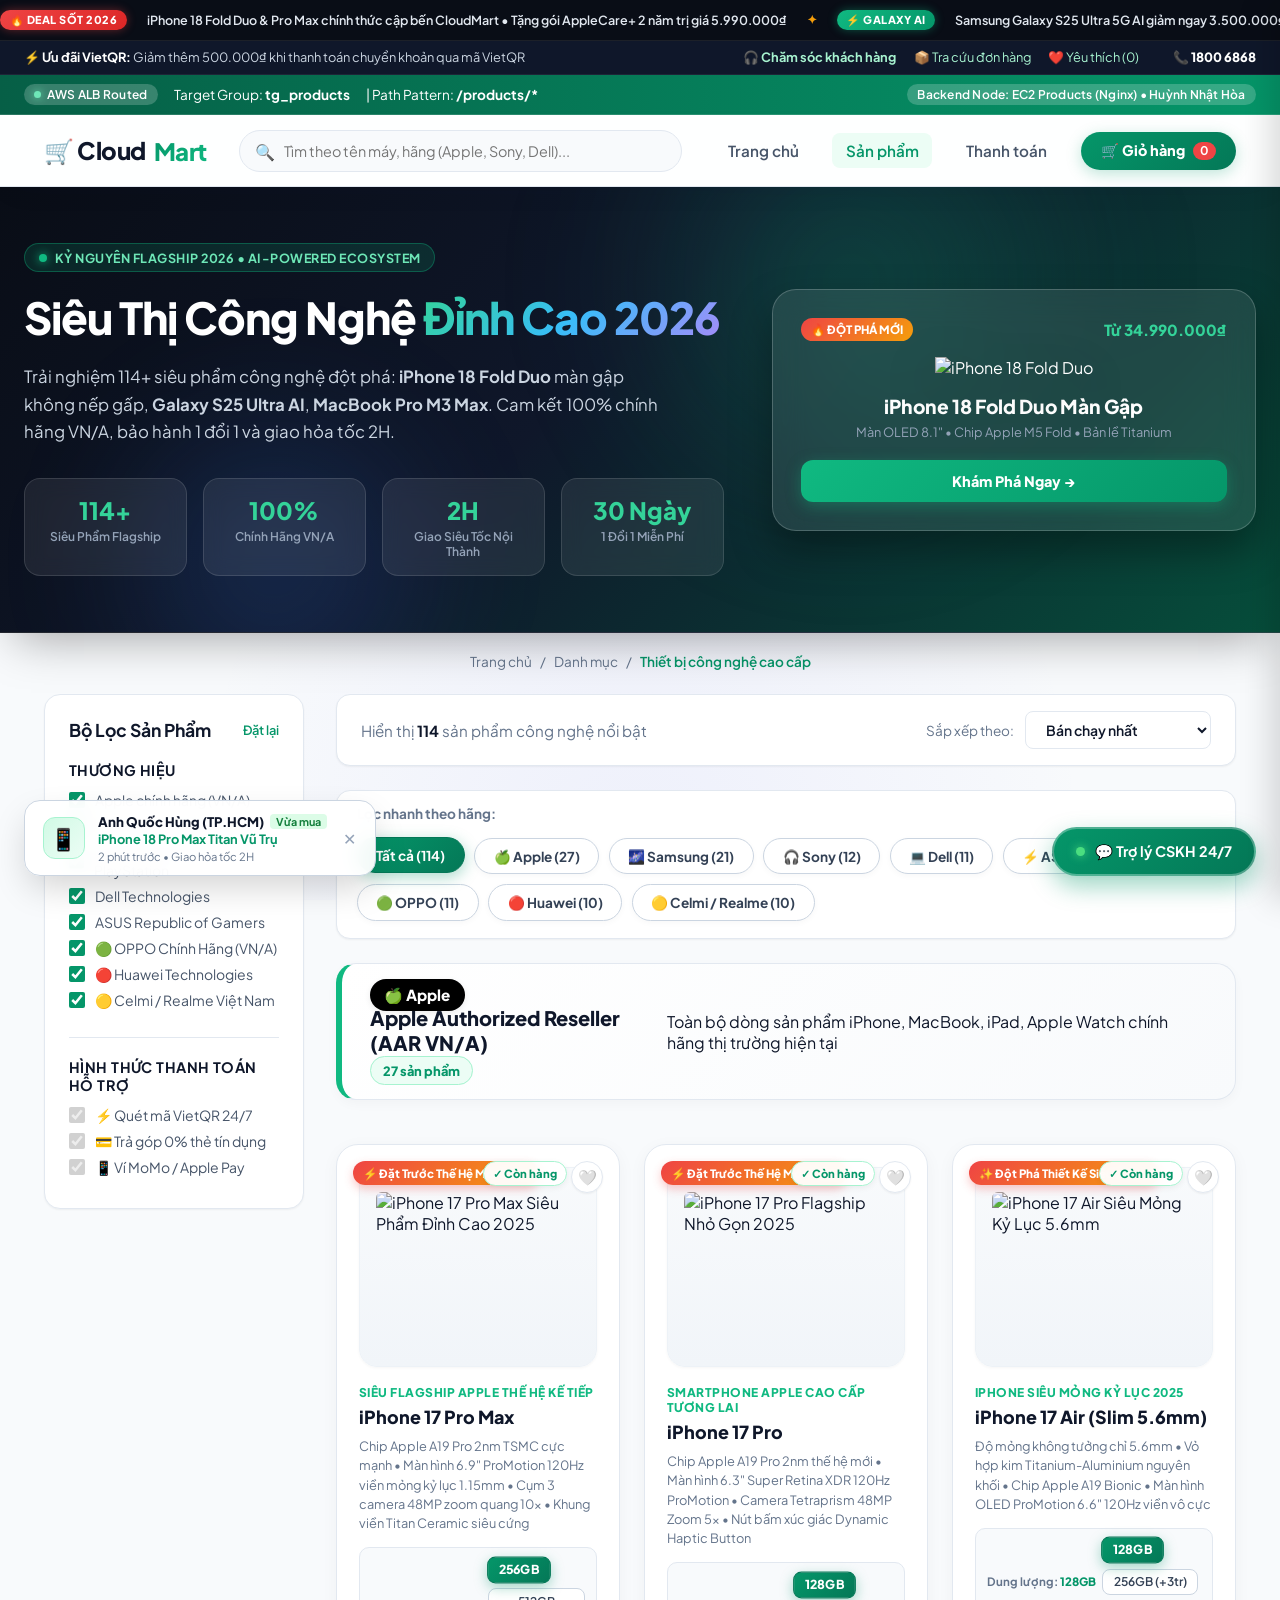
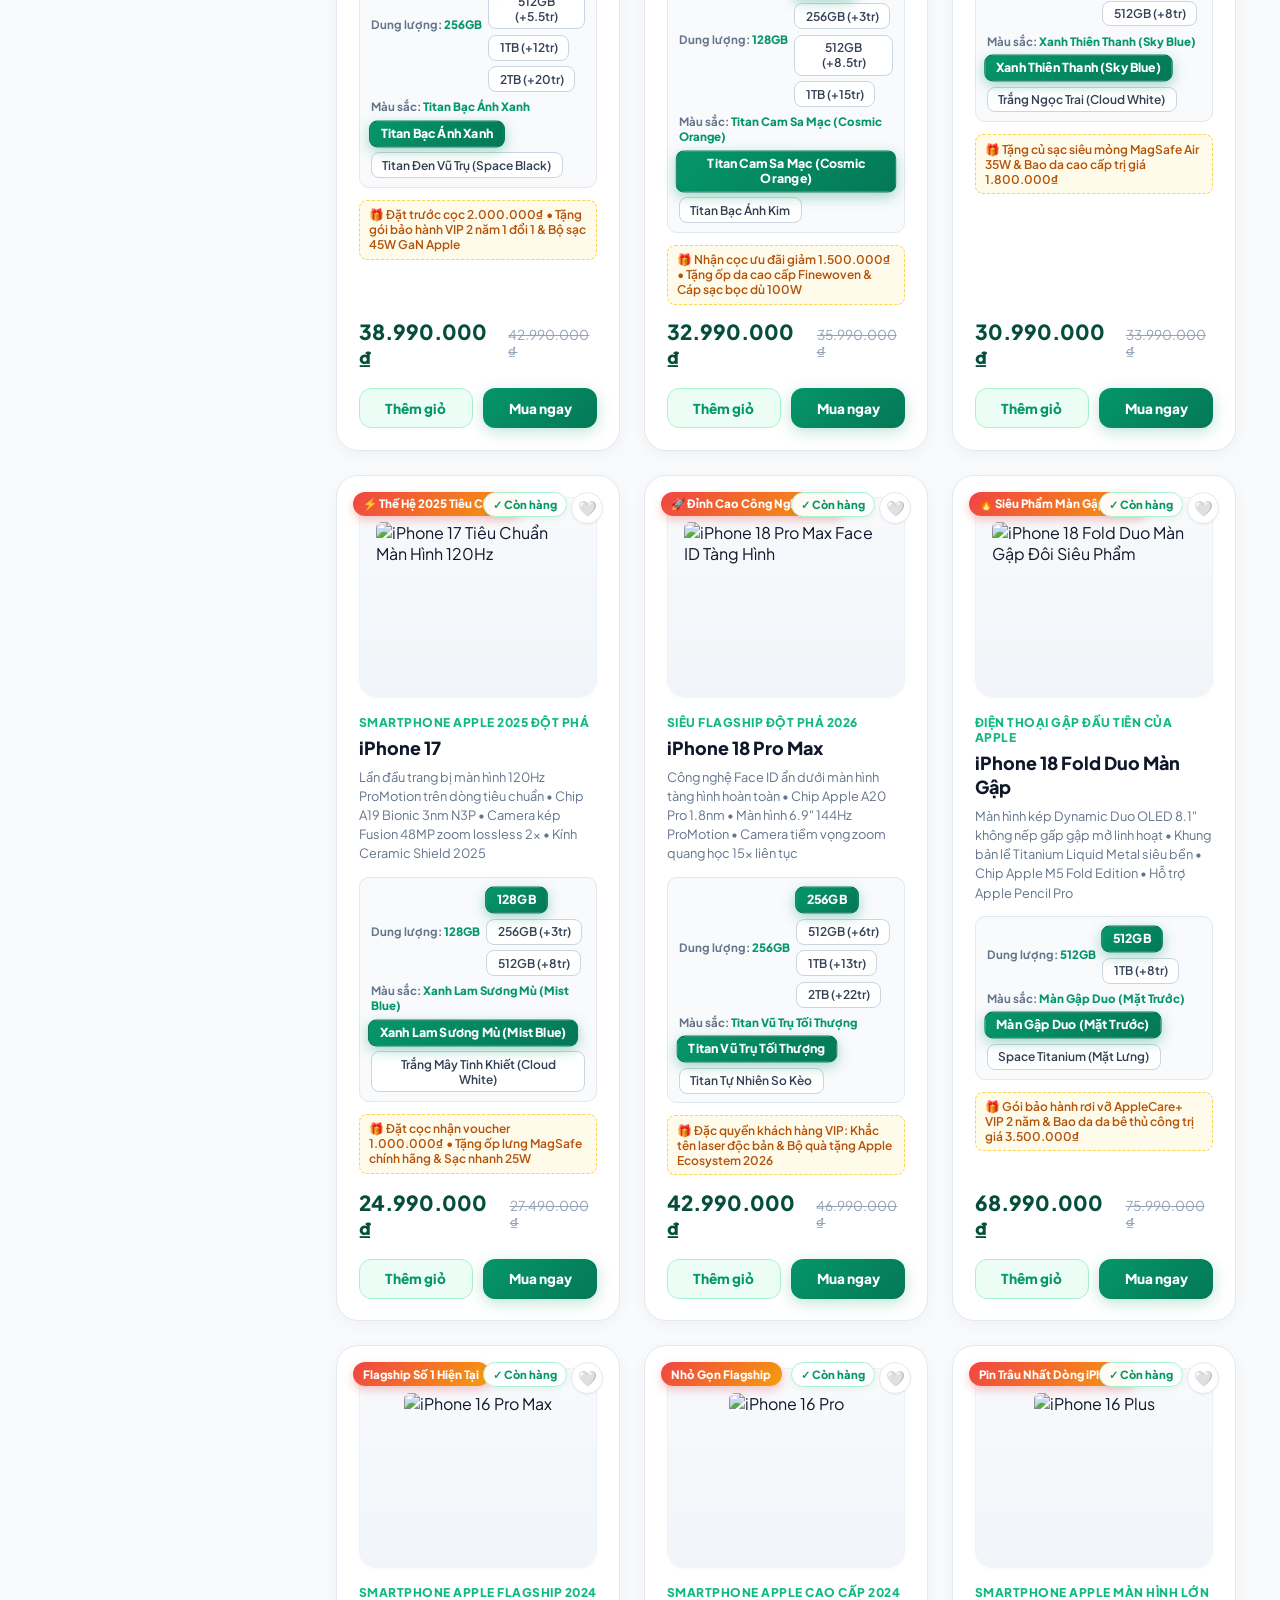
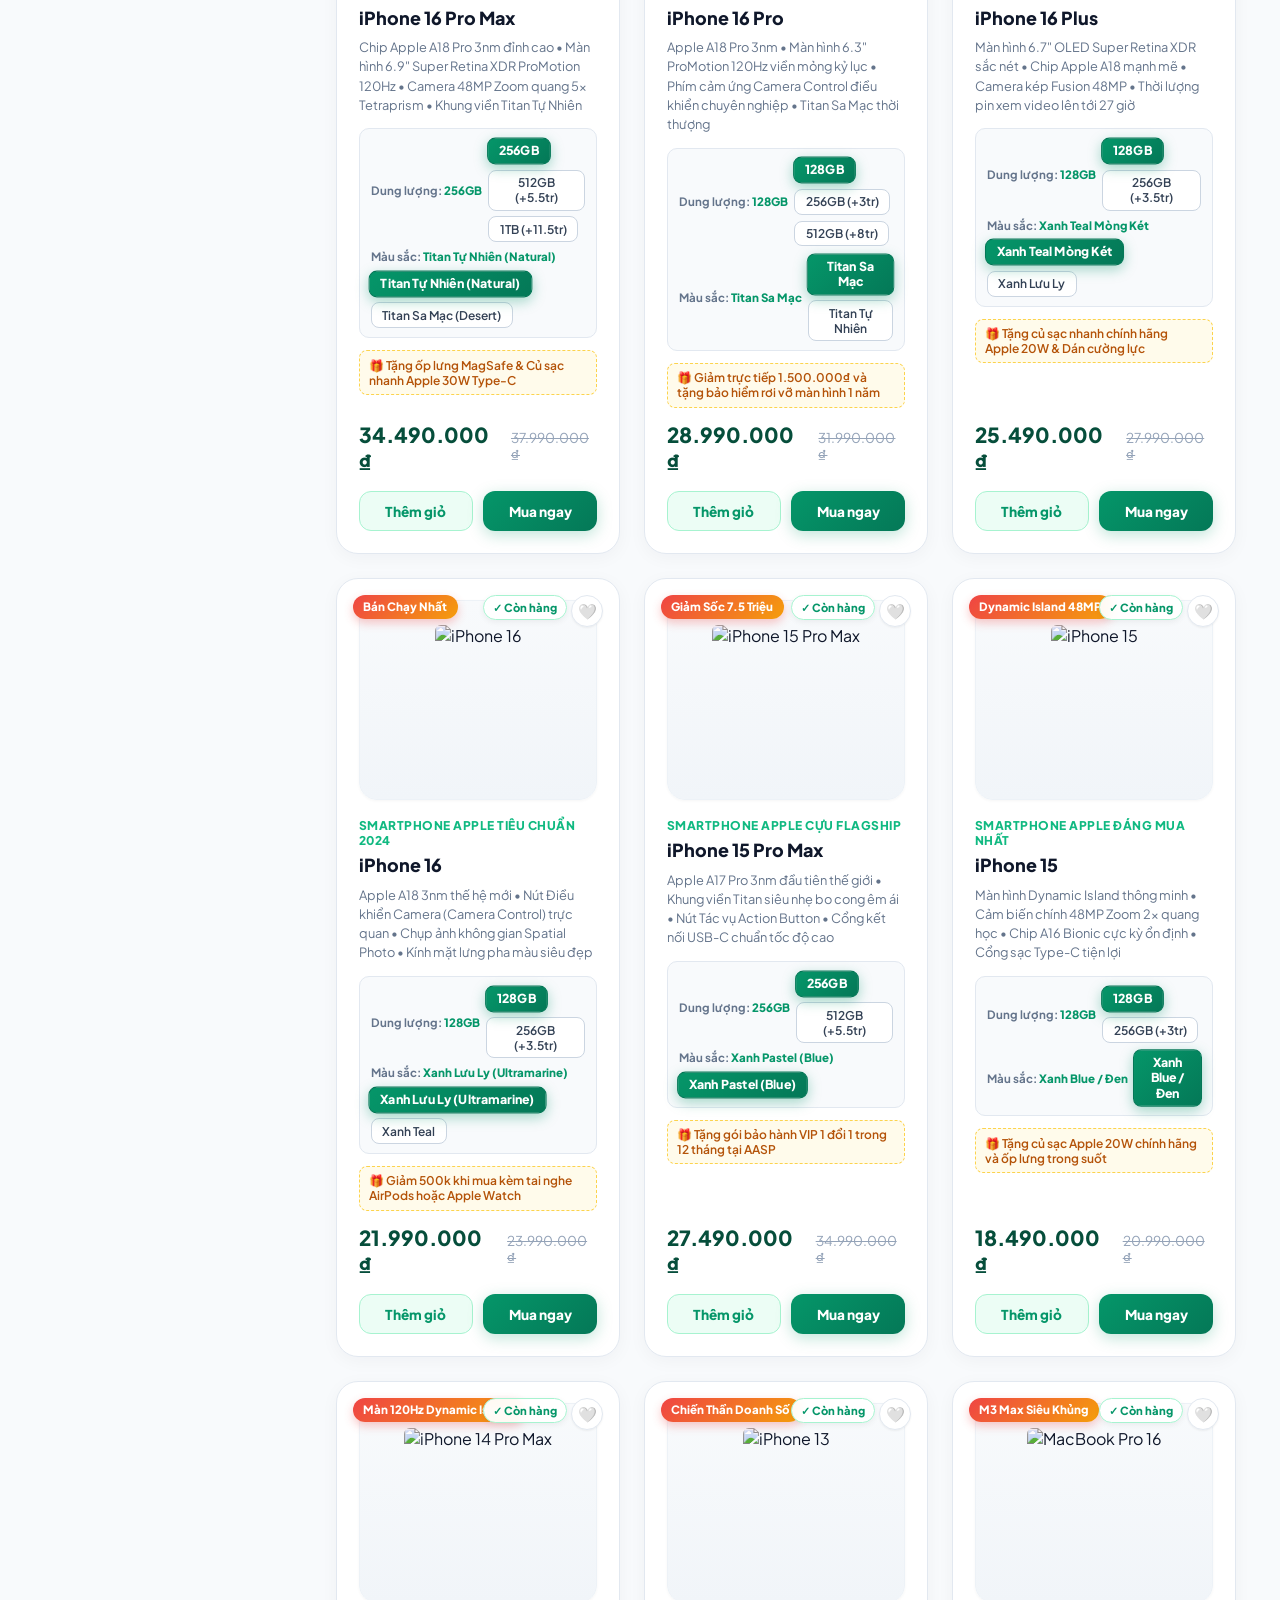
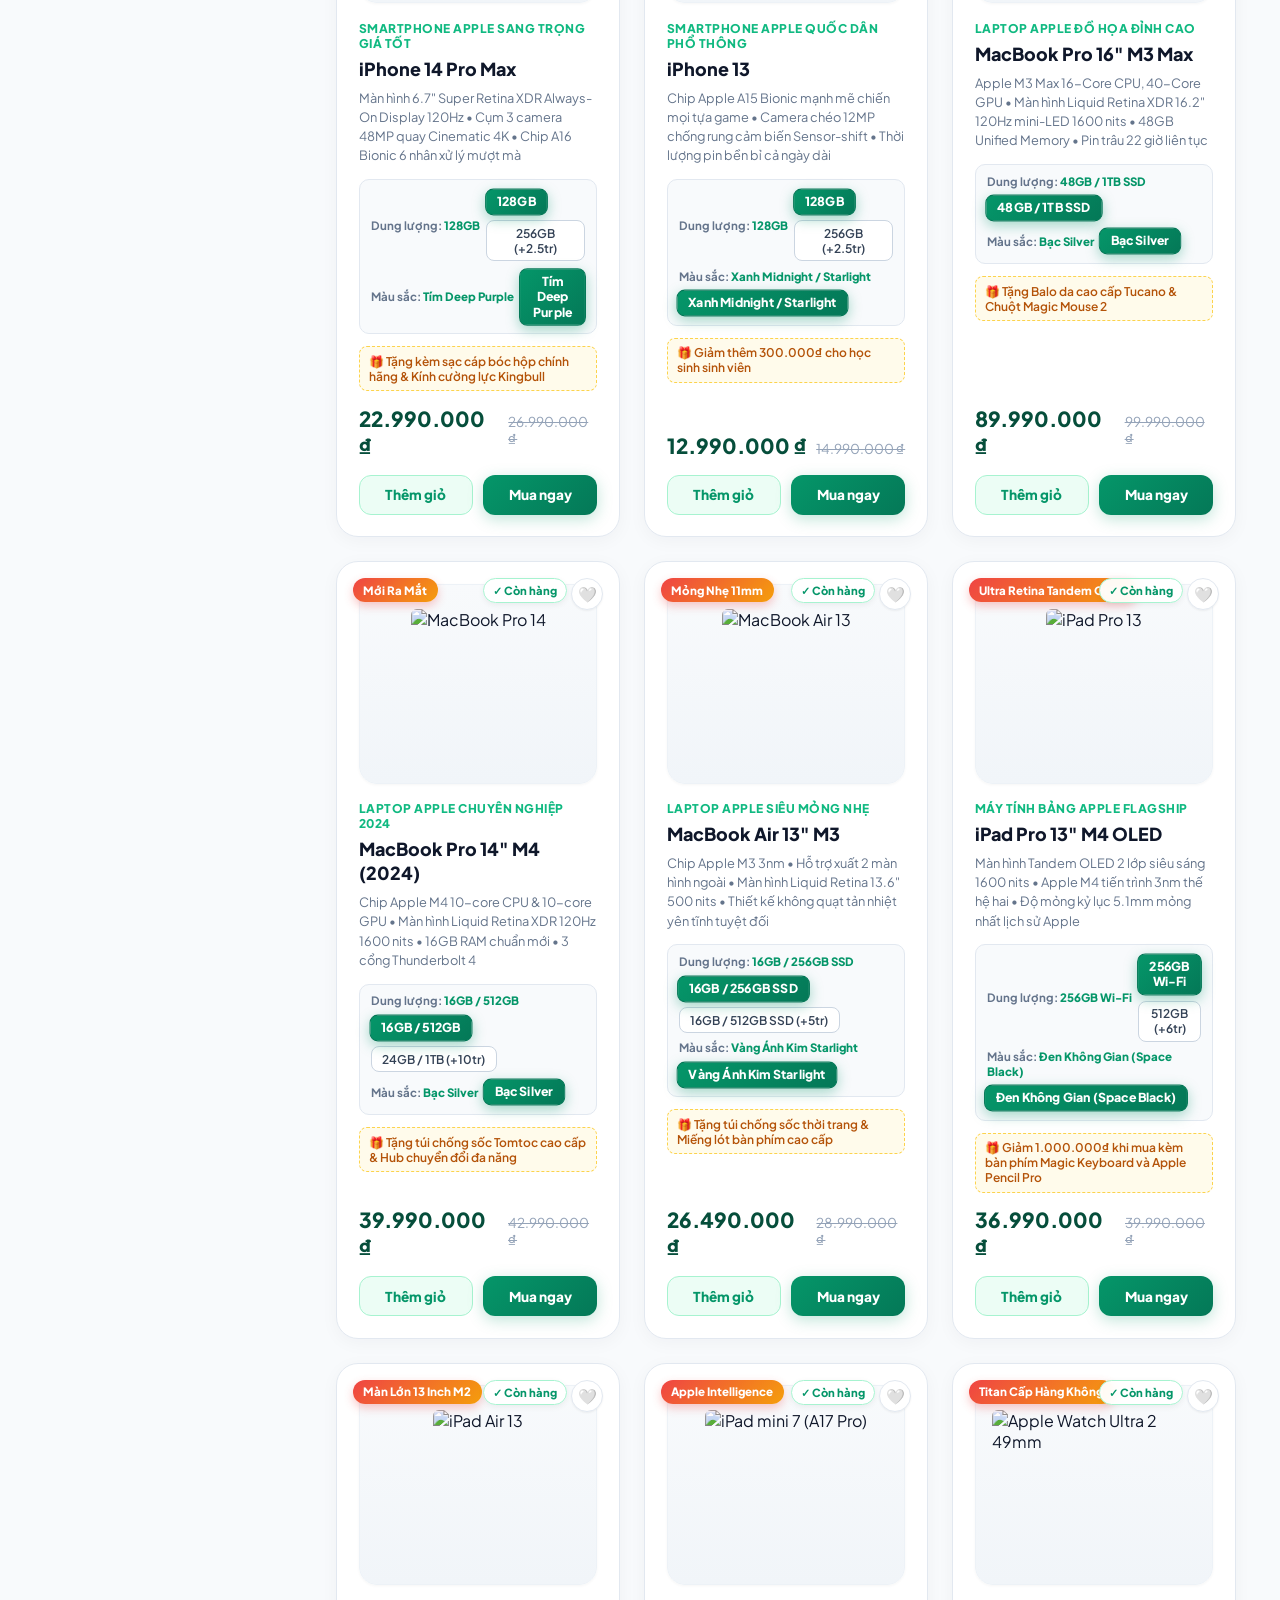
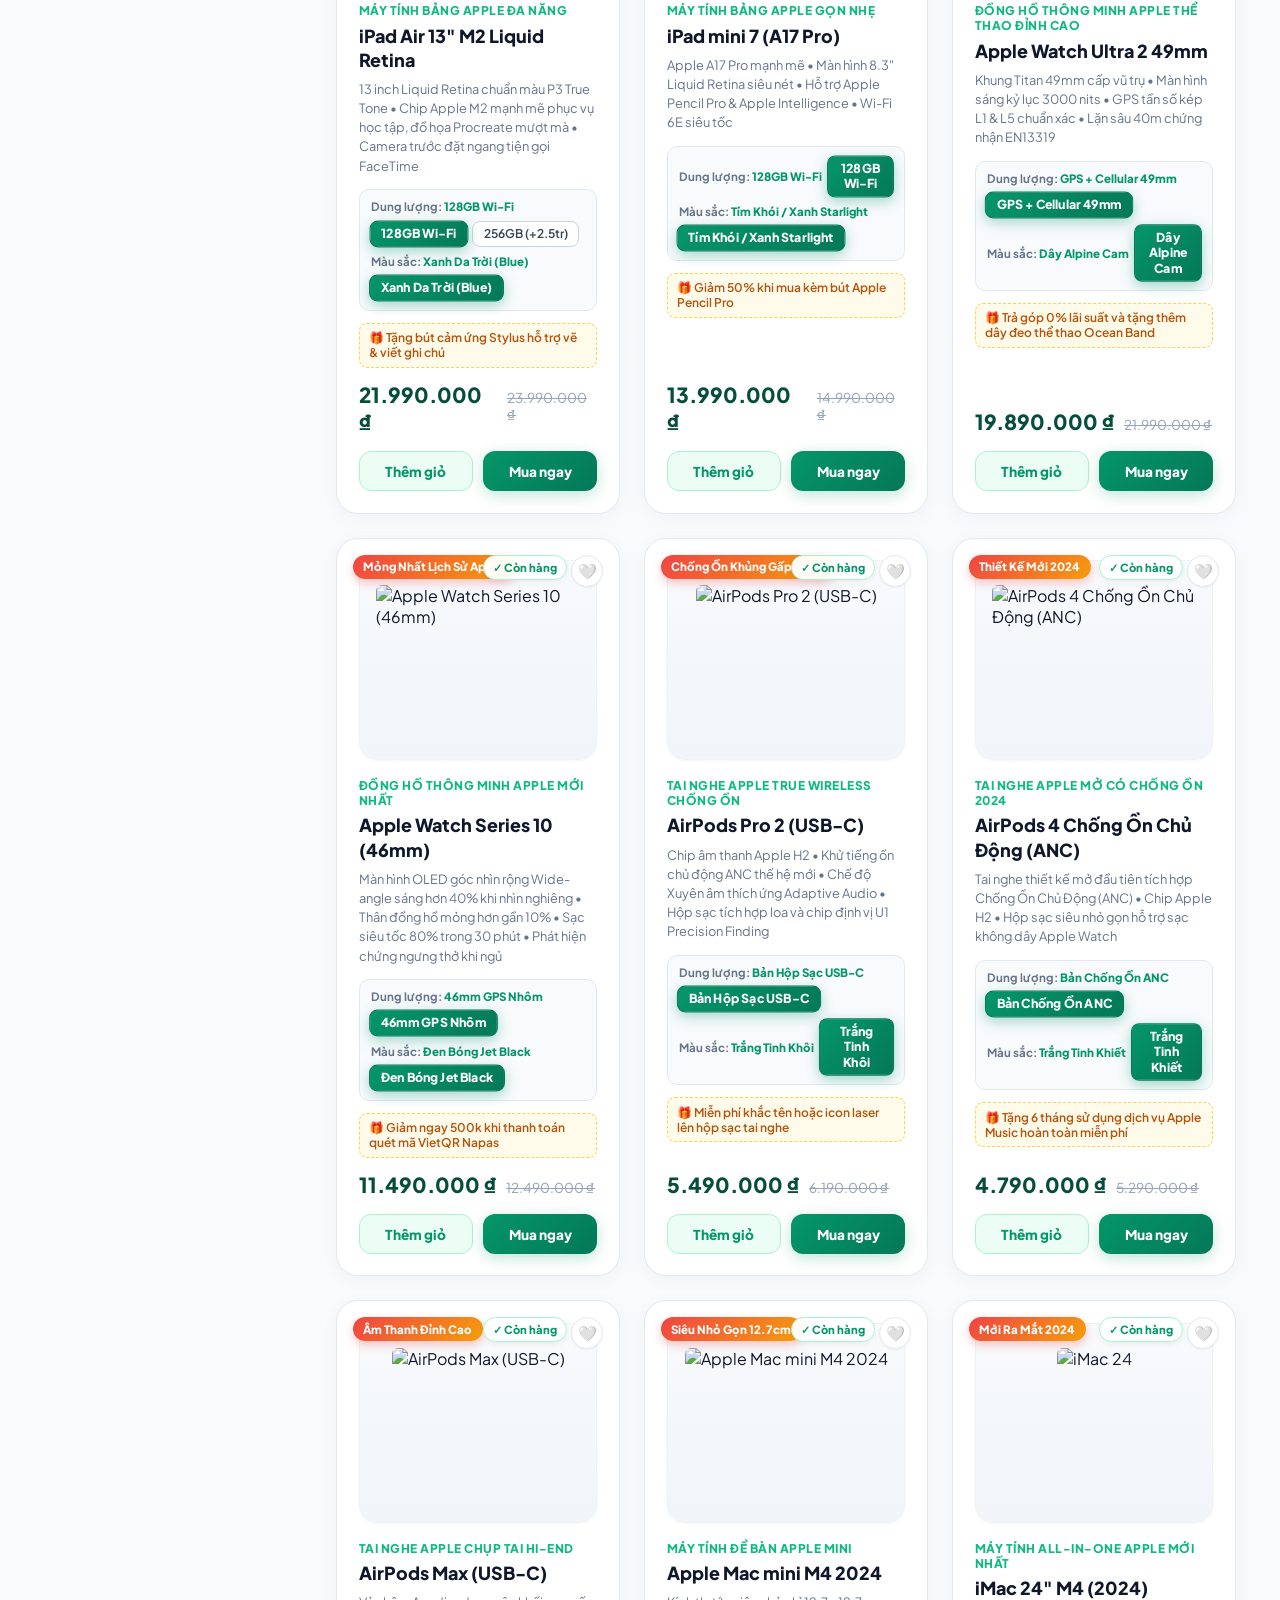
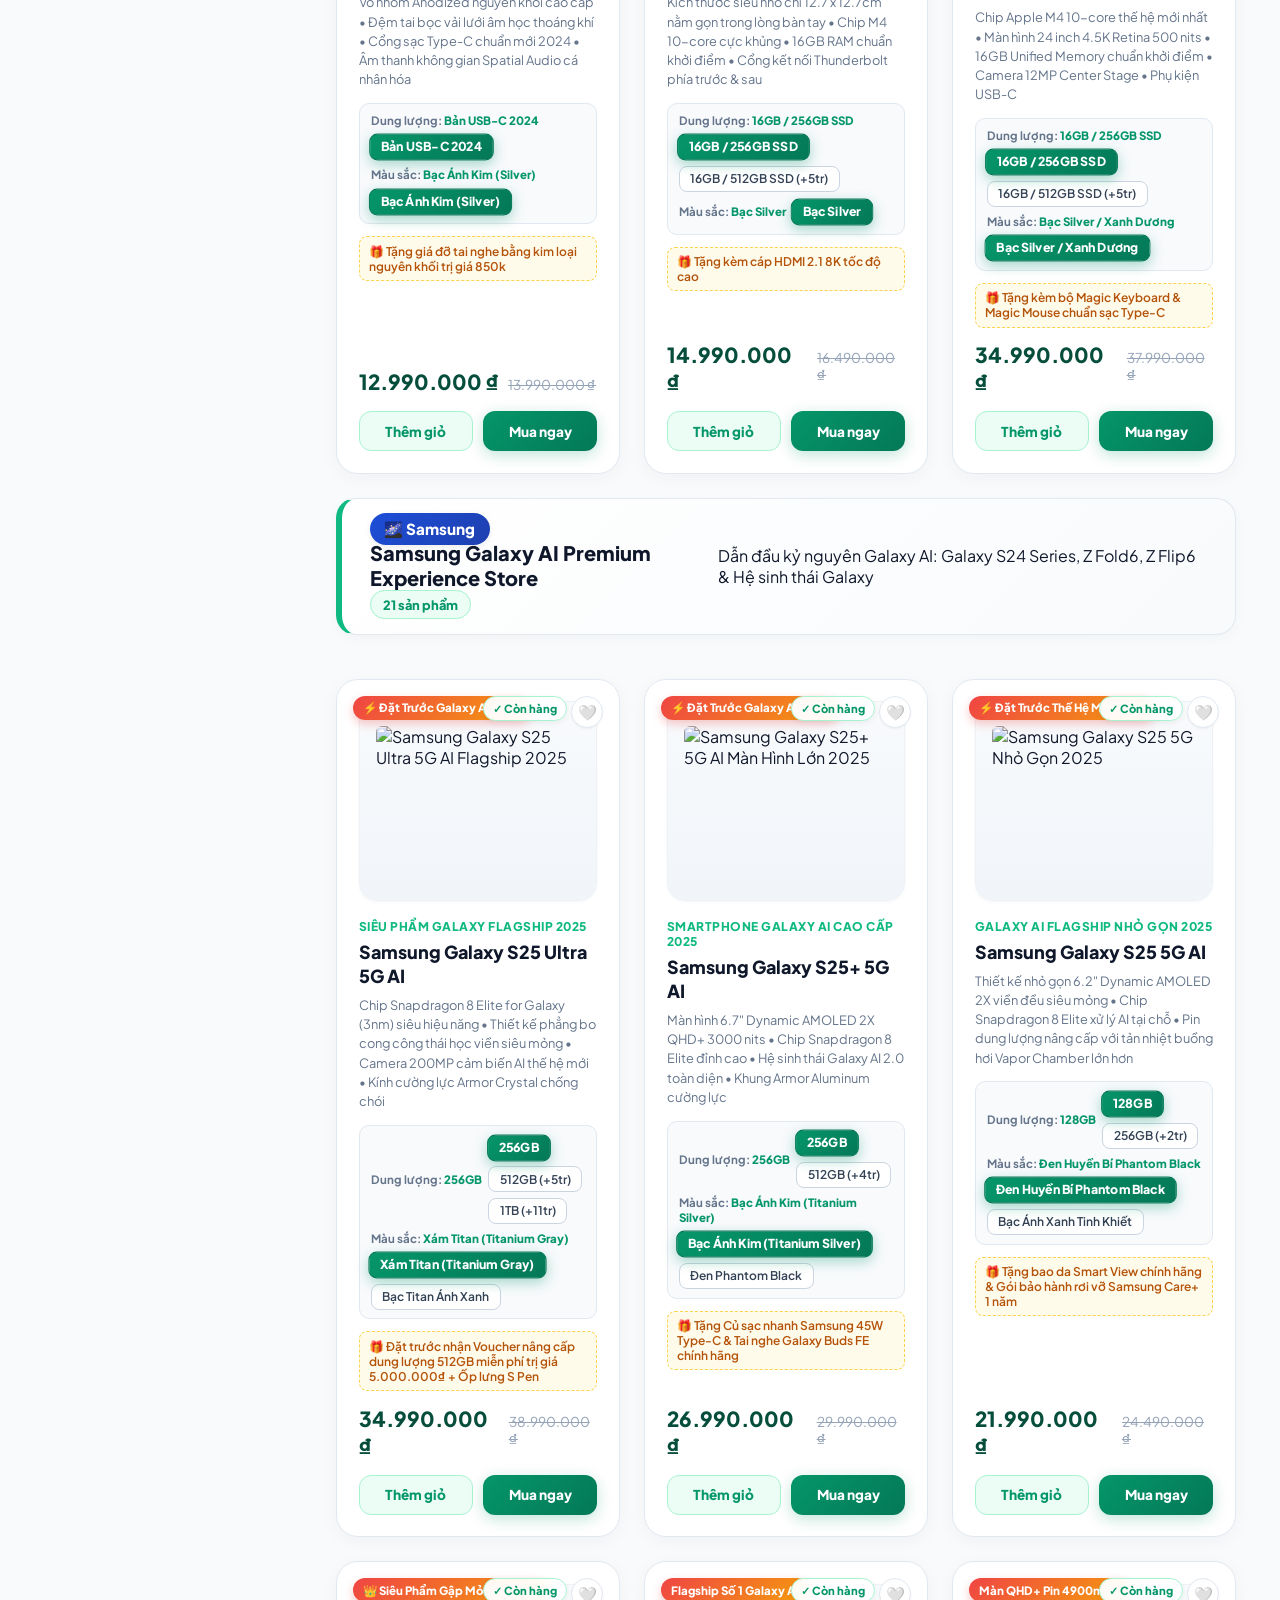
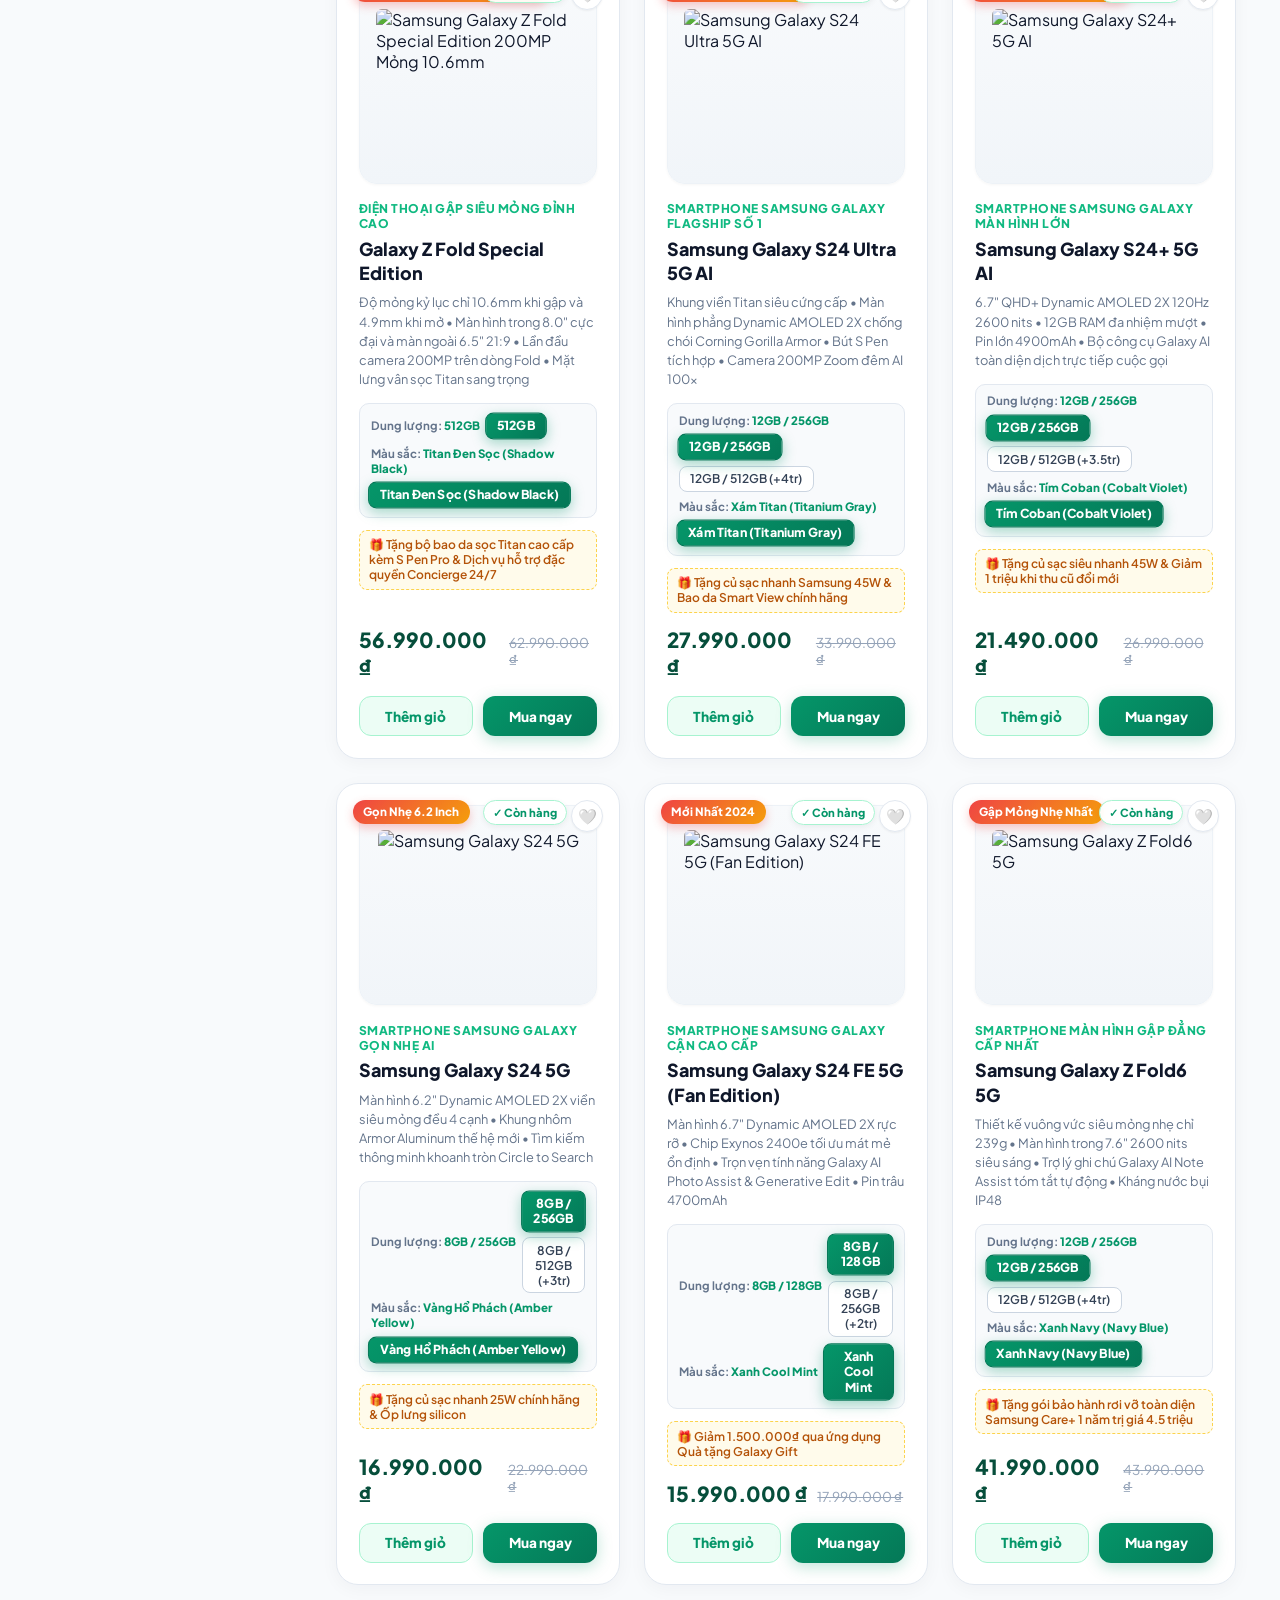
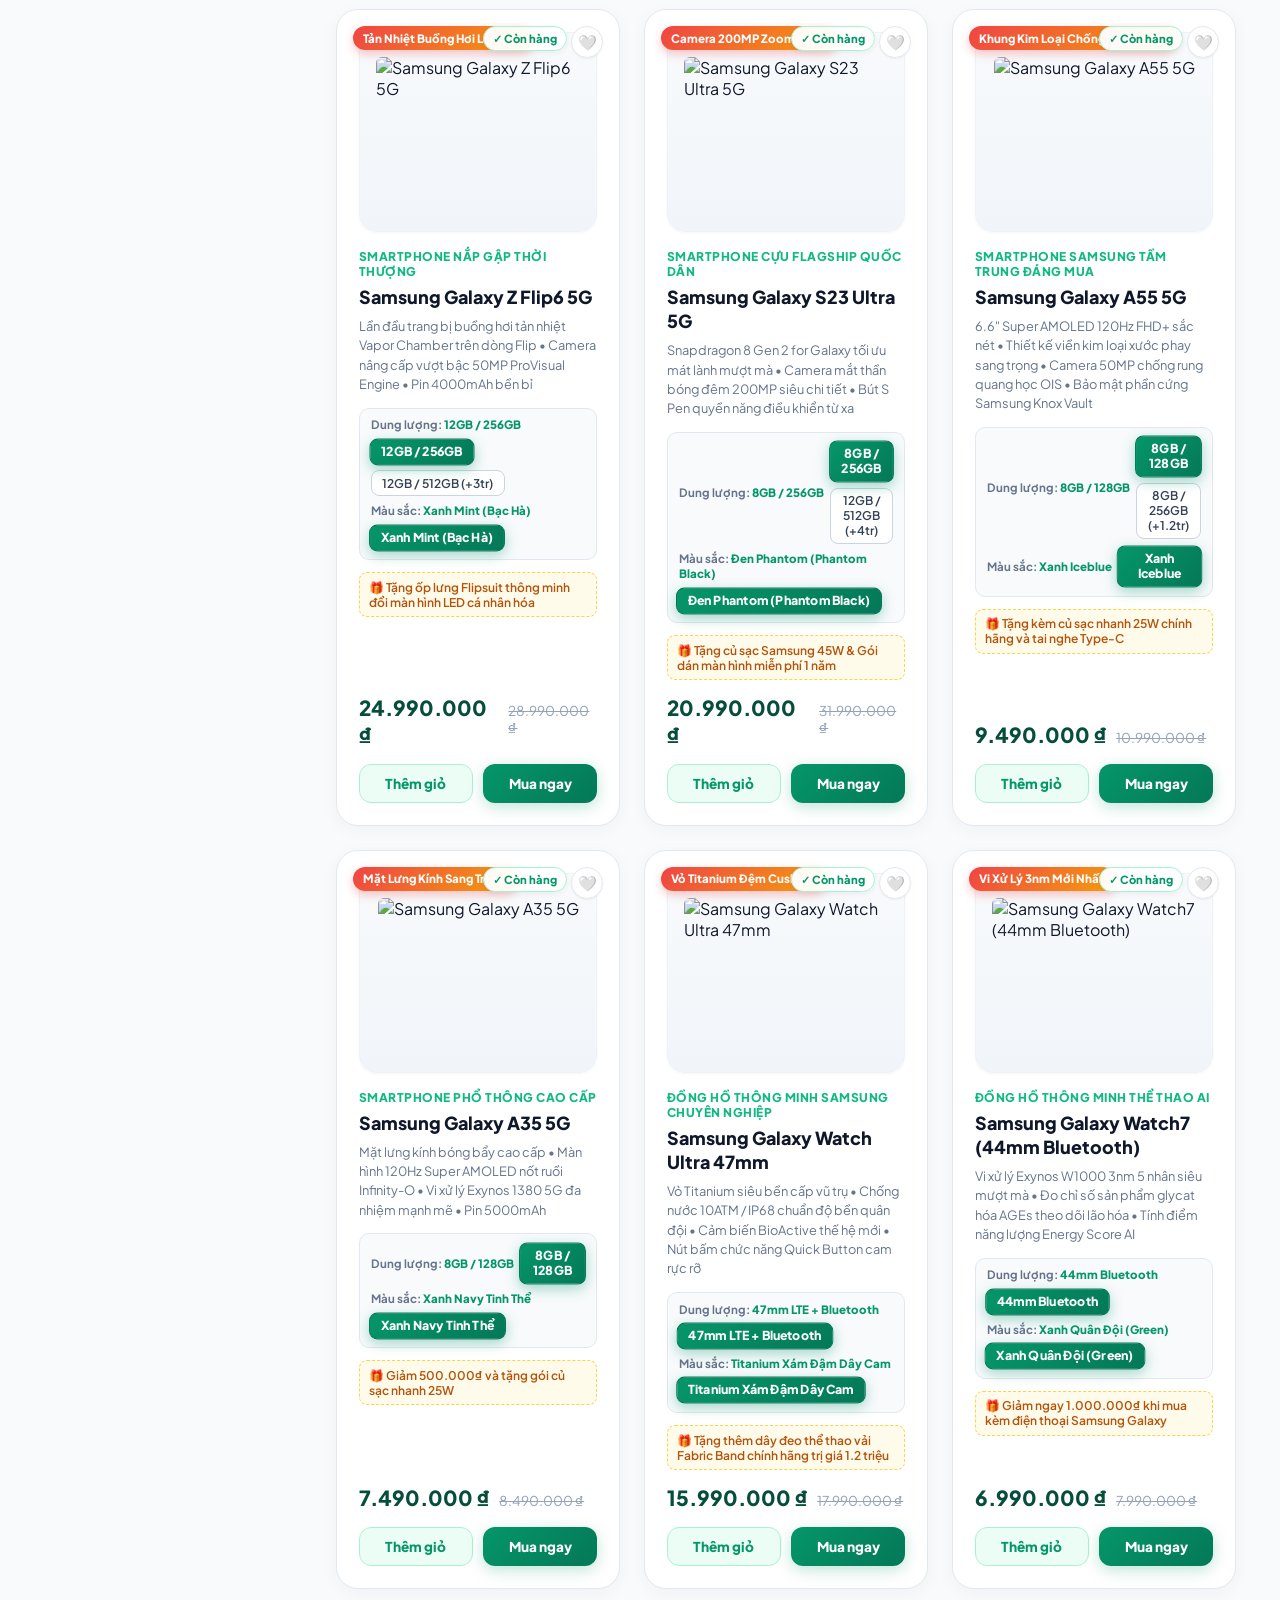
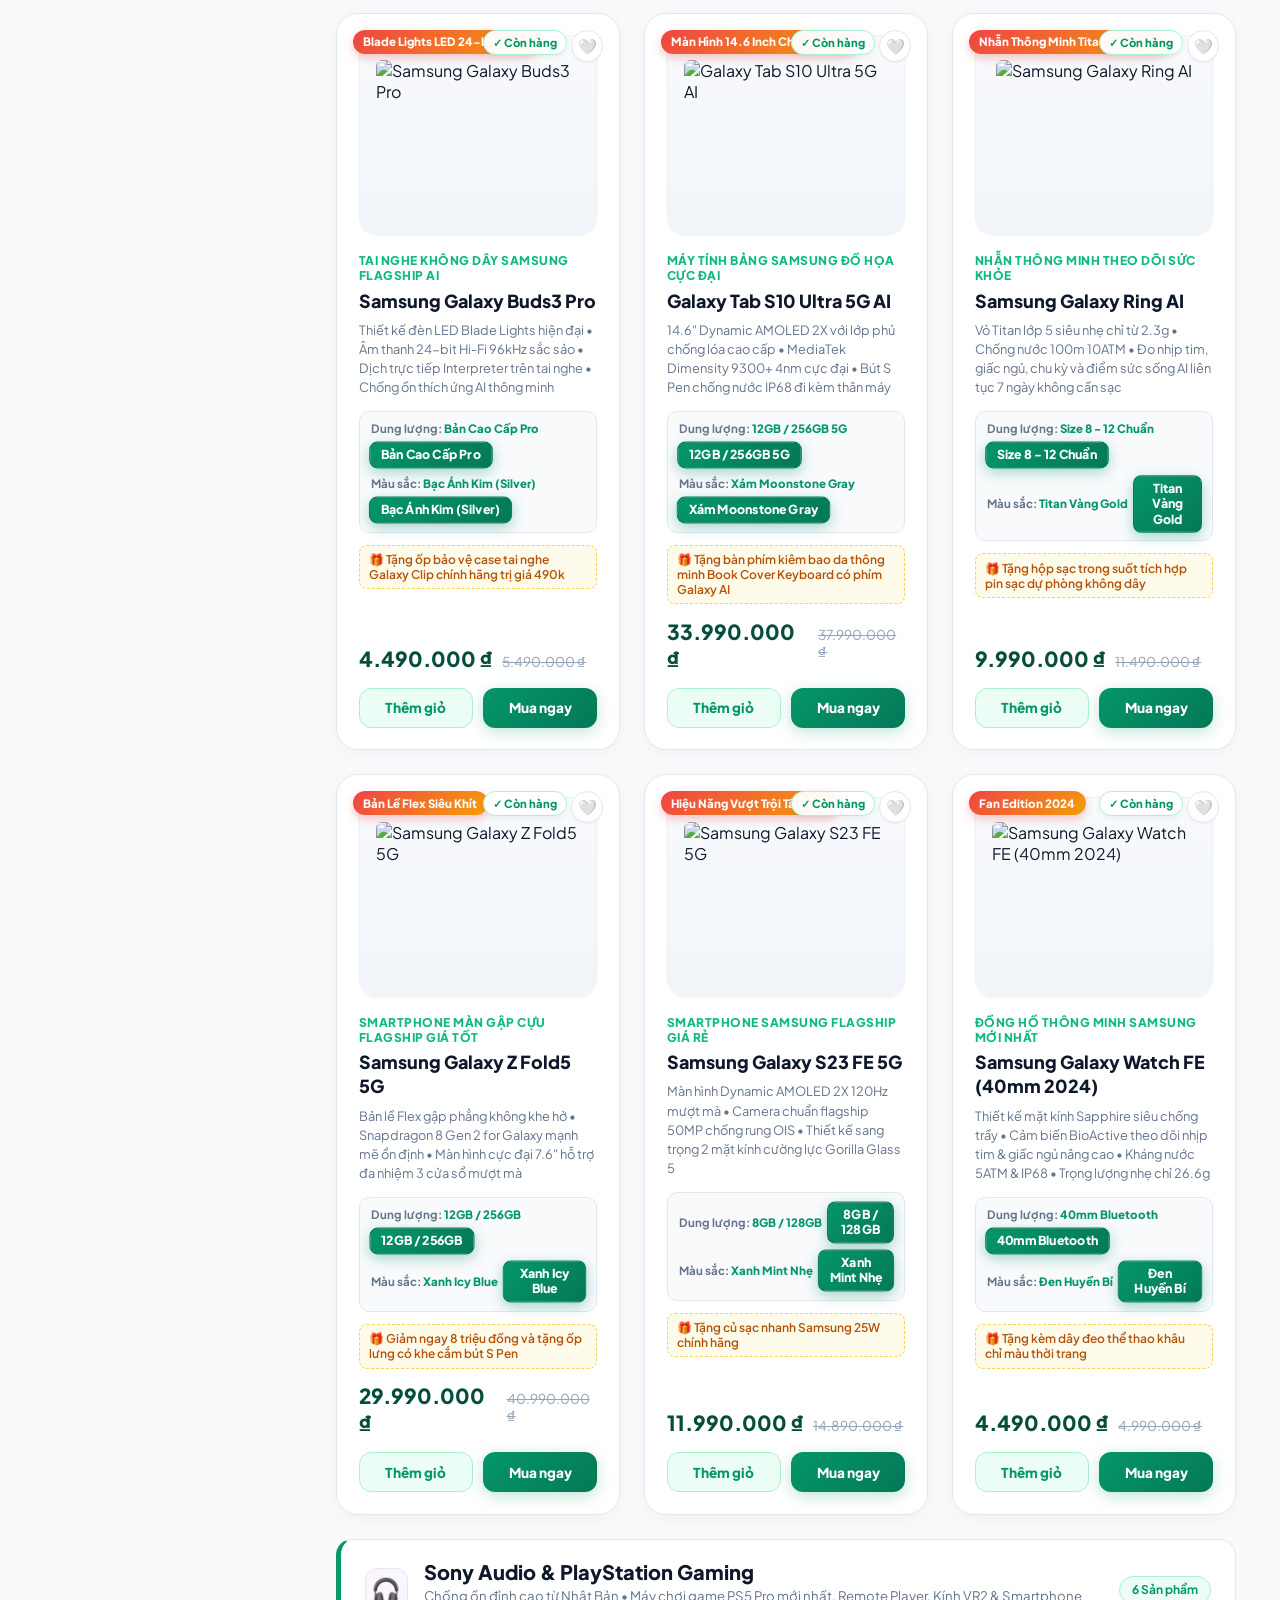
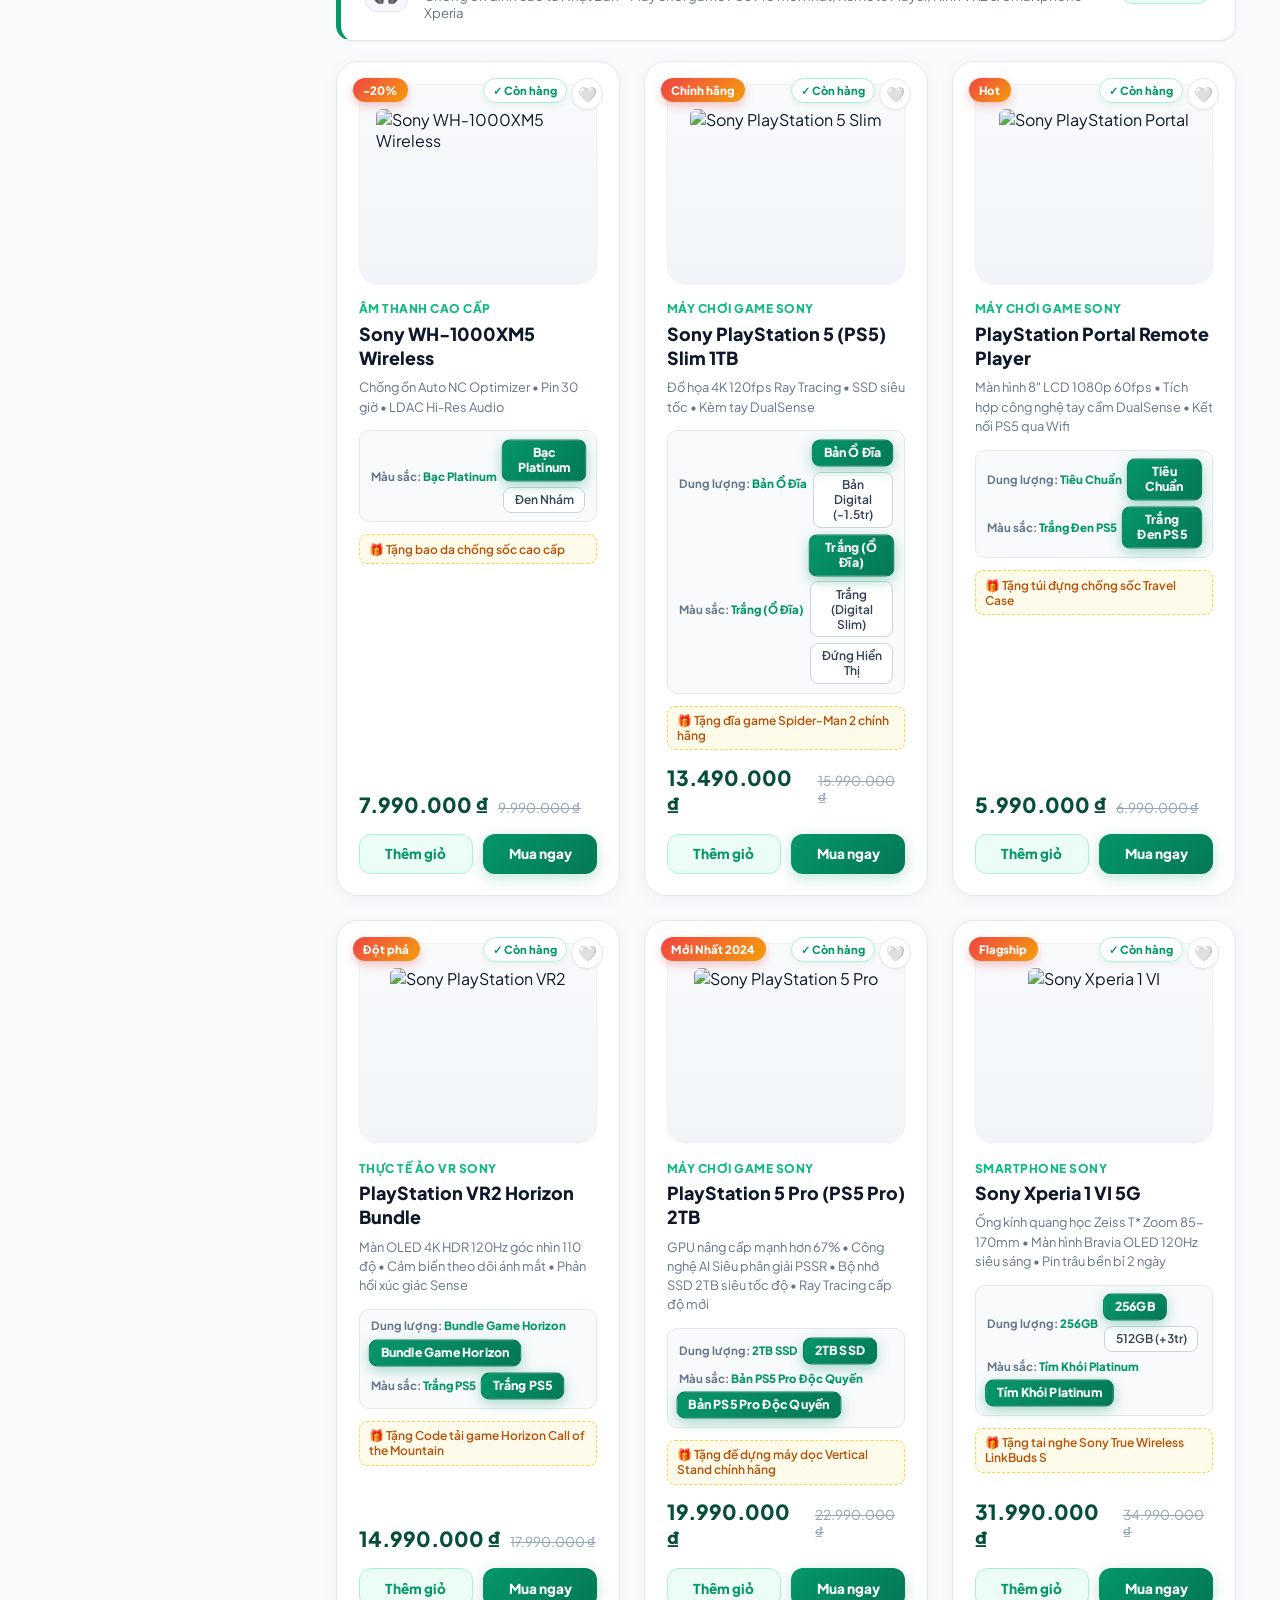
==== demo_pages/products/index.html @ c2f1970c "feat(cloudmart): modern UI overhaul + 114 products with correct images, colors, prices - Beautiful d" ====
<!DOCTYPE html>
<html lang="vi">
<head>
    <meta charset="UTF-8">
    <meta name="viewport" content="width=device-width, initial-scale=1.0">
    <title>Danh Mục Sản Phẩm Công Nghệ | CloudMart</title>
    <link rel="preconnect" href="https://fonts.googleapis.com">
    <link rel="preconnect" href="https://fonts.gstatic.com" crossorigin>
    <link href="https://fonts.googleapis.com/css2?family=Plus+Jakarta+Sans:wght@400;500;600;700;800&display=swap" rel="stylesheet">
    <style>
        :root {
            --primary: #059669;
            --primary-hover: #047857;
            --secondary: #0f172a;
            --accent: #f59e0b;
            --bg: #f8fafc;
            --card-bg: #ffffff;
            --text-main: #0f172a;
            --text-muted: #64748b;
            --border: #e2e8f0;
            --shadow-sm: 0 1px 2px 0 rgb(0 0 0 / 0.05);
            --shadow-md: 0 4px 6px -1px rgb(0 0 0 / 0.1), 0 2px 4px -2px rgb(0 0 0 / 0.1);
            --shadow-xl: 0 20px 25px -5px rgb(0 0 0 / 0.1), 0 8px 10px -6px rgb(0 0 0 / 0.1);
        }

        * { box-sizing: border-box; margin: 0; padding: 0; font-family: 'Plus Jakarta Sans', -apple-system, BlinkMacSystemFont, "Segoe UI", Roboto, sans-serif; }
        body { background-color: var(--bg); color: var(--text-main); min-height: 100vh; display: flex; flex-direction: column; }

        /* Top Announcement Bar */
        .top-bar { background: #064e3b; color: #a7f3d0; font-size: 0.8rem; padding: 0.5rem 1.5rem; display: flex; justify-content: space-between; align-items: center; }
        .top-bar strong { color: #fff; }
        .top-links a { color: #a7f3d0; text-decoration: none; margin-left: 1rem; }
        .top-links a:hover { color: #fff; }

        /* Cloud System Monitor Badge Bar */
        .cloud-badge-bar { background: linear-gradient(90deg, #065f46, #059669); color: white; padding: 0.55rem 1.5rem; font-size: 0.85rem; display: flex; justify-content: space-between; align-items: center; border-bottom: 1px solid rgba(255,255,255,0.15); }
        .cloud-badge-bar .sys-info { display: flex; gap: 1rem; align-items: center; }
        .cloud-pill { background: rgba(255,255,255,0.2); padding: 0.2rem 0.65rem; border-radius: 9999px; font-weight: 600; font-size: 0.75rem; letter-spacing: 0.02em; display: inline-flex; align-items: center; gap: 0.35rem; }
        .cloud-pill .dot { width: 7px; height: 7px; border-radius: 50%; background: #6ee7b7; display: inline-block; box-shadow: 0 0 8px #6ee7b7; }

        /* Main Navigation */
        header { background: var(--card-bg); border-bottom: 1px solid var(--border); position: sticky; top: 0; z-index: 50; box-shadow: var(--shadow-sm); }
        .nav-container { max-width: 1240px; margin: 0 auto; padding: 0.9rem 1.5rem; display: flex; align-items: center; justify-content: space-between; gap: 2rem; }
        .brand-logo { font-size: 1.5rem; font-weight: 800; color: #059669; text-decoration: none; display: flex; align-items: center; gap: 0.5rem; letter-spacing: -0.03em; }
        .brand-logo span { color: var(--secondary); }

        .search-wrapper { flex: 1; max-width: 520px; position: relative; }
        .search-input { width: 100%; padding: 0.7rem 1rem 0.7rem 2.8rem; border-radius: 9999px; border: 1.5px solid var(--border); outline: none; font-size: 0.9rem; transition: 0.2s; background: #f8fafc; }
        .search-input:focus { border-color: var(--primary); background: #fff; box-shadow: 0 0 0 4px rgba(5,150,105,0.1); }
        .search-icon { position: absolute; left: 1rem; top: 50%; transform: translateY(-50%); font-size: 1rem; color: #94a3b8; }

        .nav-menu { display: flex; align-items: center; gap: 1.25rem; }
        .nav-link { text-decoration: none; color: #475569; font-weight: 600; font-size: 0.95rem; padding: 0.5rem 0.85rem; border-radius: 8px; transition: 0.2s; }
        .nav-link:hover, .nav-link.active { color: var(--primary); background: #ecfdf5; }
        .cart-btn { background: var(--primary); color: white; border: none; padding: 0.6rem 1.2rem; border-radius: 9999px; font-weight: 600; font-size: 0.9rem; display: flex; align-items: center; gap: 0.5rem; text-decoration: none; transition: 0.2s; }
        .cart-btn:hover { background: var(--primary-hover); transform: translateY(-1px); }
        .cart-badge { background: #ef4444; color: white; font-size: 0.75rem; border-radius: 9999px; padding: 0.1rem 0.45rem; font-weight: 700; }

        /* Breadcrumb */
        .breadcrumb-bar { max-width: 1240px; margin: 1.25rem auto 0; padding: 0 1.5rem; font-size: 0.85rem; color: var(--text-muted); display: flex; align-items: center; gap: 0.5rem; }
        .breadcrumb-bar a { color: var(--text-muted); text-decoration: none; }
        .breadcrumb-bar a:hover { color: var(--primary); }
        .breadcrumb-bar span.current { color: var(--primary); font-weight: 600; }

                /* Main Content Layout (Sidebar + Product Grid) */
        .catalog-container { max-width: 1240px; margin: 1.5rem auto 3rem; padding: 0 1.5rem; display: grid; grid-template-columns: 260px minmax(0, 1fr); gap: 2rem; align-items: start; width: 100%; }

        /* Filter Sidebar */
        .filter-sidebar { background: white; border: 1px solid var(--border); border-radius: 16px; padding: 1.5rem; box-shadow: var(--shadow-sm); position: sticky; top: 90px; }
        .filter-title { font-size: 1.1rem; font-weight: 700; margin-bottom: 1.25rem; display: flex; justify-content: space-between; align-items: center; }
        .filter-reset { font-size: 0.8rem; color: var(--primary); text-decoration: none; font-weight: 600; cursor: pointer; }
        .filter-group { border-bottom: 1px solid var(--border); padding-bottom: 1.25rem; margin-bottom: 1.25rem; }
        .filter-group:last-child { border-bottom: none; margin-bottom: 0; padding-bottom: 0; }
        .filter-group-title { font-size: 0.9rem; font-weight: 700; color: var(--secondary); margin-bottom: 0.75rem; text-transform: uppercase; letter-spacing: 0.03em; }
        .filter-option { display: flex; align-items: center; gap: 0.6rem; font-size: 0.875rem; color: #475569; margin-bottom: 0.5rem; cursor: pointer; }
        .filter-option input[type="checkbox"] { accent-color: var(--primary); width: 16px; height: 16px; }

        /* Catalog Main Header & Tools */
        .catalog-main { display: flex; flex-direction: column; gap: 1.5rem; min-width: 0; width: 100%; }
        .toolbar-card { background: white; border: 1px solid var(--border); border-radius: 14px; padding: 1rem 1.5rem; display: flex; justify-content: space-between; align-items: center; box-shadow: var(--shadow-sm); }
        .results-count { font-size: 0.95rem; color: var(--text-muted); }
        .results-count strong { color: var(--secondary); }
        .sort-select { padding: 0.5rem 1rem; border-radius: 8px; border: 1px solid var(--border); outline: none; font-size: 0.875rem; color: var(--secondary); font-weight: 600; background: #fff; cursor: pointer; }

        /* Product Cards Grid - Chuẩn 3 cột trên Desktop, tự động co giãn 100% chiều rộng */
        .brand-section { display: flex; flex-direction: column; gap: 1.25rem; scroll-margin-top: 80px; width: 100%; min-width: 0; }
        .product-grid { display: grid !important; grid-template-columns: repeat(3, minmax(0, 1fr)) !important; gap: 1.5rem; width: 100%; min-width: 0; }
        @media (max-width: 1120px) {
            .product-grid { grid-template-columns: repeat(2, minmax(0, 1fr)) !important; }
        }
        @media (max-width: 680px) {
            .product-grid { grid-template-columns: 1fr !important; }
        }
        .product-card { background: white; border: 1px solid var(--border); border-radius: 18px; padding: 1.25rem; transition: 0.25s; display: flex; flex-direction: column; position: relative; box-shadow: var(--shadow-sm); }
        .product-card:hover { transform: translateY(-4px); box-shadow: var(--shadow-xl); border-color: #cbd5e1; }
        .tag-badge { position: absolute; top: 1rem; left: 1rem; background: var(--primary); color: white; font-size: 0.75rem; font-weight: 700; padding: 0.25rem 0.6rem; border-radius: 6px; }
        .tag-badge.sale { background: #ef4444; }
        .stock-tag { position: absolute; top: 1rem; right: 1rem; font-size: 0.75rem; font-weight: 700; color: #059669; background: #ecfdf5; padding: 0.2rem 0.5rem; border-radius: 6px; }
        .product-img-box { height: 200px; display: flex; align-items: center; justify-content: center; margin-bottom: 0.75rem; background: #ffffff; border-radius: 14px; overflow: hidden; position: relative; padding: 10px; border: 1px solid var(--border); box-shadow: 0 1px 3px rgba(0,0,0,0.04); }
        .product-img { max-width: 100%; max-height: 100%; width: auto; height: auto; object-fit: contain; transition: transform 0.3s ease; display: block; border-radius: 6px; }
        .product-card:hover .product-img { max-width: 100%; max-height: 100%; width: auto; height: auto; object-fit: contain; transition: transform 0.3s ease; display: block; border-radius: 6px; }
        .product-category { font-size: 0.75rem; font-weight: 700; text-transform: uppercase; color: var(--primary); letter-spacing: 0.05em; margin-bottom: 0.25rem; }
        .product-name { font-size: 1.05rem; font-weight: 700; color: var(--secondary); margin-bottom: 0.35rem; line-height: 1.35; }
        .product-specs { font-size: 0.8rem; color: var(--text-muted); margin-bottom: 0.75rem; line-height: 1.4; }

        /* Interactive Variants Selector */
        .variant-section { display: flex; flex-direction: column; gap: 0.45rem; margin-bottom: 0.75rem; background: #f8fafc; padding: 0.55rem 0.7rem; border-radius: 10px; border: 1px solid var(--border); }
        .variant-group { display: flex; align-items: center; gap: 0.4rem; flex-wrap: wrap; }
        .variant-label { font-size: 0.72rem; font-weight: 700; color: var(--text-muted); min-width: 68px; }
        .variant-options { display: flex; gap: 0.35rem; flex-wrap: wrap; flex: 1; }
        .variant-pill { font-size: 0.75rem; border: 1.5px solid var(--border); padding: 0.2rem 0.55rem; border-radius: 6px; cursor: pointer; font-weight: 600; color: #475569; background: #fff; transition: all 0.2s ease; user-select: none; display: inline-flex; align-items: center; justify-content: center; outline: none; }
        .variant-pill:hover { border-color: var(--primary); color: var(--primary); background: #f0fdf4; transform: translateY(-1px); box-shadow: 0 2px 4px rgba(0,0,0,0.05); }
        .variant-pill.active { border-color: var(--primary); background: #ecfdf5; color: var(--primary); font-weight: 700; box-shadow: 0 0 0 2px rgba(5,150,105,0.25); }

        /* Promotion Box inside Card */
        .card-promo { background: #fffbeb; border: 1px dashed #fcd34d; border-radius: 8px; padding: 0.4rem 0.6rem; font-size: 0.75rem; color: #b45309; font-weight: 600; margin-bottom: 0.85rem; display: flex; align-items: center; gap: 0.35rem; }

        .product-rating { display: flex; align-items: center; gap: 0.35rem; font-size: 0.85rem; color: #f59e0b; margin-bottom: 0.5rem; }
        .price-row { display: flex; align-items: baseline; gap: 0.6rem; margin-top: auto; margin-bottom: 1rem; }
        .current-price { font-size: 1.3rem; font-weight: 800; color: #064e3b; }
        .old-price { font-size: 0.85rem; color: #94a3b8; text-decoration: line-through; }
        .card-actions { display: grid; grid-template-columns: 1fr 1fr; gap: 0.6rem; }
        .btn-buy-now { background: var(--primary); color: white; border: none; padding: 0.65rem; border-radius: 8px; font-weight: 700; font-size: 0.875rem; cursor: pointer; text-decoration: none; text-align: center; transition: 0.2s; }
        .btn-buy-now:hover { background: var(--primary-hover); }
        .btn-cart-mini { background: #ecfdf5; color: var(--primary); border: 1.5px solid #a7f3d0; padding: 0.65rem; border-radius: 8px; font-weight: 700; font-size: 0.875rem; cursor: pointer; transition: 0.2s; text-align: center; }
        .btn-cart-mini:hover { background: #d1fae5; }

        /* Architecture Banner */
        .arch-banner { background: #0f172a; border-radius: 18px; padding: 1.75rem 2rem; color: #94a3b8; margin-top: 2rem; border: 1px solid #334155; }
        .arch-banner h3 { color: #f8fafc; font-size: 1.15rem; margin-bottom: 0.5rem; }
        .arch-banner p { font-size: 0.875rem; line-height: 1.5; }

        /* Toast Notification */
        .toast { position: fixed; bottom: 2rem; right: 2rem; background: #064e3b; color: white; padding: 1rem 1.5rem; border-radius: 12px; font-size: 0.9rem; font-weight: 600; box-shadow: var(--shadow-xl); display: none; z-index: 100; border-left: 5px solid #34d399; }

        /* Footer */
        footer { background: #0b1120; color: #64748b; padding: 3.5rem 1.5rem 1.5rem; margin-top: auto; border-top: 1px solid #1e293b; }
        .footer-grid { max-width: 1240px; margin: 0 auto 2.5rem; display: grid; grid-template-columns: 2fr repeat(3, 1fr); gap: 3rem; }
        .footer-brand h4 { color: white; font-size: 1.3rem; margin-bottom: 0.75rem; }
        .footer-brand p { font-size: 0.875rem; line-height: 1.6; max-width: 300px; }
        .footer-col h5 { color: white; font-size: 0.95rem; font-weight: 700; margin-bottom: 1.2rem; }
        .footer-col ul { list-style: none; }
        .footer-col li { margin-bottom: 0.65rem; }
        .footer-col a { color: #94a3b8; text-decoration: none; font-size: 0.875rem; }
        .footer-bottom { max-width: 1240px; margin: 0 auto; padding-top: 1.5rem; border-top: 1px solid #1e293b; display: flex; justify-content: space-between; font-size: 0.825rem; }

        @media (max-width: 860px) {
            .catalog-container { grid-template-columns: 1fr; }
            .filter-sidebar { display: none; }
            .footer-grid { grid-template-columns: 1fr; }
        }
    
        /* Quick Brand Navigation Bar */
        .brand-nav-bar { background: white; border: 1px solid var(--border); border-radius: 14px; padding: 0.85rem 1.25rem; display: flex; align-items: center; gap: 0.75rem; flex-wrap: wrap; box-shadow: var(--shadow-sm); }
        .brand-nav-label { font-size: 0.85rem; font-weight: 700; color: var(--text-muted); white-space: nowrap; }
        .brand-nav-pills { display: flex; gap: 0.5rem; flex-wrap: wrap; }
        .brand-nav-pill { padding: 0.4rem 0.85rem; border-radius: 20px; border: 1.5px solid var(--border); background: #f8fafc; color: #475569; font-size: 0.825rem; font-weight: 700; cursor: pointer; transition: 0.2s; outline: none; }
        .brand-nav-pill:hover { border-color: var(--primary); color: var(--primary); background: #ecfdf5; }
        .brand-nav-pill.active { background: var(--primary); color: white; border-color: var(--primary); box-shadow: 0 4px 8px rgba(5,150,105,0.25); }

        /* Brand Sections */
        .brand-section { display: flex; flex-direction: column; gap: 1.25rem; scroll-margin-top: 80px; }
        .brand-section-header { background: white; border: 1px solid var(--border); border-radius: 16px; padding: 1.2rem 1.5rem; display: flex; align-items: center; justify-content: space-between; gap: 1rem; box-shadow: var(--shadow-sm); border-left: 5px solid var(--primary); }
        .brand-header-left { display: flex; align-items: center; gap: 1rem; }
        .brand-icon-badge { width: 44px; height: 44px; border-radius: 12px; display: flex; align-items: center; justify-content: center; font-size: 1.5rem; background: #f8fafc; border: 1px solid var(--border); }
        .brand-icon-badge.apple { background: #f1f5f9; }
        .brand-icon-badge.samsung { background: #eff6ff; }
        .brand-icon-badge.sony { background: #faf5ff; }
        .brand-icon-badge.dell { background: #f0fdfa; }
        .brand-icon-badge.asus { background: #fff1f2; }
        .brand-title { font-size: 1.15rem; font-weight: 800; color: var(--secondary); margin-bottom: 0.2rem; }
        .brand-desc { font-size: 0.825rem; color: var(--text-muted); }
        .brand-count-pill { font-size: 0.75rem; font-weight: 700; color: var(--primary); background: #ecfdf5; padding: 0.35rem 0.75rem; border-radius: 20px; border: 1px solid #a7f3d0; white-space: nowrap; }

    
        /* Wishlist Heart Button on Card */
        .btn-wishlist { position: absolute; top: 1rem; right: 1rem; width: 32px; height: 32px; border-radius: 50%; background: white; border: 1px solid var(--border); box-shadow: var(--shadow-sm); display: flex; align-items: center; justify-content: center; font-size: 0.95rem; cursor: pointer; z-index: 10; transition: all 0.2s ease; }
        .btn-wishlist:hover { transform: scale(1.15); box-shadow: 0 4px 8px rgba(0,0,0,0.1); }
        .btn-wishlist.active { background: #fef2f2; border-color: #fca5a5; }

        /* Stock tag offset if wishlist exists */
        .stock-tag { right: 3.25rem !important; }

        /* Quick View Button on Card */
        .btn-quick-view { position: absolute; bottom: 8px; left: 50%; transform: translateX(-50%) translateY(8px); background: rgba(15, 23, 42, 0.85); color: white; padding: 0.35rem 0.85rem; border-radius: 20px; font-size: 0.75rem; font-weight: 700; border: none; cursor: pointer; backdrop-filter: blur(4px); opacity: 0; transition: all 0.25s ease; white-space: nowrap; z-index: 5; }
        .product-card:hover .btn-quick-view { opacity: 1; transform: translateX(-50%) translateY(0); }
        .btn-quick-view:hover { background: var(--primary); transform: translateX(-50%) scale(1.05); }

        /* Slide-out Cart Drawer */
        .cart-drawer-overlay { position: fixed; inset: 0; background: rgba(15, 23, 42, 0.55); z-index: 999; opacity: 0; pointer-events: none; transition: opacity 0.3s ease; backdrop-filter: blur(3px); }
        .cart-drawer-overlay.active { opacity: 1; pointer-events: auto; }
        .cart-drawer { position: fixed; top: 0; right: 0; bottom: 0; width: 420px; max-width: 92vw; background: white; z-index: 1000; transform: translateX(100%); transition: transform 0.35s cubic-bezier(0.16, 1, 0.3, 1); box-shadow: -10px 0 30px rgba(0,0,0,0.15); display: flex; flex-direction: column; }
        .cart-drawer.active { transform: translateX(0); }
        .drawer-header { padding: 1.25rem 1.5rem; border-bottom: 1px solid var(--border); display: flex; justify-content: space-between; align-items: center; background: #f8fafc; }
        .drawer-title { font-size: 1.15rem; font-weight: 800; color: var(--secondary); display: flex; align-items: center; gap: 0.5rem; }
        .drawer-close { width: 32px; height: 32px; border-radius: 50%; border: 1px solid var(--border); background: white; font-size: 1.1rem; cursor: pointer; display: flex; align-items: center; justify-content: center; color: #64748b; transition: 0.2s; }
        .drawer-close:hover { background: #fee2e2; color: #ef4444; border-color: #fca5a5; }
        .drawer-items { flex: 1; overflow-y: auto; padding: 1.25rem 1.5rem; display: flex; flex-direction: column; gap: 1rem; }
        .drawer-item { display: flex; gap: 1rem; padding-bottom: 1rem; border-bottom: 1px solid #f1f5f9; align-items: center; }
        .drawer-thumb { width: 64px; height: 64px; border-radius: 10px; background: #f8fafc; border: 1px solid var(--border); padding: 4px; display: flex; align-items: center; justify-content: center; flex-shrink: 0; }
        .drawer-thumb img { max-width: 100%; max-height: 100%; object-fit: contain; }
        .drawer-item-info { flex: 1; min-width: 0; }
        .drawer-item-name { font-size: 0.875rem; font-weight: 700; color: var(--secondary); white-space: nowrap; overflow: hidden; text-overflow: ellipsis; }
        .drawer-item-meta { font-size: 0.75rem; color: #64748b; margin-top: 2px; }
        .drawer-item-price { font-size: 0.95rem; font-weight: 800; color: #059669; margin-top: 4px; }
        .drawer-qty-row { display: flex; align-items: center; gap: 0.35rem; margin-top: 6px; }
        .drawer-qty-btn { width: 22px; height: 22px; border-radius: 4px; border: 1px solid var(--border); background: white; font-weight: 700; cursor: pointer; display: flex; align-items: center; justify-content: center; font-size: 0.8rem; }
        .drawer-qty-btn:hover { border-color: var(--primary); color: var(--primary); }
        .drawer-qty-val { font-size: 0.825rem; font-weight: 700; min-width: 20px; text-align: center; }
        .drawer-btn-del { margin-left: auto; background: none; border: none; color: #ef4444; font-size: 0.75rem; font-weight: 700; cursor: pointer; padding: 2px 6px; border-radius: 4px; }
        .drawer-btn-del:hover { background: #fee2e2; }
        .drawer-footer { padding: 1.25rem 1.5rem; border-top: 1px solid var(--border); background: #f8fafc; display: flex; flex-direction: column; gap: 0.75rem; }
        .drawer-subtotal { display: flex; justify-content: space-between; font-size: 1rem; font-weight: 800; color: var(--secondary); }
        .drawer-subtotal span:last-child { color: #059669; font-size: 1.25rem; }
        .btn-drawer-checkout { width: 100%; background: var(--primary); color: white; padding: 0.85rem; border-radius: 12px; font-weight: 700; text-align: center; text-decoration: none; display: flex; align-items: center; justify-content: center; gap: 0.5rem; transition: 0.2s; box-shadow: 0 4px 12px rgba(5,150,105,0.25); border: none; cursor: pointer; font-size: 0.95rem; }
        .btn-drawer-checkout:hover { background: var(--primary-hover); transform: translateY(-1px); }
        .btn-drawer-clear { background: none; border: 1px dashed #cbd5e1; color: #64748b; padding: 0.5rem; border-radius: 8px; font-size: 0.8rem; font-weight: 600; cursor: pointer; text-align: center; }
        .btn-drawer-clear:hover { border-color: #ef4444; color: #ef4444; background: #fef2f2; }

        /* Search Autocomplete Dropdown */
        .search-dropdown { position: absolute; top: calc(100% + 8px); left: 0; right: 0; background: white; border: 1.5px solid #cbd5e1; border-radius: 14px; box-shadow: 0 15px 30px rgba(0,0,0,0.12); z-index: 100; max-height: 380px; overflow-y: auto; display: none; }
        .search-drop-item { display: flex; align-items: center; gap: 12px; padding: 10px 14px; border-bottom: 1px solid #f1f5f9; cursor: pointer; transition: 0.2s; }
        .search-drop-item:last-child { border-bottom: none; }
        .search-drop-item:hover { background: #f0fdf4; }
        .search-drop-thumb { width: 44px; height: 44px; border-radius: 8px; background: #f8fafc; border: 1px solid #e2e8f0; padding: 3px; display: flex; align-items: center; justify-content: center; flex-shrink: 0; }
        .search-drop-thumb img { max-width: 100%; max-height: 100%; object-fit: contain; }
        .search-drop-info { flex: 1; min-width: 0; }
        .search-drop-title { font-size: 0.85rem; font-weight: 700; color: #1e293b; white-space: nowrap; overflow: hidden; text-overflow: ellipsis; }
        .search-drop-price { font-size: 0.8rem; font-weight: 800; color: #059669; }

        /* Quick View Modal */
        .modal-backdrop { position: fixed; inset: 0; background: rgba(15, 23, 42, 0.65); z-index: 1010; display: none; align-items: center; justify-content: center; padding: 1.25rem; backdrop-filter: blur(4px); }
        .modal-backdrop.active { display: flex; }
        .qv-card { background: white; border-radius: 20px; max-width: 860px; width: 100%; max-height: 90vh; overflow-y: auto; display: grid; grid-template-columns: 1fr 1.2fr; gap: 2rem; padding: 2rem; position: relative; box-shadow: 0 25px 50px -12px rgba(0,0,0,0.25); }
        @media (max-width: 768px) { .qv-card { grid-template-columns: 1fr; padding: 1.5rem; } }
        .qv-close { position: absolute; top: 1.25rem; right: 1.25rem; width: 34px; height: 34px; border-radius: 50%; border: 1px solid var(--border); background: white; font-size: 1.1rem; cursor: pointer; display: flex; align-items: center; justify-content: center; color: #64748b; z-index: 10; }
        .qv-close:hover { background: #fee2e2; color: #ef4444; }
        .qv-img-wrapper { background: #f8fafc; border-radius: 16px; border: 1px solid var(--border); padding: 1.5rem; display: flex; align-items: center; justify-content: center; height: 320px; }
        .qv-img-wrapper img { max-width: 100%; max-height: 100%; object-fit: contain; }
        .qv-details { display: flex; flex-direction: column; }
        .qv-badge { display: inline-block; background: #ecfdf5; color: #059669; font-size: 0.75rem; font-weight: 700; padding: 0.2rem 0.6rem; border-radius: 6px; margin-bottom: 0.5rem; width: fit-content; }
        .qv-name { font-size: 1.4rem; font-weight: 800; color: var(--secondary); margin-bottom: 0.5rem; line-height: 1.3; }
        .qv-rating { display: flex; align-items: center; gap: 0.5rem; font-size: 0.85rem; color: #f59e0b; margin-bottom: 1rem; }
        .qv-price-row { display: flex; align-items: baseline; gap: 0.75rem; margin-bottom: 1rem; padding-bottom: 1rem; border-bottom: 1px solid var(--border); }
        .qv-price { font-size: 1.6rem; font-weight: 800; color: #059669; }
        .qv-old-price { font-size: 1rem; color: #94a3b8; text-decoration: line-through; }
        .qv-specs-table { width: 100%; font-size: 0.8rem; margin-bottom: 1.25rem; border-collapse: collapse; }
        .qv-specs-table td { padding: 0.4rem 0.5rem; border-bottom: 1px solid #f1f5f9; }
        .qv-specs-table td:first-child { color: #64748b; font-weight: 600; width: 38%; }
        .qv-specs-table td:last-child { color: #1e293b; font-weight: 700; }
        .qv-actions { display: grid; grid-template-columns: 1fr 1fr; gap: 0.75rem; margin-top: auto; }

        /* Order Tracking Modal */
        .track-card { background: white; border-radius: 20px; max-width: 560px; width: 100%; padding: 2rem; position: relative; box-shadow: 0 25px 50px -12px rgba(0,0,0,0.25); }
        .track-timeline { margin-top: 1.5rem; display: flex; flex-direction: column; gap: 1.25rem; position: relative; padding-left: 2rem; }
        .track-timeline::before { content: ''; position: absolute; left: 11px; top: 10px; bottom: 10px; width: 2px; background: #e2e8f0; }
        .track-step { position: relative; }
        .track-step::before { content: ''; position: absolute; left: -2rem; top: 3px; width: 12px; height: 12px; border-radius: 50%; background: #94a3b8; border: 2px solid white; box-shadow: 0 0 0 2px #cbd5e1; }
        .track-step.done::before { background: #10b981; box-shadow: 0 0 0 2px #10b981; }
        .track-step.active::before { background: #3b82f6; box-shadow: 0 0 0 3px rgba(59,130,246,0.3); animation: pulse 1.5s infinite; }
        @keyframes pulse { 0% { transform: scale(1); } 50% { transform: scale(1.2); } 100% { transform: scale(1); } }
        .track-step-title { font-size: 0.875rem; font-weight: 700; color: #1e293b; }
        .track-step-desc { font-size: 0.775rem; color: #64748b; margin-top: 2px; }

        /* Wishlist Modal */
        .wl-card { background: white; border-radius: 20px; max-width: 650px; width: 100%; max-height: 85vh; overflow-y: auto; padding: 2rem; position: relative; }
        .wl-list { display: flex; flex-direction: column; gap: 1rem; margin-top: 1.25rem; }
        .wl-item { display: flex; align-items: center; gap: 1rem; padding: 0.75rem 1rem; border: 1px solid var(--border); border-radius: 12px; background: #f8fafc; }
        .wl-thumb { width: 56px; height: 56px; border-radius: 8px; background: white; border: 1px solid var(--border); padding: 4px; display: flex; align-items: center; justify-content: center; flex-shrink: 0; }
        .wl-thumb img { max-width: 100%; max-height: 100%; object-fit: contain; }
        .wl-info { flex: 1; min-width: 0; }
        .wl-name { font-size: 0.9rem; font-weight: 700; color: var(--secondary); white-space: nowrap; overflow: hidden; text-overflow: ellipsis; }
        .wl-price { font-size: 0.9rem; font-weight: 800; color: #059669; }

    
        /* Floating Customer Care Chat Widget */
        .cskh-chat-btn { position: fixed; bottom: 1.5rem; right: 1.5rem; background: linear-gradient(135deg, #059669, #047857); color: white; padding: 0.8rem 1.4rem; border-radius: 9999px; font-weight: 700; font-size: 0.9rem; box-shadow: 0 10px 25px rgba(5,150,105,0.4); display: flex; align-items: center; gap: 0.6rem; cursor: pointer; z-index: 990; transition: all 0.25s ease; border: 2px solid rgba(255,255,255,0.3); }
        .cskh-chat-btn:hover { transform: translateY(-3px) scale(1.03); box-shadow: 0 14px 30px rgba(5,150,105,0.5); }
        .cskh-chat-btn .live-dot { width: 9px; height: 9px; border-radius: 50%; background: #4ade80; box-shadow: 0 0 10px #4ade80; display: inline-block; animation: pulseDot 1.5s infinite; }
        @keyframes pulseDot { 0% { opacity: 0.6; transform: scale(1); } 50% { opacity: 1; transform: scale(1.3); } 100% { opacity: 0.6; transform: scale(1); } }

        .cskh-chat-window { position: fixed; bottom: 5rem; right: 1.5rem; width: 380px; max-width: calc(100vw - 2rem); height: 530px; max-height: calc(100vh - 7rem); background: white; border-radius: 20px; box-shadow: 0 20px 40px rgba(0,0,0,0.2); z-index: 995; display: none; flex-direction: column; overflow: hidden; border: 1px solid var(--border); animation: chatPop 0.3s cubic-bezier(0.16, 1, 0.3, 1); }
        .cskh-chat-window.active { display: flex; }
        @keyframes chatPop { from { opacity: 0; transform: translateY(20px) scale(0.95); } to { opacity: 1; transform: translateY(0) scale(1); } }

        .chat-header { background: linear-gradient(135deg, #064e3b, #059669); color: white; padding: 1rem 1.25rem; display: flex; justify-content: space-between; align-items: center; }
        .chat-header-info { display: flex; align-items: center; gap: 0.75rem; }
        .chat-avatar { width: 38px; height: 38px; border-radius: 50%; background: rgba(255,255,255,0.2); display: flex; align-items: center; justify-content: center; font-size: 1.2rem; border: 1.5px solid rgba(255,255,255,0.4); }
        .chat-header-title { font-size: 0.95rem; font-weight: 800; }
        .chat-header-sub { font-size: 0.72rem; color: #a7f3d0; display: flex; align-items: center; gap: 4px; }
        .chat-header-close { background: none; border: none; color: white; font-size: 1.2rem; cursor: pointer; opacity: 0.85; transition: 0.2s; }
        .chat-header-close:hover { opacity: 1; transform: scale(1.1); }

        .chat-body { flex: 1; overflow-y: auto; padding: 1rem; display: flex; flex-direction: column; gap: 0.85rem; background: #f8fafc; font-size: 0.85rem; }
        .chat-msg { max-width: 82%; padding: 0.75rem 0.95rem; border-radius: 14px; line-height: 1.45; word-break: break-word; }
        .chat-msg.bot { align-self: flex-start; background: white; border: 1px solid #e2e8f0; color: #1e293b; border-bottom-left-radius: 4px; box-shadow: 0 1px 3px rgba(0,0,0,0.05); }
        .chat-msg.user { align-self: flex-end; background: var(--primary); color: white; border-bottom-right-radius: 4px; }

        .chat-quick-pills { display: flex; flex-wrap: wrap; gap: 0.4rem; margin-top: 0.35rem; }
        .chat-pill { background: #ecfdf5; border: 1px solid #a7f3d0; color: #047857; font-size: 0.75rem; font-weight: 700; padding: 0.35rem 0.65rem; border-radius: 20px; cursor: pointer; transition: 0.2s; }
        .chat-pill:hover { background: #d1fae5; border-color: #059669; }

        .chat-footer { padding: 0.75rem 1rem; background: white; border-top: 1px solid var(--border); display: flex; gap: 0.5rem; align-items: center; }
        .chat-input { flex: 1; padding: 0.6rem 0.85rem; border-radius: 9999px; border: 1.5px solid var(--border); outline: none; font-size: 0.85rem; }
        .chat-input:focus { border-color: var(--primary); }
        .chat-send-btn { width: 34px; height: 34px; border-radius: 50%; background: var(--primary); color: white; border: none; cursor: pointer; display: flex; align-items: center; justify-content: center; font-size: 0.9rem; transition: 0.2s; }
        .chat-send-btn:hover { background: var(--primary-hover); transform: scale(1.05); }

        /* Customer Care Knowledge Hub Modal */
        .cskh-hub-card { background: white; border-radius: 20px; max-width: 820px; width: 100%; max-height: 90vh; overflow-y: auto; padding: 2rem; position: relative; box-shadow: 0 25px 50px -12px rgba(0,0,0,0.25); }
        .cskh-tabs { display: flex; gap: 0.5rem; border-bottom: 2px solid #f1f5f9; margin-top: 1.25rem; margin-bottom: 1.5rem; overflow-x: auto; padding-bottom: 0.25rem; }
        .cskh-tab { padding: 0.65rem 1.1rem; border-radius: 10px 10px 0 0; font-size: 0.875rem; font-weight: 700; color: #64748b; background: none; border: none; cursor: pointer; transition: 0.2s; white-space: nowrap; }
        .cskh-tab:hover { color: var(--primary); background: #f0fdf4; }
        .cskh-tab.active { color: var(--primary); border-bottom: 3px solid var(--primary); background: #f0fdf4; }
        .cskh-content-pane { display: none; line-height: 1.6; font-size: 0.875rem; color: #334155; }
        .cskh-content-pane.active { display: block; }
        .cskh-feature-grid { display: grid; grid-template-columns: 1fr 1fr; gap: 1rem; margin-top: 1rem; }
        @media (max-width: 640px) { .cskh-feature-grid { grid-template-columns: 1fr; } }
        .cskh-box { background: #f8fafc; border: 1.5px solid #e2e8f0; border-radius: 14px; padding: 1.1rem; }
        .cskh-box h4 { font-size: 0.95rem; font-weight: 800; color: #0f172a; margin-bottom: 0.35rem; display: flex; align-items: center; gap: 0.4rem; }
        .cskh-box p { font-size: 0.8rem; color: #64748b; }
        .cskh-faq-item { border: 1px solid var(--border); border-radius: 12px; margin-bottom: 0.75rem; overflow: hidden; background: white; }
        .cskh-faq-q { padding: 0.85rem 1.1rem; font-weight: 700; color: #1e293b; cursor: pointer; display: flex; justify-content: space-between; align-items: center; background: #f8fafc; }
        .cskh-faq-q:hover { background: #f0fdf4; color: var(--primary); }
        .cskh-faq-a { padding: 0.85rem 1.1rem; font-size: 0.85rem; color: #475569; border-top: 1px solid var(--border); display: none; }
        .cskh-faq-item.open .cskh-faq-a { display: block; }

    
        /* Interactive Chat Price Card */
        .chat-price-card { background: white; border: 1.5px solid #a7f3d0; border-radius: 14px; padding: 12px; margin-top: 8px; box-shadow: 0 4px 10px rgba(0,0,0,0.06); }
        .chat-price-header { display: flex; align-items: center; gap: 10px; margin-bottom: 8px; padding-bottom: 8px; border-bottom: 1px dashed #e2e8f0; }
        .chat-price-thumb { width: 50px; height: 50px; border-radius: 8px; background: #f8fafc; border: 1px solid #cbd5e1; padding: 4px; display: flex; align-items: center; justify-content: center; flex-shrink: 0; }
        .chat-price-thumb img { max-width: 100%; max-height: 100%; object-fit: contain; }
        .chat-price-title { font-size: 0.9rem; font-weight: 800; color: #0f172a; line-height: 1.25; }
        .chat-price-brand { font-size: 0.7rem; color: #059669; font-weight: 700; text-transform: uppercase; }
        .chat-price-main { display: flex; align-items: baseline; gap: 8px; margin-bottom: 6px; }
        .chat-price-num { font-size: 1.15rem; font-weight: 800; color: #059669; }
        .chat-price-old { font-size: 0.8rem; color: #94a3b8; text-decoration: line-through; }
        .chat-price-variants { background: #f8fafc; border: 1px solid #e2e8f0; border-radius: 8px; padding: 8px; font-size: 0.775rem; margin-bottom: 8px; }
        .chat-price-variant-row { display: flex; justify-content: space-between; padding: 2px 0; border-bottom: 1px dashed #edf2f7; }
        .chat-price-variant-row:last-child { border-bottom: none; }
        .chat-price-highlight { font-size: 0.775rem; background: #ecfdf5; border-left: 3px solid #10b981; padding: 6px 8px; border-radius: 0 6px 6px 0; margin-bottom: 8px; color: #065f46; }
        .chat-price-actions { display: grid; grid-template-columns: 1fr 1fr; gap: 6px; margin-top: 6px; }
        .btn-chat-add { background: #ecfdf5; border: 1px solid #10b981; color: #059669; font-size: 0.75rem; font-weight: 700; padding: 6px; border-radius: 6px; cursor: pointer; text-align: center; }
        .btn-chat-add:hover { background: #d1fae5; }
        .btn-chat-buy { background: #059669; border: none; color: white; font-size: 0.75rem; font-weight: 700; padding: 6px; border-radius: 6px; cursor: pointer; text-align: center; }
        .btn-chat-buy:hover { background: #047857; }

        /* Quick Price Lookup Bar inside Chat Window */
        .chat-lookup-bar { padding: 6px 10px; background: #ecfdf5; border-bottom: 1px solid #a7f3d0; display: flex; align-items: center; gap: 6px; }
        .chat-lookup-select { flex: 1; padding: 4px 8px; border-radius: 6px; border: 1px solid #cbd5e1; font-size: 0.775rem; font-weight: 600; outline: none; background: white; cursor: pointer; }

        /* CSKH Pricing Table in Knowledge Hub */
        .cskh-price-table-wrap { max-height: 400px; overflow-y: auto; border: 1px solid #cbd5e1; border-radius: 12px; margin-top: 1rem; }
        .cskh-price-table { width: 100%; border-collapse: collapse; font-size: 0.825rem; }
        .cskh-price-table th { background: #f8fafc; padding: 10px 12px; text-align: left; font-weight: 700; color: #1e293b; border-bottom: 2px solid #e2e8f0; position: sticky; top: 0; z-index: 5; }
        .cskh-price-table td { padding: 8px 12px; border-bottom: 1px solid #f1f5f9; vertical-align: middle; }
        .cskh-price-table tr:hover { background: #f0fdf4; }

        /* ==============================================================
           GIAO DIỆN HIỆN ĐẠI & SỐNG ĐỘNG (PRODUCTS CATALOG ENHANCEMENTS)
           ============================================================== */
        body {
            background-color: #f8fafc;
            background-image: 
                radial-gradient(at 0% 0%, rgba(5, 150, 105, 0.05) 0px, transparent 50%),
                radial-gradient(at 100% 0%, rgba(16, 185, 129, 0.06) 0px, transparent 50%),
                radial-gradient(at 50% 100%, rgba(59, 130, 246, 0.04) 0px, transparent 50%);
            background-attachment: fixed;
        }

        /* Modern Product Card Enhancements */
        .product-card {
            border: 1.5px solid #e2e8f0 !important;
            border-radius: 20px !important;
            box-shadow: 0 4px 15px rgba(0,0,0,0.03) !important;
            transition: all 0.3s cubic-bezier(0.16, 1, 0.3, 1) !important;
            background: #ffffff;
        }
        .product-card:hover {
            transform: translateY(-7px) scale(1.01) !important;
            box-shadow: 0 20px 35px -10px rgba(0,0,0,0.12) !important;
            border-color: #a7f3d0 !important;
        }
        .product-img-box {
            border-radius: 16px !important;
            background: #ffffff !important;
            transition: all 0.3s ease;
        }
        .product-card:hover .product-img-box {
            box-shadow: 0 8px 20px rgba(0,0,0,0.06);
        }
        .btn-cart-mini {
            background: #ecfdf5 !important;
            color: #059669 !important;
            border: 1.5px solid #a7f3d0 !important;
            font-weight: 800 !important;
            border-radius: 10px !important;
            transition: all 0.2s ease !important;
        }
        .btn-cart-mini:hover {
            background: #059669 !important;
            color: white !important;
            transform: translateY(-2px);
            box-shadow: 0 4px 12px rgba(5,150,105,0.3);
        }
        .btn-buy-now {
            background: linear-gradient(135deg, #059669, #047857) !important;
            color: white !important;
            border: none !important;
            font-weight: 800 !important;
            border-radius: 10px !important;
            position: relative;
            overflow: hidden;
            transition: all 0.2s ease !important;
            box-shadow: 0 4px 12px rgba(5,150,105,0.25);
        }
        .btn-buy-now:hover {
            transform: translateY(-2px);
            box-shadow: 0 6px 16px rgba(5,150,105,0.4);
        }
        .brand-nav-pills {
            display: flex;
            gap: 0.5rem;
            flex-wrap: wrap;
        }
        .brand-nav-pill {
            padding: 0.45rem 0.95rem;
            border-radius: 9999px;
            border: 1.5px solid #e2e8f0;
            background: white;
            font-size: 0.825rem;
            font-weight: 700;
            color: #475569;
            cursor: pointer;
            transition: all 0.25s ease;
        }
        .brand-nav-pill:hover {
            transform: translateY(-2px);
            border-color: #059669;
            color: #059669;
            background: #f0fdf4;
        }
        .brand-nav-pill.active {
            background: #059669;
            color: white;
            border-color: #059669;
            box-shadow: 0 4px 12px rgba(5,150,105,0.3);
        }

        /* Live Purchase Notification (Social Proof Toast) */
        .live-sales-toast {
            position: fixed;
            bottom: 1.5rem;
            left: 1.5rem;
            background: rgba(255, 255, 255, 0.95);
            backdrop-filter: blur(10px);
            border: 1.5px solid #cbd5e1;
            border-radius: 16px;
            padding: 0.75rem 1.1rem;
            display: flex;
            align-items: center;
            gap: 0.85rem;
            box-shadow: 0 15px 35px -5px rgba(0,0,0,0.18);
            z-index: 990;
            animation: slideUpToast 0.4s cubic-bezier(0.16, 1, 0.3, 1);
            max-width: 360px;
            transition: opacity 0.3s, transform 0.3s;
        }
        @keyframes slideUpToast {
            from { transform: translateY(40px) scale(0.95); opacity: 0; }
            to { transform: translateY(0) scale(1); opacity: 1; }
        }
        .live-toast-avatar {
            width: 42px;
            height: 42px;
            border-radius: 12px;
            background: linear-gradient(135deg, #d1fae5, #ecfdf5);
            border: 1px solid #a7f3d0;
            display: flex;
            align-items: center;
            justify-content: center;
            font-size: 1.35rem;
            flex-shrink: 0;
        }
        .live-toast-content {
            flex: 1;
            min-width: 0;
        }
        .live-toast-header {
            display: flex;
            align-items: center;
            gap: 6px;
        }
        .live-toast-user {
            font-size: 0.825rem;
            font-weight: 800;
            color: #0f172a;
        }
        .live-toast-badge {
            background: #dcfce7;
            color: #15803d;
            font-size: 0.675rem;
            font-weight: 700;
            padding: 1px 6px;
            border-radius: 4px;
        }
        .live-toast-product {
            font-size: 0.8rem;
            font-weight: 700;
            color: #059669;
            white-space: nowrap;
            overflow: hidden;
            text-overflow: ellipsis;
            margin-top: 1px;
        }
        .live-toast-meta {
            font-size: 0.7rem;
            color: #64748b;
            margin-top: 2px;
        }
        .live-toast-close {
            background: none;
            border: none;
            color: #94a3b8;
            cursor: pointer;
            font-size: 1rem;
            padding: 2px;
            transition: 0.2s;
        }
        .live-toast-close:hover {
            color: #ef4444;
        }

    
        /* ==============================================================
           ULTRA-MODERN 2026 LUXURY TECH STYLING (BREATHTAKING REDESIGN)
           ============================================================== */
        body {
            background-color: #f8fafc;
            background-image: 
                radial-gradient(at 0% 0%, rgba(16, 185, 129, 0.08) 0px, transparent 50%),
                radial-gradient(at 100% 0%, rgba(59, 130, 246, 0.09) 0px, transparent 50%),
                radial-gradient(at 50% 100%, rgba(99, 102, 241, 0.07) 0px, transparent 50%);
            background-attachment: fixed;
        }

        /* Dynamic Infinite Marquee Ribbon */
        .marquee-ribbon {
            background: #090d16;
            color: #e2e8f0;
            overflow: hidden;
            white-space: nowrap;
            display: flex;
            font-size: 0.785rem;
            font-weight: 600;
            padding: 0.6rem 0;
            border-bottom: 1px solid rgba(255,255,255,0.08);
            position: relative;
            z-index: 1000;
        }
        .marquee-content {
            display: inline-flex;
            align-items: center;
            gap: 1.25rem;
            animation: marqueeScroll 26s linear infinite;
            padding-right: 1.25rem;
            flex-shrink: 0;
        }
        .marquee-ribbon:hover .marquee-content {
            animation-play-state: paused;
        }
        @keyframes marqueeScroll {
            0% { transform: translateX(0); }
            100% { transform: translateX(-100%); }
        }
        .marquee-badge {
            background: linear-gradient(135deg, #ef4444, #dc2626);
            color: white;
            font-size: 0.685rem;
            font-weight: 800;
            padding: 0.2rem 0.6rem;
            border-radius: 9999px;
            letter-spacing: 0.5px;
            box-shadow: 0 0 10px rgba(239, 68, 68, 0.4);
        }
        .marquee-badge.badge-green {
            background: linear-gradient(135deg, #10b981, #059669);
            box-shadow: 0 0 10px rgba(16, 185, 129, 0.4);
        }
        .marquee-badge.badge-blue {
            background: linear-gradient(135deg, #3b82f6, #2563eb);
            box-shadow: 0 0 10px rgba(59, 130, 246, 0.4);
        }
        .marquee-badge.badge-purple {
            background: linear-gradient(135deg, #8b5cf6, #7c3aed);
            box-shadow: 0 0 10px rgba(139, 92, 246, 0.4);
        }
        .marquee-sep {
            color: #f59e0b;
            font-size: 0.75rem;
        }

        /* Top Announcement Bar Enhancement */
        .top-bar {
            background: #0f172a !important;
            color: #cbd5e1 !important;
            font-size: 0.8rem !important;
            padding: 0.55rem 1.5rem !important;
            border-bottom: 1px solid rgba(255,255,255,0.06) !important;
        }

        /* Sticky Glass Navbar */
        header {
            position: sticky !important;
            top: 0 !important;
            z-index: 999 !important;
            background: rgba(255, 255, 255, 0.94) !important;
            backdrop-filter: blur(20px) saturate(180%) !important;
            -webkit-backdrop-filter: blur(20px) saturate(180%) !important;
            border-bottom: 1.5px solid #e2e8f0 !important;
            box-shadow: 0 10px 30px -10px rgba(15, 23, 42, 0.08) !important;
        }
        .brand-logo {
            font-size: 1.5rem !important;
            font-weight: 800 !important;
            letter-spacing: -0.5px !important;
            color: #0f172a !important;
        }
        .brand-logo span {
            background: linear-gradient(135deg, #059669, #10b981) !important;
            -webkit-background-clip: text !important;
            -webkit-text-fill-color: transparent !important;
        }
        .search-input:focus {
            border-color: #10b981 !important;
            box-shadow: 0 0 0 4px rgba(16, 185, 129, 0.18) !important;
        }
        .cart-btn {
            background: linear-gradient(135deg, #059669, #047857) !important;
            color: white !important;
            font-weight: 800 !important;
            border-radius: 9999px !important;
            padding: 0.6rem 1.25rem !important;
            box-shadow: 0 4px 15px rgba(5, 150, 105, 0.25) !important;
            transition: all 0.25s ease !important;
        }
        .cart-btn:hover {
            transform: translateY(-2px) !important;
            box-shadow: 0 6px 20px rgba(5, 150, 105, 0.4) !important;
        }

        /* Products Magnificent Hero Showcase Banner */
        .products-hero-banner {
            background: linear-gradient(135deg, #090d16 0%, #0f172a 45%, #064e3b 100%);
            color: white;
            padding: 3.5rem 1.5rem;
            position: relative;
            overflow: hidden;
            border-bottom: 1px solid rgba(255, 255, 255, 0.1);
            box-shadow: 0 20px 45px -15px rgba(0, 0, 0, 0.35);
        }
        .products-hero-banner::before {
            content: "";
            position: absolute;
            width: 550px;
            height: 550px;
            border-radius: 50%;
            top: -180px;
            right: 12%;
            background: radial-gradient(circle, rgba(16, 185, 129, 0.25) 0%, transparent 70%);
            filter: blur(60px);
            pointer-events: none;
        }
        .products-hero-banner::after {
            content: "";
            position: absolute;
            width: 420px;
            height: 420px;
            border-radius: 50%;
            bottom: -140px;
            left: 5%;
            background: radial-gradient(circle, rgba(59, 130, 246, 0.2) 0%, transparent 70%);
            filter: blur(50px);
            pointer-events: none;
        }
        .products-hero-inner {
            max-width: 1400px;
            margin: 0 auto;
            display: grid;
            grid-template-columns: 1.3fr 0.9fr;
            gap: 3rem;
            align-items: center;
            position: relative;
            z-index: 2;
        }
        @media (max-width: 1024px) {
            .products-hero-inner { grid-template-columns: 1fr; gap: 2rem; }
        }
        .hero-pill-badge {
            display: inline-flex;
            align-items: center;
            gap: 0.5rem;
            background: rgba(16, 185, 129, 0.15);
            border: 1px solid rgba(16, 185, 129, 0.35);
            color: #6ee7b7;
            padding: 0.35rem 0.85rem;
            border-radius: 9999px;
            font-size: 0.785rem;
            font-weight: 700;
            margin-bottom: 1.25rem;
            letter-spacing: 0.5px;
        }
        .live-pulse-dot {
            width: 8px;
            height: 8px;
            border-radius: 50%;
            background: #10b981;
            box-shadow: 0 0 10px #10b981;
            animation: livePulse 1.5s infinite;
        }
        @keyframes livePulse {
            0%, 100% { opacity: 1; transform: scale(1); }
            50% { opacity: 0.4; transform: scale(1.4); }
        }
        .products-hero-heading {
            font-size: 2.75rem;
            font-weight: 800;
            line-height: 1.15;
            margin-bottom: 1.25rem;
            letter-spacing: -1px;
        }
        .gradient-text {
            background: linear-gradient(135deg, #34d399, #38bdf8, #a78bfa);
            -webkit-background-clip: text;
            -webkit-text-fill-color: transparent;
        }
        .products-hero-sub {
            font-size: 1.05rem;
            color: #cbd5e1;
            line-height: 1.65;
            margin-bottom: 2rem;
            max-width: 650px;
        }
        .products-hero-stats {
            display: grid;
            grid-template-columns: repeat(4, 1fr);
            gap: 1rem;
        }
        @media (max-width: 640px) {
            .products-hero-stats { grid-template-columns: repeat(2, 1fr); }
        }
        .hero-stat-box {
            background: rgba(255, 255, 255, 0.08);
            backdrop-filter: blur(10px);
            border: 1px solid rgba(255, 255, 255, 0.12);
            border-radius: 16px;
            padding: 1rem;
            text-align: center;
            transition: 0.3s;
        }
        .hero-stat-box:hover {
            background: rgba(255, 255, 255, 0.14);
            transform: translateY(-3px);
            border-color: rgba(52, 211, 153, 0.45);
        }
        .stat-number {
            font-size: 1.5rem;
            font-weight: 800;
            color: #34d399;
        }
        .stat-label {
            font-size: 0.75rem;
            color: #94a3b8;
            margin-top: 0.25rem;
            font-weight: 600;
        }
        .hero-feature-card {
            background: rgba(255, 255, 255, 0.09);
            backdrop-filter: blur(16px);
            border: 1.5px solid rgba(255, 255, 255, 0.2);
            border-radius: 24px;
            padding: 1.75rem;
            box-shadow: 0 20px 40px rgba(0, 0, 0, 0.35);
            position: relative;
            transition: 0.3s;
        }
        .hero-feature-card:hover {
            transform: translateY(-5px);
            box-shadow: 0 25px 50px rgba(0, 0, 0, 0.45);
            border-color: rgba(52, 211, 153, 0.5);
        }
        .feature-card-header {
            display: flex;
            justify-content: space-between;
            align-items: center;
            margin-bottom: 1rem;
        }
        .feature-tag {
            background: linear-gradient(135deg, #ef4444, #f59e0b);
            color: white;
            font-size: 0.72rem;
            font-weight: 800;
            padding: 0.25rem 0.65rem;
            border-radius: 9999px;
        }
        .feature-price {
            font-size: 0.95rem;
            font-weight: 800;
            color: #34d399;
        }
        .feature-card-body {
            text-align: center;
        }
        .feature-img {
            height: 180px;
            object-fit: contain;
            margin-bottom: 1rem;
            filter: drop-shadow(0 15px 25px rgba(0, 0, 0, 0.4));
            transition: 0.35s;
        }
        .hero-feature-card:hover .feature-img {
            transform: scale(1.06) translateY(-4px);
        }
        .feature-title {
            font-size: 1.2rem;
            font-weight: 800;
            color: white;
            margin-bottom: 0.35rem;
        }
        .feature-sub {
            font-size: 0.8rem;
            color: #94a3b8;
            margin-bottom: 1.25rem;
        }
        .btn-feature-cta {
            display: inline-block;
            width: 100%;
            padding: 0.75rem 1.25rem;
            background: linear-gradient(135deg, #10b981, #059669);
            color: white;
            font-weight: 800;
            font-size: 0.9rem;
            border-radius: 12px;
            text-decoration: none;
            box-shadow: 0 4px 15px rgba(16, 185, 129, 0.35);
            transition: 0.25s;
        }
        .btn-feature-cta:hover {
            transform: translateY(-2px);
            box-shadow: 0 8px 25px rgba(16, 185, 129, 0.5);
            background: linear-gradient(135deg, #059669, #047857);
        }

        /* BRAND PILLS FILTER BAR OVERHAUL */
        .brand-nav-pills {
            display: flex !important;
            gap: 0.6rem !important;
            flex-wrap: wrap !important;
            padding: 0.25rem 0 !important;
        }
        .brand-nav-pill {
            padding: 0.55rem 1.15rem !important;
            border-radius: 9999px !important;
            border: 1.5px solid #cbd5e1 !important;
            background: #ffffff !important;
            font-size: 0.85rem !important;
            font-weight: 700 !important;
            color: #334155 !important;
            cursor: pointer !important;
            transition: all 0.25s ease !important;
            box-shadow: 0 2px 6px rgba(0,0,0,0.03) !important;
        }
        .brand-nav-pill:hover {
            transform: translateY(-2px) !important;
            border-color: #059669 !important;
            color: #059669 !important;
            background: #ecfdf5 !important;
            box-shadow: 0 4px 12px rgba(5,150,105,0.15) !important;
        }
        .brand-nav-pill.active {
            background: linear-gradient(135deg, #059669, #047857) !important;
            color: white !important;
            border-color: #047857 !important;
            box-shadow: 0 4px 15px rgba(5,150,105,0.35) !important;
            transform: translateY(-1px) !important;
        }

        /* LUXURY PRODUCT CARD OVERHAUL */
        .product-card {
            background: #ffffff !important;
            border: 1.5px solid #e2e8f0 !important;
            border-radius: 22px !important;
            padding: 1.35rem !important;
            box-shadow: 0 4px 18px rgba(15, 23, 42, 0.04) !important;
            transition: all 0.35s cubic-bezier(0.16, 1, 0.3, 1) !important;
            position: relative !important;
            overflow: hidden !important;
            display: flex !important;
            flex-direction: column !important;
        }
        .product-card:hover {
            transform: translateY(-9px) scale(1.015) !important;
            box-shadow: 0 25px 45px -12px rgba(15, 23, 42, 0.15), 0 0 25px rgba(16, 185, 129, 0.12) !important;
            border-color: #10b981 !important;
        }
        .product-img-box {
            background: linear-gradient(180deg, #f8fafc 0%, #f1f5f9 100%) !important;
            border-radius: 18px !important;
            padding: 1.5rem 1rem !important;
            display: flex !important;
            align-items: center !important;
            justify-content: center !important;
            position: relative !important;
            overflow: hidden !important;
            margin-bottom: 1.1rem !important;
            border: 1px solid #edf2f7 !important;
            transition: 0.3s !important;
        }
        .product-card:hover .product-img-box {
            background: linear-gradient(180deg, #ffffff 0%, #f0fdf4 100%) !important;
            border-color: #a7f3d0 !important;
        }
        .product-img {
            max-width: 100% !important;
            height: 200px !important;
            object-fit: contain !important;
            transition: transform 0.4s cubic-bezier(0.16, 1, 0.3, 1) !important;
        }
        .product-card:hover .product-img {
            transform: scale(1.08) !important;
        }
        .tag-badge {
            position: absolute;
            top: 1rem;
            left: 1rem;
            background: linear-gradient(135deg, #ef4444, #f59e0b) !important;
            color: white !important;
            font-size: 0.72rem !important;
            font-weight: 800 !important;
            padding: 0.28rem 0.65rem !important;
            border-radius: 9999px !important;
            box-shadow: 0 4px 10px rgba(239, 68, 68, 0.3) !important;
            z-index: 2;
        }
        .stock-tag {
            position: absolute;
            top: 1rem;
            right: 1rem;
            background: rgba(255, 255, 255, 0.95) !important;
            backdrop-filter: blur(6px);
            color: #059669 !important;
            font-size: 0.7rem !important;
            font-weight: 800 !important;
            padding: 0.25rem 0.55rem !important;
            border-radius: 9999px !important;
            border: 1px solid #a7f3d0 !important;
            box-shadow: 0 2px 6px rgba(0,0,0,0.06) !important;
            z-index: 2;
        }
        .product-category {
            font-size: 0.75rem !important;
            font-weight: 800 !important;
            color: #10b981 !important;
            text-transform: uppercase !important;
            letter-spacing: 0.5px !important;
            margin-bottom: 0.35rem !important;
        }
        .product-name {
            font-size: 1.12rem !important;
            font-weight: 800 !important;
            color: #0f172a !important;
            line-height: 1.35 !important;
            margin-bottom: 0.5rem !important;
            transition: color 0.2s;
        }
        .product-card:hover .product-name {
            color: #059669;
        }
        .product-specs {
            font-size: 0.8rem !important;
            color: #64748b !important;
            line-height: 1.5 !important;
            margin-bottom: 0.85rem !important;
        }
        .product-price {
            font-size: 1.35rem !important;
            font-weight: 800 !important;
            color: #059669 !important;
            letter-spacing: -0.5px !important;
            margin-bottom: 1rem !important;
        }
        .btn-cart-mini {
            background: #ecfdf5 !important;
            color: #059669 !important;
            border: 1.5px solid #a7f3d0 !important;
            font-weight: 800 !important;
            font-size: 0.85rem !important;
            padding: 0.65rem 1rem !important;
            border-radius: 12px !important;
            transition: all 0.25s ease !important;
        }
        .btn-cart-mini:hover {
            background: #059669 !important;
            color: white !important;
            transform: translateY(-2px);
            box-shadow: 0 6px 15px rgba(5,150,105,0.3) !important;
        }
        .btn-buy-now {
            background: linear-gradient(135deg, #059669, #047857) !important;
            color: white !important;
            font-weight: 800 !important;
            font-size: 0.85rem !important;
            padding: 0.65rem 1rem !important;
            border-radius: 12px !important;
            position: relative !important;
            overflow: hidden !important;
            transition: all 0.25s ease !important;
            box-shadow: 0 4px 15px rgba(5,150,105,0.25) !important;
            border: none !important;
        }
        .btn-buy-now::after {
            content: "";
            position: absolute;
            top: -50%;
            left: -60%;
            width: 40%;
            height: 200%;
            background: linear-gradient(90deg, transparent, rgba(255,255,255,0.4), transparent);
            transform: rotate(25deg);
            animation: btnShimmer 3s infinite;
        }
        @keyframes btnShimmer {
            0% { left: -60%; }
            25% { left: 140%; }
            100% { left: 140%; }
        }
        .btn-buy-now:hover {
            transform: translateY(-2px);
            box-shadow: 0 8px 20px rgba(5,150,105,0.4) !important;
        }

        /* BRAND SECTION HEADERS LUXURY OVERHAUL */
        .brand-header {
            background: linear-gradient(135deg, #ffffff, #f8fafc) !important;
            border: 1.5px solid #e2e8f0 !important;
            border-radius: 20px !important;
            padding: 1.25rem 1.75rem !important;
            margin-bottom: 1.5rem !important;
            box-shadow: 0 4px 12px rgba(0,0,0,0.03) !important;
            display: flex !important;
            justify-content: space-between !important;
            align-items: center !important;
            border-left: 6px solid #10b981 !important;
        }
        .brand-logo-badge {
            font-size: 0.95rem !important;
            font-weight: 800 !important;
            padding: 0.4rem 0.9rem !important;
            border-radius: 9999px !important;
            box-shadow: 0 2px 6px rgba(0,0,0,0.08) !important;
        }
        .brand-title {
            font-size: 1.25rem !important;
            font-weight: 800 !important;
            color: #0f172a !important;
        }
        .brand-count-badge {
            background: #ecfdf5 !important;
            color: #059669 !important;
            border: 1px solid #a7f3d0 !important;
            font-size: 0.8rem !important;
            font-weight: 800 !important;
            padding: 0.35rem 0.75rem !important;
            border-radius: 9999px !important;
        }

    
        /* Prominent active variant pills */
        .variant-pill {
            font-size: 0.75rem !important;
            padding: 0.28rem 0.65rem !important;
            border-radius: 8px !important;
            border: 1.5px solid #cbd5e1 !important;
            background: #ffffff !important;
            color: #334155 !important;
            cursor: pointer !important;
            transition: all 0.2s ease !important;
        }
        .variant-pill:hover {
            border-color: #059669 !important;
            color: #059669 !important;
            background: #ecfdf5 !important;
            transform: translateY(-1px) !important;
        }
        .variant-pill.active {
            background: linear-gradient(135deg, #059669, #047857) !important;
            color: #ffffff !important;
            font-weight: 800 !important;
            border-color: #047857 !important;
            box-shadow: 0 4px 12px rgba(5, 150, 105, 0.35) !important;
            transform: scale(1.03) !important;
        }

    </style>
</head>
<body>
    <!-- Dynamic Infinite Marquee Ribbon -->
    <div class="marquee-ribbon">
        <div class="marquee-content">
            <span class="marquee-badge">🔥 DEAL SỐT 2026</span>
            <span>iPhone 18 Fold Duo &amp; Pro Max chính thức cập bến CloudMart • Tặng gói AppleCare+ 2 năm trị giá 5.990.000₫</span>
            <span class="marquee-sep">✦</span>
            <span class="marquee-badge badge-green">⚡ GALAXY AI</span>
            <span>Samsung Galaxy S25 Ultra 5G AI giảm ngay 3.500.000₫ khi thanh toán VietQR</span>
            <span class="marquee-sep">✦</span>
            <span class="marquee-badge badge-blue">🚀 HỎA TỐC 2H</span>
            <span>Miễn phí giao hàng hỏa tốc trong 2 giờ nội thành Hà Nội &amp; TP.HCM • Đổi mới 1-1 trong 30 ngày</span>
            <span class="marquee-sep">✦</span>
            <span class="marquee-badge badge-purple">💎 VOUCHER 1TR</span>
            <span>Nhập mã TECH2026 giảm thêm 1.000.000₫ cho đơn hàng flagship hoặc laptop từ 25 triệu</span>
            <span class="marquee-sep">✦</span>
        </div>
        <div class="marquee-content" aria-hidden="true">
            <span class="marquee-badge">🔥 DEAL SỐT 2026</span>
            <span>iPhone 18 Fold Duo &amp; Pro Max chính thức cập bến CloudMart • Tặng gói AppleCare+ 2 năm trị giá 5.990.000₫</span>
            <span class="marquee-sep">✦</span>
            <span class="marquee-badge badge-green">⚡ GALAXY AI</span>
            <span>Samsung Galaxy S25 Ultra 5G AI giảm ngay 3.500.000₫ khi thanh toán VietQR</span>
            <span class="marquee-sep">✦</span>
            <span class="marquee-badge badge-blue">🚀 HỎA TỐC 2H</span>
            <span>Miễn phí giao hàng hỏa tốc trong 2 giờ nội thành Hà Nội &amp; TP.HCM • Đổi mới 1-1 trong 30 ngày</span>
            <span class="marquee-sep">✦</span>
            <span class="marquee-badge badge-purple">💎 VOUCHER 1TR</span>
            <span>Nhập mã TECH2026 giảm thêm 1.000.000₫ cho đơn hàng flagship hoặc laptop từ 25 triệu</span>
            <span class="marquee-sep">✦</span>
        </div>
    </div>

    <!-- Top Announcement Bar -->
    <div class="top-bar">
        <div>⚡ <strong>Ưu đãi VietQR:</strong> Giảm thêm 500.000₫ khi thanh toán chuyển khoản qua mã VietQR</div>
        <div class="top-links" style="display: flex; align-items: center; gap: 1.1rem;">
            <span style="cursor: pointer; color: #a7f3d0; font-weight: 700;" onclick="openCskhModal()">🎧 Chăm sóc khách hàng</span>
            <span style="cursor: pointer; color: #a7f3d0;" onclick="openTrackingModal()">📦 Tra cứu đơn hàng</span>
            <span style="cursor: pointer; color: #a7f3d0;" onclick="openWishlistModal()">❤️ Yêu thích (<span id="wishlistBadgeTop">0</span>)</span>
            <a href="tel:18006868" style="color: #fff; font-weight: 800;">📞 1800 6868</a>
        </div>
    </div>

    <!-- Live Cloud Architecture Header Badge -->
    <div class="cloud-badge-bar">
        <div class="sys-info">
            <span class="cloud-pill"><span class="dot"></span> AWS ALB Routed</span>
            <span>Target Group: <strong>tg_products</strong></span>
            <span>| Path Pattern: <strong>/products/*</strong></span>
        </div>
        <div>
            <span class="cloud-pill">Backend Node: EC2 Products (Nginx) • Huỳnh Nhật Hòa</span>
        </div>
    </div>

    <!-- Main Navigation Bar -->
    <header>
        <div class="nav-container">
            <a href="/" class="brand-logo">
                🛒 Cloud<span>Mart</span>
            </a>

            <div class="search-wrapper">
                <span class="search-icon">🔍</span>
                <input type="text" class="search-input" id="searchInput" oninput="handleSearchInput(this)" onfocus="handleSearchInput(this)" placeholder="Tìm theo tên máy, hãng (Apple, Sony, Dell)..." autocomplete="off">
                <div class="search-dropdown" id="searchDropdown"></div>
            </div>

            <nav class="nav-menu">
                <a href="/" class="nav-link">Trang chủ</a>
                <a href="/products/" class="nav-link active">Sản phẩm</a>
                <a href="/checkout/" class="nav-link">Thanh toán</a>
                <button type="button" class="cart-btn" onclick="openCartDrawer()" style="cursor: pointer;">
                    <span>🛒 Giỏ hàng</span>
                    <span class="cart-badge" id="cartCount">0</span>
                </button>
            </nav>
        </div>
    </header>

        <!-- Products Magnificent Hero Showcase Banner -->
    <div class="products-hero-banner">
        <div class="products-hero-inner">
            <div class="hero-left">
                <div class="hero-pill-badge">
                    <span class="live-pulse-dot"></span>
                    <span>KỶ NGUYÊN FLAGSHIP 2026 • AI-POWERED ECOSYSTEM</span>
                </div>
                <h1 class="products-hero-heading">
                    Siêu Thị Công Nghệ <span class="gradient-text">Đỉnh Cao 2026</span>
                </h1>
                <p class="products-hero-sub">
                    Trải nghiệm 114+ siêu phẩm công nghệ đột phá: <strong>iPhone 18 Fold Duo</strong> màn gập không nếp gấp, <strong>Galaxy S25 Ultra AI</strong>, <strong>MacBook Pro M3 Max</strong>. Cam kết 100% chính hãng VN/A, bảo hành 1 đổi 1 và giao hỏa tốc 2H.
                </p>
                <div class="products-hero-stats">
                    <div class="hero-stat-box">
                        <div class="stat-number">114+</div>
                        <div class="stat-label">Siêu Phẩm Flagship</div>
                    </div>
                    <div class="hero-stat-box">
                        <div class="stat-number">100%</div>
                        <div class="stat-label">Chính Hãng VN/A</div>
                    </div>
                    <div class="hero-stat-box">
                        <div class="stat-number">2H</div>
                        <div class="stat-label">Giao Siêu Tốc Nội Thành</div>
                    </div>
                    <div class="hero-stat-box">
                        <div class="stat-number">30 Ngày</div>
                        <div class="stat-label">1 Đổi 1 Miễn Phí</div>
                    </div>
                </div>
            </div>
            <div class="hero-right">
                <div class="hero-feature-card">
                    <div class="feature-card-header">
                        <span class="feature-tag">🔥 ĐỘT PHÁ MỚI</span>
                        <span class="feature-price">Từ 34.990.000₫</span>
                    </div>
                    <div class="feature-card-body">
                        <img src="/assets/real_iphone_18_duo_front.jpg" alt="iPhone 18 Fold Duo" class="feature-img">
                        <div class="feature-title">iPhone 18 Fold Duo Màn Gập</div>
                        <div class="feature-sub">Màn OLED 8.1" • Chip Apple M5 Fold • Bản lề Titanium</div>
                        <a href="#brand-apple" class="btn-feature-cta">Khám Phá Ngay →</a>
                    </div>
                </div>
            </div>
        </div>
    </div>

    <!-- Breadcrumb Bar -->
    <div class="breadcrumb-bar">
        <a href="/">Trang chủ</a>
        <span>/</span>
        <a href="/products/">Danh mục</a>
        <span>/</span>
        <span class="current">Thiết bị công nghệ cao cấp</span>
    </div>

    <!-- Catalog Main Section -->
    <div class="catalog-container">
        <!-- Filter Sidebar -->
        <aside class="filter-sidebar">
            <div class="filter-title">
                <span>Bộ Lọc Sản Phẩm</span>
                <span class="filter-reset" onclick="resetFilters()">Đặt lại</span>
            </div>

            <div class="filter-group">
                <div class="filter-group-title">Thương Hiệu</div>
                <label class="filter-option"><input type="checkbox" class="brand-cb" value="Apple" checked onchange="filterProducts()"> Apple chính hãng (VN/A)</label>
                <label class="filter-option"><input type="checkbox" class="brand-cb" value="Samsung" checked onchange="filterProducts()"> Samsung Galaxy Flagship</label>
                <label class="filter-option"><input type="checkbox" class="brand-cb" value="Sony" checked onchange="filterProducts()"> Sony Electronics & PlayStation</label>
                <label class="filter-option"><input type="checkbox" class="brand-cb" value="Dell" checked onchange="filterProducts()"> Dell Technologies</label>
                <label class="filter-option"><input type="checkbox" class="brand-cb" value="ASUS" checked onchange="filterProducts()"> ASUS Republic of Gamers</label>
                <label class="filter-option"><input type="checkbox" class="brand-cb" value="OPPO" checked onchange="filterProducts()"> 🟢 OPPO Chính Hãng (VN/A)</label>
                <label class="filter-option"><input type="checkbox" class="brand-cb" value="Huawei" checked onchange="filterProducts()"> 🔴 Huawei Technologies</label>
                <label class="filter-option"><input type="checkbox" class="brand-cb" value="Realme" checked onchange="filterProducts()"> 🟡 Celmi / Realme Việt Nam</label>
            </div>

            <div class="filter-group">
                <div class="filter-group-title">Hình thức thanh toán hỗ trợ</div>
                <label class="filter-option"><input type="checkbox" checked disabled> ⚡ Quét mã VietQR 24/7</label>
                <label class="filter-option"><input type="checkbox" checked disabled> 💳 Trả góp 0% thẻ tín dụng</label>
                <label class="filter-option"><input type="checkbox" checked disabled> 📱 Ví MoMo / Apple Pay</label>
            </div>
        </aside>

        <!-- Product Listing Content -->
        <main class="catalog-main">
            <div class="toolbar-card">
                <div class="results-count">Hiển thị <strong id="productCount">114</strong> sản phẩm công nghệ nổi bật</div>
                <div>
                    <label style="font-size: 0.85rem; color: var(--text-muted); margin-right: 0.5rem;">Sắp xếp theo:</label>
                    <select class="sort-select">
                        <option>Bán chạy nhất</option>
                        <option>Giá: Từ cao đến thấp</option>
                        <option>Giá: Từ thấp đến cao</option>
                    </select>
                </div>
            </div>

                                                                        <!-- Quick Brand Navigation Bar -->
            <div class="brand-nav-bar">
                <span class="brand-nav-label">Lọc nhanh theo hãng:</span>
                <div class="brand-nav-pills">
                    <button type="button" class="brand-nav-pill active" onclick="selectBrandTab('all', this)">Tất cả (114)</button>
                    <button type="button" class="brand-nav-pill" onclick="selectBrandTab('Apple', this)">🍏 Apple (27)</button>
                    <button type="button" class="brand-nav-pill" onclick="selectBrandTab('Samsung', this)">🌌 Samsung (21)</button>
                    <button type="button" class="brand-nav-pill" onclick="selectBrandTab('Sony', this)">🎧 Sony (12)</button>
                    <button type="button" class="brand-nav-pill" onclick="selectBrandTab('Dell', this)">💻 Dell (11)</button>
                    <button type="button" class="brand-nav-pill" onclick="selectBrandTab('ASUS', this)">⚡ ASUS ROG (12)</button>
                    <button type="button" class="brand-nav-pill" onclick="selectBrandTab('OPPO', this)">🟢 OPPO (11)</button>
                    <button type="button" class="brand-nav-pill" onclick="selectBrandTab('Huawei', this)">🔴 Huawei (10)</button>
                    <button type="button" class="brand-nav-pill" onclick="selectBrandTab('Realme', this)">🟡 Celmi / Realme (10)</button>
                </div>
            </div>

                        <!-- ============================================== -->
            <!-- MỤC 1: HÃNG APPLE CHÍNH HÃNG (20 sản phẩm thực tế) -->
            <!-- ============================================== -->
            <section class="brand-section" id="brand-apple" data-brand="Apple">
                <div class="brand-header">
                    <div class="brand-info">
                        <span class="brand-logo-badge" style="background: #000; color: white;">🍏 Apple</span>
                        <h2 class="brand-title">Apple Authorized Reseller (AAR VN/A)</h2>
                        <span class="brand-count-badge">27 sản phẩm</span>
                    </div>
                    <span class="brand-tagline">Toàn bộ dòng sản phẩm iPhone, MacBook, iPad, Apple Watch chính hãng thị trường hiện tại</span>
                </div>
                <div class="product-grid">
                    <div class="product-card" data-brand="Apple">
                        <button type="button" class="btn-wishlist" onclick="toggleWishlist(this)" title="Thêm vào yêu thích">🤍</button>
                        <span class="tag-badge">⚡ Đặt Trước Thế Hệ Mới 2025</span>
                        <span class="stock-tag">✓ Còn hàng</span>
                        <div class="product-img-box">
                            <img src="/assets/real_iphone_17_pro_max_silver.jpg" alt="iPhone 17 Pro Max Siêu Phẩm Đỉnh Cao 2025" class="product-img">
                            <button type="button" class="btn-quick-view" onclick="openQuickView(this)">👁️ Xem nhanh</button>
                        </div>
                        <div class="product-category">Siêu Flagship Apple Thế Hệ Kế Tiếp</div>
                        <h3 class="product-name">iPhone 17 Pro Max</h3>
                        <div class="product-specs">Chip Apple A19 Pro 2nm TSMC cực mạnh • Màn hình 6.9&quot; ProMotion 120Hz viền mỏng kỷ lục 1.15mm • Cụm 3 camera 48MP zoom quang 10x • Khung viền Titan Ceramic siêu cứng</div>
                        <div class="variant-section">
                            <div class="variant-group" data-type="storage">
                                <span class="variant-label">Dung lượng:</span>
                                <div class="variant-options">
                                    <button type="button" class="variant-pill active" onclick="selectStorage(this)" data-price="38990000" data-oldprice="42990000">256GB</button>
                                    <button type="button" class="variant-pill" onclick="selectStorage(this)" data-price="44490000" data-oldprice="48990000">512GB (+5.5tr)</button>
                                    <button type="button" class="variant-pill" onclick="selectStorage(this)" data-price="50990000" data-oldprice="55990000">1TB (+12tr)</button>
                                    <button type="button" class="variant-pill" onclick="selectStorage(this)" data-price="58990000" data-oldprice="64990000">2TB (+20tr)</button>
                                </div>
                            </div>
                            <div class="variant-group" data-type="color">
                                <span class="variant-label">Màu sắc:</span>
                                <div class="variant-options">
                                    <button type="button" class="variant-pill active" onclick="selectColor(this)" data-img="/assets/real_iphone_17_pro_max_silver.jpg">Titan Bạc Ánh Xanh</button>
                                    <button type="button" class="variant-pill" onclick="selectColor(this)" data-img="/assets/iphone_17_pro_max_black.jpg">Titan Đen Vũ Trụ (Space Black)</button>
                                </div>
                            </div>
                        </div>
                        <div class="card-promo">🎁 Đặt trước cọc 2.000.000₫ • Tặng gói bảo hành VIP 2 năm 1 đổi 1 & Bộ sạc 45W GaN Apple</div>
                        <div class="price-row">
                            <span class="current-price">38.990.000 ₫</span>
                            <span class="old-price">42.990.000 ₫</span>
                        </div>
                        <div class="card-actions">
                            <button type="button" class="btn-cart-mini" onclick="addToCart(this)">Thêm giỏ</button>
                            <button type="button" class="btn-buy-now" onclick="buyNow(this)">Mua ngay</button>
                        </div>
                    </div>

                    <div class="product-card" data-brand="Apple">
                        <button type="button" class="btn-wishlist" onclick="toggleWishlist(this)" title="Thêm vào yêu thích">🤍</button>
                        <span class="tag-badge">⚡ Đặt Trước Thế Hệ Mới 2025</span>
                        <span class="stock-tag">✓ Còn hàng</span>
                        <div class="product-img-box">
                            <img src="/assets/real_iphone_17_pro_max_orange.jpg" alt="iPhone 17 Pro Flagship Nhỏ Gọn 2025" class="product-img">
                            <button type="button" class="btn-quick-view" onclick="openQuickView(this)">👁️ Xem nhanh</button>
                        </div>
                        <div class="product-category">Smartphone Apple Cao Cấp Tương Lai</div>
                        <h3 class="product-name">iPhone 17 Pro</h3>
                        <div class="product-specs">Chip Apple A19 Pro 2nm thế hệ mới • Màn hình 6.3&quot; Super Retina XDR 120Hz ProMotion • Camera Tetraprism 48MP Zoom 5x • Nút bấm xúc giác Dynamic Haptic Button</div>
                        <div class="variant-section">
                            <div class="variant-group" data-type="storage">
                                <span class="variant-label">Dung lượng:</span>
                                <div class="variant-options">
                                    <button type="button" class="variant-pill active" onclick="selectStorage(this)" data-price="32990000" data-oldprice="35990000">128GB</button>
                                    <button type="button" class="variant-pill" onclick="selectStorage(this)" data-price="35990000" data-oldprice="38990000">256GB (+3tr)</button>
                                    <button type="button" class="variant-pill" onclick="selectStorage(this)" data-price="41490000" data-oldprice="44990000">512GB (+8.5tr)</button>
                                    <button type="button" class="variant-pill" onclick="selectStorage(this)" data-price="47990000" data-oldprice="51990000">1TB (+15tr)</button>
                                </div>
                            </div>
                            <div class="variant-group" data-type="color">
                                <span class="variant-label">Màu sắc:</span>
                                <div class="variant-options">
                                    <button type="button" class="variant-pill active" onclick="selectColor(this)" data-img="/assets/real_iphone_17_pro_max_orange.jpg">Titan Cam Sa Mạc (Cosmic Orange)</button>
                                    <button type="button" class="variant-pill" onclick="selectColor(this)" data-img="/assets/iphone_17_pro.jpg">Titan Bạc Ánh Kim</button>
                                </div>
                            </div>
                        </div>
                        <div class="card-promo">🎁 Nhận cọc ưu đãi giảm 1.500.000₫ • Tặng ốp da cao cấp Finewoven & Cáp sạc bọc dù 100W</div>
                        <div class="price-row">
                            <span class="current-price">32.990.000 ₫</span>
                            <span class="old-price">35.990.000 ₫</span>
                        </div>
                        <div class="card-actions">
                            <button type="button" class="btn-cart-mini" onclick="addToCart(this)">Thêm giỏ</button>
                            <button type="button" class="btn-buy-now" onclick="buyNow(this)">Mua ngay</button>
                        </div>
                    </div>

                    <div class="product-card" data-brand="Apple">
                        <button type="button" class="btn-wishlist" onclick="toggleWishlist(this)" title="Thêm vào yêu thích">🤍</button>
                        <span class="tag-badge">✨ Đột Phá Thiết Kế Siêu Mỏng</span>
                        <span class="stock-tag">✓ Còn hàng</span>
                        <div class="product-img-box">
                            <img src="/assets/real_iphone_17_lineup_all.jpg" alt="iPhone 17 Air Siêu Mỏng Kỷ Lục 5.6mm" class="product-img">
                            <button type="button" class="btn-quick-view" onclick="openQuickView(this)">👁️ Xem nhanh</button>
                        </div>
                        <div class="product-category">iPhone Siêu Mỏng Kỷ Lục 2025</div>
                        <h3 class="product-name">iPhone 17 Air (Slim 5.6mm)</h3>
                        <div class="product-specs">Độ mỏng không tưởng chỉ 5.6mm • Vỏ hợp kim Titanium-Aluminium nguyên khối • Chip Apple A19 Bionic • Màn hình OLED ProMotion 6.6&quot; 120Hz viền vô cực</div>
                        <div class="variant-section">
                            <div class="variant-group" data-type="storage">
                                <span class="variant-label">Dung lượng:</span>
                                <div class="variant-options">
                                    <button type="button" class="variant-pill active" onclick="selectStorage(this)" data-price="30990000" data-oldprice="33990000">128GB</button>
                                    <button type="button" class="variant-pill" onclick="selectStorage(this)" data-price="33990000" data-oldprice="37490000">256GB (+3tr)</button>
                                    <button type="button" class="variant-pill" onclick="selectStorage(this)" data-price="38990000" data-oldprice="42990000">512GB (+8tr)</button>
                                </div>
                            </div>
                            <div class="variant-group" data-type="color">
                                <span class="variant-label">Màu sắc:</span>
                                <div class="variant-options">
                                    <button type="button" class="variant-pill active" onclick="selectColor(this)" data-img="/assets/real_iphone_17_lineup_all.jpg">Xanh Thiên Thanh (Sky Blue)</button>
                                    <button type="button" class="variant-pill" onclick="selectColor(this)" data-img="/assets/iphone_17_air_white.jpg">Trắng Ngọc Trai (Cloud White)</button>
                                </div>
                            </div>
                        </div>
                        <div class="card-promo">🎁 Tặng củ sạc siêu mỏng MagSafe Air 35W & Bao da cao cấp trị giá 1.800.000₫</div>
                        <div class="price-row">
                            <span class="current-price">30.990.000 ₫</span>
                            <span class="old-price">33.990.000 ₫</span>
                        </div>
                        <div class="card-actions">
                            <button type="button" class="btn-cart-mini" onclick="addToCart(this)">Thêm giỏ</button>
                            <button type="button" class="btn-buy-now" onclick="buyNow(this)">Mua ngay</button>
                        </div>
                    </div>

                    <div class="product-card" data-brand="Apple">
                        <button type="button" class="btn-wishlist" onclick="toggleWishlist(this)" title="Thêm vào yêu thích">🤍</button>
                        <span class="tag-badge">⚡ Thế Hệ 2025 Tiêu Chuẩn</span>
                        <span class="stock-tag">✓ Còn hàng</span>
                        <div class="product-img-box">
                            <img src="/assets/real_iphone_17_mist_blue.jpg" alt="iPhone 17 Tiêu Chuẩn Màn Hình 120Hz" class="product-img">
                            <button type="button" class="btn-quick-view" onclick="openQuickView(this)">👁️ Xem nhanh</button>
                        </div>
                        <div class="product-category">Smartphone Apple 2025 Đột Phá</div>
                        <h3 class="product-name">iPhone 17</h3>
                        <div class="product-specs">Lần đầu trang bị màn hình 120Hz ProMotion trên dòng tiêu chuẩn • Chip A19 Bionic 3nm N3P • Camera kép Fusion 48MP zoom lossless 2x • Kính Ceramic Shield 2025</div>
                        <div class="variant-section">
                            <div class="variant-group" data-type="storage">
                                <span class="variant-label">Dung lượng:</span>
                                <div class="variant-options">
                                    <button type="button" class="variant-pill active" onclick="selectStorage(this)" data-price="24990000" data-oldprice="27490000">128GB</button>
                                    <button type="button" class="variant-pill" onclick="selectStorage(this)" data-price="27990000" data-oldprice="30990000">256GB (+3tr)</button>
                                    <button type="button" class="variant-pill" onclick="selectStorage(this)" data-price="32990000" data-oldprice="36490000">512GB (+8tr)</button>
                                </div>
                            </div>
                            <div class="variant-group" data-type="color">
                                <span class="variant-label">Màu sắc:</span>
                                <div class="variant-options">
                                    <button type="button" class="variant-pill active" onclick="selectColor(this)" data-img="/assets/real_iphone_17_mist_blue.jpg">Xanh Lam Sương Mù (Mist Blue)</button>
                                    <button type="button" class="variant-pill" onclick="selectColor(this)" data-img="/assets/iphone_17_air_white.jpg">Trắng Mây Tinh Khiết (Cloud White)</button>
                                </div>
                            </div>
                        </div>
                        <div class="card-promo">🎁 Đặt cọc nhận voucher 1.000.000₫ • Tặng ốp lưng MagSafe chính hãng & Sạc nhanh 25W</div>
                        <div class="price-row">
                            <span class="current-price">24.990.000 ₫</span>
                            <span class="old-price">27.490.000 ₫</span>
                        </div>
                        <div class="card-actions">
                            <button type="button" class="btn-cart-mini" onclick="addToCart(this)">Thêm giỏ</button>
                            <button type="button" class="btn-buy-now" onclick="buyNow(this)">Mua ngay</button>
                        </div>
                    </div>

                    <div class="product-card" data-brand="Apple">
                        <button type="button" class="btn-wishlist" onclick="toggleWishlist(this)" title="Thêm vào yêu thích">🤍</button>
                        <span class="tag-badge">🚀 Đỉnh Cao Công Nghệ 2026</span>
                        <span class="stock-tag">✓ Còn hàng</span>
                        <div class="product-img-box">
                            <img src="/assets/real_iphone_18_pro_max.jpg" alt="iPhone 18 Pro Max Face ID Tàng Hình" class="product-img">
                            <button type="button" class="btn-quick-view" onclick="openQuickView(this)">👁️ Xem nhanh</button>
                        </div>
                        <div class="product-category">Siêu Flagship Đột Phá 2026</div>
                        <h3 class="product-name">iPhone 18 Pro Max</h3>
                        <div class="product-specs">Công nghệ Face ID ẩn dưới màn hình tàng hình hoàn toàn • Chip Apple A20 Pro 1.8nm • Màn hình 6.9&quot; 144Hz ProMotion • Camera tiềm vọng zoom quang học 15x liên tục</div>
                        <div class="variant-section">
                            <div class="variant-group" data-type="storage">
                                <span class="variant-label">Dung lượng:</span>
                                <div class="variant-options">
                                    <button type="button" class="variant-pill active" onclick="selectStorage(this)" data-price="42990000" data-oldprice="46990000">256GB</button>
                                    <button type="button" class="variant-pill" onclick="selectStorage(this)" data-price="48990000" data-oldprice="53990000">512GB (+6tr)</button>
                                    <button type="button" class="variant-pill" onclick="selectStorage(this)" data-price="55990000" data-oldprice="61990000">1TB (+13tr)</button>
                                    <button type="button" class="variant-pill" onclick="selectStorage(this)" data-price="64990000" data-oldprice="71990000">2TB (+22tr)</button>
                                </div>
                            </div>
                            <div class="variant-group" data-type="color">
                                <span class="variant-label">Màu sắc:</span>
                                <div class="variant-options">
                                    <button type="button" class="variant-pill active" onclick="selectColor(this)" data-img="/assets/real_iphone_18_pro_max.jpg">Titan Vũ Trụ Tối Thượng</button>
                                    <button type="button" class="variant-pill" onclick="selectColor(this)" data-img="/assets/real_iphone_18_pro_and_17.jpg">Titan Tự Nhiên So Kèo</button>
                                </div>
                            </div>
                        </div>
                        <div class="card-promo">🎁 Đặc quyền khách hàng VIP: Khắc tên laser độc bản & Bộ quà tặng Apple Ecosystem 2026</div>
                        <div class="price-row">
                            <span class="current-price">42.990.000 ₫</span>
                            <span class="old-price">46.990.000 ₫</span>
                        </div>
                        <div class="card-actions">
                            <button type="button" class="btn-cart-mini" onclick="addToCart(this)">Thêm giỏ</button>
                            <button type="button" class="btn-buy-now" onclick="buyNow(this)">Mua ngay</button>
                        </div>
                    </div>

                    <div class="product-card" data-brand="Apple">
                        <button type="button" class="btn-wishlist" onclick="toggleWishlist(this)" title="Thêm vào yêu thích">🤍</button>
                        <span class="tag-badge">🔥 Siêu Phẩm Màn Gập 2026</span>
                        <span class="stock-tag">✓ Còn hàng</span>
                        <div class="product-img-box">
                            <img src="/assets/real_iphone_18_duo_fold.jpg" alt="iPhone 18 Fold Duo Màn Gập Đôi Siêu Phẩm" class="product-img">
                            <button type="button" class="btn-quick-view" onclick="openQuickView(this)">👁️ Xem nhanh</button>
                        </div>
                        <div class="product-category">Điện Thoại Gập Đầu Tiên Của Apple</div>
                        <h3 class="product-name">iPhone 18 Fold Duo Màn Gập</h3>
                        <div class="product-specs">Màn hình kép Dynamic Duo OLED 8.1&quot; không nếp gấp gập mở linh hoạt • Khung bản lề Titanium Liquid Metal siêu bền • Chip Apple M5 Fold Edition • Hỗ trợ Apple Pencil Pro</div>
                        <div class="variant-section">
                            <div class="variant-group" data-type="storage">
                                <span class="variant-label">Dung lượng:</span>
                                <div class="variant-options">
                                    <button type="button" class="variant-pill active" onclick="selectStorage(this)" data-price="68990000" data-oldprice="75990000">512GB</button>
                                    <button type="button" class="variant-pill" onclick="selectStorage(this)" data-price="76990000" data-oldprice="84990000">1TB (+8tr)</button>
                                </div>
                            </div>
                            <div class="variant-group" data-type="color">
                                <span class="variant-label">Màu sắc:</span>
                                <div class="variant-options">
                                    <button type="button" class="variant-pill active" onclick="selectColor(this)" data-img="/assets/real_iphone_18_duo_fold.jpg">Màn Gập Duo (Mặt Trước)</button>
                                    <button type="button" class="variant-pill" onclick="selectColor(this)" data-img="/assets/real_iphone_18_duo_fold_rear.jpg">Space Titanium (Mặt Lưng)</button>
                                </div>
                            </div>
                        </div>
                        <div class="card-promo">🎁 Gói bảo hành rơi vỡ AppleCare+ VIP 2 năm & Bao da da bê thủ công trị giá 3.500.000₫</div>
                        <div class="price-row">
                            <span class="current-price">68.990.000 ₫</span>
                            <span class="old-price">75.990.000 ₫</span>
                        </div>
                        <div class="card-actions">
                            <button type="button" class="btn-cart-mini" onclick="addToCart(this)">Thêm giỏ</button>
                            <button type="button" class="btn-buy-now" onclick="buyNow(this)">Mua ngay</button>
                        </div>
                    </div>

                    <div class="product-card" data-brand="Apple">
                        <button type="button" class="btn-wishlist" onclick="toggleWishlist(this)" title="Thêm vào yêu thích">🤍</button>
                        <span class="tag-badge">Flagship Số 1 Hiện Tại</span>
                        <span class="stock-tag">✓ Còn hàng</span>
                        <div class="product-img-box">
                            <img src="/assets/real_iphone_16_pro_max.jpg" alt="iPhone 16 Pro Max" class="product-img">
                            <button type="button" class="btn-quick-view" onclick="openQuickView(this)">👁️ Xem nhanh</button>
                        </div>
                        <div class="product-category">Smartphone Apple Flagship 2024</div>
                        <h3 class="product-name">iPhone 16 Pro Max</h3>
                        <div class="product-specs">Chip Apple A18 Pro 3nm đỉnh cao • Màn hình 6.9" Super Retina XDR ProMotion 120Hz • Camera 48MP Zoom quang 5x Tetraprism • Khung viền Titan Tự Nhiên</div>
                        <div class="variant-section">
                            <div class="variant-group" data-type="storage">
                                <span class="variant-label">Dung lượng:</span>
                                <div class="variant-options">
                                    <button type="button" class="variant-pill active" onclick="selectStorage(this)" data-price="34490000" data-oldprice="37990000">256GB</button>
                                    <button type="button" class="variant-pill" onclick="selectStorage(this)" data-price="39990000" data-oldprice="43490000">512GB (+5.5tr)</button>
                                    <button type="button" class="variant-pill" onclick="selectStorage(this)" data-price="45990000" data-oldprice="49990000">1TB (+11.5tr)</button>
                                </div>
                            </div>
                            <div class="variant-group" data-type="color">
                                <span class="variant-label">Màu sắc:</span>
                                <div class="variant-options">
                                    <button type="button" class="variant-pill active" onclick="selectColor(this)" data-img="/assets/real_iphone_16_pro_max.jpg">Titan Tự Nhiên (Natural)</button>
                                    <button type="button" class="variant-pill" onclick="selectColor(this)" data-img="/assets/real_iphone_16_pro.jpg">Titan Sa Mạc (Desert)</button>
                                </div>
                            </div>
                        </div>
                        <div class="card-promo">🎁 Tặng ốp lưng MagSafe & Củ sạc nhanh Apple 30W Type-C</div>
                        <div class="price-row">
                            <span class="current-price">34.490.000 ₫</span>
                            <span class="old-price">37.990.000 ₫</span>
                        </div>
                        <div class="card-actions">
                            <button type="button" class="btn-cart-mini" onclick="addToCart(this)">Thêm giỏ</button>
                            <button type="button" class="btn-buy-now" onclick="buyNow(this)">Mua ngay</button>
                        </div>
                    </div>

                    <div class="product-card" data-brand="Apple">
                        <button type="button" class="btn-wishlist" onclick="toggleWishlist(this)" title="Thêm vào yêu thích">🤍</button>
                        <span class="tag-badge">Nhỏ Gọn Flagship</span>
                        <span class="stock-tag">✓ Còn hàng</span>
                        <div class="product-img-box">
                            <img src="/assets/real_iphone_16_pro.jpg" alt="iPhone 16 Pro" class="product-img">
                            <button type="button" class="btn-quick-view" onclick="openQuickView(this)">👁️ Xem nhanh</button>
                        </div>
                        <div class="product-category">Smartphone Apple Cao Cấp 2024</div>
                        <h3 class="product-name">iPhone 16 Pro</h3>
                        <div class="product-specs">Apple A18 Pro 3nm • Màn hình 6.3" ProMotion 120Hz viền mỏng kỷ lục • Phím cảm ứng Camera Control điều khiển chuyên nghiệp • Titan Sa Mạc thời thượng</div>
                        <div class="variant-section">
                            <div class="variant-group" data-type="storage">
                                <span class="variant-label">Dung lượng:</span>
                                <div class="variant-options">
                                    <button type="button" class="variant-pill active" onclick="selectStorage(this)" data-price="28990000" data-oldprice="31990000">128GB</button>
                                    <button type="button" class="variant-pill" onclick="selectStorage(this)" data-price="31990000" data-oldprice="34990000">256GB (+3tr)</button>
                                    <button type="button" class="variant-pill" onclick="selectStorage(this)" data-price="36990000" data-oldprice="39990000">512GB (+8tr)</button>
                                </div>
                            </div>
                            <div class="variant-group" data-type="color">
                                <span class="variant-label">Màu sắc:</span>
                                <div class="variant-options">
                                    <button type="button" class="variant-pill active" onclick="selectColor(this)" data-img="/assets/real_iphone_16_pro.jpg">Titan Sa Mạc</button>
                                    <button type="button" class="variant-pill" onclick="selectColor(this)" data-img="/assets/real_iphone_16_pro_max.jpg">Titan Tự Nhiên</button>
                                </div>
                            </div>
                        </div>
                        <div class="card-promo">🎁 Giảm trực tiếp 1.500.000₫ và tặng bảo hiểm rơi vỡ màn hình 1 năm</div>
                        <div class="price-row">
                            <span class="current-price">28.990.000 ₫</span>
                            <span class="old-price">31.990.000 ₫</span>
                        </div>
                        <div class="card-actions">
                            <button type="button" class="btn-cart-mini" onclick="addToCart(this)">Thêm giỏ</button>
                            <button type="button" class="btn-buy-now" onclick="buyNow(this)">Mua ngay</button>
                        </div>
                    </div>

                    <div class="product-card" data-brand="Apple">
                        <button type="button" class="btn-wishlist" onclick="toggleWishlist(this)" title="Thêm vào yêu thích">🤍</button>
                        <span class="tag-badge">Pin Trâu Nhất Dòng iPhone</span>
                        <span class="stock-tag">✓ Còn hàng</span>
                        <div class="product-img-box">
                            <img src="/assets/real_iphone_16_plus.jpg" alt="iPhone 16 Plus" class="product-img">
                            <button type="button" class="btn-quick-view" onclick="openQuickView(this)">👁️ Xem nhanh</button>
                        </div>
                        <div class="product-category">Smartphone Apple Màn Hình Lớn</div>
                        <h3 class="product-name">iPhone 16 Plus</h3>
                        <div class="product-specs">Màn hình 6.7" OLED Super Retina XDR sắc nét • Chip Apple A18 mạnh mẽ • Camera kép Fusion 48MP • Thời lượng pin xem video lên tới 27 giờ</div>
                        <div class="variant-section">
                            <div class="variant-group" data-type="storage">
                                <span class="variant-label">Dung lượng:</span>
                                <div class="variant-options">
                                    <button type="button" class="variant-pill active" onclick="selectStorage(this)" data-price="25490000" data-oldprice="27990000">128GB</button>
                                    <button type="button" class="variant-pill" onclick="selectStorage(this)" data-price="28990000" data-oldprice="31490000">256GB (+3.5tr)</button>
                                </div>
                            </div>
                            <div class="variant-group" data-type="color">
                                <span class="variant-label">Màu sắc:</span>
                                <div class="variant-options">
                                    <button type="button" class="variant-pill active" onclick="selectColor(this)" data-img="/assets/real_iphone_16_plus.jpg">Xanh Teal Mòng Két</button>
                                    <button type="button" class="variant-pill" onclick="selectColor(this)" data-img="/assets/real_iphone_16.jpg">Xanh Lưu Ly</button>
                                </div>
                            </div>
                        </div>
                        <div class="card-promo">🎁 Tặng củ sạc nhanh chính hãng Apple 20W & Dán cường lực</div>
                        <div class="price-row">
                            <span class="current-price">25.490.000 ₫</span>
                            <span class="old-price">27.990.000 ₫</span>
                        </div>
                        <div class="card-actions">
                            <button type="button" class="btn-cart-mini" onclick="addToCart(this)">Thêm giỏ</button>
                            <button type="button" class="btn-buy-now" onclick="buyNow(this)">Mua ngay</button>
                        </div>
                    </div>

                    <div class="product-card" data-brand="Apple">
                        <button type="button" class="btn-wishlist" onclick="toggleWishlist(this)" title="Thêm vào yêu thích">🤍</button>
                        <span class="tag-badge">Bán Chạy Nhất</span>
                        <span class="stock-tag">✓ Còn hàng</span>
                        <div class="product-img-box">
                            <img src="/assets/real_iphone_16.jpg" alt="iPhone 16" class="product-img">
                            <button type="button" class="btn-quick-view" onclick="openQuickView(this)">👁️ Xem nhanh</button>
                        </div>
                        <div class="product-category">Smartphone Apple Tiêu Chuẩn 2024</div>
                        <h3 class="product-name">iPhone 16</h3>
                        <div class="product-specs">Apple A18 3nm thế hệ mới • Nút Điều khiển Camera (Camera Control) trực quan • Chụp ảnh không gian Spatial Photo • Kính mặt lưng pha màu siêu đẹp</div>
                        <div class="variant-section">
                            <div class="variant-group" data-type="storage">
                                <span class="variant-label">Dung lượng:</span>
                                <div class="variant-options">
                                    <button type="button" class="variant-pill active" onclick="selectStorage(this)" data-price="21990000" data-oldprice="23990000">128GB</button>
                                    <button type="button" class="variant-pill" onclick="selectStorage(this)" data-price="25490000" data-oldprice="27490000">256GB (+3.5tr)</button>
                                </div>
                            </div>
                            <div class="variant-group" data-type="color">
                                <span class="variant-label">Màu sắc:</span>
                                <div class="variant-options">
                                    <button type="button" class="variant-pill active" onclick="selectColor(this)" data-img="/assets/real_iphone_16.jpg">Xanh Lưu Ly (Ultramarine)</button>
                                    <button type="button" class="variant-pill" onclick="selectColor(this)" data-img="/assets/real_iphone_16_plus.jpg">Xanh Teal</button>
                                </div>
                            </div>
                        </div>
                        <div class="card-promo">🎁 Giảm 500k khi mua kèm tai nghe AirPods hoặc Apple Watch</div>
                        <div class="price-row">
                            <span class="current-price">21.990.000 ₫</span>
                            <span class="old-price">23.990.000 ₫</span>
                        </div>
                        <div class="card-actions">
                            <button type="button" class="btn-cart-mini" onclick="addToCart(this)">Thêm giỏ</button>
                            <button type="button" class="btn-buy-now" onclick="buyNow(this)">Mua ngay</button>
                        </div>
                    </div>

                    <div class="product-card" data-brand="Apple">
                        <button type="button" class="btn-wishlist" onclick="toggleWishlist(this)" title="Thêm vào yêu thích">🤍</button>
                        <span class="tag-badge">Giảm Sốc 7.5 Triệu</span>
                        <span class="stock-tag">✓ Còn hàng</span>
                        <div class="product-img-box">
                            <img src="/assets/real_iphone_15_pro_max.jpg" alt="iPhone 15 Pro Max" class="product-img">
                            <button type="button" class="btn-quick-view" onclick="openQuickView(this)">👁️ Xem nhanh</button>
                        </div>
                        <div class="product-category">Smartphone Apple Cựu Flagship</div>
                        <h3 class="product-name">iPhone 15 Pro Max</h3>
                        <div class="product-specs">Apple A17 Pro 3nm đầu tiên thế giới • Khung viền Titan siêu nhẹ bo cong êm ái • Nút Tác vụ Action Button • Cổng kết nối USB-C chuẩn tốc độ cao</div>
                        <div class="variant-section">
                            <div class="variant-group" data-type="storage">
                                <span class="variant-label">Dung lượng:</span>
                                <div class="variant-options">
                                    <button type="button" class="variant-pill active" onclick="selectStorage(this)" data-price="27490000" data-oldprice="34990000">256GB</button>
                                    <button type="button" class="variant-pill" onclick="selectStorage(this)" data-price="32990000" data-oldprice="38990000">512GB (+5.5tr)</button>
                                </div>
                            </div>
                            <div class="variant-group" data-type="color">
                                <span class="variant-label">Màu sắc:</span>
                                <div class="variant-options">
                                    <button type="button" class="variant-pill active" onclick="selectColor(this)" data-img="/assets/real_iphone_15_pro_max.jpg">Xanh Pastel (Blue)</button>
                                </div>
                            </div>
                        </div>
                        <div class="card-promo">🎁 Tặng gói bảo hành VIP 1 đổi 1 trong 12 tháng tại AASP</div>
                        <div class="price-row">
                            <span class="current-price">27.490.000 ₫</span>
                            <span class="old-price">34.990.000 ₫</span>
                        </div>
                        <div class="card-actions">
                            <button type="button" class="btn-cart-mini" onclick="addToCart(this)">Thêm giỏ</button>
                            <button type="button" class="btn-buy-now" onclick="buyNow(this)">Mua ngay</button>
                        </div>
                    </div>

                    <div class="product-card" data-brand="Apple">
                        <button type="button" class="btn-wishlist" onclick="toggleWishlist(this)" title="Thêm vào yêu thích">🤍</button>
                        <span class="tag-badge">Dynamic Island 48MP</span>
                        <span class="stock-tag">✓ Còn hàng</span>
                        <div class="product-img-box">
                            <img src="/assets/real_iphone_15.jpg" alt="iPhone 15" class="product-img">
                            <button type="button" class="btn-quick-view" onclick="openQuickView(this)">👁️ Xem nhanh</button>
                        </div>
                        <div class="product-category">Smartphone Apple Đáng Mua Nhất</div>
                        <h3 class="product-name">iPhone 15</h3>
                        <div class="product-specs">Màn hình Dynamic Island thông minh • Cảm biến chính 48MP Zoom 2x quang học • Chip A16 Bionic cực kỳ ổn định • Cổng sạc Type-C tiện lợi</div>
                        <div class="variant-section">
                            <div class="variant-group" data-type="storage">
                                <span class="variant-label">Dung lượng:</span>
                                <div class="variant-options">
                                    <button type="button" class="variant-pill active" onclick="selectStorage(this)" data-price="18490000" data-oldprice="20990000">128GB</button>
                                    <button type="button" class="variant-pill" onclick="selectStorage(this)" data-price="21490000" data-oldprice="23990000">256GB (+3tr)</button>
                                </div>
                            </div>
                            <div class="variant-group" data-type="color">
                                <span class="variant-label">Màu sắc:</span>
                                <div class="variant-options">
                                    <button type="button" class="variant-pill active" onclick="selectColor(this)" data-img="/assets/real_iphone_15.jpg">Xanh Blue / Đen</button>
                                </div>
                            </div>
                        </div>
                        <div class="card-promo">🎁 Tặng củ sạc Apple 20W chính hãng và ốp lưng trong suốt</div>
                        <div class="price-row">
                            <span class="current-price">18.490.000 ₫</span>
                            <span class="old-price">20.990.000 ₫</span>
                        </div>
                        <div class="card-actions">
                            <button type="button" class="btn-cart-mini" onclick="addToCart(this)">Thêm giỏ</button>
                            <button type="button" class="btn-buy-now" onclick="buyNow(this)">Mua ngay</button>
                        </div>
                    </div>

                    <div class="product-card" data-brand="Apple">
                        <button type="button" class="btn-wishlist" onclick="toggleWishlist(this)" title="Thêm vào yêu thích">🤍</button>
                        <span class="tag-badge">Màn 120Hz Dynamic Island</span>
                        <span class="stock-tag">✓ Còn hàng</span>
                        <div class="product-img-box">
                            <img src="/assets/real_iphone_14_pro_max.jpg" alt="iPhone 14 Pro Max" class="product-img">
                            <button type="button" class="btn-quick-view" onclick="openQuickView(this)">👁️ Xem nhanh</button>
                        </div>
                        <div class="product-category">Smartphone Apple Sang Trọng Giá Tốt</div>
                        <h3 class="product-name">iPhone 14 Pro Max</h3>
                        <div class="product-specs">Màn hình 6.7" Super Retina XDR Always-On Display 120Hz • Cụm 3 camera 48MP quay Cinematic 4K • Chip A16 Bionic 6 nhân xử lý mượt mà</div>
                        <div class="variant-section">
                            <div class="variant-group" data-type="storage">
                                <span class="variant-label">Dung lượng:</span>
                                <div class="variant-options">
                                    <button type="button" class="variant-pill active" onclick="selectStorage(this)" data-price="22990000" data-oldprice="26990000">128GB</button>
                                    <button type="button" class="variant-pill" onclick="selectStorage(this)" data-price="25490000" data-oldprice="29490000">256GB (+2.5tr)</button>
                                </div>
                            </div>
                            <div class="variant-group" data-type="color">
                                <span class="variant-label">Màu sắc:</span>
                                <div class="variant-options">
                                    <button type="button" class="variant-pill active" onclick="selectColor(this)" data-img="/assets/real_iphone_14_pro_max.jpg">Tím Deep Purple</button>
                                </div>
                            </div>
                        </div>
                        <div class="card-promo">🎁 Tặng kèm sạc cáp bóc hộp chính hãng & Kính cường lực Kingbull</div>
                        <div class="price-row">
                            <span class="current-price">22.990.000 ₫</span>
                            <span class="old-price">26.990.000 ₫</span>
                        </div>
                        <div class="card-actions">
                            <button type="button" class="btn-cart-mini" onclick="addToCart(this)">Thêm giỏ</button>
                            <button type="button" class="btn-buy-now" onclick="buyNow(this)">Mua ngay</button>
                        </div>
                    </div>

                    <div class="product-card" data-brand="Apple">
                        <button type="button" class="btn-wishlist" onclick="toggleWishlist(this)" title="Thêm vào yêu thích">🤍</button>
                        <span class="tag-badge">Chiến Thần Doanh Số</span>
                        <span class="stock-tag">✓ Còn hàng</span>
                        <div class="product-img-box">
                            <img src="/assets/real_iphone_13.jpg" alt="iPhone 13" class="product-img">
                            <button type="button" class="btn-quick-view" onclick="openQuickView(this)">👁️ Xem nhanh</button>
                        </div>
                        <div class="product-category">Smartphone Apple Quốc Dân Phổ Thông</div>
                        <h3 class="product-name">iPhone 13</h3>
                        <div class="product-specs">Chip Apple A15 Bionic mạnh mẽ chiến mọi tựa game • Camera chéo 12MP chống rung cảm biến Sensor-shift • Thời lượng pin bền bỉ cả ngày dài</div>
                        <div class="variant-section">
                            <div class="variant-group" data-type="storage">
                                <span class="variant-label">Dung lượng:</span>
                                <div class="variant-options">
                                    <button type="button" class="variant-pill active" onclick="selectStorage(this)" data-price="12990000" data-oldprice="14990000">128GB</button>
                                    <button type="button" class="variant-pill" onclick="selectStorage(this)" data-price="15490000" data-oldprice="17490000">256GB (+2.5tr)</button>
                                </div>
                            </div>
                            <div class="variant-group" data-type="color">
                                <span class="variant-label">Màu sắc:</span>
                                <div class="variant-options">
                                    <button type="button" class="variant-pill active" onclick="selectColor(this)" data-img="/assets/real_iphone_13.jpg">Xanh Midnight / Starlight</button>
                                </div>
                            </div>
                        </div>
                        <div class="card-promo">🎁 Giảm thêm 300.000₫ cho học sinh sinh viên</div>
                        <div class="price-row">
                            <span class="current-price">12.990.000 ₫</span>
                            <span class="old-price">14.990.000 ₫</span>
                        </div>
                        <div class="card-actions">
                            <button type="button" class="btn-cart-mini" onclick="addToCart(this)">Thêm giỏ</button>
                            <button type="button" class="btn-buy-now" onclick="buyNow(this)">Mua ngay</button>
                        </div>
                    </div>

                    <div class="product-card" M3 Max" data-brand="Apple">
                        <button type="button" class="btn-wishlist" onclick="toggleWishlist(this)" title="Thêm vào yêu thích">🤍</button>
                        <span class="tag-badge">M3 Max Siêu Khủng</span>
                        <span class="stock-tag">✓ Còn hàng</span>
                        <div class="product-img-box">
                            <img src="/assets/macbook_pro_m3_space_gray.jpg" alt="MacBook Pro 16" M3 Max" class="product-img">
                            <button type="button" class="btn-quick-view" onclick="openQuickView(this)">👁️ Xem nhanh</button>
                        </div>
                        <div class="product-category">Laptop Apple Đồ Họa Đỉnh Cao</div>
                        <h3 class="product-name">MacBook Pro 16" M3 Max</h3>
                        <div class="product-specs">Apple M3 Max 16-Core CPU, 40-Core GPU • Màn hình Liquid Retina XDR 16.2" 120Hz mini-LED 1600 nits • 48GB Unified Memory • Pin trâu 22 giờ liên tục</div>
                        <div class="variant-section">
                            <div class="variant-group" data-type="storage">
                                <span class="variant-label">Dung lượng:</span>
                                <div class="variant-options">
                                    <button type="button" class="variant-pill active" onclick="selectStorage(this)" data-price="89990000" data-oldprice="99990000">48GB / 1TB SSD</button>
                                </div>
                            </div>
                            <div class="variant-group" data-type="color">
                                <span class="variant-label">Màu sắc:</span>
                                <div class="variant-options">
                                    <button type="button" class="variant-pill active" onclick="selectColor(this)" data-img="/assets/macbook_pro_m3_space_gray.jpg">Bạc Silver</button>
                                </div>
                            </div>
                        </div>
                        <div class="card-promo">🎁 Tặng Balo da cao cấp Tucano & Chuột Magic Mouse 2</div>
                        <div class="price-row">
                            <span class="current-price">89.990.000 ₫</span>
                            <span class="old-price">99.990.000 ₫</span>
                        </div>
                        <div class="card-actions">
                            <button type="button" class="btn-cart-mini" onclick="addToCart(this)">Thêm giỏ</button>
                            <button type="button" class="btn-buy-now" onclick="buyNow(this)">Mua ngay</button>
                        </div>
                    </div>

                    <div class="product-card" M4 (2024)" data-brand="Apple">
                        <button type="button" class="btn-wishlist" onclick="toggleWishlist(this)" title="Thêm vào yêu thích">🤍</button>
                        <span class="tag-badge">Mới Ra Mắt</span>
                        <span class="stock-tag">✓ Còn hàng</span>
                        <div class="product-img-box">
                            <img src="/assets/macbook_pro_silver_real.jpg" alt="MacBook Pro 14" M4 (2024)" class="product-img">
                            <button type="button" class="btn-quick-view" onclick="openQuickView(this)">👁️ Xem nhanh</button>
                        </div>
                        <div class="product-category">Laptop Apple Chuyên Nghiệp 2024</div>
                        <h3 class="product-name">MacBook Pro 14" M4 (2024)</h3>
                        <div class="product-specs">Chip Apple M4 10-core CPU & 10-core GPU • Màn hình Liquid Retina XDR 120Hz 1600 nits • 16GB RAM chuẩn mới • 3 cổng Thunderbolt 4</div>
                        <div class="variant-section">
                            <div class="variant-group" data-type="storage">
                                <span class="variant-label">Dung lượng:</span>
                                <div class="variant-options">
                                    <button type="button" class="variant-pill active" onclick="selectStorage(this)" data-price="39990000" data-oldprice="42990000">16GB / 512GB</button>
                                    <button type="button" class="variant-pill" onclick="selectStorage(this)" data-price="49990000" data-oldprice="53990000">24GB / 1TB (+10tr)</button>
                                </div>
                            </div>
                            <div class="variant-group" data-type="color">
                                <span class="variant-label">Màu sắc:</span>
                                <div class="variant-options">
                                    <button type="button" class="variant-pill active" onclick="selectColor(this)" data-img="/assets/macbook_pro_silver_real.jpg">Bạc Silver</button>
                                </div>
                            </div>
                        </div>
                        <div class="card-promo">🎁 Tặng túi chống sốc Tomtoc cao cấp & Hub chuyển đổi đa năng</div>
                        <div class="price-row">
                            <span class="current-price">39.990.000 ₫</span>
                            <span class="old-price">42.990.000 ₫</span>
                        </div>
                        <div class="card-actions">
                            <button type="button" class="btn-cart-mini" onclick="addToCart(this)">Thêm giỏ</button>
                            <button type="button" class="btn-buy-now" onclick="buyNow(this)">Mua ngay</button>
                        </div>
                    </div>

                    <div class="product-card" M3" data-brand="Apple">
                        <button type="button" class="btn-wishlist" onclick="toggleWishlist(this)" title="Thêm vào yêu thích">🤍</button>
                        <span class="tag-badge">Mỏng Nhẹ 11mm</span>
                        <span class="stock-tag">✓ Còn hàng</span>
                        <div class="product-img-box">
                            <img src="/assets/macbook_air_midnight.jpg" alt="MacBook Air 13" M3" class="product-img">
                            <button type="button" class="btn-quick-view" onclick="openQuickView(this)">👁️ Xem nhanh</button>
                        </div>
                        <div class="product-category">Laptop Apple Siêu Mỏng Nhẹ</div>
                        <h3 class="product-name">MacBook Air 13" M3</h3>
                        <div class="product-specs">Chip Apple M3 3nm • Hỗ trợ xuất 2 màn hình ngoài • Màn hình Liquid Retina 13.6" 500 nits • Thiết kế không quạt tản nhiệt yên tĩnh tuyệt đối</div>
                        <div class="variant-section">
                            <div class="variant-group" data-type="storage">
                                <span class="variant-label">Dung lượng:</span>
                                <div class="variant-options">
                                    <button type="button" class="variant-pill active" onclick="selectStorage(this)" data-price="26490000" data-oldprice="28990000">16GB / 256GB SSD</button>
                                    <button type="button" class="variant-pill" onclick="selectStorage(this)" data-price="31490000" data-oldprice="33990000">16GB / 512GB SSD (+5tr)</button>
                                </div>
                            </div>
                            <div class="variant-group" data-type="color">
                                <span class="variant-label">Màu sắc:</span>
                                <div class="variant-options">
                                    <button type="button" class="variant-pill active" onclick="selectColor(this)" data-img="/assets/macbook_air_midnight.jpg">Vàng Ánh Kim Starlight</button>
                                </div>
                            </div>
                        </div>
                        <div class="card-promo">🎁 Tặng túi chống sốc thời trang & Miếng lót bàn phím cao cấp</div>
                        <div class="price-row">
                            <span class="current-price">26.490.000 ₫</span>
                            <span class="old-price">28.990.000 ₫</span>
                        </div>
                        <div class="card-actions">
                            <button type="button" class="btn-cart-mini" onclick="addToCart(this)">Thêm giỏ</button>
                            <button type="button" class="btn-buy-now" onclick="buyNow(this)">Mua ngay</button>
                        </div>
                    </div>

                    <div class="product-card" M4 OLED" data-brand="Apple">
                        <button type="button" class="btn-wishlist" onclick="toggleWishlist(this)" title="Thêm vào yêu thích">🤍</button>
                        <span class="tag-badge">Ultra Retina Tandem OLED</span>
                        <span class="stock-tag">✓ Còn hàng</span>
                        <div class="product-img-box">
                            <img src="/assets/ipad_pro_13_m4.jpg" alt="iPad Pro 13" M4 OLED" class="product-img">
                            <button type="button" class="btn-quick-view" onclick="openQuickView(this)">👁️ Xem nhanh</button>
                        </div>
                        <div class="product-category">Máy Tính Bảng Apple Flagship</div>
                        <h3 class="product-name">iPad Pro 13" M4 OLED</h3>
                        <div class="product-specs">Màn hình Tandem OLED 2 lớp siêu sáng 1600 nits • Apple M4 tiến trình 3nm thế hệ hai • Độ mỏng kỷ lục 5.1mm mỏng nhất lịch sử Apple</div>
                        <div class="variant-section">
                            <div class="variant-group" data-type="storage">
                                <span class="variant-label">Dung lượng:</span>
                                <div class="variant-options">
                                    <button type="button" class="variant-pill active" onclick="selectStorage(this)" data-price="36990000" data-oldprice="39990000">256GB Wi-Fi</button>
                                    <button type="button" class="variant-pill" onclick="selectStorage(this)" data-price="42990000" data-oldprice="45990000">512GB (+6tr)</button>
                                </div>
                            </div>
                            <div class="variant-group" data-type="color">
                                <span class="variant-label">Màu sắc:</span>
                                <div class="variant-options">
                                    <button type="button" class="variant-pill active" onclick="selectColor(this)" data-img="/assets/ipad_pro_13_m4.jpg">Đen Không Gian (Space Black)</button>
                                </div>
                            </div>
                        </div>
                        <div class="card-promo">🎁 Giảm 1.000.000₫ khi mua kèm bàn phím Magic Keyboard và Apple Pencil Pro</div>
                        <div class="price-row">
                            <span class="current-price">36.990.000 ₫</span>
                            <span class="old-price">39.990.000 ₫</span>
                        </div>
                        <div class="card-actions">
                            <button type="button" class="btn-cart-mini" onclick="addToCart(this)">Thêm giỏ</button>
                            <button type="button" class="btn-buy-now" onclick="buyNow(this)">Mua ngay</button>
                        </div>
                    </div>

                    <div class="product-card" M2 Liquid Retina" data-brand="Apple">
                        <button type="button" class="btn-wishlist" onclick="toggleWishlist(this)" title="Thêm vào yêu thích">🤍</button>
                        <span class="tag-badge">Màn Lớn 13 Inch M2</span>
                        <span class="stock-tag">✓ Còn hàng</span>
                        <div class="product-img-box">
                            <img src="/assets/ipad_air_blue.jpg" alt="iPad Air 13" M2 Liquid Retina" class="product-img">
                            <button type="button" class="btn-quick-view" onclick="openQuickView(this)">👁️ Xem nhanh</button>
                        </div>
                        <div class="product-category">Máy Tính Bảng Apple Đa Năng</div>
                        <h3 class="product-name">iPad Air 13" M2 Liquid Retina</h3>
                        <div class="product-specs">13 inch Liquid Retina chuẩn màu P3 True Tone • Chip Apple M2 mạnh mẽ phục vụ học tập, đồ họa Procreate mượt mà • Camera trước đặt ngang tiện gọi FaceTime</div>
                        <div class="variant-section">
                            <div class="variant-group" data-type="storage">
                                <span class="variant-label">Dung lượng:</span>
                                <div class="variant-options">
                                    <button type="button" class="variant-pill active" onclick="selectStorage(this)" data-price="21990000" data-oldprice="23990000">128GB Wi-Fi</button>
                                    <button type="button" class="variant-pill" onclick="selectStorage(this)" data-price="24490000" data-oldprice="26990000">256GB (+2.5tr)</button>
                                </div>
                            </div>
                            <div class="variant-group" data-type="color">
                                <span class="variant-label">Màu sắc:</span>
                                <div class="variant-options">
                                    <button type="button" class="variant-pill active" onclick="selectColor(this)" data-img="/assets/ipad_air_blue.jpg">Xanh Da Trời (Blue)</button>
                                </div>
                            </div>
                        </div>
                        <div class="card-promo">🎁 Tặng bút cảm ứng Stylus hỗ trợ vẽ & viết ghi chú</div>
                        <div class="price-row">
                            <span class="current-price">21.990.000 ₫</span>
                            <span class="old-price">23.990.000 ₫</span>
                        </div>
                        <div class="card-actions">
                            <button type="button" class="btn-cart-mini" onclick="addToCart(this)">Thêm giỏ</button>
                            <button type="button" class="btn-buy-now" onclick="buyNow(this)">Mua ngay</button>
                        </div>
                    </div>

                    <div class="product-card" data-brand="Apple">
                        <button type="button" class="btn-wishlist" onclick="toggleWishlist(this)" title="Thêm vào yêu thích">🤍</button>
                        <span class="tag-badge">Apple Intelligence</span>
                        <span class="stock-tag">✓ Còn hàng</span>
                        <div class="product-img-box">
                            <img src="/assets/poster_apple_ipad_mini_7_a17_pro.jpg" alt="iPad mini 7 (A17 Pro)" class="product-img">
                            <button type="button" class="btn-quick-view" onclick="openQuickView(this)">👁️ Xem nhanh</button>
                        </div>
                        <div class="product-category">Máy Tính Bảng Apple Gọn Nhẹ</div>
                        <h3 class="product-name">iPad mini 7 (A17 Pro)</h3>
                        <div class="product-specs">Apple A17 Pro mạnh mẽ • Màn hình 8.3" Liquid Retina siêu nét • Hỗ trợ Apple Pencil Pro & Apple Intelligence • Wi-Fi 6E siêu tốc</div>
                        <div class="variant-section">
                            <div class="variant-group" data-type="storage">
                                <span class="variant-label">Dung lượng:</span>
                                <div class="variant-options">
                                    <button type="button" class="variant-pill active" onclick="selectStorage(this)" data-price="13990000" data-oldprice="14990000">128GB Wi-Fi</button>
                                </div>
                            </div>
                            <div class="variant-group" data-type="color">
                                <span class="variant-label">Màu sắc:</span>
                                <div class="variant-options">
                                    <button type="button" class="variant-pill active" onclick="selectColor(this)" data-img="/assets/poster_apple_ipad_mini_7_a17_pro.jpg">Tím Khói / Xanh Starlight</button>
                                </div>
                            </div>
                        </div>
                        <div class="card-promo">🎁 Giảm 50% khi mua kèm bút Apple Pencil Pro</div>
                        <div class="price-row">
                            <span class="current-price">13.990.000 ₫</span>
                            <span class="old-price">14.990.000 ₫</span>
                        </div>
                        <div class="card-actions">
                            <button type="button" class="btn-cart-mini" onclick="addToCart(this)">Thêm giỏ</button>
                            <button type="button" class="btn-buy-now" onclick="buyNow(this)">Mua ngay</button>
                        </div>
                    </div>

                    <div class="product-card" data-brand="Apple">
                        <button type="button" class="btn-wishlist" onclick="toggleWishlist(this)" title="Thêm vào yêu thích">🤍</button>
                        <span class="tag-badge">Titan Cấp Hàng Không</span>
                        <span class="stock-tag">✓ Còn hàng</span>
                        <div class="product-img-box">
                            <img src="/assets/apple_watch_ultra2.jpg" alt="Apple Watch Ultra 2 49mm" class="product-img">
                            <button type="button" class="btn-quick-view" onclick="openQuickView(this)">👁️ Xem nhanh</button>
                        </div>
                        <div class="product-category">Đồng Hồ Thông Minh Apple Thể Thao Đỉnh Cao</div>
                        <h3 class="product-name">Apple Watch Ultra 2 49mm</h3>
                        <div class="product-specs">Khung Titan 49mm cấp vũ trụ • Màn hình sáng kỷ lục 3000 nits • GPS tần số kép L1 & L5 chuẩn xác • Lặn sâu 40m chứng nhận EN13319</div>
                        <div class="variant-section">
                            <div class="variant-group" data-type="storage">
                                <span class="variant-label">Dung lượng:</span>
                                <div class="variant-options">
                                    <button type="button" class="variant-pill active" onclick="selectStorage(this)" data-price="19890000" data-oldprice="21990000">GPS + Cellular 49mm</button>
                                </div>
                            </div>
                            <div class="variant-group" data-type="color">
                                <span class="variant-label">Màu sắc:</span>
                                <div class="variant-options">
                                    <button type="button" class="variant-pill active" onclick="selectColor(this)" data-img="/assets/apple_watch_ultra2.jpg">Dây Alpine Cam</button>
                                </div>
                            </div>
                        </div>
                        <div class="card-promo">🎁 Trả góp 0% lãi suất và tặng thêm dây đeo thể thao Ocean Band</div>
                        <div class="price-row">
                            <span class="current-price">19.890.000 ₫</span>
                            <span class="old-price">21.990.000 ₫</span>
                        </div>
                        <div class="card-actions">
                            <button type="button" class="btn-cart-mini" onclick="addToCart(this)">Thêm giỏ</button>
                            <button type="button" class="btn-buy-now" onclick="buyNow(this)">Mua ngay</button>
                        </div>
                    </div>

                    <div class="product-card" data-brand="Apple">
                        <button type="button" class="btn-wishlist" onclick="toggleWishlist(this)" title="Thêm vào yêu thích">🤍</button>
                        <span class="tag-badge">Mỏng Nhất Lịch Sử Apple</span>
                        <span class="stock-tag">✓ Còn hàng</span>
                        <div class="product-img-box">
                            <img src="/assets/apple_watch_series_10.png" alt="Apple Watch Series 10 (46mm)" class="product-img">
                            <button type="button" class="btn-quick-view" onclick="openQuickView(this)">👁️ Xem nhanh</button>
                        </div>
                        <div class="product-category">Đồng Hồ Thông Minh Apple Mới Nhất</div>
                        <h3 class="product-name">Apple Watch Series 10 (46mm)</h3>
                        <div class="product-specs">Màn hình OLED góc nhìn rộng Wide-angle sáng hơn 40% khi nhìn nghiêng • Thân đồng hồ mỏng hơn gần 10% • Sạc siêu tốc 80% trong 30 phút • Phát hiện chứng ngưng thở khi ngủ</div>
                        <div class="variant-section">
                            <div class="variant-group" data-type="storage">
                                <span class="variant-label">Dung lượng:</span>
                                <div class="variant-options">
                                    <button type="button" class="variant-pill active" onclick="selectStorage(this)" data-price="11490000" data-oldprice="12490000">46mm GPS Nhôm</button>
                                </div>
                            </div>
                            <div class="variant-group" data-type="color">
                                <span class="variant-label">Màu sắc:</span>
                                <div class="variant-options">
                                    <button type="button" class="variant-pill active" onclick="selectColor(this)" data-img="/assets/apple_watch_series_10.png">Đen Bóng Jet Black</button>
                                </div>
                            </div>
                        </div>
                        <div class="card-promo">🎁 Giảm ngay 500k khi thanh toán quét mã VietQR Napas</div>
                        <div class="price-row">
                            <span class="current-price">11.490.000 ₫</span>
                            <span class="old-price">12.490.000 ₫</span>
                        </div>
                        <div class="card-actions">
                            <button type="button" class="btn-cart-mini" onclick="addToCart(this)">Thêm giỏ</button>
                            <button type="button" class="btn-buy-now" onclick="buyNow(this)">Mua ngay</button>
                        </div>
                    </div>

                    <div class="product-card" data-brand="Apple">
                        <button type="button" class="btn-wishlist" onclick="toggleWishlist(this)" title="Thêm vào yêu thích">🤍</button>
                        <span class="tag-badge">Chống Ồn Khủng Gấp 2 Lần</span>
                        <span class="stock-tag">✓ Còn hàng</span>
                        <div class="product-img-box">
                            <img src="/assets/airpods_pro.jpg" alt="AirPods Pro 2 (USB-C)" class="product-img">
                            <button type="button" class="btn-quick-view" onclick="openQuickView(this)">👁️ Xem nhanh</button>
                        </div>
                        <div class="product-category">Tai Nghe Apple True Wireless Chống Ồn</div>
                        <h3 class="product-name">AirPods Pro 2 (USB-C)</h3>
                        <div class="product-specs">Chip âm thanh Apple H2 • Khử tiếng ồn chủ động ANC thế hệ mới • Chế độ Xuyên âm thích ứng Adaptive Audio • Hộp sạc tích hợp loa và chip định vị U1 Precision Finding</div>
                        <div class="variant-section">
                            <div class="variant-group" data-type="storage">
                                <span class="variant-label">Dung lượng:</span>
                                <div class="variant-options">
                                    <button type="button" class="variant-pill active" onclick="selectStorage(this)" data-price="5490000" data-oldprice="6190000">Bản Hộp Sạc USB-C</button>
                                </div>
                            </div>
                            <div class="variant-group" data-type="color">
                                <span class="variant-label">Màu sắc:</span>
                                <div class="variant-options">
                                    <button type="button" class="variant-pill active" onclick="selectColor(this)" data-img="/assets/airpods_pro.jpg">Trắng Tinh Khôi</button>
                                </div>
                            </div>
                        </div>
                        <div class="card-promo">🎁 Miễn phí khắc tên hoặc icon laser lên hộp sạc tai nghe</div>
                        <div class="price-row">
                            <span class="current-price">5.490.000 ₫</span>
                            <span class="old-price">6.190.000 ₫</span>
                        </div>
                        <div class="card-actions">
                            <button type="button" class="btn-cart-mini" onclick="addToCart(this)">Thêm giỏ</button>
                            <button type="button" class="btn-buy-now" onclick="buyNow(this)">Mua ngay</button>
                        </div>
                    </div>

                    <div class="product-card" data-brand="Apple">
                        <button type="button" class="btn-wishlist" onclick="toggleWishlist(this)" title="Thêm vào yêu thích">🤍</button>
                        <span class="tag-badge">Thiết Kế Mới 2024</span>
                        <span class="stock-tag">✓ Còn hàng</span>
                        <div class="product-img-box">
                            <img src="/assets/airpods_pro.jpg" alt="AirPods 4 Chống Ồn Chủ Động (ANC)" class="product-img">
                            <button type="button" class="btn-quick-view" onclick="openQuickView(this)">👁️ Xem nhanh</button>
                        </div>
                        <div class="product-category">Tai Nghe Apple Mở Có Chống Ồn 2024</div>
                        <h3 class="product-name">AirPods 4 Chống Ồn Chủ Động (ANC)</h3>
                        <div class="product-specs">Tai nghe thiết kế mở đầu tiên tích hợp Chống Ồn Chủ Động (ANC) • Chip Apple H2 • Hộp sạc siêu nhỏ gọn hỗ trợ sạc không dây Apple Watch</div>
                        <div class="variant-section">
                            <div class="variant-group" data-type="storage">
                                <span class="variant-label">Dung lượng:</span>
                                <div class="variant-options">
                                    <button type="button" class="variant-pill active" onclick="selectStorage(this)" data-price="4790000" data-oldprice="5290000">Bản Chống Ồn ANC</button>
                                </div>
                            </div>
                            <div class="variant-group" data-type="color">
                                <span class="variant-label">Màu sắc:</span>
                                <div class="variant-options">
                                    <button type="button" class="variant-pill active" onclick="selectColor(this)" data-img="/assets/airpods_pro.jpg">Trắng Tinh Khiết</button>
                                </div>
                            </div>
                        </div>
                        <div class="card-promo">🎁 Tặng 6 tháng sử dụng dịch vụ Apple Music hoàn toàn miễn phí</div>
                        <div class="price-row">
                            <span class="current-price">4.790.000 ₫</span>
                            <span class="old-price">5.290.000 ₫</span>
                        </div>
                        <div class="card-actions">
                            <button type="button" class="btn-cart-mini" onclick="addToCart(this)">Thêm giỏ</button>
                            <button type="button" class="btn-buy-now" onclick="buyNow(this)">Mua ngay</button>
                        </div>
                    </div>

                    <div class="product-card" data-brand="Apple">
                        <button type="button" class="btn-wishlist" onclick="toggleWishlist(this)" title="Thêm vào yêu thích">🤍</button>
                        <span class="tag-badge">Âm Thanh Đỉnh Cao</span>
                        <span class="stock-tag">✓ Còn hàng</span>
                        <div class="product-img-box">
                            <img src="/assets/real_airpods_max.jpg" alt="AirPods Max (USB-C)" class="product-img">
                            <button type="button" class="btn-quick-view" onclick="openQuickView(this)">👁️ Xem nhanh</button>
                        </div>
                        <div class="product-category">Tai Nghe Apple Chụp Tai Hi-End</div>
                        <h3 class="product-name">AirPods Max (USB-C)</h3>
                        <div class="product-specs">Vỏ nhôm Anodized nguyên khối cao cấp • Đệm tai bọc vải lưới âm học thoáng khí • Cổng sạc Type-C chuẩn mới 2024 • Âm thanh không gian Spatial Audio cá nhân hóa</div>
                        <div class="variant-section">
                            <div class="variant-group" data-type="storage">
                                <span class="variant-label">Dung lượng:</span>
                                <div class="variant-options">
                                    <button type="button" class="variant-pill active" onclick="selectStorage(this)" data-price="12990000" data-oldprice="13990000">Bản USB-C 2024</button>
                                </div>
                            </div>
                            <div class="variant-group" data-type="color">
                                <span class="variant-label">Màu sắc:</span>
                                <div class="variant-options">
                                    <button type="button" class="variant-pill active" onclick="selectColor(this)" data-img="/assets/real_airpods_max.jpg">Bạc Ánh Kim (Silver)</button>
                                </div>
                            </div>
                        </div>
                        <div class="card-promo">🎁 Tặng giá đỡ tai nghe bằng kim loại nguyên khối trị giá 850k</div>
                        <div class="price-row">
                            <span class="current-price">12.990.000 ₫</span>
                            <span class="old-price">13.990.000 ₫</span>
                        </div>
                        <div class="card-actions">
                            <button type="button" class="btn-cart-mini" onclick="addToCart(this)">Thêm giỏ</button>
                            <button type="button" class="btn-buy-now" onclick="buyNow(this)">Mua ngay</button>
                        </div>
                    </div>

                    <div class="product-card" data-brand="Apple">
                        <button type="button" class="btn-wishlist" onclick="toggleWishlist(this)" title="Thêm vào yêu thích">🤍</button>
                        <span class="tag-badge">Siêu Nhỏ Gọn 12.7cm</span>
                        <span class="stock-tag">✓ Còn hàng</span>
                        <div class="product-img-box">
                            <img src="/assets/mac_mini_m4.png" alt="Apple Mac mini M4 2024" class="product-img">
                            <button type="button" class="btn-quick-view" onclick="openQuickView(this)">👁️ Xem nhanh</button>
                        </div>
                        <div class="product-category">Máy Tính Để Bàn Apple Mini</div>
                        <h3 class="product-name">Apple Mac mini M4 2024</h3>
                        <div class="product-specs">Kích thước siêu nhỏ chỉ 12.7 x 12.7cm nằm gọn trong lòng bàn tay • Chip M4 10-core cực khủng • 16GB RAM chuẩn khởi điểm • Cổng kết nối Thunderbolt phía trước & sau</div>
                        <div class="variant-section">
                            <div class="variant-group" data-type="storage">
                                <span class="variant-label">Dung lượng:</span>
                                <div class="variant-options">
                                    <button type="button" class="variant-pill active" onclick="selectStorage(this)" data-price="14990000" data-oldprice="16490000">16GB / 256GB SSD</button>
                                    <button type="button" class="variant-pill" onclick="selectStorage(this)" data-price="19990000" data-oldprice="21490000">16GB / 512GB SSD (+5tr)</button>
                                </div>
                            </div>
                            <div class="variant-group" data-type="color">
                                <span class="variant-label">Màu sắc:</span>
                                <div class="variant-options">
                                    <button type="button" class="variant-pill active" onclick="selectColor(this)" data-img="/assets/mac_mini_m4.png">Bạc Silver</button>
                                </div>
                            </div>
                        </div>
                        <div class="card-promo">🎁 Tặng kèm cáp HDMI 2.1 8K tốc độ cao</div>
                        <div class="price-row">
                            <span class="current-price">14.990.000 ₫</span>
                            <span class="old-price">16.490.000 ₫</span>
                        </div>
                        <div class="card-actions">
                            <button type="button" class="btn-cart-mini" onclick="addToCart(this)">Thêm giỏ</button>
                            <button type="button" class="btn-buy-now" onclick="buyNow(this)">Mua ngay</button>
                        </div>
                    </div>
                

                    <div class="product-card" M4 (2024)" data-brand="Apple">
                        <button type="button" class="btn-wishlist" onclick="toggleWishlist(this)" title="Thêm vào yêu thích">🤍</button>
                        <span class="tag-badge">Mới Ra Mắt 2024</span>
                        <span class="stock-tag">✓ Còn hàng</span>
                        <div class="product-img-box">
                            <img src="/assets/real_imac_24.jpg" alt="iMac 24" M4 (2024)" class="product-img">
                            <button type="button" class="btn-quick-view" onclick="openQuickView(this)">👁️ Xem nhanh</button>
                        </div>
                        <div class="product-category">Máy Tính All-in-One Apple Mới Nhất</div>
                        <h3 class="product-name">iMac 24" M4 (2024)</h3>
                        <div class="product-specs">Chip Apple M4 10-core thế hệ mới nhất • Màn hình 24 inch 4.5K Retina 500 nits • 16GB Unified Memory chuẩn khởi điểm • Camera 12MP Center Stage • Phụ kiện USB-C</div>
                        <div class="variant-section">
                            <div class="variant-group" data-type="storage">
                                <span class="variant-label">Dung lượng:</span>
                                <div class="variant-options">
                                    <button type="button" class="variant-pill active" onclick="selectStorage(this)" data-price="34990000" data-oldprice="37990000">16GB / 256GB SSD</button>
                                    <button type="button" class="variant-pill" onclick="selectStorage(this)" data-price="39990000" data-oldprice="42990000">16GB / 512GB SSD (+5tr)</button>
                                </div>
                            </div>
                            <div class="variant-group" data-type="color">
                                <span class="variant-label">Màu sắc:</span>
                                <div class="variant-options">
                                    <button type="button" class="variant-pill active" onclick="selectColor(this)" data-img="/assets/real_imac_24.jpg">Bạc Silver / Xanh Dương</button>
                                </div>
                            </div>
                        </div>
                        <div class="card-promo">🎁 Tặng kèm bộ Magic Keyboard & Magic Mouse chuẩn sạc Type-C</div>
                        <div class="price-row">
                            <span class="current-price">34.990.000 ₫</span>
                            <span class="old-price">37.990.000 ₫</span>
                        </div>
                        <div class="card-actions">
                            <button type="button" class="btn-cart-mini" onclick="addToCart(this)">Thêm giỏ</button>
                            <button type="button" class="btn-buy-now" onclick="buyNow(this)">Mua ngay</button>
                        </div>
                    </div>
                </div>
            </section>

                        <!-- ============================================== -->
            <!-- MỤC 2: HÃNG SAMSUNG VINA (16 sản phẩm thực tế)   -->
            <!-- ============================================== -->
            <section class="brand-section" id="brand-samsung" data-brand="Samsung">
                <div class="brand-header">
                    <div class="brand-info">
                        <span class="brand-logo-badge" style="background: linear-gradient(135deg, #1d4ed8 0%, #1e40af 100%); color: white;">🌌 Samsung</span>
                        <h2 class="brand-title">Samsung Galaxy AI Premium Experience Store</h2>
                        <span class="brand-count-badge">21 sản phẩm</span>
                    </div>
                    <span class="brand-tagline">Dẫn đầu kỷ nguyên Galaxy AI: Galaxy S24 Series, Z Fold6, Z Flip6 & Hệ sinh thái Galaxy</span>
                </div>
                <div class="product-grid">
                    <div class="product-card" data-brand="Samsung">
                        <button type="button" class="btn-wishlist" onclick="toggleWishlist(this)" title="Thêm vào yêu thích">🤍</button>
                        <span class="tag-badge">⚡ Đặt Trước Galaxy AI 2025</span>
                        <span class="stock-tag">✓ Còn hàng</span>
                        <div class="product-img-box">
                            <img src="/assets/real_samsung_s25_ultra_silverblue.jpg" alt="Samsung Galaxy S25 Ultra 5G AI Flagship 2025" class="product-img">
                            <button type="button" class="btn-quick-view" onclick="openQuickView(this)">👁️ Xem nhanh</button>
                        </div>
                        <div class="product-category">Siêu Phẩm Galaxy Flagship 2025</div>
                        <h3 class="product-name">Samsung Galaxy S25 Ultra 5G AI</h3>
                        <div class="product-specs">Chip Snapdragon 8 Elite for Galaxy (3nm) siêu hiệu năng • Thiết kế phẳng bo cong công thái học viền siêu mỏng • Camera 200MP cảm biến AI thế hệ mới • Kính cường lực Armor Crystal chống chói</div>
                        <div class="variant-section">
                            <div class="variant-group" data-type="storage">
                                <span class="variant-label">Dung lượng:</span>
                                <div class="variant-options">
                                    <button type="button" class="variant-pill active" onclick="selectStorage(this)" data-price="34990000" data-oldprice="38990000">256GB</button>
                                    <button type="button" class="variant-pill" onclick="selectStorage(this)" data-price="39990000" data-oldprice="43990000">512GB (+5tr)</button>
                                    <button type="button" class="variant-pill" onclick="selectStorage(this)" data-price="45990000" data-oldprice="50990000">1TB (+11tr)</button>
                                </div>
                            </div>
                            <div class="variant-group" data-type="color">
                                <span class="variant-label">Màu sắc:</span>
                                <div class="variant-options">
                                    <button type="button" class="variant-pill active" onclick="selectColor(this)" data-img="/assets/real_samsung_s25_ultra_silverblue.jpg">Xám Titan (Titanium Gray)</button>
                                    <button type="button" class="variant-pill" onclick="selectColor(this)" data-img="/assets/real_samsung_s25_ultra.jpg">Bạc Titan Ánh Xanh</button>
                                </div>
                            </div>
                        </div>
                        <div class="card-promo">🎁 Đặt trước nhận Voucher nâng cấp dung lượng 512GB miễn phí trị giá 5.000.000₫ + Ốp lưng S Pen</div>
                        <div class="price-row">
                            <span class="current-price">34.990.000 ₫</span>
                            <span class="old-price">38.990.000 ₫</span>
                        </div>
                        <div class="card-actions">
                            <button type="button" class="btn-cart-mini" onclick="addToCart(this)">Thêm giỏ</button>
                            <button type="button" class="btn-buy-now" onclick="buyNow(this)">Mua ngay</button>
                        </div>
                    </div>

                    <div class="product-card" data-brand="Samsung">
                        <button type="button" class="btn-wishlist" onclick="toggleWishlist(this)" title="Thêm vào yêu thích">🤍</button>
                        <span class="tag-badge">⚡ Đặt Trước Galaxy AI 2025</span>
                        <span class="stock-tag">✓ Còn hàng</span>
                        <div class="product-img-box">
                            <img src="/assets/real_samsung_s25_plus.jpg" alt="Samsung Galaxy S25+ 5G AI Màn Hình Lớn 2025" class="product-img">
                            <button type="button" class="btn-quick-view" onclick="openQuickView(this)">👁️ Xem nhanh</button>
                        </div>
                        <div class="product-category">Smartphone Galaxy AI Cao Cấp 2025</div>
                        <h3 class="product-name">Samsung Galaxy S25+ 5G AI</h3>
                        <div class="product-specs">Màn hình 6.7&quot; Dynamic AMOLED 2X QHD+ 3000 nits • Chip Snapdragon 8 Elite đỉnh cao • Hệ sinh thái Galaxy AI 2.0 toàn diện • Khung Armor Aluminum cường lực</div>
                        <div class="variant-section">
                            <div class="variant-group" data-type="storage">
                                <span class="variant-label">Dung lượng:</span>
                                <div class="variant-options">
                                    <button type="button" class="variant-pill active" onclick="selectStorage(this)" data-price="26990000" data-oldprice="29990000">256GB</button>
                                    <button type="button" class="variant-pill" onclick="selectStorage(this)" data-price="30990000" data-oldprice="34490000">512GB (+4tr)</button>
                                </div>
                            </div>
                            <div class="variant-group" data-type="color">
                                <span class="variant-label">Màu sắc:</span>
                                <div class="variant-options">
                                    <button type="button" class="variant-pill active" onclick="selectColor(this)" data-img="/assets/real_samsung_s25_plus.jpg">Bạc Ánh Kim (Titanium Silver)</button>
                                    <button type="button" class="variant-pill" onclick="selectColor(this)" data-img="/assets/samsung_s25_black.png">Đen Phantom Black</button>
                                </div>
                            </div>
                        </div>
                        <div class="card-promo">🎁 Tặng Củ sạc nhanh Samsung 45W Type-C & Tai nghe Galaxy Buds FE chính hãng</div>
                        <div class="price-row">
                            <span class="current-price">26.990.000 ₫</span>
                            <span class="old-price">29.990.000 ₫</span>
                        </div>
                        <div class="card-actions">
                            <button type="button" class="btn-cart-mini" onclick="addToCart(this)">Thêm giỏ</button>
                            <button type="button" class="btn-buy-now" onclick="buyNow(this)">Mua ngay</button>
                        </div>
                    </div>

                    <div class="product-card" data-brand="Samsung">
                        <button type="button" class="btn-wishlist" onclick="toggleWishlist(this)" title="Thêm vào yêu thích">🤍</button>
                        <span class="tag-badge">⚡ Đặt Trước Thế Hệ Mới 2025</span>
                        <span class="stock-tag">✓ Còn hàng</span>
                        <div class="product-img-box">
                            <img src="/assets/real_samsung_s25_black_front.png" alt="Samsung Galaxy S25 5G Nhỏ Gọn 2025" class="product-img">
                            <button type="button" class="btn-quick-view" onclick="openQuickView(this)">👁️ Xem nhanh</button>
                        </div>
                        <div class="product-category">Galaxy AI Flagship Nhỏ Gọn 2025</div>
                        <h3 class="product-name">Samsung Galaxy S25 5G AI</h3>
                        <div class="product-specs">Thiết kế nhỏ gọn 6.2&quot; Dynamic AMOLED 2X viền đều siêu mỏng • Chip Snapdragon 8 Elite xử lý AI tại chỗ • Pin dung lượng nâng cấp với tản nhiệt buồng hơi Vapor Chamber lớn hơn</div>
                        <div class="variant-section">
                            <div class="variant-group" data-type="storage">
                                <span class="variant-label">Dung lượng:</span>
                                <div class="variant-options">
                                    <button type="button" class="variant-pill active" onclick="selectStorage(this)" data-price="21990000" data-oldprice="24490000">128GB</button>
                                    <button type="button" class="variant-pill" onclick="selectStorage(this)" data-price="23990000" data-oldprice="26990000">256GB (+2tr)</button>
                                </div>
                            </div>
                            <div class="variant-group" data-type="color">
                                <span class="variant-label">Màu sắc:</span>
                                <div class="variant-options">
                                    <button type="button" class="variant-pill active" onclick="selectColor(this)" data-img="/assets/real_samsung_s25_black_front.png">Đen Huyền Bí Phantom Black</button>
                                    <button type="button" class="variant-pill" onclick="selectColor(this)" data-img="/assets/samsung_s25_base.jpg">Bạc Ánh Xanh Tinh Khiết</button>
                                </div>
                            </div>
                        </div>
                        <div class="card-promo">🎁 Tặng bao da Smart View chính hãng & Gói bảo hành rơi vỡ Samsung Care+ 1 năm</div>
                        <div class="price-row">
                            <span class="current-price">21.990.000 ₫</span>
                            <span class="old-price">24.490.000 ₫</span>
                        </div>
                        <div class="card-actions">
                            <button type="button" class="btn-cart-mini" onclick="addToCart(this)">Thêm giỏ</button>
                            <button type="button" class="btn-buy-now" onclick="buyNow(this)">Mua ngay</button>
                        </div>
                    </div>

                    <div class="product-card" data-brand="Samsung">
                        <button type="button" class="btn-wishlist" onclick="toggleWishlist(this)" title="Thêm vào yêu thích">🤍</button>
                        <span class="tag-badge">👑 Siêu Phẩm Gập Mỏng Kỷ Lục</span>
                        <span class="stock-tag">✓ Còn hàng</span>
                        <div class="product-img-box">
                            <img src="/assets/real_samsung_zfold_se.jpg" alt="Samsung Galaxy Z Fold Special Edition 200MP Mỏng 10.6mm" class="product-img">
                            <button type="button" class="btn-quick-view" onclick="openQuickView(this)">👁️ Xem nhanh</button>
                        </div>
                        <div class="product-category">Điện Thoại Gập Siêu Mỏng Đỉnh Cao</div>
                        <h3 class="product-name">Galaxy Z Fold Special Edition</h3>
                        <div class="product-specs">Độ mỏng kỷ lục chỉ 10.6mm khi gập và 4.9mm khi mở • Màn hình trong 8.0&quot; cực đại và màn ngoài 6.5&quot; 21:9 • Lần đầu camera 200MP trên dòng Fold • Mặt lưng vân sọc Titan sang trọng</div>
                        <div class="variant-section">
                            <div class="variant-group" data-type="storage">
                                <span class="variant-label">Dung lượng:</span>
                                <div class="variant-options">
                                    <button type="button" class="variant-pill active" onclick="selectStorage(this)" data-price="56990000" data-oldprice="62990000">512GB</button>
                                </div>
                            </div>
                            <div class="variant-group" data-type="color">
                                <span class="variant-label">Màu sắc:</span>
                                <div class="variant-options">
                                    <button type="button" class="variant-pill active" onclick="selectColor(this)" data-img="/assets/real_samsung_zfold_se.jpg">Titan Đen Sọc (Shadow Black)</button>
                                </div>
                            </div>
                        </div>
                        <div class="card-promo">🎁 Tặng bộ bao da sọc Titan cao cấp kèm S Pen Pro & Dịch vụ hỗ trợ đặc quyền Concierge 24/7</div>
                        <div class="price-row">
                            <span class="current-price">56.990.000 ₫</span>
                            <span class="old-price">62.990.000 ₫</span>
                        </div>
                        <div class="card-actions">
                            <button type="button" class="btn-cart-mini" onclick="addToCart(this)">Thêm giỏ</button>
                            <button type="button" class="btn-buy-now" onclick="buyNow(this)">Mua ngay</button>
                        </div>
                    </div>

                    <div class="product-card" data-brand="Samsung">
                        <button type="button" class="btn-wishlist" onclick="toggleWishlist(this)" title="Thêm vào yêu thích">🤍</button>
                        <span class="tag-badge">Flagship Số 1 Galaxy AI</span>
                        <span class="stock-tag">✓ Còn hàng</span>
                        <div class="product-img-box">
                            <img src="/assets/real_samsung_s24_ultra.jpg" alt="Samsung Galaxy S24 Ultra 5G AI" class="product-img">
                            <button type="button" class="btn-quick-view" onclick="openQuickView(this)">👁️ Xem nhanh</button>
                        </div>
                        <div class="product-category">Smartphone Samsung Galaxy Flagship Số 1</div>
                        <h3 class="product-name">Samsung Galaxy S24 Ultra 5G AI</h3>
                        <div class="product-specs">Khung viền Titan siêu cứng cấp • Màn hình phẳng Dynamic AMOLED 2X chống chói Corning Gorilla Armor • Bút S Pen tích hợp • Camera 200MP Zoom đêm AI 100x</div>
                        <div class="variant-section">
                            <div class="variant-group" data-type="storage">
                                <span class="variant-label">Dung lượng:</span>
                                <div class="variant-options">
                                    <button type="button" class="variant-pill active" onclick="selectStorage(this)" data-price="27990000" data-oldprice="33990000">12GB / 256GB</button>
                                    <button type="button" class="variant-pill" onclick="selectStorage(this)" data-price="31990000" data-oldprice="37490000">12GB / 512GB (+4tr)</button>
                                </div>
                            </div>
                            <div class="variant-group" data-type="color">
                                <span class="variant-label">Màu sắc:</span>
                                <div class="variant-options">
                                    <button type="button" class="variant-pill active" onclick="selectColor(this)" data-img="/assets/real_samsung_s24_ultra.jpg">Xám Titan (Titanium Gray)</button>
                                </div>
                            </div>
                        </div>
                        <div class="card-promo">🎁 Tặng củ sạc nhanh Samsung 45W & Bao da Smart View chính hãng</div>
                        <div class="price-row">
                            <span class="current-price">27.990.000 ₫</span>
                            <span class="old-price">33.990.000 ₫</span>
                        </div>
                        <div class="card-actions">
                            <button type="button" class="btn-cart-mini" onclick="addToCart(this)">Thêm giỏ</button>
                            <button type="button" class="btn-buy-now" onclick="buyNow(this)">Mua ngay</button>
                        </div>
                    </div>

                    <div class="product-card" data-brand="Samsung">
                        <button type="button" class="btn-wishlist" onclick="toggleWishlist(this)" title="Thêm vào yêu thích">🤍</button>
                        <span class="tag-badge">Màn QHD+ Pin 4900mAh</span>
                        <span class="stock-tag">✓ Còn hàng</span>
                        <div class="product-img-box">
                            <img src="/assets/real_samsung_s24_plus.jpg" alt="Samsung Galaxy S24+ 5G AI" class="product-img">
                            <button type="button" class="btn-quick-view" onclick="openQuickView(this)">👁️ Xem nhanh</button>
                        </div>
                        <div class="product-category">Smartphone Samsung Galaxy Màn Hình Lớn</div>
                        <h3 class="product-name">Samsung Galaxy S24+ 5G AI</h3>
                        <div class="product-specs">6.7" QHD+ Dynamic AMOLED 2X 120Hz 2600 nits • 12GB RAM đa nhiệm mượt • Pin lớn 4900mAh • Bộ công cụ Galaxy AI toàn diện dịch trực tiếp cuộc gọi</div>
                        <div class="variant-section">
                            <div class="variant-group" data-type="storage">
                                <span class="variant-label">Dung lượng:</span>
                                <div class="variant-options">
                                    <button type="button" class="variant-pill active" onclick="selectStorage(this)" data-price="21490000" data-oldprice="26990000">12GB / 256GB</button>
                                    <button type="button" class="variant-pill" onclick="selectStorage(this)" data-price="24990000" data-oldprice="30490000">12GB / 512GB (+3.5tr)</button>
                                </div>
                            </div>
                            <div class="variant-group" data-type="color">
                                <span class="variant-label">Màu sắc:</span>
                                <div class="variant-options">
                                    <button type="button" class="variant-pill active" onclick="selectColor(this)" data-img="/assets/real_samsung_s24_plus.jpg">Tím Coban (Cobalt Violet)</button>
                                </div>
                            </div>
                        </div>
                        <div class="card-promo">🎁 Tặng củ sạc siêu nhanh 45W & Giảm 1 triệu khi thu cũ đổi mới</div>
                        <div class="price-row">
                            <span class="current-price">21.490.000 ₫</span>
                            <span class="old-price">26.990.000 ₫</span>
                        </div>
                        <div class="card-actions">
                            <button type="button" class="btn-cart-mini" onclick="addToCart(this)">Thêm giỏ</button>
                            <button type="button" class="btn-buy-now" onclick="buyNow(this)">Mua ngay</button>
                        </div>
                    </div>

                    <div class="product-card" data-brand="Samsung">
                        <button type="button" class="btn-wishlist" onclick="toggleWishlist(this)" title="Thêm vào yêu thích">🤍</button>
                        <span class="tag-badge">Gọn Nhẹ 6.2 Inch</span>
                        <span class="stock-tag">✓ Còn hàng</span>
                        <div class="product-img-box">
                            <img src="/assets/real_samsung_s24.jpg" alt="Samsung Galaxy S24 5G" class="product-img">
                            <button type="button" class="btn-quick-view" onclick="openQuickView(this)">👁️ Xem nhanh</button>
                        </div>
                        <div class="product-category">Smartphone Samsung Galaxy Gọn Nhẹ AI</div>
                        <h3 class="product-name">Samsung Galaxy S24 5G</h3>
                        <div class="product-specs">Màn hình 6.2" Dynamic AMOLED 2X viền siêu mỏng đều 4 cạnh • Khung nhôm Armor Aluminum thế hệ mới • Tìm kiếm thông minh khoanh tròn Circle to Search</div>
                        <div class="variant-section">
                            <div class="variant-group" data-type="storage">
                                <span class="variant-label">Dung lượng:</span>
                                <div class="variant-options">
                                    <button type="button" class="variant-pill active" onclick="selectStorage(this)" data-price="16990000" data-oldprice="22990000">8GB / 256GB</button>
                                    <button type="button" class="variant-pill" onclick="selectStorage(this)" data-price="19990000" data-oldprice="25990000">8GB / 512GB (+3tr)</button>
                                </div>
                            </div>
                            <div class="variant-group" data-type="color">
                                <span class="variant-label">Màu sắc:</span>
                                <div class="variant-options">
                                    <button type="button" class="variant-pill active" onclick="selectColor(this)" data-img="/assets/real_samsung_s24.jpg">Vàng Hổ Phách (Amber Yellow)</button>
                                </div>
                            </div>
                        </div>
                        <div class="card-promo">🎁 Tặng củ sạc nhanh 25W chính hãng & Ốp lưng silicon</div>
                        <div class="price-row">
                            <span class="current-price">16.990.000 ₫</span>
                            <span class="old-price">22.990.000 ₫</span>
                        </div>
                        <div class="card-actions">
                            <button type="button" class="btn-cart-mini" onclick="addToCart(this)">Thêm giỏ</button>
                            <button type="button" class="btn-buy-now" onclick="buyNow(this)">Mua ngay</button>
                        </div>
                    </div>

                    <div class="product-card" data-brand="Samsung">
                        <button type="button" class="btn-wishlist" onclick="toggleWishlist(this)" title="Thêm vào yêu thích">🤍</button>
                        <span class="tag-badge">Mới Nhất 2024</span>
                        <span class="stock-tag">✓ Còn hàng</span>
                        <div class="product-img-box">
                            <img src="/assets/real_samsung_s24_fe.jpg" alt="Samsung Galaxy S24 FE 5G (Fan Edition)" class="product-img">
                            <button type="button" class="btn-quick-view" onclick="openQuickView(this)">👁️ Xem nhanh</button>
                        </div>
                        <div class="product-category">Smartphone Samsung Galaxy Cận Cao Cấp</div>
                        <h3 class="product-name">Samsung Galaxy S24 FE 5G (Fan Edition)</h3>
                        <div class="product-specs">Màn hình 6.7" Dynamic AMOLED 2X rực rỡ • Chip Exynos 2400e tối ưu mát mẻ ổn định • Trọn vẹn tính năng Galaxy AI Photo Assist & Generative Edit • Pin trâu 4700mAh</div>
                        <div class="variant-section">
                            <div class="variant-group" data-type="storage">
                                <span class="variant-label">Dung lượng:</span>
                                <div class="variant-options">
                                    <button type="button" class="variant-pill active" onclick="selectStorage(this)" data-price="15990000" data-oldprice="17990000">8GB / 128GB</button>
                                    <button type="button" class="variant-pill" onclick="selectStorage(this)" data-price="17990000" data-oldprice="19990000">8GB / 256GB (+2tr)</button>
                                </div>
                            </div>
                            <div class="variant-group" data-type="color">
                                <span class="variant-label">Màu sắc:</span>
                                <div class="variant-options">
                                    <button type="button" class="variant-pill active" onclick="selectColor(this)" data-img="/assets/real_samsung_s24_fe.jpg">Xanh Cool Mint</button>
                                </div>
                            </div>
                        </div>
                        <div class="card-promo">🎁 Giảm 1.500.000₫ qua ứng dụng Quà tặng Galaxy Gift</div>
                        <div class="price-row">
                            <span class="current-price">15.990.000 ₫</span>
                            <span class="old-price">17.990.000 ₫</span>
                        </div>
                        <div class="card-actions">
                            <button type="button" class="btn-cart-mini" onclick="addToCart(this)">Thêm giỏ</button>
                            <button type="button" class="btn-buy-now" onclick="buyNow(this)">Mua ngay</button>
                        </div>
                    </div>

                    <div class="product-card" data-brand="Samsung">
                        <button type="button" class="btn-wishlist" onclick="toggleWishlist(this)" title="Thêm vào yêu thích">🤍</button>
                        <span class="tag-badge">Gập Mỏng Nhẹ Nhất</span>
                        <span class="stock-tag">✓ Còn hàng</span>
                        <div class="product-img-box">
                            <img src="/assets/real_samsung_zfold6.jpg" alt="Samsung Galaxy Z Fold6 5G" class="product-img">
                            <button type="button" class="btn-quick-view" onclick="openQuickView(this)">👁️ Xem nhanh</button>
                        </div>
                        <div class="product-category">Smartphone Màn Hình Gập Đẳng Cấp Nhất</div>
                        <h3 class="product-name">Samsung Galaxy Z Fold6 5G</h3>
                        <div class="product-specs">Thiết kế vuông vức siêu mỏng nhẹ chỉ 239g • Màn hình trong 7.6" 2600 nits siêu sáng • Trợ lý ghi chú Galaxy AI Note Assist tóm tắt tự động • Kháng nước bụi IP48</div>
                        <div class="variant-section">
                            <div class="variant-group" data-type="storage">
                                <span class="variant-label">Dung lượng:</span>
                                <div class="variant-options">
                                    <button type="button" class="variant-pill active" onclick="selectStorage(this)" data-price="41990000" data-oldprice="43990000">12GB / 256GB</button>
                                    <button type="button" class="variant-pill" onclick="selectStorage(this)" data-price="45990000" data-oldprice="48990000">12GB / 512GB (+4tr)</button>
                                </div>
                            </div>
                            <div class="variant-group" data-type="color">
                                <span class="variant-label">Màu sắc:</span>
                                <div class="variant-options">
                                    <button type="button" class="variant-pill active" onclick="selectColor(this)" data-img="/assets/real_samsung_zfold6.jpg">Xanh Navy (Navy Blue)</button>
                                </div>
                            </div>
                        </div>
                        <div class="card-promo">🎁 Tặng gói bảo hành rơi vỡ toàn diện Samsung Care+ 1 năm trị giá 4.5 triệu</div>
                        <div class="price-row">
                            <span class="current-price">41.990.000 ₫</span>
                            <span class="old-price">43.990.000 ₫</span>
                        </div>
                        <div class="card-actions">
                            <button type="button" class="btn-cart-mini" onclick="addToCart(this)">Thêm giỏ</button>
                            <button type="button" class="btn-buy-now" onclick="buyNow(this)">Mua ngay</button>
                        </div>
                    </div>

                    <div class="product-card" data-brand="Samsung">
                        <button type="button" class="btn-wishlist" onclick="toggleWishlist(this)" title="Thêm vào yêu thích">🤍</button>
                        <span class="tag-badge">Tản Nhiệt Buồng Hơi Lần Đầu</span>
                        <span class="stock-tag">✓ Còn hàng</span>
                        <div class="product-img-box">
                            <img src="/assets/real_samsung_zflip6.jpg" alt="Samsung Galaxy Z Flip6 5G" class="product-img">
                            <button type="button" class="btn-quick-view" onclick="openQuickView(this)">👁️ Xem nhanh</button>
                        </div>
                        <div class="product-category">Smartphone Nắp Gập Thời Thượng</div>
                        <h3 class="product-name">Samsung Galaxy Z Flip6 5G</h3>
                        <div class="product-specs">Lần đầu trang bị buồng hơi tản nhiệt Vapor Chamber trên dòng Flip • Camera nâng cấp vượt bậc 50MP ProVisual Engine • Pin 4000mAh bền bỉ</div>
                        <div class="variant-section">
                            <div class="variant-group" data-type="storage">
                                <span class="variant-label">Dung lượng:</span>
                                <div class="variant-options">
                                    <button type="button" class="variant-pill active" onclick="selectStorage(this)" data-price="24990000" data-oldprice="28990000">12GB / 256GB</button>
                                    <button type="button" class="variant-pill" onclick="selectStorage(this)" data-price="27990000" data-oldprice="32990000">12GB / 512GB (+3tr)</button>
                                </div>
                            </div>
                            <div class="variant-group" data-type="color">
                                <span class="variant-label">Màu sắc:</span>
                                <div class="variant-options">
                                    <button type="button" class="variant-pill active" onclick="selectColor(this)" data-img="/assets/real_samsung_zflip6.jpg">Xanh Mint (Bạc Hà)</button>
                                </div>
                            </div>
                        </div>
                        <div class="card-promo">🎁 Tặng ốp lưng Flipsuit thông minh đổi màn hình LED cá nhân hóa</div>
                        <div class="price-row">
                            <span class="current-price">24.990.000 ₫</span>
                            <span class="old-price">28.990.000 ₫</span>
                        </div>
                        <div class="card-actions">
                            <button type="button" class="btn-cart-mini" onclick="addToCart(this)">Thêm giỏ</button>
                            <button type="button" class="btn-buy-now" onclick="buyNow(this)">Mua ngay</button>
                        </div>
                    </div>

                    <div class="product-card" data-brand="Samsung">
                        <button type="button" class="btn-wishlist" onclick="toggleWishlist(this)" title="Thêm vào yêu thích">🤍</button>
                        <span class="tag-badge">Camera 200MP Zoom 100x</span>
                        <span class="stock-tag">✓ Còn hàng</span>
                        <div class="product-img-box">
                            <img src="/assets/real_samsung_s23_ultra.jpg" alt="Samsung Galaxy S23 Ultra 5G" class="product-img">
                            <button type="button" class="btn-quick-view" onclick="openQuickView(this)">👁️ Xem nhanh</button>
                        </div>
                        <div class="product-category">Smartphone Cựu Flagship Quốc Dân</div>
                        <h3 class="product-name">Samsung Galaxy S23 Ultra 5G</h3>
                        <div class="product-specs">Snapdragon 8 Gen 2 for Galaxy tối ưu mát lành mượt mà • Camera mắt thần bóng đêm 200MP siêu chi tiết • Bút S Pen quyền năng điều khiển từ xa</div>
                        <div class="variant-section">
                            <div class="variant-group" data-type="storage">
                                <span class="variant-label">Dung lượng:</span>
                                <div class="variant-options">
                                    <button type="button" class="variant-pill active" onclick="selectStorage(this)" data-price="20990000" data-oldprice="31990000">8GB / 256GB</button>
                                    <button type="button" class="variant-pill" onclick="selectStorage(this)" data-price="24990000" data-oldprice="36990000">12GB / 512GB (+4tr)</button>
                                </div>
                            </div>
                            <div class="variant-group" data-type="color">
                                <span class="variant-label">Màu sắc:</span>
                                <div class="variant-options">
                                    <button type="button" class="variant-pill active" onclick="selectColor(this)" data-img="/assets/real_samsung_s23_ultra.jpg">Đen Phantom (Phantom Black)</button>
                                </div>
                            </div>
                        </div>
                        <div class="card-promo">🎁 Tặng củ sạc Samsung 45W & Gói dán màn hình miễn phí 1 năm</div>
                        <div class="price-row">
                            <span class="current-price">20.990.000 ₫</span>
                            <span class="old-price">31.990.000 ₫</span>
                        </div>
                        <div class="card-actions">
                            <button type="button" class="btn-cart-mini" onclick="addToCart(this)">Thêm giỏ</button>
                            <button type="button" class="btn-buy-now" onclick="buyNow(this)">Mua ngay</button>
                        </div>
                    </div>

                    <div class="product-card" data-brand="Samsung">
                        <button type="button" class="btn-wishlist" onclick="toggleWishlist(this)" title="Thêm vào yêu thích">🤍</button>
                        <span class="tag-badge">Khung Kim Loại Chống Nước IP67</span>
                        <span class="stock-tag">✓ Còn hàng</span>
                        <div class="product-img-box">
                            <img src="/assets/real_samsung_a55.jpg" alt="Samsung Galaxy A55 5G" class="product-img">
                            <button type="button" class="btn-quick-view" onclick="openQuickView(this)">👁️ Xem nhanh</button>
                        </div>
                        <div class="product-category">Smartphone Samsung Tầm Trung Đáng Mua</div>
                        <h3 class="product-name">Samsung Galaxy A55 5G</h3>
                        <div class="product-specs">6.6" Super AMOLED 120Hz FHD+ sắc nét • Thiết kế viền kim loại xước phay sang trọng • Camera 50MP chống rung quang học OIS • Bảo mật phần cứng Samsung Knox Vault</div>
                        <div class="variant-section">
                            <div class="variant-group" data-type="storage">
                                <span class="variant-label">Dung lượng:</span>
                                <div class="variant-options">
                                    <button type="button" class="variant-pill active" onclick="selectStorage(this)" data-price="9490000" data-oldprice="10990000">8GB / 128GB</button>
                                    <button type="button" class="variant-pill" onclick="selectStorage(this)" data-price="10690000" data-oldprice="11990000">8GB / 256GB (+1.2tr)</button>
                                </div>
                            </div>
                            <div class="variant-group" data-type="color">
                                <span class="variant-label">Màu sắc:</span>
                                <div class="variant-options">
                                    <button type="button" class="variant-pill active" onclick="selectColor(this)" data-img="/assets/real_samsung_a55.jpg">Xanh Iceblue</button>
                                </div>
                            </div>
                        </div>
                        <div class="card-promo">🎁 Tặng kèm củ sạc nhanh 25W chính hãng và tai nghe Type-C</div>
                        <div class="price-row">
                            <span class="current-price">9.490.000 ₫</span>
                            <span class="old-price">10.990.000 ₫</span>
                        </div>
                        <div class="card-actions">
                            <button type="button" class="btn-cart-mini" onclick="addToCart(this)">Thêm giỏ</button>
                            <button type="button" class="btn-buy-now" onclick="buyNow(this)">Mua ngay</button>
                        </div>
                    </div>

                    <div class="product-card" data-brand="Samsung">
                        <button type="button" class="btn-wishlist" onclick="toggleWishlist(this)" title="Thêm vào yêu thích">🤍</button>
                        <span class="tag-badge">Mặt Lưng Kính Sang Trọng</span>
                        <span class="stock-tag">✓ Còn hàng</span>
                        <div class="product-img-box">
                            <img src="/assets/real_samsung_a35.jpg" alt="Samsung Galaxy A35 5G" class="product-img">
                            <button type="button" class="btn-quick-view" onclick="openQuickView(this)">👁️ Xem nhanh</button>
                        </div>
                        <div class="product-category">Smartphone Phổ Thông Cao Cấp</div>
                        <h3 class="product-name">Samsung Galaxy A35 5G</h3>
                        <div class="product-specs">Mặt lưng kính bóng bẩy cao cấp • Màn hình 120Hz Super AMOLED nốt ruồi Infinity-O • Vi xử lý Exynos 1380 5G đa nhiệm mạnh mẽ • Pin 5000mAh</div>
                        <div class="variant-section">
                            <div class="variant-group" data-type="storage">
                                <span class="variant-label">Dung lượng:</span>
                                <div class="variant-options">
                                    <button type="button" class="variant-pill active" onclick="selectStorage(this)" data-price="7490000" data-oldprice="8490000">8GB / 128GB</button>
                                </div>
                            </div>
                            <div class="variant-group" data-type="color">
                                <span class="variant-label">Màu sắc:</span>
                                <div class="variant-options">
                                    <button type="button" class="variant-pill active" onclick="selectColor(this)" data-img="/assets/real_samsung_a35.jpg">Xanh Navy Tinh Thể</button>
                                </div>
                            </div>
                        </div>
                        <div class="card-promo">🎁 Giảm 500.000₫ và tặng gói củ sạc nhanh 25W</div>
                        <div class="price-row">
                            <span class="current-price">7.490.000 ₫</span>
                            <span class="old-price">8.490.000 ₫</span>
                        </div>
                        <div class="card-actions">
                            <button type="button" class="btn-cart-mini" onclick="addToCart(this)">Thêm giỏ</button>
                            <button type="button" class="btn-buy-now" onclick="buyNow(this)">Mua ngay</button>
                        </div>
                    </div>

                    <div class="product-card" data-brand="Samsung">
                        <button type="button" class="btn-wishlist" onclick="toggleWishlist(this)" title="Thêm vào yêu thích">🤍</button>
                        <span class="tag-badge">Vỏ Titanium Đệm Cushion</span>
                        <span class="stock-tag">✓ Còn hàng</span>
                        <div class="product-img-box">
                            <img src="/assets/samsung_watch_ultra.jpg" alt="Samsung Galaxy Watch Ultra 47mm" class="product-img">
                            <button type="button" class="btn-quick-view" onclick="openQuickView(this)">👁️ Xem nhanh</button>
                        </div>
                        <div class="product-category">Đồng Hồ Thông Minh Samsung Chuyên Nghiệp</div>
                        <h3 class="product-name">Samsung Galaxy Watch Ultra 47mm</h3>
                        <div class="product-specs">Vỏ Titanium siêu bền cấp vũ trụ • Chống nước 10ATM / IP68 chuẩn độ bền quân đội • Cảm biến BioActive thế hệ mới • Nút bấm chức năng Quick Button cam rực rỡ</div>
                        <div class="variant-section">
                            <div class="variant-group" data-type="storage">
                                <span class="variant-label">Dung lượng:</span>
                                <div class="variant-options">
                                    <button type="button" class="variant-pill active" onclick="selectStorage(this)" data-price="15990000" data-oldprice="17990000">47mm LTE + Bluetooth</button>
                                </div>
                            </div>
                            <div class="variant-group" data-type="color">
                                <span class="variant-label">Màu sắc:</span>
                                <div class="variant-options">
                                    <button type="button" class="variant-pill active" onclick="selectColor(this)" data-img="/assets/samsung_watch_ultra.jpg">Titanium Xám Đậm Dây Cam</button>
                                </div>
                            </div>
                        </div>
                        <div class="card-promo">🎁 Tặng thêm dây đeo thể thao vải Fabric Band chính hãng trị giá 1.2 triệu</div>
                        <div class="price-row">
                            <span class="current-price">15.990.000 ₫</span>
                            <span class="old-price">17.990.000 ₫</span>
                        </div>
                        <div class="card-actions">
                            <button type="button" class="btn-cart-mini" onclick="addToCart(this)">Thêm giỏ</button>
                            <button type="button" class="btn-buy-now" onclick="buyNow(this)">Mua ngay</button>
                        </div>
                    </div>

                    <div class="product-card" data-brand="Samsung">
                        <button type="button" class="btn-wishlist" onclick="toggleWishlist(this)" title="Thêm vào yêu thích">🤍</button>
                        <span class="tag-badge">Vi Xử Lý 3nm Mới Nhất</span>
                        <span class="stock-tag">✓ Còn hàng</span>
                        <div class="product-img-box">
                            <img src="/assets/real_samsung_watch.jpg" alt="Samsung Galaxy Watch7 (44mm Bluetooth)" class="product-img">
                            <button type="button" class="btn-quick-view" onclick="openQuickView(this)">👁️ Xem nhanh</button>
                        </div>
                        <div class="product-category">Đồng Hồ Thông Minh Thể Thao AI</div>
                        <h3 class="product-name">Samsung Galaxy Watch7 (44mm Bluetooth)</h3>
                        <div class="product-specs">Vi xử lý Exynos W1000 3nm 5 nhân siêu mượt mà • Đo chỉ số sản phẩm glycat hóa AGEs theo dõi lão hóa • Tính điểm năng lượng Energy Score AI</div>
                        <div class="variant-section">
                            <div class="variant-group" data-type="storage">
                                <span class="variant-label">Dung lượng:</span>
                                <div class="variant-options">
                                    <button type="button" class="variant-pill active" onclick="selectStorage(this)" data-price="6990000" data-oldprice="7990000">44mm Bluetooth</button>
                                </div>
                            </div>
                            <div class="variant-group" data-type="color">
                                <span class="variant-label">Màu sắc:</span>
                                <div class="variant-options">
                                    <button type="button" class="variant-pill active" onclick="selectColor(this)" data-img="/assets/real_samsung_watch.jpg">Xanh Quân Đội (Green)</button>
                                </div>
                            </div>
                        </div>
                        <div class="card-promo">🎁 Giảm ngay 1.000.000₫ khi mua kèm điện thoại Samsung Galaxy</div>
                        <div class="price-row">
                            <span class="current-price">6.990.000 ₫</span>
                            <span class="old-price">7.990.000 ₫</span>
                        </div>
                        <div class="card-actions">
                            <button type="button" class="btn-cart-mini" onclick="addToCart(this)">Thêm giỏ</button>
                            <button type="button" class="btn-buy-now" onclick="buyNow(this)">Mua ngay</button>
                        </div>
                    </div>

                    <div class="product-card" data-brand="Samsung">
                        <button type="button" class="btn-wishlist" onclick="toggleWishlist(this)" title="Thêm vào yêu thích">🤍</button>
                        <span class="tag-badge">Blade Lights LED 24-bit Hi-Fi</span>
                        <span class="stock-tag">✓ Còn hàng</span>
                        <div class="product-img-box">
                            <img src="/assets/samsung_buds3_pro.jpg" alt="Samsung Galaxy Buds3 Pro" class="product-img">
                            <button type="button" class="btn-quick-view" onclick="openQuickView(this)">👁️ Xem nhanh</button>
                        </div>
                        <div class="product-category">Tai Nghe Không Dây Samsung Flagship AI</div>
                        <h3 class="product-name">Samsung Galaxy Buds3 Pro</h3>
                        <div class="product-specs">Thiết kế đèn LED Blade Lights hiện đại • Âm thanh 24-bit Hi-Fi 96kHz sắc sảo • Dịch trực tiếp Interpreter trên tai nghe • Chống ồn thích ứng AI thông minh</div>
                        <div class="variant-section">
                            <div class="variant-group" data-type="storage">
                                <span class="variant-label">Dung lượng:</span>
                                <div class="variant-options">
                                    <button type="button" class="variant-pill active" onclick="selectStorage(this)" data-price="4490000" data-oldprice="5490000">Bản Cao Cấp Pro</button>
                                </div>
                            </div>
                            <div class="variant-group" data-type="color">
                                <span class="variant-label">Màu sắc:</span>
                                <div class="variant-options">
                                    <button type="button" class="variant-pill active" onclick="selectColor(this)" data-img="/assets/samsung_buds3_pro.jpg">Bạc Ánh Kim (Silver)</button>
                                </div>
                            </div>
                        </div>
                        <div class="card-promo">🎁 Tặng ốp bảo vệ case tai nghe Galaxy Clip chính hãng trị giá 490k</div>
                        <div class="price-row">
                            <span class="current-price">4.490.000 ₫</span>
                            <span class="old-price">5.490.000 ₫</span>
                        </div>
                        <div class="card-actions">
                            <button type="button" class="btn-cart-mini" onclick="addToCart(this)">Thêm giỏ</button>
                            <button type="button" class="btn-buy-now" onclick="buyNow(this)">Mua ngay</button>
                        </div>
                    </div>

                    <div class="product-card" data-brand="Samsung">
                        <button type="button" class="btn-wishlist" onclick="toggleWishlist(this)" title="Thêm vào yêu thích">🤍</button>
                        <span class="tag-badge">Màn Hình 14.6 Inch Chống Chói</span>
                        <span class="stock-tag">✓ Còn hàng</span>
                        <div class="product-img-box">
                            <img src="/assets/samsung_galaxy_tab.png" alt="Galaxy Tab S10 Ultra 5G AI" class="product-img">
                            <button type="button" class="btn-quick-view" onclick="openQuickView(this)">👁️ Xem nhanh</button>
                        </div>
                        <div class="product-category">Máy Tính Bảng Samsung Đồ Họa Cực Đại</div>
                        <h3 class="product-name">Galaxy Tab S10 Ultra 5G AI</h3>
                        <div class="product-specs">14.6" Dynamic AMOLED 2X với lớp phủ chống lóa cao cấp • MediaTek Dimensity 9300+ 4nm cực đại • Bút S Pen chống nước IP68 đi kèm thân máy</div>
                        <div class="variant-section">
                            <div class="variant-group" data-type="storage">
                                <span class="variant-label">Dung lượng:</span>
                                <div class="variant-options">
                                    <button type="button" class="variant-pill active" onclick="selectStorage(this)" data-price="33990000" data-oldprice="37990000">12GB / 256GB 5G</button>
                                </div>
                            </div>
                            <div class="variant-group" data-type="color">
                                <span class="variant-label">Màu sắc:</span>
                                <div class="variant-options">
                                    <button type="button" class="variant-pill active" onclick="selectColor(this)" data-img="/assets/samsung_galaxy_tab.png">Xám Moonstone Gray</button>
                                </div>
                            </div>
                        </div>
                        <div class="card-promo">🎁 Tặng bàn phím kiêm bao da thông minh Book Cover Keyboard có phím Galaxy AI</div>
                        <div class="price-row">
                            <span class="current-price">33.990.000 ₫</span>
                            <span class="old-price">37.990.000 ₫</span>
                        </div>
                        <div class="card-actions">
                            <button type="button" class="btn-cart-mini" onclick="addToCart(this)">Thêm giỏ</button>
                            <button type="button" class="btn-buy-now" onclick="buyNow(this)">Mua ngay</button>
                        </div>
                    </div>

                    <div class="product-card" data-brand="Samsung">
                        <button type="button" class="btn-wishlist" onclick="toggleWishlist(this)" title="Thêm vào yêu thích">🤍</button>
                        <span class="tag-badge">Nhẫn Thông Minh Titan Siêu Nhẹ</span>
                        <span class="stock-tag">✓ Còn hàng</span>
                        <div class="product-img-box">
                            <img src="/assets/samsung_galaxy_ring.jpg" alt="Samsung Galaxy Ring AI" class="product-img">
                            <button type="button" class="btn-quick-view" onclick="openQuickView(this)">👁️ Xem nhanh</button>
                        </div>
                        <div class="product-category">Nhẫn Thông Minh Theo Dõi Sức Khỏe</div>
                        <h3 class="product-name">Samsung Galaxy Ring AI</h3>
                        <div class="product-specs">Vỏ Titan lớp 5 siêu nhẹ chỉ từ 2.3g • Chống nước 100m 10ATM • Đo nhịp tim, giấc ngủ, chu kỳ và điểm sức sống AI liên tục 7 ngày không cần sạc</div>
                        <div class="variant-section">
                            <div class="variant-group" data-type="storage">
                                <span class="variant-label">Dung lượng:</span>
                                <div class="variant-options">
                                    <button type="button" class="variant-pill active" onclick="selectStorage(this)" data-price="9990000" data-oldprice="11490000">Size 8 - 12 Chuẩn</button>
                                </div>
                            </div>
                            <div class="variant-group" data-type="color">
                                <span class="variant-label">Màu sắc:</span>
                                <div class="variant-options">
                                    <button type="button" class="variant-pill active" onclick="selectColor(this)" data-img="/assets/samsung_galaxy_ring.jpg">Titan Vàng Gold</button>
                                </div>
                            </div>
                        </div>
                        <div class="card-promo">🎁 Tặng hộp sạc trong suốt tích hợp pin sạc dự phòng không dây</div>
                        <div class="price-row">
                            <span class="current-price">9.990.000 ₫</span>
                            <span class="old-price">11.490.000 ₫</span>
                        </div>
                        <div class="card-actions">
                            <button type="button" class="btn-cart-mini" onclick="addToCart(this)">Thêm giỏ</button>
                            <button type="button" class="btn-buy-now" onclick="buyNow(this)">Mua ngay</button>
                        </div>
                    </div>

                    <div class="product-card" data-brand="Samsung">
                        <button type="button" class="btn-wishlist" onclick="toggleWishlist(this)" title="Thêm vào yêu thích">🤍</button>
                        <span class="tag-badge">Bản Lề Flex Siêu Khít</span>
                        <span class="stock-tag">✓ Còn hàng</span>
                        <div class="product-img-box">
                            <img src="/assets/samsung_fold_blue.jpg" alt="Samsung Galaxy Z Fold5 5G" class="product-img">
                            <button type="button" class="btn-quick-view" onclick="openQuickView(this)">👁️ Xem nhanh</button>
                        </div>
                        <div class="product-category">Smartphone Màn Gập Cựu Flagship Giá Tốt</div>
                        <h3 class="product-name">Samsung Galaxy Z Fold5 5G</h3>
                        <div class="product-specs">Bản lề Flex gập phẳng không khe hở • Snapdragon 8 Gen 2 for Galaxy mạnh mẽ ổn định • Màn hình cực đại 7.6" hỗ trợ đa nhiệm 3 cửa sổ mượt mà</div>
                        <div class="variant-section">
                            <div class="variant-group" data-type="storage">
                                <span class="variant-label">Dung lượng:</span>
                                <div class="variant-options">
                                    <button type="button" class="variant-pill active" onclick="selectStorage(this)" data-price="29990000" data-oldprice="40990000">12GB / 256GB</button>
                                </div>
                            </div>
                            <div class="variant-group" data-type="color">
                                <span class="variant-label">Màu sắc:</span>
                                <div class="variant-options">
                                    <button type="button" class="variant-pill active" onclick="selectColor(this)" data-img="/assets/samsung_fold_blue.jpg">Xanh Icy Blue</button>
                                </div>
                            </div>
                        </div>
                        <div class="card-promo">🎁 Giảm ngay 8 triệu đồng và tặng ốp lưng có khe cắm bút S Pen</div>
                        <div class="price-row">
                            <span class="current-price">29.990.000 ₫</span>
                            <span class="old-price">40.990.000 ₫</span>
                        </div>
                        <div class="card-actions">
                            <button type="button" class="btn-cart-mini" onclick="addToCart(this)">Thêm giỏ</button>
                            <button type="button" class="btn-buy-now" onclick="buyNow(this)">Mua ngay</button>
                        </div>
                    </div>

                    <div class="product-card" data-brand="Samsung">
                        <button type="button" class="btn-wishlist" onclick="toggleWishlist(this)" title="Thêm vào yêu thích">🤍</button>
                        <span class="tag-badge">Hiệu Năng Vượt Trội Tầm Giá</span>
                        <span class="stock-tag">✓ Còn hàng</span>
                        <div class="product-img-box">
                            <img src="/assets/real_samsung_s23_fe.jpg" alt="Samsung Galaxy S23 FE 5G" class="product-img">
                            <button type="button" class="btn-quick-view" onclick="openQuickView(this)">👁️ Xem nhanh</button>
                        </div>
                        <div class="product-category">Smartphone Samsung Flagship Giá Rẻ</div>
                        <h3 class="product-name">Samsung Galaxy S23 FE 5G</h3>
                        <div class="product-specs">Màn hình Dynamic AMOLED 2X 120Hz mượt mà • Camera chuẩn flagship 50MP chống rung OIS • Thiết kế sang trọng 2 mặt kính cường lực Gorilla Glass 5</div>
                        <div class="variant-section">
                            <div class="variant-group" data-type="storage">
                                <span class="variant-label">Dung lượng:</span>
                                <div class="variant-options">
                                    <button type="button" class="variant-pill active" onclick="selectStorage(this)" data-price="11990000" data-oldprice="14890000">8GB / 128GB</button>
                                </div>
                            </div>
                            <div class="variant-group" data-type="color">
                                <span class="variant-label">Màu sắc:</span>
                                <div class="variant-options">
                                    <button type="button" class="variant-pill active" onclick="selectColor(this)" data-img="/assets/real_samsung_s23_fe.jpg">Xanh Mint Nhẹ</button>
                                </div>
                            </div>
                        </div>
                        <div class="card-promo">🎁 Tặng củ sạc nhanh Samsung 25W chính hãng</div>
                        <div class="price-row">
                            <span class="current-price">11.990.000 ₫</span>
                            <span class="old-price">14.890.000 ₫</span>
                        </div>
                        <div class="card-actions">
                            <button type="button" class="btn-cart-mini" onclick="addToCart(this)">Thêm giỏ</button>
                            <button type="button" class="btn-buy-now" onclick="buyNow(this)">Mua ngay</button>
                        </div>
                    </div>
                

                    <div class="product-card" data-brand="Samsung">
                        <button type="button" class="btn-wishlist" onclick="toggleWishlist(this)" title="Thêm vào yêu thích">🤍</button>
                        <span class="tag-badge">Fan Edition 2024</span>
                        <span class="stock-tag">✓ Còn hàng</span>
                        <div class="product-img-box">
                            <img src="/assets/samsung_galaxy_watch.jpg" alt="Samsung Galaxy Watch FE (40mm 2024)" class="product-img">
                            <button type="button" class="btn-quick-view" onclick="openQuickView(this)">👁️ Xem nhanh</button>
                        </div>
                        <div class="product-category">Đồng Hồ Thông Minh Samsung Mới Nhất</div>
                        <h3 class="product-name">Samsung Galaxy Watch FE (40mm 2024)</h3>
                        <div class="product-specs">Thiết kế mặt kính Sapphire siêu chống trầy • Cảm biến BioActive theo dõi nhịp tim & giấc ngủ nâng cao • Kháng nước 5ATM & IP68 • Trọng lượng nhẹ chỉ 26.6g</div>
                        <div class="variant-section">
                            <div class="variant-group" data-type="storage">
                                <span class="variant-label">Dung lượng:</span>
                                <div class="variant-options">
                                    <button type="button" class="variant-pill active" onclick="selectStorage(this)" data-price="4490000" data-oldprice="4990000">40mm Bluetooth</button>
                                </div>
                            </div>
                            <div class="variant-group" data-type="color">
                                <span class="variant-label">Màu sắc:</span>
                                <div class="variant-options">
                                    <button type="button" class="variant-pill active" onclick="selectColor(this)" data-img="/assets/samsung_galaxy_watch.jpg">Đen Huyền Bí</button>
                                </div>
                            </div>
                        </div>
                        <div class="card-promo">🎁 Tặng kèm dây đeo thể thao khâu chỉ màu thời trang</div>
                        <div class="price-row">
                            <span class="current-price">4.490.000 ₫</span>
                            <span class="old-price">4.990.000 ₫</span>
                        </div>
                        <div class="card-actions">
                            <button type="button" class="btn-cart-mini" onclick="addToCart(this)">Thêm giỏ</button>
                            <button type="button" class="btn-buy-now" onclick="buyNow(this)">Mua ngay</button>
                        </div>
                    </div>
                </div>
            </section>

            <!-- ============================================== -->
            <!-- MỤC 3: HÃNG SONY (6 sản phẩm)                  -->
            <!-- ============================================== -->
            <section class="brand-section" id="brand-sony" data-brand="Sony">
                <div class="brand-section-header">
                    <div class="brand-header-left">
                        <div class="brand-icon-badge sony">🎧</div>
                        <div>
                            <h2 class="brand-title">Sony Audio & PlayStation Gaming</h2>
                            <p class="brand-desc">Chống ồn đỉnh cao từ Nhật Bản • Máy chơi game PS5 Pro mới nhất, Remote Player, Kính VR2 & Smartphone Xperia</p>
                        </div>
                    </div>
                    <span class="brand-count-pill">6 Sản phẩm</span>
                </div>

                <div class="product-grid">
                    <!-- Product 18: Sony WH-1000XM5 -->
                    <div class="product-card" data-brand="Sony">
                        <button type="button" class="btn-wishlist" onclick="toggleWishlist(this)" title="Thêm vào yêu thích">🤍</button>
<span class="tag-badge sale">-20%</span>
                        <span class="stock-tag">✓ Còn hàng</span>
                        <div class="product-img-box">
                            <img src="/assets/sony_headphones.jpg" alt="Sony WH-1000XM5 Wireless" class="product-img">
                        <button type="button" class="btn-quick-view" onclick="openQuickView(this)">👁️ Xem nhanh</button>
</div>
                        <div class="product-category">Âm thanh cao cấp</div>
                        <h3 class="product-name">Sony WH-1000XM5 Wireless</h3>
                        <div class="product-specs">Chống ồn Auto NC Optimizer • Pin 30 giờ • LDAC Hi-Res Audio</div>
                        <div class="variant-section">
                            <div class="variant-group" data-type="color">
                                <span class="variant-label">Màu sắc:</span>
                                <div class="variant-options">
                                    <button type="button" class="variant-pill active" onclick="selectColor(this)" data-img="/assets/sony_headphones.jpg">Bạc Platinum</button>
                                    <button type="button" class="variant-pill" onclick="selectColor(this)" data-img="/assets/sony_xm5_black.jpg">Đen Nhám</button>
                                </div>
                            </div>
                        </div>
                        <div class="card-promo">🎁 Tặng bao da chống sốc cao cấp</div>
                        <div class="price-row">
                            <span class="current-price">7.990.000 ₫</span>
                            <span class="old-price">9.990.000 ₫</span>
                        </div>
                        <div class="card-actions">
                            <button type="button" class="btn-cart-mini" onclick="addToCart(this)">Thêm giỏ</button>
                            <button type="button" class="btn-buy-now" onclick="buyNow(this)">Mua ngay</button>
                        </div>
                    </div>

                    <!-- Product 19: Sony PS5 Slim -->
                    <div class="product-card" data-brand="Sony">
                        <button type="button" class="btn-wishlist" onclick="toggleWishlist(this)" title="Thêm vào yêu thích">🤍</button>
<span class="tag-badge">Chính hãng</span>
                        <span class="stock-tag">✓ Còn hàng</span>
                        <div class="product-img-box">
                            <img src="/assets/ps5_slim.png" alt="Sony PlayStation 5 Slim" class="product-img">
                        <button type="button" class="btn-quick-view" onclick="openQuickView(this)">👁️ Xem nhanh</button>
</div>
                        <div class="product-category">Máy chơi game Sony</div>
                        <h3 class="product-name">Sony PlayStation 5 (PS5) Slim 1TB</h3>
                        <div class="product-specs">Đồ họa 4K 120fps Ray Tracing • SSD siêu tốc • Kèm tay DualSense</div>
                        <div class="variant-section">
                            <div class="variant-group" data-type="storage">
                                <span class="variant-label">Phiên bản:</span>
                                <div class="variant-options">
                                    <button type="button" class="variant-pill active" onclick="selectStorage(this)" data-price="13490000" data-oldprice="15990000" data-img="/assets/ps5_slim.png">Bản Ổ Đĩa</button>
                                    <button type="button" class="variant-pill" onclick="selectStorage(this)" data-price="11990000" data-oldprice="13990000" data-img="/assets/ps5_digital.jpg">Bản Digital (-1.5tr)</button>
                                </div>
                            </div>
                            <div class="variant-group" data-type="color">
                                <span class="variant-label">Kiểu dáng:</span>
                                <div class="variant-options">
                                    <button type="button" class="variant-pill active" onclick="selectColor(this)" data-img="/assets/ps5_slim.png">Trắng (Ổ Đĩa)</button>
                                    <button type="button" class="variant-pill" onclick="selectColor(this)" data-img="/assets/ps5_digital.jpg">Trắng (Digital Slim)</button>
                                    <button type="button" class="variant-pill" onclick="selectColor(this)" data-img="/assets/ps5_slim.png">Đứng Hiển Thị</button>
                                </div>
                            </div>
                        </div>
                        <div class="card-promo">🎁 Tặng đĩa game Spider-Man 2 chính hãng</div>
                        <div class="price-row">
                            <span class="current-price">13.490.000 ₫</span>
                            <span class="old-price">15.990.000 ₫</span>
                        </div>
                        <div class="card-actions">
                            <button type="button" class="btn-cart-mini" onclick="addToCart(this)">Thêm giỏ</button>
                            <button type="button" class="btn-buy-now" onclick="buyNow(this)">Mua ngay</button>
                        </div>
                    </div>

                    <!-- Product 20: Sony PlayStation Portal -->
                    <div class="product-card" data-brand="Sony">
                        <button type="button" class="btn-wishlist" onclick="toggleWishlist(this)" title="Thêm vào yêu thích">🤍</button>
<span class="tag-badge">Hot</span>
                        <span class="stock-tag">✓ Còn hàng</span>
                        <div class="product-img-box">
                            <img src="/assets/playstation_portal.jpg" alt="Sony PlayStation Portal" class="product-img">
                        <button type="button" class="btn-quick-view" onclick="openQuickView(this)">👁️ Xem nhanh</button>
</div>
                        <div class="product-category">Máy chơi game Sony</div>
                        <h3 class="product-name">PlayStation Portal Remote Player</h3>
                        <div class="product-specs">Màn hình 8" LCD 1080p 60fps • Tích hợp công nghệ tay cầm DualSense • Kết nối PS5 qua Wifi</div>
                        <div class="variant-section">
                            <div class="variant-group" data-type="storage">
                                <span class="variant-label">Phiên bản:</span>
                                <div class="variant-options">
                                    <button type="button" class="variant-pill active" onclick="selectStorage(this)" data-price="5990000" data-oldprice="6990000">Tiêu Chuẩn</button>
                                </div>
                            </div>
                            <div class="variant-group" data-type="color">
                                <span class="variant-label">Màu sắc:</span>
                                <div class="variant-options">
                                    <button type="button" class="variant-pill active" onclick="selectColor(this)" data-img="/assets/playstation_portal.jpg">Trắng Đen PS5</button>
                                </div>
                            </div>
                        </div>
                        <div class="card-promo">🎁 Tặng túi đựng chống sốc Travel Case</div>
                        <div class="price-row">
                            <span class="current-price">5.990.000 ₫</span>
                            <span class="old-price">6.990.000 ₫</span>
                        </div>
                        <div class="card-actions">
                            <button type="button" class="btn-cart-mini" onclick="addToCart(this)">Thêm giỏ</button>
                            <button type="button" class="btn-buy-now" onclick="buyNow(this)">Mua ngay</button>
                        </div>
                    </div>

                    <!-- Product 21: PlayStation VR2 -->
                    <div class="product-card" data-brand="Sony">
                        <button type="button" class="btn-wishlist" onclick="toggleWishlist(this)" title="Thêm vào yêu thích">🤍</button>
<span class="tag-badge">Đột phá</span>
                        <span class="stock-tag">✓ Còn hàng</span>
                        <div class="product-img-box">
                            <img src="/assets/ps_vr2.png" alt="Sony PlayStation VR2" class="product-img">
                        <button type="button" class="btn-quick-view" onclick="openQuickView(this)">👁️ Xem nhanh</button>
</div>
                        <div class="product-category">Thực tế ảo VR Sony</div>
                        <h3 class="product-name">PlayStation VR2 Horizon Bundle</h3>
                        <div class="product-specs">Màn OLED 4K HDR 120Hz góc nhìn 110 độ • Cảm biến theo dõi ánh mắt • Phản hồi xúc giác Sense</div>
                        <div class="variant-section">
                            <div class="variant-group" data-type="storage">
                                <span class="variant-label">Gói máy:</span>
                                <div class="variant-options">
                                    <button type="button" class="variant-pill active" onclick="selectStorage(this)" data-price="14990000" data-oldprice="17990000">Bundle Game Horizon</button>
                                </div>
                            </div>
                            <div class="variant-group" data-type="color">
                                <span class="variant-label">Màu sắc:</span>
                                <div class="variant-options">
                                    <button type="button" class="variant-pill active" onclick="selectColor(this)" data-img="/assets/ps_vr2.png">Trắng PS5</button>
                                </div>
                            </div>
                        </div>
                        <div class="card-promo">🎁 Tặng Code tải game Horizon Call of the Mountain</div>
                        <div class="price-row">
                            <span class="current-price">14.990.000 ₫</span>
                            <span class="old-price">17.990.000 ₫</span>
                        </div>
                        <div class="card-actions">
                            <button type="button" class="btn-cart-mini" onclick="addToCart(this)">Thêm giỏ</button>
                            <button type="button" class="btn-buy-now" onclick="buyNow(this)">Mua ngay</button>
                        </div>
                    </div>

                    <!-- Product 22: (MỚI NHẤT) Sony PlayStation 5 Pro -->
                    <div class="product-card" data-brand="Sony">
                        <button type="button" class="btn-wishlist" onclick="toggleWishlist(this)" title="Thêm vào yêu thích">🤍</button>
<span class="tag-badge">Mới Nhất 2024</span>
                        <span class="stock-tag">✓ Còn hàng</span>
                        <div class="product-img-box">
                            <img src="/assets/ps5_pro.jpg" alt="Sony PlayStation 5 Pro" class="product-img">
                        <button type="button" class="btn-quick-view" onclick="openQuickView(this)">👁️ Xem nhanh</button>
</div>
                        <div class="product-category">Máy chơi game Sony</div>
                        <h3 class="product-name">PlayStation 5 Pro (PS5 Pro) 2TB</h3>
                        <div class="product-specs">GPU nâng cấp mạnh hơn 67% • Công nghệ AI Siêu phân giải PSSR • Bộ nhớ SSD 2TB siêu tốc độ • Ray Tracing cấp độ mới</div>
                        <div class="variant-section">
                            <div class="variant-group" data-type="storage">
                                <span class="variant-label">Dung lượng:</span>
                                <div class="variant-options">
                                    <button type="button" class="variant-pill active" onclick="selectStorage(this)" data-price="19990000" data-oldprice="22990000">2TB SSD</button>
                                </div>
                            </div>
                            <div class="variant-group" data-type="color">
                                <span class="variant-label">Màu sắc:</span>
                                <div class="variant-options">
                                    <button type="button" class="variant-pill active" onclick="selectColor(this)" data-img="/assets/ps5_pro.jpg">Bản PS5 Pro Độc Quyền</button>
                                </div>
                            </div>
                        </div>
                        <div class="card-promo">🎁 Tặng đế dựng máy dọc Vertical Stand chính hãng</div>
                        <div class="price-row">
                            <span class="current-price">19.990.000 ₫</span>
                            <span class="old-price">22.990.000 ₫</span>
                        </div>
                        <div class="card-actions">
                            <button type="button" class="btn-cart-mini" onclick="addToCart(this)">Thêm giỏ</button>
                            <button type="button" class="btn-buy-now" onclick="buyNow(this)">Mua ngay</button>
                        </div>
                    </div>

                    <!-- Product 23: (MỚI NHẤT) Sony Xperia 1 VI -->
                    <div class="product-card" data-brand="Sony">
                        <button type="button" class="btn-wishlist" onclick="toggleWishlist(this)" title="Thêm vào yêu thích">🤍</button>
<span class="tag-badge">Flagship</span>
                        <span class="stock-tag">✓ Còn hàng</span>
                        <div class="product-img-box">
                            <img src="/assets/sony_xperia_1.png" alt="Sony Xperia 1 VI" class="product-img">
                        <button type="button" class="btn-quick-view" onclick="openQuickView(this)">👁️ Xem nhanh</button>
</div>
                        <div class="product-category">Smartphone Sony</div>
                        <h3 class="product-name">Sony Xperia 1 VI 5G</h3>
                        <div class="product-specs">Ống kính quang học Zeiss T* Zoom 85-170mm • Màn hình Bravia OLED 120Hz siêu sáng • Pin trâu bền bỉ 2 ngày</div>
                        <div class="variant-section">
                            <div class="variant-group" data-type="storage">
                                <span class="variant-label">Dung lượng:</span>
                                <div class="variant-options">
                                    <button type="button" class="variant-pill active" onclick="selectStorage(this)" data-price="31990000" data-oldprice="34990000">256GB</button>
                                    <button type="button" class="variant-pill" onclick="selectStorage(this)" data-price="34990000" data-oldprice="38990000">512GB (+3tr)</button>
                                </div>
                            </div>
                            <div class="variant-group" data-type="color">
                                <span class="variant-label">Màu sắc:</span>
                                <div class="variant-options">
                                    <button type="button" class="variant-pill active" onclick="selectColor(this)" data-img="/assets/sony_xperia_1.png">Tím Khói Platinum</button>
                                </div>
                            </div>
                        </div>
                        <div class="card-promo">🎁 Tặng tai nghe Sony True Wireless LinkBuds S</div>
                        <div class="price-row">
                            <span class="current-price">31.990.000 ₫</span>
                            <span class="old-price">34.990.000 ₫</span>
                        </div>
                        <div class="card-actions">
                            <button type="button" class="btn-cart-mini" onclick="addToCart(this)">Thêm giỏ</button>
                            <button type="button" class="btn-buy-now" onclick="buyNow(this)">Mua ngay</button>
                        </div>
                    </div>
                
                    <div class="product-card" data-brand="Sony">
                        <button type="button" class="btn-wishlist" onclick="toggleWishlist(this)" title="Thêm vào yêu thích">🤍</button>
                        <span class="tag-badge">Khử Ồn Số 1 Thế Giới</span>
                        <span class="stock-tag">✓ Còn hàng</span>
                        <div class="product-img-box">
                            <img src="/assets/sony_wf1000xm5.jpg" alt="Sony WF-1000XM5 True Wireless" class="product-img">
                            <button type="button" class="btn-quick-view" onclick="openQuickView(this)">👁️ Xem nhanh</button>
                        </div>
                        <div class="product-category">Tai Nghe Sony Nhét Tai Chống Ồn</div>
                        <h3 class="product-name">Sony WF-1000XM5 True Wireless</h3>
                        <div class="product-specs">Bộ xử lý tích hợp V2 & chip QN2e • Màng loa Dynamic Driver X 8.4mm • Chuẩn âm thanh Hi-Res Audio Wireless LDAC • Thời lượng pin 24 giờ</div>
                        <div class="variant-section">
                            <div class="variant-group" data-type="storage">
                                <span class="variant-label">Dung lượng:</span>
                                <div class="variant-options">
                                    <button type="button" class="variant-pill active" onclick="selectStorage(this)" data-price="5990000" data-oldprice="6990000">Bản Cao Cấp ANC</button>
                                </div>
                            </div>
                            <div class="variant-group" data-type="color">
                                <span class="variant-label">Màu sắc:</span>
                                <div class="variant-options">
                                    <button type="button" class="variant-pill active" onclick="selectColor(this)" data-img="/assets/sony_wf1000xm5.jpg">Đen Nhám (Black)</button>
                                    <button type="button" class="variant-pill" onclick="selectColor(this)" data-img="/assets/sony_xm5_silver.jpg">Bạc Bạch Kim (Silver)</button>
                                </div>
                            </div>
                        </div>
                        <div class="card-promo">🎁 Tặng bao da bảo vệ Spigen cao cấp</div>
                        <div class="price-row">
                            <span class="current-price">5.990.000 ₫</span>
                            <span class="old-price">6.990.000 ₫</span>
                        </div>
                        <div class="card-actions">
                            <button type="button" class="btn-cart-mini" onclick="addToCart(this)">Thêm giỏ</button>
                            <button type="button" class="btn-buy-now" onclick="buyNow(this)">Mua ngay</button>
                        </div>
                    </div>

                    <div class="product-card" data-brand="Sony">
                        <button type="button" class="btn-wishlist" onclick="toggleWishlist(this)" title="Thêm vào yêu thích">🤍</button>
                        <span class="tag-badge">ULT Power Bass</span>
                        <span class="stock-tag">✓ Còn hàng</span>
                        <div class="product-img-box">
                            <img src="/assets/sony_xm5_black.jpg" alt="Sony ULT WEAR (WH-ULT900N)" class="product-img">
                            <button type="button" class="btn-quick-view" onclick="openQuickView(this)">👁️ Xem nhanh</button>
                        </div>
                        <div class="product-category">Tai Nghe Sony Chụp Tai Âm Bass</div>
                        <h3 class="product-name">Sony ULT WEAR (WH-ULT900N)</h3>
                        <div class="product-specs">Nút nhấn chuyên dụng ULT Bass Boost chấn động • Khử tiếng ồn chủ động chuyên sâu với Chip V1 • Màng loa 40mm • Thời lượng pin lên tới 50 giờ</div>
                        <div class="variant-section">
                            <div class="variant-group" data-type="storage">
                                <span class="variant-label">Dung lượng:</span>
                                <div class="variant-options">
                                    <button type="button" class="variant-pill active" onclick="selectStorage(this)" data-price="3990000" data-oldprice="4490000">Bản Tiêu Chuẩn 50H</button>
                                </div>
                            </div>
                            <div class="variant-group" data-type="color">
                                <span class="variant-label">Màu sắc:</span>
                                <div class="variant-options">
                                    <button type="button" class="variant-pill active" onclick="selectColor(this)" data-img="/assets/sony_xm5_black.jpg">Đen Sâu (Black)</button>
                                    <button type="button" class="variant-pill" onclick="selectColor(this)" data-img="/assets/sony_xm5_silver.jpg">Trắng Ngà (Off-White)</button>
                                </div>
                            </div>
                        </div>
                        <div class="card-promo">🎁 Tặng đế treo tai nghe kim loại chắc chắn</div>
                        <div class="price-row">
                            <span class="current-price">3.990.000 ₫</span>
                            <span class="old-price">4.490.000 ₫</span>
                        </div>
                        <div class="card-actions">
                            <button type="button" class="btn-cart-mini" onclick="addToCart(this)">Thêm giỏ</button>
                            <button type="button" class="btn-buy-now" onclick="buyNow(this)">Mua ngay</button>
                        </div>
                    </div>

                    <div class="product-card" data-brand="Sony">
                        <button type="button" class="btn-wishlist" onclick="toggleWishlist(this)" title="Thêm vào yêu thích">🤍</button>
                        <span class="tag-badge">Chuẩn Mực Quay Chụp</span>
                        <span class="stock-tag">✓ Còn hàng</span>
                        <div class="product-img-box">
                            <img src="/assets/real_sony_a7.jpg" alt="Máy ảnh Sony Alpha A7 IV (ILCE-7M4 Body)" class="product-img">
                            <button type="button" class="btn-quick-view" onclick="openQuickView(this)">👁️ Xem nhanh</button>
                        </div>
                        <div class="product-category">Máy Ảnh Sony Mirrorless Chuyên Nghiệp</div>
                        <h3 class="product-name">Máy ảnh Sony Alpha A7 IV (ILCE-7M4 Body)</h3>
                        <div class="product-specs">Cảm biến Full-Frame Exmor R 33MP • Bộ xử lý BIONZ XR thế hệ mới • Lấy nét tự động Real-time Eye AF người & động vật • Quay 4K 60p 10-bit 4:2:2</div>
                        <div class="variant-section">
                            <div class="variant-group" data-type="storage">
                                <span class="variant-label">Dung lượng:</span>
                                <div class="variant-options">
                                    <button type="button" class="variant-pill active" onclick="selectStorage(this)" data-price="54990000" data-oldprice="58990000">Body Only (Thân máy)</button>
                                    <button type="button" class="variant-pill" onclick="selectStorage(this)" data-price="59990000" data-oldprice="63990000">Kèm Lens 28-70mm Kit</button>
                                </div>
                            </div>
                            <div class="variant-group" data-type="color">
                                <span class="variant-label">Màu sắc:</span>
                                <div class="variant-options">
                                    <button type="button" class="variant-pill active" onclick="selectColor(this)" data-img="/assets/real_sony_a7.jpg">Đen Chuyên Nghiệp</button>
                                </div>
                            </div>
                        </div>
                        <div class="card-promo">🎁 Tặng thẻ nhớ Sony Tough SD 128GB tốc độ 300MB/s trị giá 3 triệu</div>
                        <div class="price-row">
                            <span class="current-price">54.990.000 ₫</span>
                            <span class="old-price">58.990.000 ₫</span>
                        </div>
                        <div class="card-actions">
                            <button type="button" class="btn-cart-mini" onclick="addToCart(this)">Thêm giỏ</button>
                            <button type="button" class="btn-buy-now" onclick="buyNow(this)">Mua ngay</button>
                        </div>
                    </div>

                    <div class="product-card" data-brand="Sony">
                        <button type="button" class="btn-wishlist" onclick="toggleWishlist(this)" title="Thêm vào yêu thích">🤍</button>
                        <span class="tag-badge">E-Sports Pro Gaming</span>
                        <span class="stock-tag">✓ Còn hàng</span>
                        <div class="product-img-box">
                            <img src="/assets/ps5_controller_bundle.png" alt="Tay cầm Sony DualSense Edge Wireless Controller" class="product-img">
                            <button type="button" class="btn-quick-view" onclick="openQuickView(this)">👁️ Xem nhanh</button>
                        </div>
                        <div class="product-category">Phụ Kiện PlayStation 5 Cao Cấp</div>
                        <h3 class="product-name">Tay cầm Sony DualSense Edge Wireless Controller</h3>
                        <div class="product-specs">Cần điều khiển Joystick có thể tháo rời và thay thế • Phím bấm sau lưng Back Buttons tùy biến macro • Khóa hành trình cò bấm Trigger Stops</div>
                        <div class="variant-section">
                            <div class="variant-group" data-type="storage">
                                <span class="variant-label">Dung lượng:</span>
                                <div class="variant-options">
                                    <button type="button" class="variant-pill active" onclick="selectStorage(this)" data-price="4990000" data-oldprice="5490000">Bản Pro Full Hộp</button>
                                </div>
                            </div>
                            <div class="variant-group" data-type="color">
                                <span class="variant-label">Màu sắc:</span>
                                <div class="variant-options">
                                    <button type="button" class="variant-pill active" onclick="selectColor(this)" data-img="/assets/ps5_controller_bundle.png">Trắng Đen PS5</button>
                                </div>
                            </div>
                        </div>
                        <div class="card-promo">🎁 Kèm hộp đựng cứng cao cấp và bộ 4 cần gạt thay thế</div>
                        <div class="price-row">
                            <span class="current-price">4.990.000 ₫</span>
                            <span class="old-price">5.490.000 ₫</span>
                        </div>
                        <div class="card-actions">
                            <button type="button" class="btn-cart-mini" onclick="addToCart(this)">Thêm giỏ</button>
                            <button type="button" class="btn-buy-now" onclick="buyNow(this)">Mua ngay</button>
                        </div>
                    </div>

                    <div class="product-card" data-brand="Sony">
                        <button type="button" class="btn-wishlist" onclick="toggleWishlist(this)" title="Thêm vào yêu thích">🤍</button>
                        <span class="tag-badge">Party Speaker IP67</span>
                        <span class="stock-tag">✓ Còn hàng</span>
                        <div class="product-img-box">
                            <img src="/assets/sony_ult_field7.jpg" alt="Loa Bluetooth Di Động Sony ULT FIELD 7" class="product-img">
                            <button type="button" class="btn-quick-view" onclick="openQuickView(this)">👁️ Xem nhanh</button>
                        </div>
                        <div class="product-category">Loa Di Động Sony Công Suất Lớn</div>
                        <h3 class="product-name">Loa Bluetooth Di Động Sony ULT FIELD 7</h3>
                        <div class="product-specs">Âm trầm ULT Bass bùng nổ bữa tiệc • Đèn LED RGB đổi màu đồng điệu nhịp nhạc • Kháng nước & chống bụi IP67 • Thời lượng pin 30 giờ có cổng cắm micro</div>
                        <div class="variant-section">
                            <div class="variant-group" data-type="storage">
                                <span class="variant-label">Dung lượng:</span>
                                <div class="variant-options">
                                    <button type="button" class="variant-pill active" onclick="selectStorage(this)" data-price="8990000" data-oldprice="9990000">Bản Tiêu Chuẩn 30H</button>
                                </div>
                            </div>
                            <div class="variant-group" data-type="color">
                                <span class="variant-label">Màu sắc:</span>
                                <div class="variant-options">
                                    <button type="button" class="variant-pill active" onclick="selectColor(this)" data-img="/assets/sony_ult_field7.jpg">Đen Stealth</button>
                                </div>
                            </div>
                        </div>
                        <div class="card-promo">🎁 Tặng micro có dây chính hãng Sony để hát Karaoke</div>
                        <div class="price-row">
                            <span class="current-price">8.990.000 ₫</span>
                            <span class="old-price">9.990.000 ₫</span>
                        </div>
                        <div class="card-actions">
                            <button type="button" class="btn-cart-mini" onclick="addToCart(this)">Thêm giỏ</button>
                            <button type="button" class="btn-buy-now" onclick="buyNow(this)">Mua ngay</button>
                        </div>
                    </div>

                

                    <div class="product-card" data-brand="Sony">
                        <button type="button" class="btn-wishlist" onclick="toggleWishlist(this)" title="Thêm vào yêu thích">🤍</button>
                        <span class="tag-badge">Vlog Camera Đỉnh Cao 2024</span>
                        <span class="stock-tag">✓ Còn hàng</span>
                        <div class="product-img-box">
                            <img src="/assets/real_sony_zve10.jpg" alt="Máy ảnh Vlog Sony ZV-E10 II (2024)" class="product-img">
                            <button type="button" class="btn-quick-view" onclick="openQuickView(this)">👁️ Xem nhanh</button>
                        </div>
                        <div class="product-category">Máy Ảnh Vlog Chuyên Nghiệp Mới Nhất</div>
                        <h3 class="product-name">Máy ảnh Vlog Sony ZV-E10 II (2024)</h3>
                        <div class="product-specs">Cảm biến 26MP BSI Exmor R APS-C • Quay phim 4K 60p 10-bit 4:2:2 All-Intra • Lấy nét tự động Real-time Tracking AI 759 điểm • Pin Z dung lượng lớn quay bền bỉ</div>
                        <div class="variant-section">
                            <div class="variant-group" data-type="storage">
                                <span class="variant-label">Dung lượng:</span>
                                <div class="variant-options">
                                    <button type="button" class="variant-pill active" onclick="selectStorage(this)" data-price="24990000" data-oldprice="26990000">Body Only (Thân máy)</button>
                                    <button type="button" class="variant-pill" onclick="selectStorage(this)" data-price="27990000" data-oldprice="29990000">Kèm Lens 16-50mm OSS II</button>
                                </div>
                            </div>
                            <div class="variant-group" data-type="color">
                                <span class="variant-label">Màu sắc:</span>
                                <div class="variant-options">
                                    <button type="button" class="variant-pill active" onclick="selectColor(this)" data-img="/assets/real_sony_zve10.jpg">Đen Chuyên Nghiệp</button>
                                </div>
                            </div>
                        </div>
                        <div class="card-promo">🎁 Tặng thẻ nhớ Sony SD 64GB tốc độ cao và báng tay cầm chụp ảnh GP-VPT2BT</div>
                        <div class="price-row">
                            <span class="current-price">24.990.000 ₫</span>
                            <span class="old-price">26.990.000 ₫</span>
                        </div>
                        <div class="card-actions">
                            <button type="button" class="btn-cart-mini" onclick="addToCart(this)">Thêm giỏ</button>
                            <button type="button" class="btn-buy-now" onclick="buyNow(this)">Mua ngay</button>
                        </div>
                    </div>
                </div>
            </section>

            <!-- ============================================== -->
            <!-- MỤC 4: HÃNG DELL (5 sản phẩm)                  -->
            <!-- ============================================== -->
            <section class="brand-section" id="brand-dell" data-brand="Dell">
                <div class="brand-section-header">
                    <div class="brand-header-left">
                        <div class="brand-icon-badge dell">💻</div>
                        <div>
                            <h2 class="brand-title">Dell Technologies Premium</h2>
                            <p class="brand-desc">Đầy đủ dải laptop doanh nhân cao cấp Dell XPS 16, Inspiron 16 Plus, Latitude & Cỗ máy Gaming quái thú Alienware</p>
                        </div>
                    </div>
                    <span class="brand-count-pill">5 Sản phẩm</span>
                </div>

                <div class="product-grid">
                    <!-- Product 24: Dell XPS 16 -->
                    <div class="product-card" data-brand="Dell">
                        <button type="button" class="btn-wishlist" onclick="toggleWishlist(this)" title="Thêm vào yêu thích">🤍</button>
<span class="tag-badge">Hot</span>
                        <span class="stock-tag">✓ Còn hàng</span>
                        <div class="product-img-box">
                            <img src="/assets/dell_xps.png" alt="Dell XPS 16 9640 Core Ultra" class="product-img">
                        <button type="button" class="btn-quick-view" onclick="openQuickView(this)">👁️ Xem nhanh</button>
</div>
                        <div class="product-category">Laptop Windows</div>
                        <h3 class="product-name">Dell XPS 16 9640 Core Ultra</h3>
                        <div class="product-specs">Intel Core Ultra 7 • RTX 4060 8GB • 32GB RAM • Màn OLED 4K Touch</div>
                        <div class="variant-section">
                            <div class="variant-group" data-type="storage">
                                <span class="variant-label">Cấu hình:</span>
                                <div class="variant-options">
                                    <button type="button" class="variant-pill active" onclick="selectStorage(this)" data-price="54990000" data-oldprice="59990000">Ultra 7 / 32GB</button>
                                    <button type="button" class="variant-pill" onclick="selectStorage(this)" data-price="62990000" data-oldprice="68990000">Ultra 9 / 64GB (+8tr)</button>
                                </div>
                            </div>
                            <div class="variant-group" data-type="color">
                                <span class="variant-label">Màu sắc:</span>
                                <div class="variant-options">
                                    <button type="button" class="variant-pill active" onclick="selectColor(this)" data-img="/assets/dell_xps.png">Platinum</button>
                                    <button type="button" class="variant-pill" onclick="selectColor(this)" data-img="/assets/dell_xps_graphite.jpg">Graphite</button>
                                </div>
                            </div>
                        </div>
                        <div class="card-promo">🎁 Tặng Balo Dell Gaming cao cấp</div>
                        <div class="price-row">
                            <span class="current-price">54.990.000 ₫</span>
                            <span class="old-price">59.990.000 ₫</span>
                        </div>
                        <div class="card-actions">
                            <button type="button" class="btn-cart-mini" onclick="addToCart(this)">Thêm giỏ</button>
                            <button type="button" class="btn-buy-now" onclick="buyNow(this)">Mua ngay</button>
                        </div>
                    </div>

                    <!-- Product 25: Dell Inspiron 16 Plus -->
                    <div class="product-card" data-brand="Dell">
                        <button type="button" class="btn-wishlist" onclick="toggleWishlist(this)" title="Thêm vào yêu thích">🤍</button>
<span class="tag-badge sale">-10%</span>
                        <span class="stock-tag">✓ Còn hàng</span>
                        <div class="product-img-box">
                            <img src="/assets/dell_inspiron.jpg" alt="Dell Inspiron 16 Plus" class="product-img">
                        <button type="button" class="btn-quick-view" onclick="openQuickView(this)">👁️ Xem nhanh</button>
</div>
                        <div class="product-category">Laptop Dell</div>
                        <h3 class="product-name">Dell Inspiron 16 Plus Pro</h3>
                        <div class="product-specs">Intel Core Ultra 7 155H • 16GB RAM • Màn hình 16" 2.5K 120Hz chống chói</div>
                        <div class="variant-section">
                            <div class="variant-group" data-type="storage">
                                <span class="variant-label">Cấu hình:</span>
                                <div class="variant-options">
                                    <button type="button" class="variant-pill active" onclick="selectStorage(this)" data-price="27990000" data-oldprice="31000000">512GB SSD</button>
                                    <button type="button" class="variant-pill" onclick="selectStorage(this)" data-price="30990000" data-oldprice="34000000">1TB SSD (+3tr)</button>
                                </div>
                            </div>
                            <div class="variant-group" data-type="color">
                                <span class="variant-label">Màu sắc:</span>
                                <div class="variant-options">
                                    <button type="button" class="variant-pill active" onclick="selectColor(this)" data-img="/assets/dell_inspiron.jpg">Bạc Ice Blue</button>
                                </div>
                            </div>
                        </div>
                        <div class="card-promo">🎁 Tặng Chuột không dây Dell Bluetooth chính hãng</div>
                        <div class="price-row">
                            <span class="current-price">27.990.000 ₫</span>
                            <span class="old-price">31.000.000 ₫</span>
                        </div>
                        <div class="card-actions">
                            <button type="button" class="btn-cart-mini" onclick="addToCart(this)">Thêm giỏ</button>
                            <button type="button" class="btn-buy-now" onclick="buyNow(this)">Mua ngay</button>
                        </div>
                    </div>

                    <!-- Product 26: Dell XPS Duo Edition -->
                    <div class="product-card" data-brand="Dell">
                        <button type="button" class="btn-wishlist" onclick="toggleWishlist(this)" title="Thêm vào yêu thích">🤍</button>
<span class="tag-badge">Cao cấp</span>
                        <span class="stock-tag">✓ Còn hàng</span>
                        <div class="product-img-box">
                            <img src="/assets/dell_xps_platinum.jpg" alt="Dell XPS Duo Collection" class="product-img">
                        <button type="button" class="btn-quick-view" onclick="openQuickView(this)">👁️ Xem nhanh</button>
</div>
                        <div class="product-category">Laptop Doanh Nhân</div>
                        <h3 class="product-name">Dell XPS 13 / 15 Prestige</h3>
                        <div class="product-specs">Tuyệt phẩm siêu di động 1.19kg • Màn InfinityEdge viền siêu mỏng • Pin 18 tiếng</div>
                        <div class="variant-section">
                            <div class="variant-group" data-type="storage">
                                <span class="variant-label">Kích thước:</span>
                                <div class="variant-options">
                                    <button type="button" class="variant-pill active" onclick="selectStorage(this)" data-price="39990000" data-oldprice="45000000">XPS 13-inch</button>
                                    <button type="button" class="variant-pill" onclick="selectStorage(this)" data-price="48990000" data-oldprice="54000000">XPS 15-inch (+9tr)</button>
                                </div>
                            </div>
                            <div class="variant-group" data-type="color">
                                <span class="variant-label">Màu sắc:</span>
                                <div class="variant-options">
                                    <button type="button" class="variant-pill active" onclick="selectColor(this)" data-img="/assets/dell_xps_platinum.jpg">Bạc Platinum</button>
                                </div>
                            </div>
                        </div>
                        <div class="card-promo">🎁 Tặng kèm Adapter Dell USB-C đa năng</div>
                        <div class="price-row">
                            <span class="current-price">39.990.000 ₫</span>
                            <span class="old-price">45.000.000 ₫</span>
                        </div>
                        <div class="card-actions">
                            <button type="button" class="btn-cart-mini" onclick="addToCart(this)">Thêm giỏ</button>
                            <button type="button" class="btn-buy-now" onclick="buyNow(this)">Mua ngay</button>
                        </div>
                    </div>

                    <!-- Product 27: Dell Latitude 7450 -->
                    <div class="product-card" data-brand="Dell">
                        <button type="button" class="btn-wishlist" onclick="toggleWishlist(this)" title="Thêm vào yêu thích">🤍</button>
<span class="tag-badge">Bền bỉ</span>
                        <span class="stock-tag">✓ Còn hàng</span>
                        <div class="product-img-box">
                            <img src="/assets/dell_latitude_black.jpg" alt="Dell Latitude 7450 vPro AI" class="product-img">
                        <button type="button" class="btn-quick-view" onclick="openQuickView(this)">👁️ Xem nhanh</button>
</div>
                        <div class="product-category">Laptop Doanh Nghiệp</div>
                        <h3 class="product-name">Dell Latitude 7450 vPro AI</h3>
                        <div class="product-specs">Khung hợp kim Magie siêu bền chuẩn quân sự • Bảo mật vân tay & Camera IR nhận diện gương mặt</div>
                        <div class="variant-section">
                            <div class="variant-group" data-type="storage">
                                <span class="variant-label">Cấu hình:</span>
                                <div class="variant-options">
                                    <button type="button" class="variant-pill active" onclick="selectStorage(this)" data-price="25990000" data-oldprice="28990000">Core Ultra 5 / 16GB</button>
                                    <button type="button" class="variant-pill" onclick="selectStorage(this)" data-price="29990000" data-oldprice="33990000">Core Ultra 7 / 32GB (+4tr)</button>
                                </div>
                            </div>
                            <div class="variant-group" data-type="color">
                                <span class="variant-label">Màu sắc:</span>
                                <div class="variant-options">
                                    <button type="button" class="variant-pill active" onclick="selectColor(this)" data-img="/assets/dell_latitude_black.jpg">Đen Titan Doanh Nhân</button>
                                </div>
                            </div>
                        </div>
                        <div class="card-promo">🎁 Bảo hành 3 năm Dell ProSupport tận nơi 24/7</div>
                        <div class="price-row">
                            <span class="current-price">25.990.000 ₫</span>
                            <span class="old-price">28.990.000 ₫</span>
                        </div>
                        <div class="card-actions">
                            <button type="button" class="btn-cart-mini" onclick="addToCart(this)">Thêm giỏ</button>
                            <button type="button" class="btn-buy-now" onclick="buyNow(this)">Mua ngay</button>
                        </div>
                    </div>

                    <!-- Product 28: (MỚI NHẤT) Dell Alienware Gaming -->
                    <div class="product-card" data-brand="Dell">
                        <button type="button" class="btn-wishlist" onclick="toggleWishlist(this)" title="Thêm vào yêu thích">🤍</button>
<span class="tag-badge">Gaming Quái Thú</span>
                        <span class="stock-tag">✓ Còn hàng</span>
                        <div class="product-img-box">
                            <img src="/assets/alienware_gaming.jpg" alt="Dell Alienware Gaming" class="product-img">
                        <button type="button" class="btn-quick-view" onclick="openQuickView(this)">👁️ Xem nhanh</button>
</div>
                        <div class="product-category">Laptop Gaming Dell</div>
                        <h3 class="product-name">Alienware m16 R2 Gaming Monster</h3>
                        <div class="product-specs">Intel Core Ultra 9 185H • RTX 4080 12GB • Tản nhiệt buồng hơi Cryo-Tech • Bàn phím cơ CherryMX</div>
                        <div class="variant-section">
                            <div class="variant-group" data-type="storage">
                                <span class="variant-label">Cấu hình:</span>
                                <div class="variant-options">
                                    <button type="button" class="variant-pill active" onclick="selectStorage(this)" data-price="69990000" data-oldprice="78000000">32GB / 1TB SSD</button>
                                    <button type="button" class="variant-pill" onclick="selectStorage(this)" data-price="82990000" data-oldprice="92000000">64GB / 2TB SSD (+13tr)</button>
                                </div>
                            </div>
                            <div class="variant-group" data-type="color">
                                <span class="variant-label">Màu sắc:</span>
                                <div class="variant-options">
                                    <button type="button" class="variant-pill active" onclick="selectColor(this)" data-img="/assets/alienware_gaming.jpg">Dark Metallic Đen Huyền Bí</button>
                                </div>
                            </div>
                        </div>
                        <div class="card-promo">🎁 Tặng Balo Alienware Horizon Pro + Chuột Gaming Alienware 510M</div>
                        <div class="price-row">
                            <span class="current-price">69.990.000 ₫</span>
                            <span class="old-price">78.000.000 ₫</span>
                        </div>
                        <div class="card-actions">
                            <button type="button" class="btn-cart-mini" onclick="addToCart(this)">Thêm giỏ</button>
                            <button type="button" class="btn-buy-now" onclick="buyNow(this)">Mua ngay</button>
                        </div>
                    </div>
                
                    <div class="product-card" data-brand="Dell">
                        <button type="button" class="btn-wishlist" onclick="toggleWishlist(this)" title="Thêm vào yêu thích">🤍</button>
                        <span class="tag-badge">Siêu Mỏng Nhẹ 1.19kg</span>
                        <span class="stock-tag">✓ Còn hàng</span>
                        <div class="product-img-box">
                            <img src="/assets/dell_xps_graphite.jpg" alt="Dell XPS 13 9340 (2024 Core Ultra 7 OLED)" class="product-img">
                            <button type="button" class="btn-quick-view" onclick="openQuickView(this)">👁️ Xem nhanh</button>
                        </div>
                        <div class="product-category">Ultrabook Doanh Nhân Cao Cấp Dell</div>
                        <h3 class="product-name">Dell XPS 13 9340 (2024 Core Ultra 7 OLED)</h3>
                        <div class="product-specs">13.4" 3K OLED InfinityEdge cảm ứng viền mỏng • Intel Core Ultra 7 155H • 16GB LPDDR5x 7467MHz • 512GB NVMe Gen 4 • Bàn phím kính vô cực chạm cảm ứng</div>
                        <div class="variant-section">
                            <div class="variant-group" data-type="storage">
                                <span class="variant-label">Dung lượng:</span>
                                <div class="variant-options">
                                    <button type="button" class="variant-pill active" onclick="selectStorage(this)" data-price="41990000" data-oldprice="45990000">Ultra 7 / 16GB / 512GB</button>
                                    <button type="button" class="variant-pill" onclick="selectStorage(this)" data-price="48990000" data-oldprice="52990000">Ultra 7 / 32GB / 1TB OLED</button>
                                </div>
                            </div>
                            <div class="variant-group" data-type="color">
                                <span class="variant-label">Màu sắc:</span>
                                <div class="variant-options">
                                    <button type="button" class="variant-pill active" onclick="selectColor(this)" data-img="/assets/dell_xps_graphite.jpg">Xám Than Chì (Graphite)</button>
                                    <button type="button" class="variant-pill" onclick="selectColor(this)" data-img="/assets/dell_xps_platinum.jpg">Trắng Bạc (Platinum)</button>
                                </div>
                            </div>
                        </div>
                        <div class="card-promo">🎁 Tặng chuột Dell Bluetooth cao cấp & Túi da thời trang</div>
                        <div class="price-row">
                            <span class="current-price">41.990.000 ₫</span>
                            <span class="old-price">45.990.000 ₫</span>
                        </div>
                        <div class="card-actions">
                            <button type="button" class="btn-cart-mini" onclick="addToCart(this)">Thêm giỏ</button>
                            <button type="button" class="btn-buy-now" onclick="buyNow(this)">Mua ngay</button>
                        </div>
                    </div>

                    <div class="product-card" data-brand="Dell">
                        <button type="button" class="btn-wishlist" onclick="toggleWishlist(this)" title="Thêm vào yêu thích">🤍</button>
                        <span class="tag-badge">Card Rời RTX 4050</span>
                        <span class="stock-tag">✓ Còn hàng</span>
                        <div class="product-img-box">
                            <img src="/assets/dell_xps_dual.jpg" alt="Dell XPS 14 9440 (2024 RTX 4050)" class="product-img">
                            <button type="button" class="btn-quick-view" onclick="openQuickView(this)">👁️ Xem nhanh</button>
                        </div>
                        <div class="product-category">Ultrabook Đồ Họa Dell Cao Cấp</div>
                        <h3 class="product-name">Dell XPS 14 9440 (2024 RTX 4050)</h3>
                        <div class="product-specs">14.5" 3.2K OLED 120Hz chuẩn màu 100% DCI-P3 • Intel Core Ultra 7 155H • NVIDIA RTX 4050 6GB GDDR6 • Thiết kế nhôm CNC nguyên khối tinh xảo</div>
                        <div class="variant-section">
                            <div class="variant-group" data-type="storage">
                                <span class="variant-label">Dung lượng:</span>
                                <div class="variant-options">
                                    <button type="button" class="variant-pill active" onclick="selectStorage(this)" data-price="52990000" data-oldprice="57990000">16GB / 512GB SSD</button>
                                    <button type="button" class="variant-pill" onclick="selectStorage(this)" data-price="58990000" data-oldprice="63990000">32GB / 1TB SSD (+6tr)</button>
                                </div>
                            </div>
                            <div class="variant-group" data-type="color">
                                <span class="variant-label">Màu sắc:</span>
                                <div class="variant-options">
                                    <button type="button" class="variant-pill active" onclick="selectColor(this)" data-img="/assets/dell_xps_dual.jpg">Bạch Kim Platinum</button>
                                </div>
                            </div>
                        </div>
                        <div class="card-promo">🎁 Tặng Hub chuyển đổi Dell USB-C đa năng 6-trong-1</div>
                        <div class="price-row">
                            <span class="current-price">52.990.000 ₫</span>
                            <span class="old-price">57.990.000 ₫</span>
                        </div>
                        <div class="card-actions">
                            <button type="button" class="btn-cart-mini" onclick="addToCart(this)">Thêm giỏ</button>
                            <button type="button" class="btn-buy-now" onclick="buyNow(this)">Mua ngay</button>
                        </div>
                    </div>

                    <div class="product-card" data-brand="Dell">
                        <button type="button" class="btn-wishlist" onclick="toggleWishlist(this)" title="Thêm vào yêu thích">🤍</button>
                        <span class="tag-badge">Chiến Game Đồ Họa Đỉnh</span>
                        <span class="stock-tag">✓ Còn hàng</span>
                        <div class="product-img-box">
                            <img src="/assets/poster_dell_dell_gaming_g15_5530_core_i7_rtx_4060.jpg" alt="Dell Gaming G15 5530 (Core i7 / RTX 4060)" class="product-img">
                            <button type="button" class="btn-quick-view" onclick="openQuickView(this)">👁️ Xem nhanh</button>
                        </div>
                        <div class="product-category">Laptop Gaming Dell Hiệu Năng Cao</div>
                        <h3 class="product-name">Dell Gaming G15 5530 (Core i7 / RTX 4060)</h3>
                        <div class="product-specs">15.6" FHD 165Hz 100% sRGB • Intel Core i7-13650HX 14 nhân 20 luồng • NVIDIA RTX 4060 8GB TGP 140W • Tản nhiệt lấy cảm hứng từ Alienware</div>
                        <div class="variant-section">
                            <div class="variant-group" data-type="storage">
                                <span class="variant-label">Dung lượng:</span>
                                <div class="variant-options">
                                    <button type="button" class="variant-pill active" onclick="selectStorage(this)" data-price="27990000" data-oldprice="31990000">i7-13650HX / RTX 4060 16GB</button>
                                    <button type="button" class="variant-pill" onclick="selectStorage(this)" data-price="20990000" data-oldprice="23990000">i5-13450HX / RTX 3050 16GB</button>
                                </div>
                            </div>
                            <div class="variant-group" data-type="color">
                                <span class="variant-label">Màu sắc:</span>
                                <div class="variant-options">
                                    <button type="button" class="variant-pill active" onclick="selectColor(this)" data-img="/assets/poster_dell_dell_gaming_g15_5530_core_i7_rtx_4060.jpg">Xám Kim Loại (Dark Shadow)</button>
                                </div>
                            </div>
                        </div>
                        <div class="card-promo">🎁 Tặng Balo gaming chống sốc & Chuột Alienware Gaming RGB</div>
                        <div class="price-row">
                            <span class="current-price">27.990.000 ₫</span>
                            <span class="old-price">31.990.000 ₫</span>
                        </div>
                        <div class="card-actions">
                            <button type="button" class="btn-cart-mini" onclick="addToCart(this)">Thêm giỏ</button>
                            <button type="button" class="btn-buy-now" onclick="buyNow(this)">Mua ngay</button>
                        </div>
                    </div>

                    <div class="product-card" 4K U2724D (IPS Black)" data-brand="Dell">
                        <button type="button" class="btn-wishlist" onclick="toggleWishlist(this)" title="Thêm vào yêu thích">🤍</button>
                        <span class="tag-badge">IPS Black 2000:1 120Hz</span>
                        <span class="stock-tag">✓ Còn hàng</span>
                        <div class="product-img-box">
                            <img src="/assets/real_dell_u27.jpg" alt="Màn hình Dell UltraSharp 27 inch 4K U2724D (IPS Black)" class="product-img">
                            <button type="button" class="btn-quick-view" onclick="openQuickView(this)">👁️ Xem nhanh</button>
                        </div>
                        <div class="product-category">Màn Hình Dell Đồ Họa Chuyên Nghiệp</div>
                        <h3 class="product-name">Màn hình Dell UltraSharp 27" 4K U2724D (IPS Black)</h3>
                        <div class="product-specs">Tấm nền công nghệ IPS Black tăng tương phản gấp 2 lần • Tần số quét mượt mà 120Hz • Chuẩn màu 100% sRGB & 98% DCI-P3 • Cổng Thunderbolt 4 cấp nguồn 90W</div>
                        <div class="variant-section">
                            <div class="variant-group" data-type="storage">
                                <span class="variant-label">Dung lượng:</span>
                                <div class="variant-options">
                                    <button type="button" class="variant-pill active" onclick="selectStorage(this)" data-price="11490000" data-oldprice="12990000">27" 2K 120Hz U2724D</button>
                                    <button type="button" class="variant-pill" onclick="selectStorage(this)" data-price="13990000" data-oldprice="15490000">27" 4K U2723QE (+2.5tr)</button>
                                </div>
                            </div>
                            <div class="variant-group" data-type="color">
                                <span class="variant-label">Màu sắc:</span>
                                <div class="variant-options">
                                    <button type="button" class="variant-pill active" onclick="selectColor(this)" data-img="/assets/real_dell_u27.jpg">Bạc Platinum Văn Phòng</button>
                                </div>
                            </div>
                        </div>
                        <div class="card-promo">🎁 Miễn phí cân chỉnh màu sắc bằng máy đo chuyên dụng Calibrite</div>
                        <div class="price-row">
                            <span class="current-price">11.490.000 ₫</span>
                            <span class="old-price">12.990.000 ₫</span>
                        </div>
                        <div class="card-actions">
                            <button type="button" class="btn-cart-mini" onclick="addToCart(this)">Thêm giỏ</button>
                            <button type="button" class="btn-buy-now" onclick="buyNow(this)">Mua ngay</button>
                        </div>
                    </div>

                    <div class="product-card" data-brand="Dell">
                        <button type="button" class="btn-wishlist" onclick="toggleWishlist(this)" title="Thêm vào yêu thích">🤍</button>
                        <span class="tag-badge">Cảm Ứng Xoay Gập 360°</span>
                        <span class="stock-tag">✓ Còn hàng</span>
                        <div class="product-img-box">
                            <img src="/assets/dell_inspiron.jpg" alt="Dell Inspiron 14 2-in-1 (7440 Xoay Gập 360°)" class="product-img">
                            <button type="button" class="btn-quick-view" onclick="openQuickView(this)">👁️ Xem nhanh</button>
                        </div>
                        <div class="product-category">Laptop Dell Đa Năng Văn Phòng</div>
                        <h3 class="product-name">Dell Inspiron 14 2-in-1 (7440 Xoay Gập 360°)</h3>
                        <div class="product-specs">14.0" FHD+ 16:10 Cảm ứng đa điểm xoay 360 độ • Intel Core 5 120U tiết kiệm điện • 16GB RAM DDR5 • 512GB SSD • Tặng kèm bút cảm ứng Dell Stylus</div>
                        <div class="variant-section">
                            <div class="variant-group" data-type="storage">
                                <span class="variant-label">Dung lượng:</span>
                                <div class="variant-options">
                                    <button type="button" class="variant-pill active" onclick="selectStorage(this)" data-price="18990000" data-oldprice="21490000">Core 5 / 16GB / 512GB</button>
                                    <button type="button" class="variant-pill" onclick="selectStorage(this)" data-price="21990000" data-oldprice="24990000">Core 7 / 16GB / 1TB (+3tr)</button>
                                </div>
                            </div>
                            <div class="variant-group" data-type="color">
                                <span class="variant-label">Màu sắc:</span>
                                <div class="variant-options">
                                    <button type="button" class="variant-pill active" onclick="selectColor(this)" data-img="/assets/dell_inspiron.jpg">Bạc Băng Tuyết (Ice Blue)</button>
                                </div>
                            </div>
                        </div>
                        <div class="card-promo">🎁 Tặng Bút cảm ứng Dell Active Pen & Túi chống sốc</div>
                        <div class="price-row">
                            <span class="current-price">18.990.000 ₫</span>
                            <span class="old-price">21.490.000 ₫</span>
                        </div>
                        <div class="card-actions">
                            <button type="button" class="btn-cart-mini" onclick="addToCart(this)">Thêm giỏ</button>
                            <button type="button" class="btn-buy-now" onclick="buyNow(this)">Mua ngay</button>
                        </div>
                    </div>

                

                    <div class="product-card" data-brand="Dell">
                        <button type="button" class="btn-wishlist" onclick="toggleWishlist(this)" title="Thêm vào yêu thích">🤍</button>
                        <span class="tag-badge">RTX 4090 175W Khủng Nhất</span>
                        <span class="stock-tag">✓ Còn hàng</span>
                        <div class="product-img-box">
                            <img src="/assets/alienware_gaming.jpg" alt="Dell Alienware m18 R2 Gaming Monster (2024)" class="product-img">
                            <button type="button" class="btn-quick-view" onclick="openQuickView(this)">👁️ Xem nhanh</button>
                        </div>
                        <div class="product-category">Laptop Gaming Siêu Khủng 18 Inch</div>
                        <h3 class="product-name">Dell Alienware m18 R2 Gaming Monster (2024)</h3>
                        <div class="product-specs">18.0" QHD+ 165Hz 100% DCI-P3 • Intel Core i9-14900HX 24 nhân 32 luồng • NVIDIA GeForce RTX 4090 16GB GDDR6 175W • Tản nhiệt buồng hơi Element 31 kim loại lỏng</div>
                        <div class="variant-section">
                            <div class="variant-group" data-type="storage">
                                <span class="variant-label">Dung lượng:</span>
                                <div class="variant-options">
                                    <button type="button" class="variant-pill active" onclick="selectStorage(this)" data-price="109990000" data-oldprice="119990000">64GB DDR5 / 2TB SSD</button>
                                </div>
                            </div>
                            <div class="variant-group" data-type="color">
                                <span class="variant-label">Màu sắc:</span>
                                <div class="variant-options">
                                    <button type="button" class="variant-pill active" onclick="selectColor(this)" data-img="/assets/alienware_gaming.jpg">Xám Kim Loại Dark Metallic</button>
                                </div>
                            </div>
                        </div>
                        <div class="card-promo">🎁 Tặng Balo Alienware Horizon 18" & Chuột không dây Gaming Alienware Pro</div>
                        <div class="price-row">
                            <span class="current-price">109.990.000 ₫</span>
                            <span class="old-price">119.990.000 ₫</span>
                        </div>
                        <div class="card-actions">
                            <button type="button" class="btn-cart-mini" onclick="addToCart(this)">Thêm giỏ</button>
                            <button type="button" class="btn-buy-now" onclick="buyNow(this)">Mua ngay</button>
                        </div>
                    </div>
                </div>
            </section>

            <!-- ============================================== -->
            <!-- MỤC 5: HÃNG ASUS ROG (5 sản phẩm)              -->
            <!-- ============================================== -->
            <section class="brand-section" id="brand-asus" data-brand="ASUS">
                <div class="brand-section-header">
                    <div class="brand-header-left">
                        <div class="brand-icon-badge asus">⚡</div>
                        <div>
                            <h2 class="brand-title">ASUS Republic of Gamers (ROG) & Zenbook</h2>
                            <p class="brand-desc">Đầy đủ dải laptop gaming đỉnh cao ROG Zephyrus, Strix SCAR, máy chơi game cầm tay ROG Ally X & Zenbook Duo</p>
                        </div>
                    </div>
                    <span class="brand-count-pill">6 Sản phẩm</span>
                </div>

                <div class="product-grid">
                    <!-- Product NEW 7: ASUS ROG Phone 9 Pro -->
                    <div class="product-card" data-brand="ASUS">
                        <button type="button" class="btn-wishlist" onclick="toggleWishlist(this)" title="Thêm vào yêu thích">🤍</button>
<span class="tag-badge">Flagship Gaming 2025</span>
                        <span class="stock-tag">✓ Còn hàng</span>
                        <div class="product-img-box">
                            <img src="/assets/rog_phone_9_pro.jpg" alt="ASUS ROG Phone 9 Pro" class="product-img">
                        <button type="button" class="btn-quick-view" onclick="openQuickView(this)">👁️ Xem nhanh</button>
</div>
                        <div class="product-category">Gaming Phone ASUS ROG</div>
                        <h3 class="product-name">ASUS ROG Phone 9 Pro 5G</h3>
                        <div class="product-specs">Snapdragon 8 Elite • Màn 185Hz AMOLED • Ma trận AniMe Vision 648 bóng LED • Pin 5800mAh</div>
                        <div class="variant-section">
                            <div class="variant-group" data-type="storage">
                                <span class="variant-label">Dung lượng:</span>
                                <div class="variant-options">
                                    <button type="button" class="variant-pill active" onclick="selectStorage(this)" data-price="29990000" data-oldprice="33500000">16GB/512GB</button>
                                    <button type="button" class="variant-pill" onclick="selectStorage(this)" data-price="34990000" data-oldprice="38990000">24GB/1TB (+5tr)</button>
                                </div>
                            </div>
                            <div class="variant-group" data-type="color">
                                <span class="variant-label">Màu sắc:</span>
                                <div class="variant-options">
                                    <button type="button" class="variant-pill active" onclick="selectColor(this)" data-img="/assets/rog_phone_9_pro.jpg">Phantom Black Cyberpunk</button>
                                </div>
                            </div>
                        </div>
                        <div class="card-promo">🎁 Tặng quạt tản nhiệt bán dẫn AeroActive Cooler X Pro</div>
                        <div class="price-row">
                            <span class="current-price">29.990.000 ₫</span>
                            <span class="old-price">33.500.000 ₫</span>
                        </div>
                        <div class="card-actions">
                            <button type="button" class="btn-cart-mini" onclick="addToCart(this)">Thêm giỏ</button>
                            <button type="button" class="btn-buy-now" onclick="buyNow(this)">Mua ngay</button>
                        </div>
                    </div>
                    <!-- Product 29: ASUS ROG Zephyrus G16 -->
                    <div class="product-card" data-brand="ASUS">
                        <button type="button" class="btn-wishlist" onclick="toggleWishlist(this)" title="Thêm vào yêu thích">🤍</button>
<span class="tag-badge sale">-18%</span>
                        <span class="stock-tag">✓ Còn hàng</span>
                        <div class="product-img-box">
                            <img src="/assets/asus_rog_gray.jpg" alt="ASUS ROG Zephyrus G16" class="product-img">
                        <button type="button" class="btn-quick-view" onclick="openQuickView(this)">👁️ Xem nhanh</button>
</div>
                        <div class="product-category">Laptop Gaming ASUS</div>
                        <h3 class="product-name">ASUS ROG Zephyrus G16 OLED</h3>
                        <div class="product-specs">Intel Core Ultra 9 • Màn hình 2.5K OLED 240Hz siêu nét</div>
                        <div class="variant-section">
                            <div class="variant-group" data-type="storage">
                                <span class="variant-label">Cấu hình:</span>
                                <div class="variant-options">
                                    <button type="button" class="variant-pill active" onclick="selectStorage(this)" data-price="58990000" data-oldprice="65000000">RTX 4070 / 32GB</button>
                                    <button type="button" class="variant-pill" onclick="selectStorage(this)" data-price="69990000" data-oldprice="85000000">RTX 4080 / 64GB (+11tr)</button>
                                </div>
                            </div>
                            <div class="variant-group" data-type="color">
                                <span class="variant-label">Màu sắc:</span>
                                <div class="variant-options">
                                    <button type="button" class="variant-pill active" onclick="selectColor(this)" data-img="/assets/asus_rog_gray.jpg">Eclipse Gray</button>
                                    <button type="button" class="variant-pill" onclick="selectColor(this)" data-img="/assets/asus_rog_white.jpg">Platinum White</button>
                                </div>
                            </div>
                        </div>
                        <div class="card-promo">🎁 Tặng Chuột ROG Gladius III + Balo Gaming</div>
                        <div class="price-row">
                            <span class="current-price">58.990.000 ₫</span>
                            <span class="old-price">65.000.000 ₫</span>
                        </div>
                        <div class="card-actions">
                            <button type="button" class="btn-cart-mini" onclick="addToCart(this)">Thêm giỏ</button>
                            <button type="button" class="btn-buy-now" onclick="buyNow(this)">Mua ngay</button>
                        </div>
                    </div>

                    <!-- Product 30: ASUS ROG Gaming Pro Nebula -->
                    <div class="product-card" data-brand="ASUS">
                        <button type="button" class="btn-wishlist" onclick="toggleWishlist(this)" title="Thêm vào yêu thích">🤍</button>
<span class="tag-badge">Flagship</span>
                        <span class="stock-tag">✓ Còn hàng</span>
                        <div class="product-img-box">
                            <img src="/assets/asus_rog.jpg" alt="ASUS ROG Gaming Flagship" class="product-img">
                        <button type="button" class="btn-quick-view" onclick="openQuickView(this)">👁️ Xem nhanh</button>
</div>
                        <div class="product-category">Laptop Gaming ASUS</div>
                        <h3 class="product-name">ASUS ROG Strix SCAR Edition</h3>
                        <div class="product-specs">Intel Core i9 14900HX • RTX 4090 16GB • Tản nhiệt buồng hơi Vapor Chamber</div>
                        <div class="variant-section">
                            <div class="variant-group" data-type="storage">
                                <span class="variant-label">Cấu hình:</span>
                                <div class="variant-options">
                                    <button type="button" class="variant-pill active" onclick="selectStorage(this)" data-price="89990000" data-oldprice="99000000">32GB / 1TB SSD</button>
                                    <button type="button" class="variant-pill" onclick="selectStorage(this)" data-price="104990000" data-oldprice="115000000">64GB / 2TB SSD (+15tr)</button>
                                </div>
                            </div>
                            <div class="variant-group" data-type="color">
                                <span class="variant-label">Màu sắc:</span>
                                <div class="variant-options">
                                    <button type="button" class="variant-pill active" onclick="selectColor(this)" data-img="/assets/asus_rog.jpg">Armor Black Thể Thao</button>
                                </div>
                            </div>
                        </div>
                        <div class="card-promo">🎁 Tặng Bàn phím cơ ROG Strix Scope II + Tai nghe ROG Delta S</div>
                        <div class="price-row">
                            <span class="current-price">89.990.000 ₫</span>
                            <span class="old-price">99.000.000 ₫</span>
                        </div>
                        <div class="card-actions">
                            <button type="button" class="btn-cart-mini" onclick="addToCart(this)">Thêm giỏ</button>
                            <button type="button" class="btn-buy-now" onclick="buyNow(this)">Mua ngay</button>
                        </div>
                    </div>

                    <!-- Product 31: ASUS ROG Zephyrus G14 Slim -->
                    <div class="product-card" data-brand="ASUS">
                        <button type="button" class="btn-wishlist" onclick="toggleWishlist(this)" title="Thêm vào yêu thích">🤍</button>
<span class="tag-badge">Gọn nhẹ</span>
                        <span class="stock-tag">✓ Còn hàng</span>
                        <div class="product-img-box">
                            <img src="/assets/asus_rog_white.jpg" alt="ASUS ROG Zephyrus G14" class="product-img">
                        <button type="button" class="btn-quick-view" onclick="openQuickView(this)">👁️ Xem nhanh</button>
</div>
                        <div class="product-category">Laptop Gaming ASUS</div>
                        <h3 class="product-name">ROG Zephyrus G14 Ultra Slim</h3>
                        <div class="product-specs">Trọng lượng siêu nhẹ 1.5kg • AMD Ryzen 9 8945HS AI • Màn hình OLED 3K 120Hz</div>
                        <div class="variant-section">
                            <div class="variant-group" data-type="storage">
                                <span class="variant-label">Cấu hình:</span>
                                <div class="variant-options">
                                    <button type="button" class="variant-pill active" onclick="selectStorage(this)" data-price="49990000" data-oldprice="54990000">RTX 4060 / 16GB</button>
                                    <button type="button" class="variant-pill" onclick="selectStorage(this)" data-price="56990000" data-oldprice="62990000">RTX 4070 / 32GB (+7tr)</button>
                                </div>
                            </div>
                            <div class="variant-group" data-type="color">
                                <span class="variant-label">Màu sắc:</span>
                                <div class="variant-options">
                                    <button type="button" class="variant-pill active" onclick="selectColor(this)" data-img="/assets/asus_rog_white.jpg">Trắng Moonlight</button>
                                    <button type="button" class="variant-pill" onclick="selectColor(this)" data-img="/assets/asus_rog_gray.jpg">Xám Eclipse</button>
                                </div>
                            </div>
                        </div>
                        <div class="card-promo">🎁 Tặng kèm sạc Type-C siêu nhỏ gọn 100W</div>
                        <div class="price-row">
                            <span class="current-price">49.990.000 ₫</span>
                            <span class="old-price">54.990.000 ₫</span>
                        </div>
                        <div class="card-actions">
                            <button type="button" class="btn-cart-mini" onclick="addToCart(this)">Thêm giỏ</button>
                            <button type="button" class="btn-buy-now" onclick="buyNow(this)">Mua ngay</button>
                        </div>
                    </div>

                    <!-- Product 32: (MỚI NHẤT) ASUS ROG Ally X -->
                    <div class="product-card" data-brand="ASUS">
                        <button type="button" class="btn-wishlist" onclick="toggleWishlist(this)" title="Thêm vào yêu thích">🤍</button>
<span class="tag-badge">Mới Nhất 2024</span>
                        <span class="stock-tag">✓ Còn hàng</span>
                        <div class="product-img-box">
                            <img src="/assets/rog_ally.png" alt="ASUS ROG Ally X" class="product-img">
                        <button type="button" class="btn-quick-view" onclick="openQuickView(this)">👁️ Xem nhanh</button>
</div>
                        <div class="product-category">Máy chơi game cầm tay ASUS</div>
                        <h3 class="product-name">ASUS ROG Ally X (2024) 1TB</h3>
                        <div class="product-specs">Chip AMD Ryzen Z1 Extreme • 24GB RAM LPDDR5X 7500MHz • Pin khủng 80Wh gấp đôi thế hệ trước • Màn 120Hz VRR</div>
                        <div class="variant-section">
                            <div class="variant-group" data-type="storage">
                                <span class="variant-label">Bộ nhớ:</span>
                                <div class="variant-options">
                                    <button type="button" class="variant-pill active" onclick="selectStorage(this)" data-price="23990000" data-oldprice="25990000">1TB SSD NVMe</button>
                                </div>
                            </div>
                            <div class="variant-group" data-type="color">
                                <span class="variant-label">Màu sắc:</span>
                                <div class="variant-options">
                                    <button type="button" class="variant-pill active" onclick="selectColor(this)" data-img="/assets/rog_ally.png">Đen Nhám Stealth Black</button>
                                </div>
                            </div>
                        </div>
                        <div class="card-promo">🎁 Tặng 3 tháng Xbox Game Pass Ultimate bản quyền</div>
                        <div class="price-row">
                            <span class="current-price">23.990.000 ₫</span>
                            <span class="old-price">25.990.000 ₫</span>
                        </div>
                        <div class="card-actions">
                            <button type="button" class="btn-cart-mini" onclick="addToCart(this)">Thêm giỏ</button>
                            <button type="button" class="btn-buy-now" onclick="buyNow(this)">Mua ngay</button>
                        </div>
                    </div>

                    <!-- Product 33: (MỚI NHẤT) ASUS ZenBook Duo -->
                    <div class="product-card" data-brand="ASUS">
                        <button type="button" class="btn-wishlist" onclick="toggleWishlist(this)" title="Thêm vào yêu thích">🤍</button>
<span class="tag-badge">Đột phá OLED</span>
                        <span class="stock-tag">✓ Còn hàng</span>
                        <div class="product-img-box">
                            <img src="/assets/asus_zenbook_duo.jpg" alt="ASUS ZenBook Duo" class="product-img">
                        <button type="button" class="btn-quick-view" onclick="openQuickView(this)">👁️ Xem nhanh</button>
</div>
                        <div class="product-category">Laptop Cao Cấp ASUS</div>
                        <h3 class="product-name">ASUS ZenBook Duo OLED 2 Màn Hình</h3>
                        <div class="product-specs">2 Màn hình cảm ứng 14" OLED 3K 120Hz • Bàn phím Bluetooth có thể tháo rời • Intel Core Ultra 9 AI</div>
                        <div class="variant-section">
                            <div class="variant-group" data-type="storage">
                                <span class="variant-label">Cấu hình:</span>
                                <div class="variant-options">
                                    <button type="button" class="variant-pill active" onclick="selectStorage(this)" data-price="48990000" data-oldprice="54990000">Ultra 7 / 16GB</button>
                                    <button type="button" class="variant-pill" onclick="selectStorage(this)" data-price="58990000" data-oldprice="65990000">Ultra 9 / 32GB (+10tr)</button>
                                </div>
                            </div>
                            <div class="variant-group" data-type="color">
                                <span class="variant-label">Màu sắc:</span>
                                <div class="variant-options">
                                    <button type="button" class="variant-pill active" onclick="selectColor(this)" data-img="/assets/asus_zenbook_duo.jpg">Xám Inkwell Gray</button>
                                </div>
                            </div>
                        </div>
                        <div class="card-promo">🎁 Tặng kèm bút cảm ứng ASUS Pen 2.0 & Bao da gập cao cấp</div>
                        <div class="price-row">
                            <span class="current-price">48.990.000 ₫</span>
                            <span class="old-price">54.990.000 ₫</span>
                        </div>
                        <div class="card-actions">
                            <button type="button" class="btn-cart-mini" onclick="addToCart(this)">Thêm giỏ</button>
                            <button type="button" class="btn-buy-now" onclick="buyNow(this)">Mua ngay</button>
                        </div>
                    </div>
                
                    <div class="product-card" data-brand="ASUS">
                        <button type="button" class="btn-wishlist" onclick="toggleWishlist(this)" title="Thêm vào yêu thích">🤍</button>
                        <span class="tag-badge">Ryzen 9 AI + RTX 4060</span>
                        <span class="stock-tag">✓ Còn hàng</span>
                        <div class="product-img-box">
                            <img src="/assets/asus_rog_gray.jpg" alt="ASUS TUF Gaming A15 (FA507UV Ryzen 9 / RTX 4060)" class="product-img">
                            <button type="button" class="btn-quick-view" onclick="openQuickView(this)">👁️ Xem nhanh</button>
                        </div>
                        <div class="product-category">Laptop Gaming ASUS Bền Chuẩn Quân Đội</div>
                        <h3 class="product-name">ASUS TUF Gaming A15 (FA507UV Ryzen 9 / RTX 4060)</h3>
                        <div class="product-specs">15.6" FHD 144Hz 100% sRGB G-Sync • AMD Ryzen 9 8945HS tích hợp NPU Ryzen AI • NVIDIA GeForce RTX 4060 8GB 140W • Độ bền chuẩn quân đội MIL-STD-810H</div>
                        <div class="variant-section">
                            <div class="variant-group" data-type="storage">
                                <span class="variant-label">Dung lượng:</span>
                                <div class="variant-options">
                                    <button type="button" class="variant-pill active" onclick="selectStorage(this)" data-price="26990000" data-oldprice="29990000">Ryzen 9 / RTX 4060 16GB/512GB</button>
                                    <button type="button" class="variant-pill" onclick="selectStorage(this)" data-price="22990000" data-oldprice="25990000">Ryzen 7 / RTX 4050 16GB/512GB</button>
                                </div>
                            </div>
                            <div class="variant-group" data-type="color">
                                <span class="variant-label">Màu sắc:</span>
                                <div class="variant-options">
                                    <button type="button" class="variant-pill active" onclick="selectColor(this)" data-img="/assets/asus_rog_gray.jpg">Xám Jaeger Gray</button>
                                </div>
                            </div>
                        </div>
                        <div class="card-promo">🎁 Tặng Balo TUF Gaming và Chuột chơi game ASUS TUF M3</div>
                        <div class="price-row">
                            <span class="current-price">26.990.000 ₫</span>
                            <span class="old-price">29.990.000 ₫</span>
                        </div>
                        <div class="card-actions">
                            <button type="button" class="btn-cart-mini" onclick="addToCart(this)">Thêm giỏ</button>
                            <button type="button" class="btn-buy-now" onclick="buyNow(this)">Mua ngay</button>
                        </div>
                    </div>

                    <div class="product-card" data-brand="ASUS">
                        <button type="button" class="btn-wishlist" onclick="toggleWishlist(this)" title="Thêm vào yêu thích">🤍</button>
                        <span class="tag-badge">Màn Hình 3K OLED 120Hz</span>
                        <span class="stock-tag">✓ Còn hàng</span>
                        <div class="product-img-box">
                            <img src="/assets/asus_rog_white.jpg" alt="ASUS ZenBook 14 OLED (UX3405 Core Ultra 7)" class="product-img">
                            <button type="button" class="btn-quick-view" onclick="openQuickView(this)">👁️ Xem nhanh</button>
                        </div>
                        <div class="product-category">Laptop Doanh Nhân ASUS Siêu Mỏng Nhẹ</div>
                        <h3 class="product-name">ASUS ZenBook 14 OLED (UX3405 Core Ultra 7)</h3>
                        <div class="product-specs">14.0" 3K 120Hz ASUS Lumina OLED chuẩn điện ảnh • Intel Core Ultra 7 155H • 32GB LPDDR5x • 1TB PCIe 4.0 SSD • Pin trâu 75Wh dùng cả ngày • Nhẹ 1.2kg</div>
                        <div class="variant-section">
                            <div class="variant-group" data-type="storage">
                                <span class="variant-label">Dung lượng:</span>
                                <div class="variant-options">
                                    <button type="button" class="variant-pill active" onclick="selectStorage(this)" data-price="31990000" data-oldprice="34990000">Ultra 7 / 32GB / 1TB</button>
                                    <button type="button" class="variant-pill" onclick="selectStorage(this)" data-price="24990000" data-oldprice="27990000">Ultra 5 / 16GB / 512GB</button>
                                </div>
                            </div>
                            <div class="variant-group" data-type="color">
                                <span class="variant-label">Màu sắc:</span>
                                <div class="variant-options">
                                    <button type="button" class="variant-pill active" onclick="selectColor(this)" data-img="/assets/asus_rog_white.jpg">Xanh Lam Ponder Blue</button>
                                </div>
                            </div>
                        </div>
                        <div class="card-promo">🎁 Tặng túi xách chống sốc cao cấp & Chuột không dây ASUS Marshmallow</div>
                        <div class="price-row">
                            <span class="current-price">31.990.000 ₫</span>
                            <span class="old-price">34.990.000 ₫</span>
                        </div>
                        <div class="card-actions">
                            <button type="button" class="btn-cart-mini" onclick="addToCart(this)">Thêm giỏ</button>
                            <button type="button" class="btn-buy-now" onclick="buyNow(this)">Mua ngay</button>
                        </div>
                    </div>

                    <div class="product-card" data-brand="ASUS">
                        <button type="button" class="btn-wishlist" onclick="toggleWishlist(this)" title="Thêm vào yêu thích">🤍</button>
                        <span class="tag-badge">Bàn Phím RGB Độc Đáo</span>
                        <span class="stock-tag">✓ Còn hàng</span>
                        <div class="product-img-box">
                            <img src="/assets/asus_rog_white.jpg" alt="ASUS Vivobook S 14 OLED (M5406 AMD Ryzen 7)" class="product-img">
                            <button type="button" class="btn-quick-view" onclick="openQuickView(this)">👁️ Xem nhanh</button>
                        </div>
                        <div class="product-category">Laptop Sinh Viên & Trẻ Trung Năng Động</div>
                        <h3 class="product-name">ASUS Vivobook S 14 OLED (M5406 AMD Ryzen 7)</h3>
                        <div class="product-specs">14.0" 3K OLED 120Hz siêu nét • AMD Ryzen 7 8845HS 8 nhân 16 luồng • Bàn phím có đèn LED RGB 1 vùng tùy biến cá tính • Thiết kế kim loại nguyên khối mỏng 13.9mm</div>
                        <div class="variant-section">
                            <div class="variant-group" data-type="storage">
                                <span class="variant-label">Dung lượng:</span>
                                <div class="variant-options">
                                    <button type="button" class="variant-pill active" onclick="selectStorage(this)" data-price="21990000" data-oldprice="23990000">Ryzen 7 / 16GB / 512GB</button>
                                    <button type="button" class="variant-pill" onclick="selectStorage(this)" data-price="23990000" data-oldprice="25990000">Ryzen 7 / 16GB / 1TB (+2tr)</button>
                                </div>
                            </div>
                            <div class="variant-group" data-type="color">
                                <span class="variant-label">Màu sắc:</span>
                                <div class="variant-options">
                                    <button type="button" class="variant-pill active" onclick="selectColor(this)" data-img="/assets/asus_rog_white.jpg">Bạc Ánh Trăng (Cool Silver)</button>
                                </div>
                            </div>
                        </div>
                        <div class="card-promo">🎁 Tặng Balo thời trang & Voucher mua sắm 500k</div>
                        <div class="price-row">
                            <span class="current-price">21.990.000 ₫</span>
                            <span class="old-price">23.990.000 ₫</span>
                        </div>
                        <div class="card-actions">
                            <button type="button" class="btn-cart-mini" onclick="addToCart(this)">Thêm giỏ</button>
                            <button type="button" class="btn-buy-now" onclick="buyNow(this)">Mua ngay</button>
                        </div>
                    </div>

                    <div class="product-card" PG32UCDM (4K 240Hz)" data-brand="ASUS">
                        <button type="button" class="btn-wishlist" onclick="toggleWishlist(this)" title="Thêm vào yêu thích">🤍</button>
                        <span class="tag-badge">QD-OLED 4K 240Hz 0.03ms</span>
                        <span class="stock-tag">✓ Còn hàng</span>
                        <div class="product-img-box">
                            <img src="/assets/rog_swift_oled.jpg" alt="Màn hình ROG Swift OLED 32 inch PG32UCDM (4K 240Hz)" class="product-img">
                            <button type="button" class="btn-quick-view" onclick="openQuickView(this)">👁️ Xem nhanh</button>
                        </div>
                        <div class="product-category">Màn Hình Gaming ASUS ROG Đỉnh Cao</div>
                        <h3 class="product-name">Màn hình ROG Swift OLED 32" PG32UCDM (4K 240Hz)</h3>
                        <div class="product-specs">Tấm nền 32 inch QD-OLED thế hệ 3 sắc nét vượt trội • Tần số quét 240Hz thời gian phản hồi 0.03ms • Tản nhiệt buồng hơi Graphene độc quyền chống cháy hình</div>
                        <div class="variant-section">
                            <div class="variant-group" data-type="storage">
                                <span class="variant-label">Dung lượng:</span>
                                <div class="variant-options">
                                    <button type="button" class="variant-pill active" onclick="selectStorage(this)" data-price="34990000" data-oldprice="38990000">32" QD-OLED 4K 240Hz</button>
                                </div>
                            </div>
                            <div class="variant-group" data-type="color">
                                <span class="variant-label">Màu sắc:</span>
                                <div class="variant-options">
                                    <button type="button" class="variant-pill active" onclick="selectColor(this)" data-img="/assets/rog_swift_oled.jpg">Đen ROG Titanium</button>
                                </div>
                            </div>
                        </div>
                        <div class="card-promo">🎁 Tặng giá treo màn hình Arm Human Motion trị giá 1.8 triệu</div>
                        <div class="price-row">
                            <span class="current-price">34.990.000 ₫</span>
                            <span class="old-price">38.990.000 ₫</span>
                        </div>
                        <div class="card-actions">
                            <button type="button" class="btn-cart-mini" onclick="addToCart(this)">Thêm giỏ</button>
                            <button type="button" class="btn-buy-now" onclick="buyNow(this)">Mua ngay</button>
                        </div>
                    </div>

                    <div class="product-card" data-brand="ASUS">
                        <button type="button" class="btn-wishlist" onclick="toggleWishlist(this)" title="Thêm vào yêu thích">🤍</button>
                        <span class="tag-badge">Màn Hình OLED + Hot-Swap</span>
                        <span class="stock-tag">✓ Còn hàng</span>
                        <div class="product-img-box">
                            <img src="/assets/rog_azoth_keyboard.jpg" alt="Bàn phím cơ ROG Azoth Wireless 75% Custom" class="product-img">
                            <button type="button" class="btn-quick-view" onclick="openQuickView(this)">👁️ Xem nhanh</button>
                        </div>
                        <div class="product-category">Bàn Phím Cơ Gaming ASUS ROG</div>
                        <h3 class="product-name">Bàn phím cơ ROG Azoth Wireless 75% Custom</h3>
                        <div class="product-specs">Thiết kế đệm Gasket Mount 3 lớp cách âm êm ái • Màn hình OLED mini hiển thị thông số và hoạt ảnh cá nhân hóa • Switch ROG NX bôi trơn sẵn mượt mà</div>
                        <div class="variant-section">
                            <div class="variant-group" data-type="storage">
                                <span class="variant-label">Dung lượng:</span>
                                <div class="variant-options">
                                    <button type="button" class="variant-pill active" onclick="selectStorage(this)" data-price="5990000" data-oldprice="6990000">ROG NX Snow Switch (Linear)</button>
                                    <button type="button" class="variant-pill" onclick="selectStorage(this)" data-price="5990000" data-oldprice="6990000">ROG NX Storm Switch (Clicky)</button>
                                </div>
                            </div>
                            <div class="variant-group" data-type="color">
                                <span class="variant-label">Màu sắc:</span>
                                <div class="variant-options">
                                    <button type="button" class="variant-pill active" onclick="selectColor(this)" data-img="/assets/rog_azoth_keyboard.jpg">Đen Gunmetal</button>
                                </div>
                            </div>
                        </div>
                        <div class="card-promo">🎁 Tặng kèm bộ kit lube switch và kê tay công thái học</div>
                        <div class="price-row">
                            <span class="current-price">5.990.000 ₫</span>
                            <span class="old-price">6.990.000 ₫</span>
                        </div>
                        <div class="card-actions">
                            <button type="button" class="btn-cart-mini" onclick="addToCart(this)">Thêm giỏ</button>
                            <button type="button" class="btn-buy-now" onclick="buyNow(this)">Mua ngay</button>
                        </div>
                    </div>

                

                    <div class="product-card" data-brand="ASUS">
                        <button type="button" class="btn-wishlist" onclick="toggleWishlist(this)" title="Thêm vào yêu thích">🤍</button>
                        <span class="tag-badge">Chiến Thần Gaming 165Hz</span>
                        <span class="stock-tag">✓ Còn hàng</span>
                        <div class="product-img-box">
                            <img src="/assets/real_rog_phone8.jpg" alt="ASUS ROG Phone 8 Pro (Snapdragon 8 Gen 3)" class="product-img">
                            <button type="button" class="btn-quick-view" onclick="openQuickView(this)">👁️ Xem nhanh</button>
                        </div>
                        <div class="product-category">Smartphone Gaming Chuyên Nghiệp</div>
                        <h3 class="product-name">ASUS ROG Phone 8 Pro (Snapdragon 8 Gen 3)</h3>
                        <div class="product-specs">Màn hình 6.78" Samsung E6 AMOLED 165Hz LTPO • Snapdragon 8 Gen 3 • Màn hình AniMe Vision LED ma trận mini sau lưng • Chống nước bụi IP68 đầu tiên trên điện thoại gaming</div>
                        <div class="variant-section">
                            <div class="variant-group" data-type="storage">
                                <span class="variant-label">Dung lượng:</span>
                                <div class="variant-options">
                                    <button type="button" class="variant-pill active" onclick="selectStorage(this)" data-price="26990000" data-oldprice="29990000">16GB / 512GB</button>
                                </div>
                            </div>
                            <div class="variant-group" data-type="color">
                                <span class="variant-label">Màu sắc:</span>
                                <div class="variant-options">
                                    <button type="button" class="variant-pill active" onclick="selectColor(this)" data-img="/assets/real_rog_phone8.jpg">Đen Phantom Black</button>
                                </div>
                            </div>
                        </div>
                        <div class="card-promo">🎁 Tặng quạt tản nhiệt sò lạnh AeroActive Cooler X trị giá 2.5 triệu</div>
                        <div class="price-row">
                            <span class="current-price">26.990.000 ₫</span>
                            <span class="old-price">29.990.000 ₫</span>
                        </div>
                        <div class="card-actions">
                            <button type="button" class="btn-cart-mini" onclick="addToCart(this)">Thêm giỏ</button>
                            <button type="button" class="btn-buy-now" onclick="buyNow(this)">Mua ngay</button>
                        </div>
                    </div>
                </div>
            </section>
            <!-- ============================================== -->
            <!-- MỤC 6: HÃNG OPPO (9 sản phẩm)                  -->
            <!-- ============================================== -->
            <section class="brand-section" id="brand-oppo" data-brand="OPPO">
                <div class="brand-header">
                    <div class="brand-info">
                        <span class="brand-logo-badge" style="background: linear-gradient(135deg, #10b981 0%, #059669 100%); color: white;">🟢 OPPO</span>
                        <h2 class="brand-title">OPPO Flagship & AI Portrait Store</h2>
                        <span class="brand-count-badge">11 sản phẩm</span>
                    </div>
                    <span class="brand-tagline">Chuyên gia chân dung AI & Công nghệ sạc siêu nhanh SuperVOOC</span>
                </div>
                <div class="product-grid">
                    <div class="product-card" data-brand="OPPO">
                        <button type="button" class="btn-wishlist" onclick="toggleWishlist(this)" title="Thêm vào yêu thích">🤍</button>
                        <span class="tag-badge">⚡ Thế Hệ Gập Mới 2025</span>
                        <span class="stock-tag">✓ Còn hàng</span>
                        <div class="product-img-box">
                            <img src="/assets/oppo_find_n5.jpg" alt="OPPO Find N5 Màn Gập Siêu Mỏng 2025" class="product-img">
                            <button type="button" class="btn-quick-view" onclick="openQuickView(this)">👁️ Xem nhanh</button>
                        </div>
                        <div class="product-category">Điện Thoại Màn Gập Flagship Kế Tiếp</div>
                        <h3 class="product-name">OPPO Find N5 5G</h3>
                        <div class="product-specs">Bản lề giọt nước Titanium siêu nhẹ • Màn hình gập không nếp nhăn Ultra Flat • Chip Snapdragon 8 Elite • Hệ thống 3 camera tiềm vọng Hasselblad thế hệ mới</div>
                        <div class="variant-section">
                            <div class="variant-group" data-type="storage">
                                <span class="variant-label">Dung lượng:</span>
                                <div class="variant-options">
                                    <button type="button" class="variant-pill active" onclick="selectStorage(this)" data-price="46990000" data-oldprice="51990000">512GB / 16GB</button>
                                    <button type="button" class="variant-pill" onclick="selectStorage(this)" data-price="52990000" data-oldprice="58990000">1TB / 16GB (+6tr)</button>
                                </div>
                            </div>
                            <div class="variant-group" data-type="color">
                                <span class="variant-label">Màu sắc:</span>
                                <div class="variant-options">
                                    <button type="button" class="variant-pill active" onclick="selectColor(this)" data-img="/assets/oppo_find_n5.jpg">Vàng Sa Mạc Champagne</button>
                                    <button type="button" class="variant-pill" onclick="selectColor(this)" data-img="/assets/oppo_find_n3_fold.jpg">Đen Da Cao Cấp Classic Black</button>
                                </div>
                            </div>
                        </div>
                        <div class="card-promo">🎁 Tặng tai nghe OPPO Enco X3 Dynaudio trị giá 3.990.000₫ & Bảo hiểm màn hình rơi vỡ 2 năm</div>
                        <div class="price-row">
                            <span class="current-price">46.990.000 ₫</span>
                            <span class="old-price">51.990.000 ₫</span>
                        </div>
                        <div class="card-actions">
                            <button type="button" class="btn-cart-mini" onclick="addToCart(this)">Thêm giỏ</button>
                            <button type="button" class="btn-buy-now" onclick="buyNow(this)">Mua ngay</button>
                        </div>
                    </div>

                    <div class="product-card" data-brand="OPPO">
                        <button type="button" class="btn-wishlist" onclick="toggleWishlist(this)" title="Thêm vào yêu thích">🤍</button>
                        <span class="tag-badge">Mới Ra Mắt 2024</span>
                        <span class="stock-tag">✓ Còn hàng</span>
                        <div class="product-img-box">
                            <img src="/assets/oppo_find_x8_pro.jpg" alt="OPPO Find X8 Pro 5G Flagship Hasselblad" class="product-img">
                            <button type="button" class="btn-quick-view" onclick="openQuickView(this)">👁️ Xem nhanh</button>
                        </div>
                        <div class="product-category">Smartphone OPPO Siêu Flagship</div>
                        <h3 class="product-name">OPPO Find X8 Pro 5G Flagship Hasselblad</h3>
                        <div class="product-specs">MediaTek Dimensity 9400 3nm đỉnh chóp • Camera kép tiềm vọng Hasselblad Zoom 6x • Phím chụp ảnh Quick Button • Pin 5910mAh Si-C</div>
                        <div class="variant-section">
                            <div class="variant-group" data-type="storage">
                                <span class="variant-label">Dung lượng:</span>
                                <div class="variant-options">
                                    <button type="button" class="variant-pill active" onclick="selectStorage(this)" data-price="29990000" data-oldprice="32990000">16GB / 512GB</button>
                                    <button type="button" class="variant-pill" onclick="selectStorage(this)" data-price="33490000" data-oldprice="36990000">16GB / 1TB (+3.5tr)</button>
                                </div>
                            </div>
                            <div class="variant-group" data-type="color">
                                <span class="variant-label">Màu sắc:</span>
                                <div class="variant-options">
                                    <button type="button" class="variant-pill active" onclick="selectColor(this)" data-img="/assets/oppo_find_x8_pro.jpg">Trắng Ngọc Trai (Pearl White)</button>
                                    <button type="button" class="variant-pill" onclick="selectColor(this)" data-img="/assets/oppo_find_x8_pro_black.jpg">Đen Không Gian (Space Black)</button>
                                </div>
                            </div>
                        </div>
                        <div class="card-promo">🎁 Tặng củ sạc SuperVOOC 80W & Ốp lưng từ tính Magnetic</div>
                        <div class="price-row">
                            <span class="current-price">29.990.000 ₫</span>
                            <span class="old-price">32.990.000 ₫</span>
                        </div>
                        <div class="card-actions">
                            <button type="button" class="btn-cart-mini" onclick="addToCart(this)">Thêm giỏ</button>
                            <button type="button" class="btn-buy-now" onclick="buyNow(this)">Mua ngay</button>
                        </div>
                    </div>

                    <div class="product-card" data-brand="OPPO">
                        <button type="button" class="btn-wishlist" onclick="toggleWishlist(this)" title="Thêm vào yêu thích">🤍</button>
                        <span class="tag-badge">Viền Siêu Mỏng 1.45mm</span>
                        <span class="stock-tag">✓ Còn hàng</span>
                        <div class="product-img-box">
                            <img src="/assets/oppo_find_white_back.jpg" alt="OPPO Find X8 5G Mỏng Nhẹ AI" class="product-img">
                            <button type="button" class="btn-quick-view" onclick="openQuickView(this)">👁️ Xem nhanh</button>
                        </div>
                        <div class="product-category">Smartphone OPPO Cao Cấp</div>
                        <h3 class="product-name">OPPO Find X8 5G Mỏng Nhẹ AI</h3>
                        <div class="product-specs">6.59" AMOLED 120Hz viền mỏng kỷ lục 1.45mm đối xứng 4 cạnh • Dimensity 9400 • Bộ 3 camera Hasselblad 50MP • Trọng lượng siêu nhẹ 193g</div>
                        <div class="variant-section">
                            <div class="variant-group" data-type="storage">
                                <span class="variant-label">Dung lượng:</span>
                                <div class="variant-options">
                                    <button type="button" class="variant-pill active" onclick="selectStorage(this)" data-price="22990000" data-oldprice="24990000">12GB / 256GB</button>
                                    <button type="button" class="variant-pill" onclick="selectStorage(this)" data-price="25990000" data-oldprice="28990000">16GB / 512GB (+3tr)</button>
                                </div>
                            </div>
                            <div class="variant-group" data-type="color">
                                <span class="variant-label">Màu sắc:</span>
                                <div class="variant-options">
                                    <button type="button" class="variant-pill active" onclick="selectColor(this)" data-img="/assets/oppo_find_white_back.jpg">Trắng Tinh Khôi</button>
                                    <button type="button" class="variant-pill" onclick="selectColor(this)" data-img="/assets/oppo_find_x8_black.jpg">Đen Không Gian</button>
                                </div>
                            </div>
                        </div>
                        <div class="card-promo">🎁 Giảm trực tiếp 1.500.000₫ và tặng bảo hiểm rơi vỡ màn hình</div>
                        <div class="price-row">
                            <span class="current-price">22.990.000 ₫</span>
                            <span class="old-price">24.990.000 ₫</span>
                        </div>
                        <div class="card-actions">
                            <button type="button" class="btn-cart-mini" onclick="addToCart(this)">Thêm giỏ</button>
                            <button type="button" class="btn-buy-now" onclick="buyNow(this)">Mua ngay</button>
                        </div>
                    </div>

                    <div class="product-card" data-brand="OPPO">
                        <button type="button" class="btn-wishlist" onclick="toggleWishlist(this)" title="Thêm vào yêu thích">🤍</button>
                        <span class="tag-badge">Màn Gập Không Nếp Gấp</span>
                        <span class="stock-tag">✓ Còn hàng</span>
                        <div class="product-img-box">
                            <img src="/assets/oppo_find_n3_fold.jpg" alt="OPPO Find N3 (Màn Hình Gập Flagship)" class="product-img">
                            <button type="button" class="btn-quick-view" onclick="openQuickView(this)">👁️ Xem nhanh</button>
                        </div>
                        <div class="product-category">Smartphone Màn Gập Đẳng Cấp Doanh Nhân</div>
                        <h3 class="product-name">OPPO Find N3 (Màn Hình Gập Flagship)</h3>
                        <div class="product-specs">Màn hình chính 7.82" 120Hz nếp gấp tàng hình • Camera cảm biến xếp lớp Pixel Stacked Hasselblad • Bản lề thép cường lực Flexion Hinge siêu bền</div>
                        <div class="variant-section">
                            <div class="variant-group" data-type="storage">
                                <span class="variant-label">Dung lượng:</span>
                                <div class="variant-options">
                                    <button type="button" class="variant-pill active" onclick="selectStorage(this)" data-price="41990000" data-oldprice="44990000">16GB / 512GB</button>
                                </div>
                            </div>
                            <div class="variant-group" data-type="color">
                                <span class="variant-label">Màu sắc:</span>
                                <div class="variant-options">
                                    <button type="button" class="variant-pill active" onclick="selectColor(this)" data-img="/assets/oppo_find_n3_fold.jpg">Vàng Hoàng Kim (Gold)</button>
                                    <button type="button" class="variant-pill" onclick="selectColor(this)" data-img="/assets/oppo_find_n3_fold_black.jpg">Đen Cổ Điển Da (Classic Black)</button>
                                </div>
                            </div>
                        </div>
                        <div class="card-promo">🎁 Tặng gói đặc quyền OPPO Care VIP 24 tháng bảo hành toàn cầu</div>
                        <div class="price-row">
                            <span class="current-price">41.990.000 ₫</span>
                            <span class="old-price">44.990.000 ₫</span>
                        </div>
                        <div class="card-actions">
                            <button type="button" class="btn-cart-mini" onclick="addToCart(this)">Thêm giỏ</button>
                            <button type="button" class="btn-buy-now" onclick="buyNow(this)">Mua ngay</button>
                        </div>
                    </div>

                    <div class="product-card" data-brand="OPPO">
                        <button type="button" class="btn-wishlist" onclick="toggleWishlist(this)" title="Thêm vào yêu thích">🤍</button>
                        <span class="tag-badge">Màn Phụ Dọc Đa Năng</span>
                        <span class="stock-tag">✓ Còn hàng</span>
                        <div class="product-img-box">
                            <img src="/assets/real_oppo_flip.jpg" alt="OPPO Find N3 Flip Nắp Gập Dọc" class="product-img">
                            <button type="button" class="btn-quick-view" onclick="openQuickView(this)">👁️ Xem nhanh</button>
                        </div>
                        <div class="product-category">Smartphone Nắp Gập Thời Trang</div>
                        <h3 class="product-name">OPPO Find N3 Flip Nắp Gập Dọc</h3>
                        <div class="product-specs">Màn hình ngoài trực quan dạng dọc mở hơn 80 ứng dụng • 3 camera sau chuyên nghiệp có ống kính chân dung tele • Bản lề gập 600.000 lần</div>
                        <div class="variant-section">
                            <div class="variant-group" data-type="storage">
                                <span class="variant-label">Dung lượng:</span>
                                <div class="variant-options">
                                    <button type="button" class="variant-pill active" onclick="selectStorage(this)" data-price="18990000" data-oldprice="22990000">12GB / 256GB</button>
                                </div>
                            </div>
                            <div class="variant-group" data-type="color">
                                <span class="variant-label">Màu sắc:</span>
                                <div class="variant-options">
                                    <button type="button" class="variant-pill active" onclick="selectColor(this)" data-img="/assets/real_oppo_flip.jpg">Vàng Thạch Anh</button>
                                    <button type="button" class="variant-pill" onclick="selectColor(this)" data-img="/assets/oppo_find_n3_flip_black.jpg">Đen Hổ Phách (Sleek Black)</button>
                                </div>
                            </div>
                        </div>
                        <div class="card-promo">🎁 Tặng bộ ốp lưng thời trang dây đeo sành điệu</div>
                        <div class="price-row">
                            <span class="current-price">18.990.000 ₫</span>
                            <span class="old-price">22.990.000 ₫</span>
                        </div>
                        <div class="card-actions">
                            <button type="button" class="btn-cart-mini" onclick="addToCart(this)">Thêm giỏ</button>
                            <button type="button" class="btn-buy-now" onclick="buyNow(this)">Mua ngay</button>
                        </div>
                    </div>

                    <div class="product-card" data-brand="OPPO">
                        <button type="button" class="btn-wishlist" onclick="toggleWishlist(this)" title="Thêm vào yêu thích">🤍</button>
                        <span class="tag-badge">AI Portrait Expert</span>
                        <span class="stock-tag">✓ Còn hàng</span>
                        <div class="product-img-box">
                            <img src="/assets/real_oppo_reno.jpg" alt="OPPO Reno 12 Pro 5G Chuyên Gia Chân Dung AI" class="product-img">
                            <button type="button" class="btn-quick-view" onclick="openQuickView(this)">👁️ Xem nhanh</button>
                        </div>
                        <div class="product-category">Smartphone OPPO AI Chân Dung</div>
                        <h3 class="product-name">OPPO Reno 12 Pro 5G Chuyên Gia Chân Dung AI</h3>
                        <div class="product-specs">Tính năng AI Eraser 2.0 xóa vật thể thông minh • Tách nền AI Smart Image Matting 2.0 • Màn hình cong 4 cạnh 3D AMOLED 120Hz • Kính Gorilla Glass 7i</div>
                        <div class="variant-section">
                            <div class="variant-group" data-type="storage">
                                <span class="variant-label">Dung lượng:</span>
                                <div class="variant-options">
                                    <button type="button" class="variant-pill active" onclick="selectStorage(this)" data-price="16490000" data-oldprice="18990000">12GB / 512GB</button>
                                </div>
                            </div>
                            <div class="variant-group" data-type="color">
                                <span class="variant-label">Màu sắc:</span>
                                <div class="variant-options">
                                    <button type="button" class="variant-pill active" onclick="selectColor(this)" data-img="/assets/real_oppo_reno.jpg">Bạc Tinh Vân (Nebula Silver)</button>
                                    <button type="button" class="variant-pill" onclick="selectColor(this)" data-img="/assets/oppo_reno12_pro_brown.jpg">Nâu Không Gian (Space Brown)</button>
                                </div>
                            </div>
                        </div>
                        <div class="card-promo">🎁 Tặng loa Bluetooth Olike S3 chính hãng trị giá 990k</div>
                        <div class="price-row">
                            <span class="current-price">16.490.000 ₫</span>
                            <span class="old-price">18.990.000 ₫</span>
                        </div>
                        <div class="card-actions">
                            <button type="button" class="btn-cart-mini" onclick="addToCart(this)">Thêm giỏ</button>
                            <button type="button" class="btn-buy-now" onclick="buyNow(this)">Mua ngay</button>
                        </div>
                    </div>

                    <div class="product-card" data-brand="OPPO">
                        <button type="button" class="btn-wishlist" onclick="toggleWishlist(this)" title="Thêm vào yêu thích">🤍</button>
                        <span class="tag-badge">Bán Chạy Nhất</span>
                        <span class="stock-tag">✓ Còn hàng</span>
                        <div class="product-img-box">
                            <img src="/assets/real_oppo_reno12.jpg" alt="OPPO Reno 12 5G Màn Cong 3D" class="product-img">
                            <button type="button" class="btn-quick-view" onclick="openQuickView(this)">👁️ Xem nhanh</button>
                        </div>
                        <div class="product-category">Smartphone OPPO Trẻ Trung Năng Động</div>
                        <h3 class="product-name">OPPO Reno 12 5G Màn Cong 3D</h3>
                        <div class="product-specs">MediaTek Dimensity 7300-Energy mượt mà • Sạc siêu nhanh SuperVOOC 80W nạp 100% trong 46 phút • Màn hình 6.7" 120Hz bảo vệ mắt</div>
                        <div class="variant-section">
                            <div class="variant-group" data-type="storage">
                                <span class="variant-label">Dung lượng:</span>
                                <div class="variant-options">
                                    <button type="button" class="variant-pill active" onclick="selectStorage(this)" data-price="11990000" data-oldprice="12990000">12GB / 256GB</button>
                                    <button type="button" class="variant-pill" onclick="selectStorage(this)" data-price="13490000" data-oldprice="14990000">12GB / 512GB (+1.5tr)</button>
                                </div>
                            </div>
                            <div class="variant-group" data-type="color">
                                <span class="variant-label">Màu sắc:</span>
                                <div class="variant-options">
                                    <button type="button" class="variant-pill active" onclick="selectColor(this)" data-img="/assets/real_oppo_reno12.jpg">Hồng Ánh Hoàng Hôn</button>
                                    <button type="button" class="variant-pill" onclick="selectColor(this)" data-img="/assets/oppo_reno12_silver.jpg">Bạc Nhám Titan</button>
                                </div>
                            </div>
                        </div>
                        <div class="card-promo">🎁 Tặng củ sạc SuperVOOC 80W chính hãng nguyên hộp</div>
                        <div class="price-row">
                            <span class="current-price">11.990.000 ₫</span>
                            <span class="old-price">12.990.000 ₫</span>
                        </div>
                        <div class="card-actions">
                            <button type="button" class="btn-cart-mini" onclick="addToCart(this)">Thêm giỏ</button>
                            <button type="button" class="btn-buy-now" onclick="buyNow(this)">Mua ngay</button>
                        </div>
                    </div>

                    <div class="product-card" data-brand="OPPO">
                        <button type="button" class="btn-wishlist" onclick="toggleWishlist(this)" title="Thêm vào yêu thích">🤍</button>
                        <span class="tag-badge">Kháng Nước IP69 & Rơi Vỡ</span>
                        <span class="stock-tag">✓ Còn hàng</span>
                        <div class="product-img-box">
                            <img src="/assets/real_oppo_find.jpg" alt="OPPO A3 Pro 5G Siêu Bền Chuẩn Quân Đội IP69" class="product-img">
                            <button type="button" class="btn-quick-view" onclick="openQuickView(this)">👁️ Xem nhanh</button>
                        </div>
                        <div class="product-category">Smartphone OPPO Siêu Bền Chống Nước Nóng</div>
                        <h3 class="product-name">OPPO A3 Pro 5G Siêu Bền Chuẩn Quân Đội IP69</h3>
                        <div class="product-specs">Chuẩn chống nước áp lực & nhiệt độ cao IP69 đầu tiên phân khúc • Chống va đập 360 độ chuẩn quân đội Thụy Sĩ SGS 5 sao • Loa âm lượng cực đại 300%</div>
                        <div class="variant-section">
                            <div class="variant-group" data-type="storage">
                                <span class="variant-label">Dung lượng:</span>
                                <div class="variant-options">
                                    <button type="button" class="variant-pill active" onclick="selectStorage(this)" data-price="7490000" data-oldprice="8490000">8GB / 256GB</button>
                                </div>
                            </div>
                            <div class="variant-group" data-type="color">
                                <span class="variant-label">Màu sắc:</span>
                                <div class="variant-options">
                                    <button type="button" class="variant-pill active" onclick="selectColor(this)" data-img="/assets/real_oppo_find.jpg">Tím Ánh Trăng</button>
                                    <button type="button" class="variant-pill" onclick="selectColor(this)" data-img="/assets/oppo_a3_pro_black.jpg">Đen Tinh Thể (Starry Black)</button>
                                </div>
                            </div>
                        </div>
                        <div class="card-promo">🎁 Tặng gói bảo hành rơi vỡ đổi mới 1 năm</div>
                        <div class="price-row">
                            <span class="current-price">7.490.000 ₫</span>
                            <span class="old-price">8.490.000 ₫</span>
                        </div>
                        <div class="card-actions">
                            <button type="button" class="btn-cart-mini" onclick="addToCart(this)">Thêm giỏ</button>
                            <button type="button" class="btn-buy-now" onclick="buyNow(this)">Mua ngay</button>
                        </div>
                    </div>

                    <div class="product-card" data-brand="OPPO">
                        <button type="button" class="btn-wishlist" onclick="toggleWishlist(this)" title="Thêm vào yêu thích">🤍</button>
                        <span class="tag-badge">Tỷ Lệ Vàng 7:5 ReadFit</span>
                        <span class="stock-tag">✓ Còn hàng</span>
                        <div class="product-img-box">
                            <img src="/assets/real_oppo_pad.jpg" alt="Máy tính bảng OPPO Pad 2 Màn 7:5 144Hz" class="product-img">
                            <button type="button" class="btn-quick-view" onclick="openQuickView(this)">👁️ Xem nhanh</button>
                        </div>
                        <div class="product-category">Máy Tính Bảng OPPO Giải Trí Cao Cấp</div>
                        <h3 class="product-name">Máy tính bảng OPPO Pad 2 Màn 7:5 144Hz</h3>
                        <div class="product-specs">11.61" độ phân giải 2.8K 144Hz hiển thị nhiều hơn 20% nội dung • MediaTek Dimensity 9000 4nm • 4 loa buồng âm siêu lớn Dolby Vision & Atmos</div>
                        <div class="variant-section">
                            <div class="variant-group" data-type="storage">
                                <span class="variant-label">Dung lượng:</span>
                                <div class="variant-options">
                                    <button type="button" class="variant-pill active" onclick="selectStorage(this)" data-price="13990000" data-oldprice="15990000">8GB / 256GB</button>
                                </div>
                            </div>
                            <div class="variant-group" data-type="color">
                                <span class="variant-label">Màu sắc:</span>
                                <div class="variant-options">
                                    <button type="button" class="variant-pill active" onclick="selectColor(this)" data-img="/assets/real_oppo_pad.jpg">Xám Tinh Vân</button>
                                </div>
                            </div>
                        </div>
                        <div class="card-promo">🎁 Tặng bao da kiêm bàn phím Smart Touch Keyboard</div>
                        <div class="price-row">
                            <span class="current-price">13.990.000 ₫</span>
                            <span class="old-price">15.990.000 ₫</span>
                        </div>
                        <div class="card-actions">
                            <button type="button" class="btn-cart-mini" onclick="addToCart(this)">Thêm giỏ</button>
                            <button type="button" class="btn-buy-now" onclick="buyNow(this)">Mua ngay</button>
                        </div>
                    </div>

                    <div class="product-card" data-brand="OPPO">
                        <button type="button" class="btn-wishlist" onclick="toggleWishlist(this)" title="Thêm vào yêu thích">🤍</button>
                        <span class="tag-badge">Đồng Chế Tác Dynaudio</span>
                        <span class="stock-tag">✓ Còn hàng</span>
                        <div class="product-img-box">
                            <img src="/assets/oppo_enco_x3.jpg" alt="Tai nghe OPPO Enco X3 Dynaudio Hi-Res" class="product-img">
                            <button type="button" class="btn-quick-view" onclick="openQuickView(this)">👁️ Xem nhanh</button>
                        </div>
                        <div class="product-category">Tai Nghe Không Dây OPPO Flagship</div>
                        <h3 class="product-name">Tai nghe OPPO Enco X3 Dynaudio Hi-Res</h3>
                        <div class="product-specs">Đồng chế tác cùng hãng âm thanh hi-end Đan Mạch Dynaudio • Màng loa kép đồng trục Coaxial Dual Drivers • Khử ồn chủ động thích ứng AI 50dB • Âm thanh không gian</div>
                        <div class="variant-section">
                            <div class="variant-group" data-type="storage">
                                <span class="variant-label">Dung lượng:</span>
                                <div class="variant-options">
                                    <button type="button" class="variant-pill active" onclick="selectStorage(this)" data-price="3990000" data-oldprice="4490000">Bản Cao Cấp Dynaudio</button>
                                </div>
                            </div>
                            <div class="variant-group" data-type="color">
                                <span class="variant-label">Màu sắc:</span>
                                <div class="variant-options">
                                    <button type="button" class="variant-pill active" onclick="selectColor(this)" data-img="/assets/oppo_enco_x3.jpg">Trắng Tinh Khôi</button>
                                </div>
                            </div>
                        </div>
                        <div class="card-promo">🎁 Tặng bao da bảo vệ hộp sạc thời trang</div>
                        <div class="price-row">
                            <span class="current-price">3.990.000 ₫</span>
                            <span class="old-price">4.490.000 ₫</span>
                        </div>
                        <div class="card-actions">
                            <button type="button" class="btn-cart-mini" onclick="addToCart(this)">Thêm giỏ</button>
                            <button type="button" class="btn-buy-now" onclick="buyNow(this)">Mua ngay</button>
                        </div>
                    </div>

                

                    <div class="product-card" data-brand="OPPO">
                        <button type="button" class="btn-wishlist" onclick="toggleWishlist(this)" title="Thêm vào yêu thích">🤍</button>
                        <span class="tag-badge">Cảm Biến 1-Inch Siêu Sáng</span>
                        <span class="stock-tag">✓ Còn hàng</span>
                        <div class="product-img-box">
                            <img src="/assets/real_oppo_findx6.jpg" alt="OPPO Find X6 Pro Hasselblad (Cảm Biến 1-inch)" class="product-img">
                            <button type="button" class="btn-quick-view" onclick="openQuickView(this)">👁️ Xem nhanh</button>
                        </div>
                        <div class="product-category">Smartphone OPPO Siêu Nhiếp Ảnh</div>
                        <h3 class="product-name">OPPO Find X6 Pro Hasselblad (Cảm Biến 1-inch)</h3>
                        <div class="product-specs">Cảm biến 1-inch Sony IMX989 kết hợp Hasselblad • Màn hình 6.82" AMOLED 120Hz 2500 nits • NPU hình ảnh tự phát triển MariSilicon X • Sạc nhanh SuperVOOC 100W</div>
                        <div class="variant-section">
                            <div class="variant-group" data-type="storage">
                                <span class="variant-label">Dung lượng:</span>
                                <div class="variant-options">
                                    <button type="button" class="variant-pill active" onclick="selectStorage(this)" data-price="21990000" data-oldprice="24990000">16GB / 512GB</button>
                                </div>
                            </div>
                            <div class="variant-group" data-type="color">
                                <span class="variant-label">Màu sắc:</span>
                                <div class="variant-options">
                                    <button type="button" class="variant-pill active" onclick="selectColor(this)" data-img="/assets/real_oppo_findx6.jpg">Nâu Da Cổ Điển</button>
                                </div>
                            </div>
                        </div>
                        <div class="card-promo">🎁 Tặng củ sạc SuperVOOC 100W và ốp lưng da chính hãng</div>
                        <div class="price-row">
                            <span class="current-price">21.990.000 ₫</span>
                            <span class="old-price">24.990.000 ₫</span>
                        </div>
                        <div class="card-actions">
                            <button type="button" class="btn-cart-mini" onclick="addToCart(this)">Thêm giỏ</button>
                            <button type="button" class="btn-buy-now" onclick="buyNow(this)">Mua ngay</button>
                        </div>
                    </div>
                </div>
            </section>

            <!-- ============================================== -->
            <!-- MỤC 7: HÃNG HUAWEI (8 sản phẩm)                -->
            <!-- ============================================== -->
            <section class="brand-section" id="brand-huawei" data-brand="Huawei">
                <div class="brand-header">
                    <div class="brand-info">
                        <span class="brand-logo-badge" style="background: linear-gradient(135deg, #ef4444 0%, #b91c1c 100%); color: white;">🔴 Huawei</span>
                        <h2 class="brand-title">Huawei Technologies & HarmonyOS</h2>
                        <span class="brand-count-badge">10 sản phẩm</span>
                    </div>
                    <span class="brand-tagline">Tiên phong camera thò thụt 1-inch, gập 3 màn hình & kết nối vệ tinh</span>
                </div>
                <div class="product-grid">
                    <div class="product-card" data-brand="Huawei">
                        <button type="button" class="btn-wishlist" onclick="toggleWishlist(this)" title="Thêm vào yêu thích">🤍</button>
                        <span class="tag-badge">⚡ Thế Hệ Flagship Mới Nhất 2025</span>
                        <span class="stock-tag">✓ Còn hàng</span>
                        <div class="product-img-box">
                            <img src="/assets/huawei_mate_70_pro.jpg" alt="Huawei Mate 70 Pro+ Đột Phá HarmonyOS NEXT" class="product-img">
                            <button type="button" class="btn-quick-view" onclick="openQuickView(this)">👁️ Xem nhanh</button>
                        </div>
                        <div class="product-category">Siêu Phẩm Flagship HarmonyOS NEXT</div>
                        <h3 class="product-name">Huawei Mate 70 Pro+</h3>
                        <div class="product-specs">Hệ điều hành HarmonyOS NEXT thuần độc lập 100% • Chip xử lý Kirin 9020 thế hệ mới • Khung viền vật liệu Titanium Basalt • Kết nối vệ tinh Beidou hai chiều thế hệ 3</div>
                        <div class="variant-section">
                            <div class="variant-group" data-type="storage">
                                <span class="variant-label">Dung lượng:</span>
                                <div class="variant-options">
                                    <button type="button" class="variant-pill active" onclick="selectStorage(this)" data-price="35990000" data-oldprice="39990000">512GB / 16GB</button>
                                    <button type="button" class="variant-pill" onclick="selectStorage(this)" data-price="41990000" data-oldprice="46990000">1TB / 16GB (+6tr)</button>
                                </div>
                            </div>
                            <div class="variant-group" data-type="color">
                                <span class="variant-label">Màu sắc:</span>
                                <div class="variant-options">
                                    <button type="button" class="variant-pill active" onclick="selectColor(this)" data-img="/assets/huawei_mate_70_pro.jpg">Titan Bạc Vân Đá</button>
                                    <button type="button" class="variant-pill" onclick="selectColor(this)" data-img="/assets/huawei_mate_xt.jpg">Đen Huyền Vũ (Obsidian Black)</button>
                                </div>
                            </div>
                        </div>
                        <div class="card-promo">🎁 Tặng gói bảo hành toàn cầu Huawei Care+ 2 năm & Sạc siêu nhanh không dây 80W SuperCharge</div>
                        <div class="price-row">
                            <span class="current-price">35.990.000 ₫</span>
                            <span class="old-price">39.990.000 ₫</span>
                        </div>
                        <div class="card-actions">
                            <button type="button" class="btn-cart-mini" onclick="addToCart(this)">Thêm giỏ</button>
                            <button type="button" class="btn-buy-now" onclick="buyNow(this)">Mua ngay</button>
                        </div>
                    </div>

                    <div class="product-card" data-brand="Huawei">
                        <button type="button" class="btn-wishlist" onclick="toggleWishlist(this)" title="Thêm vào yêu thích">🤍</button>
                        <span class="tag-badge">Đỉnh Cao Đột Phá 2024</span>
                        <span class="stock-tag">✓ Còn hàng</span>
                        <div class="product-img-box">
                            <img src="/assets/huawei_mate_xt.jpg" alt="Huawei Mate XT Ultimate Design (Gập 3 Đầu Tiên)" class="product-img">
                            <button type="button" class="btn-quick-view" onclick="openQuickView(this)">👁️ Xem nhanh</button>
                        </div>
                        <div class="product-category">Siêu Phẩm Điện Thoại Màn Hình Gập 3</div>
                        <h3 class="product-name">Huawei Mate XT Ultimate Design (Gập 3 Đầu Tiên)</h3>
                        <div class="product-specs">Màn hình gập 3 tấm 10.2 inch 3K OLED siêu mỏng 3.6mm • Hệ thống bản lề Tiangong kép uốn cong trong - ngoài • Mặt lưng da thủ công cao cấp • Kết nối vệ tinh</div>
                        <div class="variant-section">
                            <div class="variant-group" data-type="storage">
                                <span class="variant-label">Dung lượng:</span>
                                <div class="variant-options">
                                    <button type="button" class="variant-pill active" onclick="selectStorage(this)" data-price="79990000" data-oldprice="89990000">16GB / 512GB</button>
                                    <button type="button" class="variant-pill" onclick="selectStorage(this)" data-price="89990000" data-oldprice="99990000">16GB / 1TB (+10tr)</button>
                                </div>
                            </div>
                            <div class="variant-group" data-type="color">
                                <span class="variant-label">Màu sắc:</span>
                                <div class="variant-options">
                                    <button type="button" class="variant-pill active" onclick="selectColor(this)" data-img="/assets/huawei_mate_xt.jpg">Đỏ Ruihong Da Bò</button>
                                    <button type="button" class="variant-pill" onclick="selectColor(this)" data-img="/assets/huawei_mate_xt_black.jpg">Đen Huyền Bí Da (Obsidian Black)</button>
                                </div>
                            </div>
                        </div>
                        <div class="card-promo">🎁 Tặng hộp quà VIP bao gồm tai nghe FreeBuds Pro 3 & Ốp xoay chân đế</div>
                        <div class="price-row">
                            <span class="current-price">79.990.000 ₫</span>
                            <span class="old-price">89.990.000 ₫</span>
                        </div>
                        <div class="card-actions">
                            <button type="button" class="btn-cart-mini" onclick="addToCart(this)">Thêm giỏ</button>
                            <button type="button" class="btn-buy-now" onclick="buyNow(this)">Mua ngay</button>
                        </div>
                    </div>

                    <div class="product-card" data-brand="Huawei">
                        <button type="button" class="btn-wishlist" onclick="toggleWishlist(this)" title="Thêm vào yêu thích">🤍</button>
                        <span class="tag-badge">DXOMARK Số 1 Thế Giới</span>
                        <span class="stock-tag">✓ Còn hàng</span>
                        <div class="product-img-box">
                            <img src="/assets/huawei_pura_70_ultra.jpg" alt="Huawei Pura 70 Ultra Camera Thò Thụt 1-inch" class="product-img">
                            <button type="button" class="btn-quick-view" onclick="openQuickView(this)">👁️ Xem nhanh</button>
                        </div>
                        <div class="product-category">Smartphone Chụp Ảnh Đỉnh Nhất Thế Giới</div>
                        <h3 class="product-name">Huawei Pura 70 Ultra Camera Thò Thụt 1-inch</h3>
                        <div class="product-specs">Ống kính cơ học thò thụt xoay độc đáo Retractable Camera cảm biến 1" • Khẩu độ F1.6-F4.0 • Chụp siêu tốc vật thể chuyển động 300km/h • Kính Kunlun Crystal Armor</div>
                        <div class="variant-section">
                            <div class="variant-group" data-type="storage">
                                <span class="variant-label">Dung lượng:</span>
                                <div class="variant-options">
                                    <button type="button" class="variant-pill active" onclick="selectStorage(this)" data-price="34990000" data-oldprice="38990000">16GB / 512GB</button>
                                    <button type="button" class="variant-pill" onclick="selectStorage(this)" data-price="39990000" data-oldprice="44990000">16GB / 1TB (+5tr)</button>
                                </div>
                            </div>
                            <div class="variant-group" data-type="color">
                                <span class="variant-label">Màu sắc:</span>
                                <div class="variant-options">
                                    <button type="button" class="variant-pill active" onclick="selectColor(this)" data-img="/assets/huawei_pura_70_ultra.jpg">Xanh Lục Bảo Da</button>
                                    <button type="button" class="variant-pill" onclick="selectColor(this)" data-img="/assets/huawei_pura_70_ultra_black.jpg">Đen Cổ Điển Da (Classic Black)</button>
                                </div>
                            </div>
                        </div>
                        <div class="card-promo">🎁 Tặng đồng hồ thông minh Huawei Watch Fit 3 trị giá 2.99 triệu</div>
                        <div class="price-row">
                            <span class="current-price">34.990.000 ₫</span>
                            <span class="old-price">38.990.000 ₫</span>
                        </div>
                        <div class="card-actions">
                            <button type="button" class="btn-cart-mini" onclick="addToCart(this)">Thêm giỏ</button>
                            <button type="button" class="btn-buy-now" onclick="buyNow(this)">Mua ngay</button>
                        </div>
                    </div>

                    <div class="product-card" data-brand="Huawei">
                        <button type="button" class="btn-wishlist" onclick="toggleWishlist(this)" title="Thêm vào yêu thích">🤍</button>
                        <span class="tag-badge">Macro Telephoto Siêu Cận</span>
                        <span class="stock-tag">✓ Còn hàng</span>
                        <div class="product-img-box">
                            <img src="/assets/real_huawei_p60.jpg" alt="Huawei Pura 70 Pro Kính Kunlun Siêu Bền" class="product-img">
                            <button type="button" class="btn-quick-view" onclick="openQuickView(this)">👁️ Xem nhanh</button>
                        </div>
                        <div class="product-category">Smartphone Huawei Nhiếp Ảnh Chuyên Sâu</div>
                        <h3 class="product-name">Huawei Pura 70 Pro Kính Kunlun Siêu Bền</h3>
                        <div class="product-specs">Camera tele macro chụp siêu cận cảnh 5cm chi tiết vi mô • Màn hình 6.8" LTPO 1-120Hz 2500 nits • Sạc có dây 100W & sạc không dây 80W siêu tốc</div>
                        <div class="variant-section">
                            <div class="variant-group" data-type="storage">
                                <span class="variant-label">Dung lượng:</span>
                                <div class="variant-options">
                                    <button type="button" class="variant-pill active" onclick="selectStorage(this)" data-price="24990000" data-oldprice="27990000">12GB / 512GB</button>
                                </div>
                            </div>
                            <div class="variant-group" data-type="color">
                                <span class="variant-label">Màu sắc:</span>
                                <div class="variant-options">
                                    <button type="button" class="variant-pill active" onclick="selectColor(this)" data-img="/assets/real_huawei_p60.jpg">Trắng Tuyết Roland</button>
                                    <button type="button" class="variant-pill" onclick="selectColor(this)" data-img="/assets/huawei_pura_70_pro_black.jpg">Đen Lông Vũ (Feather Black)</button>
                                </div>
                            </div>
                        </div>
                        <div class="card-promo">🎁 Tặng củ sạc SuperCharge 100W & Cáp 6A chính hãng</div>
                        <div class="price-row">
                            <span class="current-price">24.990.000 ₫</span>
                            <span class="old-price">27.990.000 ₫</span>
                        </div>
                        <div class="card-actions">
                            <button type="button" class="btn-cart-mini" onclick="addToCart(this)">Thêm giỏ</button>
                            <button type="button" class="btn-buy-now" onclick="buyNow(this)">Mua ngay</button>
                        </div>
                    </div>

                    <div class="product-card" data-brand="Huawei">
                        <button type="button" class="btn-wishlist" onclick="toggleWishlist(this)" title="Thêm vào yêu thích">🤍</button>
                        <span class="tag-badge">Gọi Điện Vệ Tinh Trực Tiếp</span>
                        <span class="stock-tag">✓ Còn hàng</span>
                        <div class="product-img-box">
                            <img src="/assets/real_huawei_mate60.jpg" alt="Huawei Mate 60 Pro Vệ Tinh Hai Chiều" class="product-img">
                            <button type="button" class="btn-quick-view" onclick="openQuickView(this)">👁️ Xem nhanh</button>
                        </div>
                        <div class="product-category">Smartphone Huawei Huyền Thoại Vệ Tinh</div>
                        <h3 class="product-name">Huawei Mate 60 Pro Vệ Tinh Hai Chiều</h3>
                        <div class="product-specs">Hỗ trợ cuộc gọi vệ tinh hai chiều trực tiếp không cần sóng viễn thông • Kính Kunlun thế hệ 2 chống rơi vỡ gấp 10 lần • Thiết kế mặt lưng kim loại cong Xuanwu</div>
                        <div class="variant-section">
                            <div class="variant-group" data-type="storage">
                                <span class="variant-label">Dung lượng:</span>
                                <div class="variant-options">
                                    <button type="button" class="variant-pill active" onclick="selectStorage(this)" data-price="21990000" data-oldprice="24990000">12GB / 512GB</button>
                                </div>
                            </div>
                            <div class="variant-group" data-type="color">
                                <span class="variant-label">Màu sắc:</span>
                                <div class="variant-options">
                                    <button type="button" class="variant-pill active" onclick="selectColor(this)" data-img="/assets/real_huawei_mate60.jpg">Xanh Nhã Xuyên (Yachuan Green)</button>
                                    <button type="button" class="variant-pill" onclick="selectColor(this)" data-img="/assets/huawei_mate60_silver.jpg">Bạc Bạch Sa (White Sand Silver)</button>
                                </div>
                            </div>
                        </div>
                        <div class="card-promo">🎁 Tặng ốp lưng chính hãng kiêm đèn LED trợ sáng selfie</div>
                        <div class="price-row">
                            <span class="current-price">21.990.000 ₫</span>
                            <span class="old-price">24.990.000 ₫</span>
                        </div>
                        <div class="card-actions">
                            <button type="button" class="btn-cart-mini" onclick="addToCart(this)">Thêm giỏ</button>
                            <button type="button" class="btn-buy-now" onclick="buyNow(this)">Mua ngay</button>
                        </div>
                    </div>

                    <div class="product-card" data-brand="Huawei">
                        <button type="button" class="btn-wishlist" onclick="toggleWishlist(this)" title="Thêm vào yêu thích">🤍</button>
                        <span class="tag-badge">Kính Huyền Vũ Xuanwu</span>
                        <span class="stock-tag">✓ Còn hàng</span>
                        <div class="product-img-box">
                            <img src="/assets/poster_huawei_huawei_mate_x5_m_n_g_p_si_u_m_ng.jpg" alt="Huawei Mate X5 Màn Gập Siêu Mỏng" class="product-img">
                            <button type="button" class="btn-quick-view" onclick="openQuickView(this)">👁️ Xem nhanh</button>
                        </div>
                        <div class="product-category">Smartphone Màn Gập Kháng Nước IPX8</div>
                        <h3 class="product-name">Huawei Mate X5 Màn Gập Siêu Mỏng</h3>
                        <div class="product-specs">Độ mỏng chỉ 5.3mm khi mở ra • Kính cường lực Xuanwu siêu chống trầy xước gấp 300% • Kháng nước chuẩn IPX8 với thuật toán cảm ứng tay ướt Wet Touch</div>
                        <div class="variant-section">
                            <div class="variant-group" data-type="storage">
                                <span class="variant-label">Dung lượng:</span>
                                <div class="variant-options">
                                    <button type="button" class="variant-pill active" onclick="selectStorage(this)" data-price="43990000" data-oldprice="47990000">16GB / 512GB</button>
                                </div>
                            </div>
                            <div class="variant-group" data-type="color">
                                <span class="variant-label">Màu sắc:</span>
                                <div class="variant-options">
                                    <button type="button" class="variant-pill active" onclick="selectColor(this)" data-img="/assets/huawei_mate_xt.jpg">Tím Ảo Ảnh</button>
                                    <button type="button" class="variant-pill" onclick="selectColor(this)" data-img="/assets/huawei_pura_70_pro_black.jpg">Đen Lông Vũ (Feather Black)</button>
                                </div>
                            </div>
                        </div>
                        <div class="card-promo">🎁 Tặng gói dán màn hình bảo vệ miễn phí trọn đời máy</div>
                        <div class="price-row">
                            <span class="current-price">43.990.000 ₫</span>
                            <span class="old-price">47.990.000 ₫</span>
                        </div>
                        <div class="card-actions">
                            <button type="button" class="btn-cart-mini" onclick="addToCart(this)">Thêm giỏ</button>
                            <button type="button" class="btn-buy-now" onclick="buyNow(this)">Mua ngay</button>
                        </div>
                    </div>

                    <div class="product-card" data-brand="Huawei">
                        <button type="button" class="btn-wishlist" onclick="toggleWishlist(this)" title="Thêm vào yêu thích">🤍</button>
                        <span class="tag-badge">Vỏ Titanium Hàng Không</span>
                        <span class="stock-tag">✓ Còn hàng</span>
                        <div class="product-img-box">
                            <img src="/assets/real_huawei_watch.jpg" alt="Đồng hồ Huawei Watch GT 5 Pro Titanium Sapphire" class="product-img">
                            <button type="button" class="btn-quick-view" onclick="openQuickView(this)">👁️ Xem nhanh</button>
                        </div>
                        <div class="product-category">Đồng Hồ Thông Minh Sang Trọng Thể Thao</div>
                        <h3 class="product-name">Đồng hồ Huawei Watch GT 5 Pro Titanium Sapphire</h3>
                        <div class="product-specs">Thân vỏ hợp kim Titanium hàng không & mặt kính Sapphire cao cấp • Đo điện tâm đồ ECG chuẩn y tế • Bản đồ sân golf toàn cầu • Thời lượng pin trâu 14 ngày</div>
                        <div class="variant-section">
                            <div class="variant-group" data-type="storage">
                                <span class="variant-label">Dung lượng:</span>
                                <div class="variant-options">
                                    <button type="button" class="variant-pill active" onclick="selectStorage(this)" data-price="9990000" data-oldprice="11490000">46mm Titanium</button>
                                    <button type="button" class="variant-pill" onclick="selectStorage(this)" data-price="12990000" data-oldprice="14490000">42mm Ceramic Trắng Gốm</button>
                                </div>
                            </div>
                            <div class="variant-group" data-type="color">
                                <span class="variant-label">Màu sắc:</span>
                                <div class="variant-options">
                                    <button type="button" class="variant-pill active" onclick="selectColor(this)" data-img="/assets/real_huawei_watch.jpg">Titanium Xám Bạc</button>
                                </div>
                            </div>
                        </div>
                        <div class="card-promo">🎁 Tặng thêm dây đeo cao su thể thao Fluoroelastomer dự phòng</div>
                        <div class="price-row">
                            <span class="current-price">9.990.000 ₫</span>
                            <span class="old-price">11.490.000 ₫</span>
                        </div>
                        <div class="card-actions">
                            <button type="button" class="btn-cart-mini" onclick="addToCart(this)">Thêm giỏ</button>
                            <button type="button" class="btn-buy-now" onclick="buyNow(this)">Mua ngay</button>
                        </div>
                    </div>

                    <div class="product-card" data-brand="Huawei">
                        <button type="button" class="btn-wishlist" onclick="toggleWishlist(this)" title="Thêm vào yêu thích">🤍</button>
                        <span class="tag-badge">Hi-Res Kép L2HC & LDAC</span>
                        <span class="stock-tag">✓ Còn hàng</span>
                        <div class="product-img-box">
                            <img src="/assets/huawei_freebuds_pro.jpg" alt="Tai nghe Huawei FreeBuds Pro 3 Kép Hi-Res" class="product-img">
                            <button type="button" class="btn-quick-view" onclick="openQuickView(this)">👁️ Xem nhanh</button>
                        </div>
                        <div class="product-category">Tai Nghe Nhét Tai Không Dây Flagship</div>
                        <h3 class="product-name">Tai nghe Huawei FreeBuds Pro 3 Kép Hi-Res</h3>
                        <div class="product-specs">Hệ thống driver kép siêu thính âm âm thanh nổi • Codec L2HC 2.0 & LDAC truyền tải âm thanh không mất chi tiết 1.5Mbps • Khử ồn thông minh ANC 3.0</div>
                        <div class="variant-section">
                            <div class="variant-group" data-type="storage">
                                <span class="variant-label">Dung lượng:</span>
                                <div class="variant-options">
                                    <button type="button" class="variant-pill active" onclick="selectStorage(this)" data-price="4990000" data-oldprice="5490000">Bản Cao Cấp ANC 3.0</button>
                                </div>
                            </div>
                            <div class="variant-group" data-type="color">
                                <span class="variant-label">Màu sắc:</span>
                                <div class="variant-options">
                                    <button type="button" class="variant-pill active" onclick="selectColor(this)" data-img="/assets/huawei_freebuds_pro.jpg">Xanh Rừng Trúc</button>
                                    <button type="button" class="variant-pill" onclick="selectColor(this)" data-img="/assets/huawei_freebuds_pro_silver.jpg">Bạc Ánh Sương (Silver Frost)</button>
                                </div>
                            </div>
                        </div>
                        <div class="card-promo">🎁 Tặng bao da bọc hộp sạc chính hãng</div>
                        <div class="price-row">
                            <span class="current-price">4.990.000 ₫</span>
                            <span class="old-price">5.490.000 ₫</span>
                        </div>
                        <div class="card-actions">
                            <button type="button" class="btn-cart-mini" onclick="addToCart(this)">Thêm giỏ</button>
                            <button type="button" class="btn-buy-now" onclick="buyNow(this)">Mua ngay</button>
                        </div>
                    </div>

                    <div class="product-card" OLED" data-brand="Huawei">
                        <button type="button" class="btn-wishlist" onclick="toggleWishlist(this)" title="Thêm vào yêu thích">🤍</button>
                        <span class="tag-badge">Màn Tràn Viền 94% Mỏng Nhất</span>
                        <span class="stock-tag">✓ Còn hàng</span>
                        <div class="product-img-box">
                            <img src="/assets/huawei_matepad_pro.jpg" alt="Máy tính bảng Huawei MatePad Pro 13.2" OLED" class="product-img">
                            <button type="button" class="btn-quick-view" onclick="openQuickView(this)">👁️ Xem nhanh</button>
                        </div>
                        <div class="product-category">Máy Tính Bảng Đồ Họa Huawei Đỉnh Cao</div>
                        <h3 class="product-name">Máy tính bảng Huawei MatePad Pro 13.2" OLED</h3>
                        <div class="product-specs">13.2" Flexible OLED 144Hz 2.8K viền siêu mỏng 3.4mm • Trọng lượng cực nhẹ 580g • Bút M-Pencil thế hệ 3 kết nối công nghệ NearLink với 10.000 mức lực</div>
                        <div class="variant-section">
                            <div class="variant-group" data-type="storage">
                                <span class="variant-label">Dung lượng:</span>
                                <div class="variant-options">
                                    <button type="button" class="variant-pill active" onclick="selectStorage(this)" data-price="21990000" data-oldprice="24990000">12GB / 256GB</button>
                                    <button type="button" class="variant-pill" onclick="selectStorage(this)" data-price="24990000" data-oldprice="27990000">12GB / 512GB (+3tr)</button>
                                </div>
                            </div>
                            <div class="variant-group" data-type="color">
                                <span class="variant-label">Màu sắc:</span>
                                <div class="variant-options">
                                    <button type="button" class="variant-pill active" onclick="selectColor(this)" data-img="/assets/huawei_matepad_pro.jpg">Xanh Lục Bảo</button>
                                </div>
                            </div>
                        </div>
                        <div class="card-promo">🎁 Tặng bút cảm ứng NearLink M-Pencil & Bao da bàn phím</div>
                        <div class="price-row">
                            <span class="current-price">21.990.000 ₫</span>
                            <span class="old-price">24.990.000 ₫</span>
                        </div>
                        <div class="card-actions">
                            <button type="button" class="btn-cart-mini" onclick="addToCart(this)">Thêm giỏ</button>
                            <button type="button" class="btn-buy-now" onclick="buyNow(this)">Mua ngay</button>
                        </div>
                    </div>

                

                    <div class="product-card" data-brand="Huawei">
                        <button type="button" class="btn-wishlist" onclick="toggleWishlist(this)" title="Thêm vào yêu thích">🤍</button>
                        <span class="tag-badge">Thiết Kế Mới 2024</span>
                        <span class="stock-tag">✓ Còn hàng</span>
                        <div class="product-img-box">
                            <img src="/assets/real_huawei_watch_fit.jpg" alt="Đồng hồ Huawei Watch Fit 3 (2024 AMOLED)" class="product-img">
                            <button type="button" class="btn-quick-view" onclick="openQuickView(this)">👁️ Xem nhanh</button>
                        </div>
                        <div class="product-category">Đồng Hồ Thông Minh Mặt Vuông Siêu Mỏng</div>
                        <h3 class="product-name">Đồng hồ Huawei Watch Fit 3 (2024 AMOLED)</h3>
                        <div class="product-specs">Màn hình 1.82" AMOLED viền siêu mỏng 77.4% tỷ lệ hiển thị • Thân nhôm chỉ dày 9.9mm nhẹ 26g • Theo dõi giấc ngủ TruSleep 4.0 & lượng calo tiêu thụ • Pin trâu 10 ngày</div>
                        <div class="variant-section">
                            <div class="variant-group" data-type="storage">
                                <span class="variant-label">Dung lượng:</span>
                                <div class="variant-options">
                                    <button type="button" class="variant-pill active" onclick="selectStorage(this)" data-price="2990000" data-oldprice="3290000">Bản Dây Silicon</button>
                                </div>
                            </div>
                            <div class="variant-group" data-type="color">
                                <span class="variant-label">Màu sắc:</span>
                                <div class="variant-options">
                                    <button type="button" class="variant-pill active" onclick="selectColor(this)" data-img="/assets/real_huawei_watch_fit.jpg">Hồng Pastel / Đen</button>
                                </div>
                            </div>
                        </div>
                        <div class="card-promo">🎁 Tặng thêm dây đeo dệt nylon thoáng khí thể thao</div>
                        <div class="price-row">
                            <span class="current-price">2.990.000 ₫</span>
                            <span class="old-price">3.290.000 ₫</span>
                        </div>
                        <div class="card-actions">
                            <button type="button" class="btn-cart-mini" onclick="addToCart(this)">Thêm giỏ</button>
                            <button type="button" class="btn-buy-now" onclick="buyNow(this)">Mua ngay</button>
                        </div>
                    </div>
                </div>
            </section>

            <!-- ============================================== -->
            <!-- MỤC 8: HÃNG REALME / CELMI (8 sản phẩm)        -->
            <!-- ============================================== -->
            <section class="brand-section" id="brand-realme" data-brand="Realme">
                <div class="brand-header">
                    <div class="brand-info">
                        <span class="brand-logo-badge" style="background: linear-gradient(135deg, #f59e0b 0%, #d97706 100%); color: white;">🟡 Realme</span>
                        <h2 class="brand-title">Realme / Celmi Dám Đột Phá (Dare to Leap)</h2>
                        <span class="brand-count-badge">10 sản phẩm</span>
                    </div>
                    <span class="brand-tagline">Kẻ hủy diệt flagship màn hình 6000 nits, sạc 120W & thiết kế Monet</span>
                </div>
                <div class="product-grid">
                    <div class="product-card" data-brand="Realme">
                        <button type="button" class="btn-wishlist" onclick="toggleWishlist(this)" title="Thêm vào yêu thích">🤍</button>
                        <span class="tag-badge">⚡ Siêu Flagship 2025 Mới Nhất</span>
                        <span class="stock-tag">✓ Còn hàng</span>
                        <div class="product-img-box">
                            <img src="/assets/realme_gt_7_pro.jpg" alt="Realme GT 7 Pro Siêu Phẩm Snapdragon 8 Elite" class="product-img">
                            <button type="button" class="btn-quick-view" onclick="openQuickView(this)">👁️ Xem nhanh</button>
                        </div>
                        <div class="product-category">Kẻ Hủy Diệt Flagship Mới Nhất 2025</div>
                        <h3 class="product-name">Realme GT 7 Pro 5G</h3>
                        <div class="product-specs">Chip Snapdragon 8 Elite 3nm đầu tiên thế giới • Pin Titan Silicon 6500mAh siêu bền • Sạc siêu nhanh 120W Ultra Dart • Chuẩn kháng nước bụi IP68/IP69 quay chụp dưới nước chuyên nghiệp</div>
                        <div class="variant-section">
                            <div class="variant-group" data-type="storage">
                                <span class="variant-label">Dung lượng:</span>
                                <div class="variant-options">
                                    <button type="button" class="variant-pill active" onclick="selectStorage(this)" data-price="16990000" data-oldprice="18990000">256GB / 12GB</button>
                                    <button type="button" class="variant-pill" onclick="selectStorage(this)" data-price="19490000" data-oldprice="21990000">512GB / 16GB (+2.5tr)</button>
                                </div>
                            </div>
                            <div class="variant-group" data-type="color">
                                <span class="variant-label">Màu sắc:</span>
                                <div class="variant-options">
                                    <button type="button" class="variant-pill active" onclick="selectColor(this)" data-img="/assets/realme_gt_7_pro.jpg">Cam Hỏa Tinh (Mars Orange)</button>
                                    <button type="button" class="variant-pill" onclick="selectColor(this)" data-img="/assets/realme_gt_6.jpg">Xám Thiên Thạch (Titan Gray)</button>
                                </div>
                            </div>
                        </div>
                        <div class="card-promo">🎁 Tặng tai nghe không dây Realme Buds Air 6 + Gói bảo hành VIP 1 đổi 1 trong 12 tháng</div>
                        <div class="price-row">
                            <span class="current-price">16.990.000 ₫</span>
                            <span class="old-price">18.990.000 ₫</span>
                        </div>
                        <div class="card-actions">
                            <button type="button" class="btn-cart-mini" onclick="addToCart(this)">Thêm giỏ</button>
                            <button type="button" class="btn-buy-now" onclick="buyNow(this)">Mua ngay</button>
                        </div>
                    </div>

                    <div class="product-card" data-brand="Realme">
                        <button type="button" class="btn-wishlist" onclick="toggleWishlist(this)" title="Thêm vào yêu thích">🤍</button>
                        <span class="tag-badge">Màn Sáng Nhất Thế Giới 6000 nits</span>
                        <span class="stock-tag">✓ Còn hàng</span>
                        <div class="product-img-box">
                            <img src="/assets/realme_gt_6.jpg" alt="Realme GT 6 (Kẻ Hủy Diệt Flagship 6000 nits 120W)" class="product-img">
                            <button type="button" class="btn-quick-view" onclick="openQuickView(this)">👁️ Xem nhanh</button>
                        </div>
                        <div class="product-category">Smartphone Hiệu Năng Cao Cấp Realme</div>
                        <h3 class="product-name">Realme GT 6 (Kẻ Hủy Diệt Flagship 6000 nits 120W)</h3>
                        <div class="product-specs">Màn hình 8T LTPO 120Hz sáng 6000 nits siêu nét • Qualcomm Snapdragon 8s Gen 3 • Sạc siêu nhanh 120W SuperVOOC (50% trong 10 phút) • Pin lớn 5500mAh</div>
                        <div class="variant-section">
                            <div class="variant-group" data-type="storage">
                                <span class="variant-label">Dung lượng:</span>
                                <div class="variant-options">
                                    <button type="button" class="variant-pill active" onclick="selectStorage(this)" data-price="14990000" data-oldprice="16990000">12GB / 256GB</button>
                                    <button type="button" class="variant-pill" onclick="selectStorage(this)" data-price="17490000" data-oldprice="19490000">16GB / 512GB (+2.5tr)</button>
                                </div>
                            </div>
                            <div class="variant-group" data-type="color">
                                <span class="variant-label">Màu sắc:</span>
                                <div class="variant-options">
                                    <button type="button" class="variant-pill active" onclick="selectColor(this)" data-img="/assets/realme_gt_6.jpg">Bạc Ánh Gương (Fluid Silver)</button>
                                    <button type="button" class="variant-pill" onclick="selectColor(this)" data-img="/assets/realme_gt6_green.jpg">Xanh Lục Bảo (Razor Green)</button>
                                </div>
                            </div>
                        </div>
                        <div class="card-promo">🎁 Tặng củ sạc nhanh 120W chính hãng và bảo hành 2 năm</div>
                        <div class="price-row">
                            <span class="current-price">14.990.000 ₫</span>
                            <span class="old-price">16.990.000 ₫</span>
                        </div>
                        <div class="card-actions">
                            <button type="button" class="btn-cart-mini" onclick="addToCart(this)">Thêm giỏ</button>
                            <button type="button" class="btn-buy-now" onclick="buyNow(this)">Mua ngay</button>
                        </div>
                    </div>

                    <div class="product-card" data-brand="Realme">
                        <button type="button" class="btn-wishlist" onclick="toggleWishlist(this)" title="Thêm vào yêu thích">🤍</button>
                        <span class="tag-badge">Tản Nhiệt VC 10.014mm²</span>
                        <span class="stock-tag">✓ Còn hàng</span>
                        <div class="product-img-box">
                            <img src="/assets/realme_gt_neo_back.jpg" alt="Realme GT Neo 6 (Snapdragon 7+ Gen 3 Tản Nhiệt Cực Đại)" class="product-img">
                            <button type="button" class="btn-quick-view" onclick="openQuickView(this)">👁️ Xem nhanh</button>
                        </div>
                        <div class="product-category">Smartphone Chuyên Game Realme</div>
                        <h3 class="product-name">Realme GT Neo 6 (Snapdragon 7+ Gen 3 Tản Nhiệt Cực Đại)</h3>
                        <div class="product-specs">Chip Snapdragon 7+ Gen 3 kiến trúc flagship • Hệ thống tản nhiệt buồng hơi 10.014mm² cực đại • Màn hình 1.5K 120Hz 6000 nits • Pin 5500mAh sạc 120W</div>
                        <div class="variant-section">
                            <div class="variant-group" data-type="storage">
                                <span class="variant-label">Dung lượng:</span>
                                <div class="variant-options">
                                    <button type="button" class="variant-pill active" onclick="selectStorage(this)" data-price="9990000" data-oldprice="11490000">12GB / 256GB</button>
                                    <button type="button" class="variant-pill" onclick="selectStorage(this)" data-price="11490000" data-oldprice="12990000">16GB / 512GB (+1.5tr)</button>
                                </div>
                            </div>
                            <div class="variant-group" data-type="color">
                                <span class="variant-label">Màu sắc:</span>
                                <div class="variant-options">
                                    <button type="button" class="variant-pill active" onclick="selectColor(this)" data-img="/assets/realme_gt_neo_back.jpg">Tím Cyberpunk</button>
                                    <button type="button" class="variant-pill" onclick="selectColor(this)" data-img="/assets/realme_gt_neo6_silver.jpg">Bạc Kim Loại (Silver Mirror)</button>
                                </div>
                            </div>
                        </div>
                        <div class="card-promo">🎁 Tặng quạt tản nhiệt sò lạnh điện thoại khi chơi game</div>
                        <div class="price-row">
                            <span class="current-price">9.990.000 ₫</span>
                            <span class="old-price">11.490.000 ₫</span>
                        </div>
                        <div class="card-actions">
                            <button type="button" class="btn-cart-mini" onclick="addToCart(this)">Thêm giỏ</button>
                            <button type="button" class="btn-buy-now" onclick="buyNow(this)">Mua ngay</button>
                        </div>
                    </div>

                    <div class="product-card" data-brand="Realme">
                        <button type="button" class="btn-wishlist" onclick="toggleWishlist(this)" title="Thêm vào yêu thích">🤍</button>
                        <span class="tag-badge">Thiết Kế Tranh Claude Monet</span>
                        <span class="stock-tag">✓ Còn hàng</span>
                        <div class="product-img-box">
                            <img src="/assets/realme_13_pro_plus.jpg" alt="Realme 13 Pro+ 5G (Thiết Kế Monet Camera Kép Sony LYT)" class="product-img">
                            <button type="button" class="btn-quick-view" onclick="openQuickView(this)">👁️ Xem nhanh</button>
                        </div>
                        <div class="product-category">Smartphone Chụp Ảnh Nghệ Thuật Realme</div>
                        <h3 class="product-name">Realme 13 Pro+ 5G (Thiết Kế Monet Camera Kép Sony LYT)</h3>
                        <div class="product-specs">Hợp tác cùng Bảo tàng Mỹ thuật Boston thiết kế mặt lưng kính Monet • Camera kép Sony LYT-701 OIS & tiềm vọng LYT-600 Zoom quang 3x 120x • Màn hình cong 120Hz</div>
                        <div class="variant-section">
                            <div class="variant-group" data-type="storage">
                                <span class="variant-label">Dung lượng:</span>
                                <div class="variant-options">
                                    <button type="button" class="variant-pill active" onclick="selectStorage(this)" data-price="12490000" data-oldprice="13990000">8GB / 256GB</button>
                                    <button type="button" class="variant-pill" onclick="selectStorage(this)" data-price="14290000" data-oldprice="15990000">12GB / 512GB (+1.8tr)</button>
                                </div>
                            </div>
                            <div class="variant-group" data-type="color">
                                <span class="variant-label">Màu sắc:</span>
                                <div class="variant-options">
                                    <button type="button" class="variant-pill active" onclick="selectColor(this)" data-img="/assets/realme_13_pro_plus.jpg">Xanh Ngọc Lục Bảo Monet</button>
                                    <button type="button" class="variant-pill" onclick="selectColor(this)" data-img="/assets/realme_13_pro_plus_gold.jpg">Vàng Hoàng Kim Monet (Monet Gold)</button>
                                </div>
                            </div>
                        </div>
                        <div class="card-promo">🎁 Tặng tai nghe không dây Realme Buds T110 trị giá 590k</div>
                        <div class="price-row">
                            <span class="current-price">12.490.000 ₫</span>
                            <span class="old-price">13.990.000 ₫</span>
                        </div>
                        <div class="card-actions">
                            <button type="button" class="btn-cart-mini" onclick="addToCart(this)">Thêm giỏ</button>
                            <button type="button" class="btn-buy-now" onclick="buyNow(this)">Mua ngay</button>
                        </div>
                    </div>

                    <div class="product-card" data-brand="Realme">
                        <button type="button" class="btn-wishlist" onclick="toggleWishlist(this)" title="Thêm vào yêu thích">🤍</button>
                        <span class="tag-badge">Chiến Game 90FPS Ổn Định</span>
                        <span class="stock-tag">✓ Còn hàng</span>
                        <div class="product-img-box">
                            <img src="/assets/real_realme_11.jpg" alt="Realme 13+ 5G (Dimensity 7300 Energy Chuyên Game 90FPS)" class="product-img">
                            <button type="button" class="btn-quick-view" onclick="openQuickView(this)">👁️ Xem nhanh</button>
                        </div>
                        <div class="product-category">Smartphone Thể Thao Tốc Độ Realme</div>
                        <h3 class="product-name">Realme 13+ 5G (Dimensity 7300 Energy Chuyên Game 90FPS)</h3>
                        <div class="product-specs">MediaTek Dimensity 7300 Energy tối ưu game Mobile Legends & PUBG 90FPS mượt mà • Sạc nhanh Ultra Charge 80W • Màn hình OLED 120Hz Esports</div>
                        <div class="variant-section">
                            <div class="variant-group" data-type="storage">
                                <span class="variant-label">Dung lượng:</span>
                                <div class="variant-options">
                                    <button type="button" class="variant-pill active" onclick="selectStorage(this)" data-price="8990000" data-oldprice="9990000">8GB / 256GB</button>
                                    <button type="button" class="variant-pill" onclick="selectStorage(this)" data-price="9990000" data-oldprice="10990000">12GB / 256GB (+1tr)</button>
                                </div>
                            </div>
                            <div class="variant-group" data-type="color">
                                <span class="variant-label">Màu sắc:</span>
                                <div class="variant-options">
                                    <button type="button" class="variant-pill active" onclick="selectColor(this)" data-img="/assets/real_realme_11.jpg">Xanh Tốc Độ</button>
                                    <button type="button" class="variant-pill" onclick="selectColor(this)" data-img="/assets/realme_13_plus_gold.jpg">Vàng Kim Vinh Quang (Victory Gold)</button>
                                </div>
                            </div>
                        </div>
                        <div class="card-promo">🎁 Tặng củ sạc nhanh SuperVOOC 80W chính hãng</div>
                        <div class="price-row">
                            <span class="current-price">8.990.000 ₫</span>
                            <span class="old-price">9.990.000 ₫</span>
                        </div>
                        <div class="card-actions">
                            <button type="button" class="btn-cart-mini" onclick="addToCart(this)">Thêm giỏ</button>
                            <button type="button" class="btn-buy-now" onclick="buyNow(this)">Mua ngay</button>
                        </div>
                    </div>

                    <div class="product-card" data-brand="Realme">
                        <button type="button" class="btn-wishlist" onclick="toggleWishlist(this)" title="Thêm vào yêu thích">🤍</button>
                        <span class="tag-badge">Camera 108MP 3x Zoom</span>
                        <span class="stock-tag">✓ Còn hàng</span>
                        <div class="product-img-box">
                            <img src="/assets/realme_13_pro_plus.jpg" alt="Realme 12 5G (Thiết Kế Đồng Hồ Xa Xỉ 108MP)" class="product-img">
                            <button type="button" class="btn-quick-view" onclick="openQuickView(this)">👁️ Xem nhanh</button>
                        </div>
                        <div class="product-category">Smartphone Thiết Kế Sang Trọng Realme</div>
                        <h3 class="product-name">Realme 12 5G (Thiết Kế Đồng Hồ Xa Xỉ 108MP)</h3>
                        <div class="product-specs">Hợp tác nhà thiết kế đồng hồ xa xỉ Ollivier Savéo • Camera 108MP Zoom 3x trong cảm biến • Nút Dynamic Button đa năng • Sạc nhanh 45W</div>
                        <div class="variant-section">
                            <div class="variant-group" data-type="storage">
                                <span class="variant-label">Dung lượng:</span>
                                <div class="variant-options">
                                    <button type="button" class="variant-pill active" onclick="selectStorage(this)" data-price="6890000" data-oldprice="7590000">8GB / 128GB</button>
                                    <button type="button" class="variant-pill" onclick="selectStorage(this)" data-price="7490000" data-oldprice="8190000">8GB / 256GB (+600k)</button>
                                </div>
                            </div>
                            <div class="variant-group" data-type="color">
                                <span class="variant-label">Màu sắc:</span>
                                <div class="variant-options">
                                    <button type="button" class="variant-pill active" onclick="selectColor(this)" data-img="/assets/realme_13_pro_plus.jpg">Xanh Rừng Sâu</button>
                                    <button type="button" class="variant-pill" onclick="selectColor(this)" data-img="/assets/realme_12_purple.jpg">Tím Hoàng Hôn (Twilight Purple)</button>
                                </div>
                            </div>
                        </div>
                        <div class="card-promo">🎁 Giảm ngay 500.000₫ cho học sinh, sinh viên</div>
                        <div class="price-row">
                            <span class="current-price">6.890.000 ₫</span>
                            <span class="old-price">7.590.000 ₫</span>
                        </div>
                        <div class="card-actions">
                            <button type="button" class="btn-cart-mini" onclick="addToCart(this)">Thêm giỏ</button>
                            <button type="button" class="btn-buy-now" onclick="buyNow(this)">Mua ngay</button>
                        </div>
                    </div>

                    <div class="product-card" data-brand="Realme">
                        <button type="button" class="btn-wishlist" onclick="toggleWishlist(this)" title="Thêm vào yêu thích">🤍</button>
                        <span class="tag-badge">Bán Chạy Nhất Phổ Thông</span>
                        <span class="stock-tag">✓ Còn hàng</span>
                        <div class="product-img-box">
                            <img src="/assets/real_realme_gt.jpg" alt="Realme C67 (Quốc Dân Tầm Trung 108MP Snapdragon)" class="product-img">
                            <button type="button" class="btn-quick-view" onclick="openQuickView(this)">👁️ Xem nhanh</button>
                        </div>
                        <div class="product-category">Smartphone Quốc Dân Bán Chạy Nhất</div>
                        <h3 class="product-name">Realme C67 (Quốc Dân Tầm Trung 108MP Snapdragon)</h3>
                        <div class="product-specs">Camera 108MP 3X In-sensor Zoom sắc nét vượt trội • Chip Snapdragon 685 6nm siêu tiết kiệm pin • Độ mỏng ấn tượng 7.59mm • Kháng nước IP54</div>
                        <div class="variant-section">
                            <div class="variant-group" data-type="storage">
                                <span class="variant-label">Dung lượng:</span>
                                <div class="variant-options">
                                    <button type="button" class="variant-pill active" onclick="selectStorage(this)" data-price="4990000" data-oldprice="5690000">8GB / 128GB</button>
                                    <button type="button" class="variant-pill" onclick="selectStorage(this)" data-price="5590000" data-oldprice="6290000">8GB / 256GB (+600k)</button>
                                </div>
                            </div>
                            <div class="variant-group" data-type="color">
                                <span class="variant-label">Màu sắc:</span>
                                <div class="variant-options">
                                    <button type="button" class="variant-pill active" onclick="selectColor(this)" data-img="/assets/real_realme_gt.jpg">Xanh Nắng Ban Mai</button>
                                    <button type="button" class="variant-pill" onclick="selectColor(this)" data-img="/assets/realme_c67_black.jpg">Đen Đá Núi Lửa (Black Rock)</button>
                                </div>
                            </div>
                        </div>
                        <div class="card-promo">🎁 Tặng ốp lưng chính hãng & Củ sạc SuperVOOC 33W</div>
                        <div class="price-row">
                            <span class="current-price">4.990.000 ₫</span>
                            <span class="old-price">5.690.000 ₫</span>
                        </div>
                        <div class="card-actions">
                            <button type="button" class="btn-cart-mini" onclick="addToCart(this)">Thêm giỏ</button>
                            <button type="button" class="btn-buy-now" onclick="buyNow(this)">Mua ngay</button>
                        </div>
                    </div>

                    <div class="product-card" data-brand="Realme">
                        <button type="button" class="btn-wishlist" onclick="toggleWishlist(this)" title="Thêm vào yêu thích">🤍</button>
                        <span class="tag-badge">Chứng Nhận TÜV SÜD 48 Tháng</span>
                        <span class="stock-tag">✓ Còn hàng</span>
                        <div class="product-img-box">
                            <img src="/assets/real_realme_11.jpg" alt="Realme C65 (Sạc Nhanh 45W Mượt Mà 48 Tháng)" class="product-img">
                            <button type="button" class="btn-quick-view" onclick="openQuickView(this)">👁️ Xem nhanh</button>
                        </div>
                        <div class="product-category">Smartphone Giá Tốt Bền Bỉ Realme</div>
                        <h3 class="product-name">Realme C65 (Sạc Nhanh 45W Mượt Mà 48 Tháng)</h3>
                        <div class="product-specs">Chứng nhận độ mượt 48 tháng không giật lag từ hiệp hội Đức TÜV SÜD • Sạc nhanh SuperVOOC 45W số 1 tầm giá • Cử chỉ không chạm Air Gestures thông minh</div>
                        <div class="variant-section">
                            <div class="variant-group" data-type="storage">
                                <span class="variant-label">Dung lượng:</span>
                                <div class="variant-options">
                                    <button type="button" class="variant-pill active" onclick="selectStorage(this)" data-price="3890000" data-oldprice="4290000">6GB / 128GB</button>
                                    <button type="button" class="variant-pill" onclick="selectStorage(this)" data-price="4690000" data-oldprice="5090000">8GB / 256GB (+800k)</button>
                                </div>
                            </div>
                            <div class="variant-group" data-type="color">
                                <span class="variant-label">Màu sắc:</span>
                                <div class="variant-options">
                                    <button type="button" class="variant-pill active" onclick="selectColor(this)" data-img="/assets/real_realme_11.jpg">Tím Tinh Vân</button>
                                    <button type="button" class="variant-pill" onclick="selectColor(this)" data-img="/assets/realme_c65_black.jpg">Đen Huyền Ảo (Starlight Black)</button>
                                </div>
                            </div>
                        </div>
                        <div class="card-promo">🎁 Tặng củ sạc 45W và bảo hành 1 đổi 1 trong 30 ngày</div>
                        <div class="price-row">
                            <span class="current-price">3.890.000 ₫</span>
                            <span class="old-price">4.290.000 ₫</span>
                        </div>
                        <div class="card-actions">
                            <button type="button" class="btn-cart-mini" onclick="addToCart(this)">Thêm giỏ</button>
                            <button type="button" class="btn-buy-now" onclick="buyNow(this)">Mua ngay</button>
                        </div>
                    </div>

                    <div class="product-card" data-brand="Realme">
                        <button type="button" class="btn-wishlist" onclick="toggleWishlist(this)" title="Thêm vào yêu thích">🤍</button>
                        <span class="tag-badge">Driver Kép Coaxial 50dB ANC</span>
                        <span class="stock-tag">✓ Còn hàng</span>
                        <div class="product-img-box">
                            <img src="/assets/realme_buds_air.jpg" alt="Tai nghe Realme Buds Air6 Pro (Driver Kép Chống Ồn 50dB)" class="product-img">
                            <button type="button" class="btn-quick-view" onclick="openQuickView(this)">👁️ Xem nhanh</button>
                        </div>
                        <div class="product-category">Tai Nghe Không Dây Realme Flagship</div>
                        <h3 class="product-name">Tai nghe Realme Buds Air6 Pro (Driver Kép Chống Ồn 50dB)</h3>
                        <div class="product-specs">Hệ thống loa kép đồng trục 11mm bass + 6mm micro-planar tweeter • Chuẩn âm thanh Hi-Res Audio Wireless LDAC • Chống ồn chủ động sâu 50dB 4000Hz</div>
                        <div class="variant-section">
                            <div class="variant-group" data-type="storage">
                                <span class="variant-label">Dung lượng:</span>
                                <div class="variant-options">
                                    <button type="button" class="variant-pill active" onclick="selectStorage(this)" data-price="1990000" data-oldprice="2490000">Bản Cao Cấp Pro 50dB</button>
                                </div>
                            </div>
                            <div class="variant-group" data-type="color">
                                <span class="variant-label">Màu sắc:</span>
                                <div class="variant-options">
                                    <button type="button" class="variant-pill active" onclick="selectColor(this)" data-img="/assets/realme_buds_air.jpg">Bạc Ánh Titan</button>
                                </div>
                            </div>
                        </div>
                        <div class="card-promo">🎁 Giảm thêm 200k khi mua kèm điện thoại Realme bất kỳ</div>
                        <div class="price-row">
                            <span class="current-price">1.990.000 ₫</span>
                            <span class="old-price">2.490.000 ₫</span>
                        </div>
                        <div class="card-actions">
                            <button type="button" class="btn-cart-mini" onclick="addToCart(this)">Thêm giỏ</button>
                            <button type="button" class="btn-buy-now" onclick="buyNow(this)">Mua ngay</button>
                        </div>
                    </div>

                

                    <div class="product-card" data-brand="Realme">
                        <button type="button" class="btn-wishlist" onclick="toggleWishlist(this)" title="Thêm vào yêu thích">🤍</button>
                        <span class="tag-badge">Camera Tiềm Vọng 64MP OIS</span>
                        <span class="stock-tag">✓ Còn hàng</span>
                        <div class="product-img-box">
                            <img src="/assets/realme_13_pro_plus.jpg" alt="Realme 12 Pro+ 5G (Camera Tiềm Vọng Zoom 120x)" class="product-img">
                            <button type="button" class="btn-quick-view" onclick="openQuickView(this)">👁️ Xem nhanh</button>
                        </div>
                        <div class="product-category">Smartphone Realme Tiềm Vọng Cao Cấp</div>
                        <h3 class="product-name">Realme 12 Pro+ 5G (Camera Tiềm Vọng Zoom 120x)</h3>
                        <div class="product-specs">Camera tiềm vọng Periscope 64MP cảm biến OmniVision OV64B zoom quang 3x zoom số 120x • Hợp tác cùng nhà thiết kế đồng hồ Ollivier Savéo • Màn hình cong 120Hz</div>
                        <div class="variant-section">
                            <div class="variant-group" data-type="storage">
                                <span class="variant-label">Dung lượng:</span>
                                <div class="variant-options">
                                    <button type="button" class="variant-pill active" onclick="selectStorage(this)" data-price="9490000" data-oldprice="10490000">8GB / 256GB</button>
                                </div>
                            </div>
                            <div class="variant-group" data-type="color">
                                <span class="variant-label">Màu sắc:</span>
                                <div class="variant-options">
                                    <button type="button" class="variant-pill active" onclick="selectColor(this)" data-img="/assets/realme_13_pro_plus.jpg">Xanh Tàu Ngầm (Submarine Blue)</button>
                                </div>
                            </div>
                        </div>
                        <div class="card-promo">🎁 Tặng củ sạc SuperVOOC 67W nguyên hộp và ốp lưng chống sốc</div>
                        <div class="price-row">
                            <span class="current-price">9.490.000 ₫</span>
                            <span class="old-price">10.490.000 ₫</span>
                        </div>
                        <div class="card-actions">
                            <button type="button" class="btn-cart-mini" onclick="addToCart(this)">Thêm giỏ</button>
                            <button type="button" class="btn-buy-now" onclick="buyNow(this)">Mua ngay</button>
                        </div>
                    </div>
                </div>
            </section>


            <!-- Architecture Banner -->
            <div class="arch-banner">
                <h3>☁️ Cơ Chế Định Tuyến Cân Bằng Tải (AWS ALB Listener Rule)</h3>
                <p>Yêu cầu HTTP tới đường dẫn <code>/products/*</code> được Application Load Balancer so khớp bằng <strong>Listener Rule (Priority 10)</strong> và chuyển tiếp toàn bộ lưu lượng tới <strong>Target Group: tg_products</strong> chứa cụm máy chủ sản phẩm.</p>
            </div>
        </main>
    </div>

    <!-- Toast Notification -->
    <div id="toast" class="toast">Đã thêm sản phẩm vào giỏ hàng thành công!</div>

    <!-- Footer -->
    <footer>
        <div class="footer-grid">
            <div class="footer-brand">
                <h4>🛒 CloudMart E-Commerce</h4>
                <p>Hệ thống bán hàng trực tuyến ứng dụng kiến trúc cân bằng tải thông minh Application Load Balancer trên nền tảng AWS và Terraform.</p>
            </div>
            <div class="footer-col">
                <h5>Dịch Vụ & Sản Phẩm</h5>
                <ul>
                    <li><a href="/products/">Laptop & MacBook</a></li>
                    <li><a href="/products/">Điện thoại thông minh</a></li>
                    <li><a href="/products/">Phụ kiện & Âm thanh</a></li>
                    <li><a href="/checkout/">Thanh toán đơn hàng</a></li>
                </ul>
            </div>
            <div class="footer-col">
                <h5>Hỗ Trợ Khách Hàng</h5>
                <ul>
                    <li><a href="/">Chính sách bảo hành</a></li>
                    <li><a href="/">Quy định đổi trả hàng</a></li>
                    <li><a href="/">Phương thức vận chuyển</a></li>
                </ul>
            </div>
            <div class="footer-col">
                <h5>Đồ Án Nhóm</h5>
                <ul>
                    <li><a href="/">1. Phạm Đinh Gia Bảo (Core ALB)</a></li>
                    <li><a href="/">2. Huỳnh Nhật Hòa (Targets & Web)</a></li>
                    <li><a href="/">3. Ngô Khánh Hưng (Security & SSL)</a></li>
                </ul>
            </div>
        </div>
        <div class="footer-bottom">
            <div>© 2026 CloudMart E-Commerce System. All Rights Reserved.</div>
            <div>Đồ án Cân bằng tải HTTPS ALB với Terraform</div>
        </div>
    </footer>

    <script>
        // Quản lý Giỏ hàng thông minh đồng bộ qua LocalStorage
        function getCart() {
            try {
                var raw = localStorage.getItem('cloudmart_cart');
                if (raw !== null) {
                    return JSON.parse(raw);
                }
            } catch(e) {}
            if (localStorage.getItem('cloudmart_cart_user_cleared') === 'true') {
                return [];
            }
            return [];
        }

        function saveCart(cart) {
            localStorage.setItem('cloudmart_cart', JSON.stringify(cart));
            if (cart.length === 0) {
                localStorage.setItem('cloudmart_cart_user_cleared', 'true');
            } else {
                localStorage.removeItem('cloudmart_cart_user_cleared');
            }
            updateCartBadge();
        }

        function updateCartBadge() {
            var cart = getCart();
            var totalQty = cart.reduce(function(acc, item) { return acc + (item.qty || 1); }, 0);
            var badges = document.querySelectorAll('.cart-badge');
            badges.forEach(function(b) {
                b.innerText = totalQty > 0 ? totalQty : '0';
            });
        }

        function getProductDataFromCard(element) {
            var card = element.closest('.product-card');
            if (!card) return null;
            var nameEl = card.querySelector('.product-name');
            var name = nameEl ? nameEl.innerText.trim() : 'Sản phẩm công nghệ';
            
            var priceEl = card.querySelector('.current-price');
            var price = 10000000;
            if (priceEl) {
                var num = priceEl.innerText.replace(/[^0-9]/g, '');
                if (num) price = parseInt(num, 10);
            }
            
            var imgEl = card.querySelector('.product-img');
            var img = imgEl ? imgEl.getAttribute('src') : '/assets/macbook_pro_silver.jpg';
            
            var colorPill = card.querySelector('.variant-group[data-type="color"] .variant-pill.active');
            var color = colorPill ? colorPill.innerText.trim() : 'Tiêu chuẩn';
            
            var storagePill = card.querySelector('.variant-group[data-type="storage"] .variant-pill.active');
            var storage = storagePill ? storagePill.innerText.trim() : '';

            return {
                id: name.toLowerCase().replace(/[^a-z0-9]/g, '-') + '-' + color.toLowerCase().replace(/[^a-z0-9]/g, '-'),
                name: name,
                price: price,
                img: img,
                color: color,
                storage: storage,
                qty: 1
            };
        }

        function addToCart(elementOrName) {
            var product;
            if (typeof elementOrName === 'string') {
                product = {
                    id: elementOrName.toLowerCase().replace(/[^a-z0-9]/g, '-'),
                    name: elementOrName,
                    price: 25000000,
                    img: '/assets/macbook_pro_silver.jpg',
                    color: 'Tiêu chuẩn',
                    storage: '',
                    qty: 1
                };
            } else {
                product = getProductDataFromCard(elementOrName);
            }
            if (!product) return;

            var cart = getCart();
            var existing = cart.find(function(it) {
                return it.name === product.name && it.color === product.color && it.storage === product.storage;
            });
            if (existing) {
                existing.qty = (existing.qty || 1) + 1;
            } else {
                cart.push(product);
            }
            saveCart(cart);
            showToast('✓ Đã thêm "' + product.name + '" (' + product.color + ') vào giỏ hàng!');
        }

        function _removed_unused(elementOrName) {
            var product;
            if (typeof elementOrName === 'string') {
                product = {
                    id: elementOrName.toLowerCase().replace(/[^a-z0-9]/g, '-'),
                    name: elementOrName,
                    price: 25000000,
                    img: '/assets/macbook_pro_silver.jpg',
                    color: 'Tiêu chuẩn',
                    storage: '',
                    qty: 1
                };
            } else {
                product = getProductDataFromCard(elementOrName);
            }
            if (!product) return;

            var cart = getCart();
            var existing = cart.find(function(it) {
                return it.name === product.name && it.color === product.color && it.storage === product.storage;
            });
            if (existing) {
                existing.qty = (existing.qty || 1) + 1;
            } else {
                cart.push(product);
            }
            saveCart(cart);
            showToast('✓ Đã thêm "' + product.name + '" (' + product.color + ') vào giỏ hàng!');
        }

        function buyNow(element) {
            var product = getProductDataFromCard(element);
            if (product) {
                var cart = getCart();
                var existing = cart.find(function(it) {
                    return it.name === product.name && it.color === product.color && it.storage === product.storage;
                });
                if (existing) {
                    existing.qty = (existing.qty || 1) + 1;
                } else {
                    cart.push(product);
                }
                saveCart(cart);
            }
            window.location.href = '/checkout/';
        }

        function showToast(msg) {
            var t = document.getElementById('toast');
            if (!t) {
                t = document.createElement('div');
                t.id = 'toast';
                t.className = 'toast';
                document.body.appendChild(t);
            }
            t.innerText = msg;
            t.style.display = 'block';
            setTimeout(function() {
                t.style.display = 'none';
            }, 2500);
        }

        // Khởi tạo badge giỏ hàng ngay khi tải trang
        document.addEventListener('DOMContentLoaded', function() {
            updateCartBadge();
                    });

                        function formatVND(num) {
            return Number(num).toLocaleString('vi-VN') + ' ₫';
        }

        // Hàm chọn Dung lượng (Storage) -> cập nhật giá lập tức với hiệu ứng động
        function selectStorage(btn) {
            var card = btn.closest('.product-card');
            if (!card) return;
            var group = btn.closest('.variant-group');
            if (group) {
                group.querySelectorAll('.variant-pill').forEach(function(p) { p.classList.remove('active'); });
                var labelEl = group.querySelector('.variant-label');
                if (labelEl) {
                    labelEl.innerHTML = 'Dung lượng: <strong style="color: #059669; font-weight: 800;">' + btn.innerText.trim() + '</strong>';
                }
            }
            btn.classList.add('active');

            var newPrice = btn.getAttribute('data-price');
            var newOldPrice = btn.getAttribute('data-oldprice');
            var priceEl = card.querySelector('.current-price');
            var oldPriceEl = card.querySelector('.old-price');

            if (newPrice && priceEl) {
                priceEl.innerText = formatVND(newPrice);
                priceEl.style.transition = 'transform 0.15s ease, color 0.15s ease';
                priceEl.style.transform = 'scale(1.12)';
                priceEl.style.color = '#10b981';
                setTimeout(function() {
                    priceEl.style.transform = 'scale(1)';
                    priceEl.style.color = '';
                }, 200);
            }
            if (newOldPrice && oldPriceEl) {
                oldPriceEl.innerText = formatVND(newOldPrice);
            }

            var optImg = btn.getAttribute('data-img');
            var imgEl = card.querySelector('.product-img');
            if (optImg && imgEl) {
                imgEl.src = optImg;
            }
            showToast('Đã chọn dung lượng: ' + btn.innerText.trim() + (newPrice ? ' • ' + formatVND(newPrice) : ''));
        }

        // Hàm chọn Màu sắc (Color) -> chuyển đúng ảnh màu và cập nhật hiển thị giá
        function selectColor(btn) {
            var card = btn.closest('.product-card');
            if (!card) return;
            var group = btn.closest('.variant-group');
            if (group) {
                group.querySelectorAll('.variant-pill').forEach(function(p) { p.classList.remove('active'); });
                var labelEl = group.querySelector('.variant-label');
                if (labelEl) {
                    labelEl.innerHTML = 'Màu sắc: <strong style="color: #059669; font-weight: 800;">' + btn.innerText.trim() + '</strong>';
                }
            }
            btn.classList.add('active');

            // Cập nhật ảnh sản phẩm với hiệu ứng chuyển tiếp mượt mà
            var newImg = btn.getAttribute('data-img');
            var imgEl = card.querySelector('.product-img');
            if (newImg && imgEl) {
                imgEl.style.transition = 'opacity 0.15s ease, transform 0.15s ease';
                imgEl.style.opacity = '0.35';
                imgEl.style.transform = 'scale(0.96)';
                imgEl.src = newImg;
                setTimeout(function() {
                    imgEl.style.opacity = '1';
                    imgEl.style.transform = 'scale(1)';
                }, 120);
            }

            // Cập nhật giá theo tùy chọn màu (nếu có giá riêng) hoặc kiểm tra dung lượng đang active
            var colorPrice = btn.getAttribute('data-price');
            var colorOldPrice = btn.getAttribute('data-oldprice');
            var priceEl = card.querySelector('.current-price');
            var oldPriceEl = card.querySelector('.old-price');

            if (colorPrice && priceEl) {
                priceEl.innerText = formatVND(colorPrice);
                if (colorOldPrice && oldPriceEl) oldPriceEl.innerText = formatVND(colorOldPrice);
            } else {
                // Đảm bảo giá đồng bộ với dung lượng đang chọn
                var activeStorage = card.querySelector('.variant-group[data-type="storage"] .variant-pill.active');
                if (activeStorage) {
                    var sPrice = activeStorage.getAttribute('data-price');
                    var sOldPrice = activeStorage.getAttribute('data-oldprice');
                    if (sPrice && priceEl) priceEl.innerText = formatVND(sPrice);
                    if (sOldPrice && oldPriceEl) oldPriceEl.innerText = formatVND(sOldPrice);
                }
            }

            if (priceEl) {
                priceEl.style.transition = 'transform 0.15s ease';
                priceEl.style.transform = 'scale(1.08)';
                setTimeout(function() { priceEl.style.transform = 'scale(1)'; }, 180);
            }

            var currentPriceText = priceEl ? priceEl.innerText.trim() : '';
            showToast('Đã chọn màu: ' + btn.innerText.trim() + (currentPriceText ? ' • ' + currentPriceText : ''));
        }

        function initVariantSelectors() {
            document.querySelectorAll('.product-card').forEach(function(card) {
                // Khởi tạo hiển thị nhãn ban đầu cho Dung lượng và Màu sắc
                var sGroup = card.querySelector('.variant-group[data-type="storage"]');
                if (sGroup) {
                    var activeS = sGroup.querySelector('.variant-pill.active');
                    var sLabel = sGroup.querySelector('.variant-label');
                    if (activeS && sLabel && !sLabel.querySelector('strong')) {
                        sLabel.innerHTML = 'Dung lượng: <strong style="color: #059669; font-weight: 800;">' + activeS.innerText.trim() + '</strong>';
                    }
                }
                var cGroup = card.querySelector('.variant-group[data-type="color"]');
                if (cGroup) {
                    var activeC = cGroup.querySelector('.variant-pill.active');
                    var cLabel = cGroup.querySelector('.variant-label');
                    if (activeC && cLabel && !cLabel.querySelector('strong')) {
                        cLabel.innerHTML = 'Màu sắc: <strong style="color: #059669; font-weight: 800;">' + activeC.innerText.trim() + '</strong>';
                    }
                }

                card.querySelectorAll('.variant-group[data-type="storage"] .variant-pill').forEach(function(pill) {
                    pill.onclick = function(e) {
                        e.preventDefault();
                        selectStorage(this);
                    };
                });
                card.querySelectorAll('.variant-group[data-type="color"] .variant-pill').forEach(function(pill) {
                    pill.onclick = function(e) {
                        e.preventDefault();
                        selectColor(this);
                    };
                });
            });
        }
        document.addEventListener('DOMContentLoaded', initVariantSelectors);
        initVariantSelectors();

                // Lọc thương hiệu theo thanh chọn nhanh Brand Tab
        function selectBrandTab(brand, btn) {
            document.querySelectorAll('.brand-nav-pill').forEach(function(p) { p.classList.remove('active'); });
            btn.classList.add('active');

            var checkboxes = document.querySelectorAll('.brand-cb');
            if (brand === 'all') {
                checkboxes.forEach(function(cb) { cb.checked = true; });
            } else {
                checkboxes.forEach(function(cb) {
                    cb.checked = (cb.value === brand);
                });
            }
            filterProducts();

            // Nếu chọn brand cụ thể, cuộn mượt tới mục đó
            if (brand !== 'all') {
                var targetSec = document.getElementById('brand-' + brand.toLowerCase());
                if (targetSec) {
                    targetSec.scrollIntoView({ behavior: 'smooth', block: 'start' });
                }
            }
        }

        function filterProducts() {
            var checkboxes = document.querySelectorAll('.brand-cb');
            var selectedBrands = [];
            checkboxes.forEach(function(cb) {
                if (cb.checked) selectedBrands.push(cb.value);
            });

            var visibleCount = 0;
            // Duyệt từng brand section
            document.querySelectorAll('.brand-section').forEach(function(section) {
                var brand = section.getAttribute('data-brand');
                var brandMatch = selectedBrands.includes(brand);

                var cardsInSection = section.querySelectorAll('.product-card');
                var visibleInBrand = 0;

                cardsInSection.forEach(function(card) {
                    if (brandMatch) {
                        card.style.display = 'flex';
                        visibleInBrand++;
                        visibleCount++;
                    } else {
                        card.style.display = 'none';
                    }
                });

                // Nếu mục hãng có ít nhất 1 sản phẩm hiển thị thì hiện mục, ngược lại ẩn cả mục
                if (visibleInBrand > 0) {
                    section.style.display = 'flex';
                } else {
                    section.style.display = 'none';
                }
            });

            document.getElementById('productCount').innerText = visibleCount;
        }

        function resetFilters() {
            document.querySelectorAll('.brand-cb').forEach(function(cb) { cb.checked = true; });
            document.getElementById('searchInput').value = '';
            document.querySelectorAll('.brand-nav-pill').forEach(function(p, idx) {
                if (idx === 0) p.classList.add('active'); else p.classList.remove('active');
            });
            filterProducts();
        }

        function searchFilter() {
            var kw = document.getElementById('searchInput').value.toLowerCase().trim();
            var visibleCount = 0;

            document.querySelectorAll('.brand-section').forEach(function(section) {
                var cardsInSection = section.querySelectorAll('.product-card');
                var visibleInBrand = 0;

                cardsInSection.forEach(function(card) {
                    var text = card.innerText.toLowerCase();
                    if (!kw || text.includes(kw)) {
                        card.style.display = 'flex';
                        visibleInBrand++;
                        visibleCount++;
                    } else {
                        card.style.display = 'none';
                    }
                });

                if (visibleInBrand > 0) {
                    section.style.display = 'flex';
                } else {
                    section.style.display = 'none';
                }
            });

            document.getElementById('productCount').innerText = visibleCount;
        }
    
        // ==============================================================
        // TÍNH NĂNG MỚI: QUẢN LÝ SLIDE-OUT CART DRAWER
        // ==============================================================
        function openCartDrawer() {
            renderCartDrawer();
            document.getElementById('cartDrawer').classList.add('active');
            document.getElementById('cartDrawerOverlay').classList.add('active');
        }

        function closeCartDrawer() {
            document.getElementById('cartDrawer').classList.remove('active');
            document.getElementById('cartDrawerOverlay').classList.remove('active');
        }

        function renderCartDrawer() {
            var cart = getCart();
            var listEl = document.getElementById('drawerItemsList');
            var totalQty = cart.reduce(function(acc, item) { return acc + (item.qty || 1); }, 0);
            document.getElementById('drawerCountBadge').innerText = totalQty + ' món';
            
            if (cart.length === 0) {
                listEl.innerHTML = '<div style="text-align: center; padding: 3rem 1rem; color: #64748b;">' +
                    '<div style="font-size: 3rem; margin-bottom: 0.5rem;">🛒</div>' +
                    '<h4 style="font-size: 1.05rem; font-weight: 800; color: #1e293b; margin-bottom: 0.35rem;">Giỏ hàng của bạn đang trống</h4>' +
                    '<p style="font-size: 0.825rem;">Hãy chọn sản phẩm công nghệ bạn yêu thích!</p>' +
                    '</div>';
                document.getElementById('drawerSubtotal').innerText = '0 ₫';
                return;
            }

            var html = '';
            var subTotal = 0;
            cart.forEach(function(item, idx) {
                var itemTotal = (item.price || 0) * (item.qty || 1);
                subTotal += itemTotal;
                var meta = (item.color || '') + (item.storage ? ' • ' + item.storage : '');

                html += '<div class="drawer-item">' +
                    '<div class="drawer-thumb">' +
                        '<img src="' + (item.img || '/assets/macbook_pro_silver.jpg') + '" alt="' + item.name + '">' +
                    '</div>' +
                    '<div class="drawer-item-info">' +
                        '<div class="drawer-item-name">' + item.name + '</div>' +
                        '<div class="drawer-item-meta">' + meta + '</div>' +
                        '<div class="drawer-item-price">' + (Number(itemTotal).toLocaleString('vi-VN') + ' ₫') + '</div>' +
                        '<div class="drawer-qty-row">' +
                            '<button type="button" class="drawer-qty-btn" onclick="updateDrawerQty(' + idx + ', -1)">-</button>' +
                            '<span class="drawer-qty-val">' + (item.qty || 1) + '</span>' +
                            '<button type="button" class="drawer-qty-btn" onclick="updateDrawerQty(' + idx + ', 1)">+</button>' +
                            '<button type="button" class="drawer-btn-del" onclick="deleteDrawerItem(' + idx + ')">✕ Xóa</button>' +
                        '</div>' +
                    '</div>' +
                '</div>';
            });

            listEl.innerHTML = html;
            document.getElementById('drawerSubtotal').innerText = Number(subTotal).toLocaleString('vi-VN') + ' ₫';
        }

        function updateDrawerQty(idx, delta) {
            var cart = getCart();
            if (cart[idx]) {
                cart[idx].qty = (cart[idx].qty || 1) + delta;
                if (cart[idx].qty <= 0) {
                    cart.splice(idx, 1);
                }
                saveCart(cart);
                renderCartDrawer();
            }
        }

        function deleteDrawerItem(idx) {
            var cart = getCart();
            if (idx >= 0 && idx < cart.length) {
                var item = cart.splice(idx, 1)[0];
                saveCart(cart);
                renderCartDrawer();
                showToast('✓ Đã xóa "' + (item ? item.name : 'sản phẩm') + '" khỏi giỏ hàng.');
            }
        }

        function clearCartFromDrawer() {
            saveCart([]);
            renderCartDrawer();
            showToast('✓ Đã làm trống toàn bộ giỏ hàng.');
        }

        // ==============================================================
        // TÍNH NĂNG MỚI: TÌM KIẾM AUTOCOMPLETE DROPDOWN
        // ==============================================================
        function handleSearchInput(input) {
            searchFilter();
            var kw = input.value.trim().toLowerCase();
            var drop = document.getElementById('searchDropdown');
            if (!kw) {
                drop.style.display = 'none';
                return;
            }

            var cards = document.querySelectorAll('.product-card');
            var matches = [];
            cards.forEach(function(card) {
                var nameEl = card.querySelector('.product-name');
                var name = nameEl ? nameEl.innerText.trim() : '';
                var priceEl = card.querySelector('.current-price');
                var price = priceEl ? priceEl.innerText.trim() : '';
                var imgEl = card.querySelector('.product-img');
                var img = imgEl ? imgEl.getAttribute('src') : '';

                if (name.toLowerCase().includes(kw) && matches.length < 5) {
                    matches.push({ name: name, price: price, img: img, card: card });
                }
            });

            if (matches.length === 0) {
                drop.innerHTML = '<div style="padding: 12px 16px; font-size: 0.85rem; color: #64748b;">Không tìm thấy sản phẩm phù hợp với "' + kw + '"</div>';
                drop.style.display = 'block';
                return;
            }

            var html = '';
            matches.forEach(function(m) {
                html += '<div class="search-drop-item" onclick="selectSearchMatch(this)">' +
                    '<div class="search-drop-thumb"><img src="' + m.img + '" alt="' + m.name + '"></div>' +
                    '<div class="search-drop-info">' +
                        '<div class="search-drop-title">' + m.name + '</div>' +
                        '<div class="search-drop-price">' + m.price + '</div>' +
                    '</div>' +
                    '<span style="font-size: 0.75rem; color: #059669; font-weight: 700;">Xem →</span>' +
                '</div>';
            });

            drop.innerHTML = html;
            drop.style.display = 'block';
        }

        function selectSearchMatch(el) {
            var title = el.querySelector('.search-drop-title').innerText;
            document.getElementById('searchInput').value = title;
            document.getElementById('searchDropdown').style.display = 'none';
            searchFilter();

            // Scroll to the matching card
            var cards = document.querySelectorAll('.product-card');
            for (var i = 0; i < cards.length; i++) {
                var nameEl = cards[i].querySelector('.product-name');
                if (nameEl && nameEl.innerText.trim() === title) {
                    cards[i].scrollIntoView({ behavior: 'smooth', block: 'center' });
                    cards[i].style.outline = '3px solid #10b981';
                    setTimeout(function(c) { c.style.outline = 'none'; }, 2000, cards[i]);
                    break;
                }
            }
        }

        document.addEventListener('click', function(e) {
            var searchWrapper = document.querySelector('.search-wrapper');
            if (searchWrapper && !searchWrapper.contains(e.target)) {
                var drop = document.getElementById('searchDropdown');
                if (drop) drop.style.display = 'none';
            }
        });

        // ==============================================================
        // TÍNH NĂNG MỚI: XEM NHANH CHI TIẾT SẢN PHẨM (QUICK VIEW MODAL)
        // ==============================================================
        function openQuickView(btn) {
            var card = btn.closest('.product-card');
            if (!card) return;

            var data = getProductDataFromCard(card);
            if (!data) return;

            document.getElementById('qvName').innerText = data.name;
            document.getElementById('qvBrandBadge').innerText = (card.getAttribute('data-brand') || 'APPLE').toUpperCase() + ' CHÍNH HÃNG';
            document.getElementById('qvPrice').innerText = Number(data.price).toLocaleString('vi-VN') + ' ₫';
            
            var oldPriceEl = card.querySelector('.old-price');
            document.getElementById('qvOldPrice').innerText = oldPriceEl ? oldPriceEl.innerText : '';
            
            var imgEl = card.querySelector('.product-img');
            document.getElementById('qvImg').src = imgEl ? imgEl.getAttribute('src') : data.img;

            var specsEl = card.querySelector('.product-specs');
            var specsText = specsEl ? specsEl.innerText : '';
            var parts = specsText.split('•');
            document.getElementById('qvSpecChip').innerText = parts[0] ? parts[0].trim() : 'Vi xử lý AI Flagship';
            document.getElementById('qvSpecDisplay').innerText = parts[1] ? parts[1].trim() : 'Màn hình OLED tần số quét 120Hz';
            document.getElementById('qvSpecCam').innerText = parts[2] ? parts[2].trim() : 'Camera AI đa ống kính';

            document.getElementById('qvBtnAdd').onclick = function() {
                addToCart(card);
                closeQuickView();
                openCartDrawer();
            };

            document.getElementById('qvBtnBuy').onclick = function() {
                buyNow(card);
            };

            document.getElementById('quickViewModal').classList.add('active');
        }

        function closeQuickView() {
            document.getElementById('quickViewModal').classList.remove('active');
        }

        // ==============================================================
        // TÍNH NĂNG MỚI: YÊU THÍCH (WISHLIST)
        // ==============================================================
        function getWishlist() {
            try {
                var raw = localStorage.getItem('cloudmart_wishlist');
                return raw ? JSON.parse(raw) : [];
            } catch(e) { return []; }
        }

        function saveWishlist(list) {
            localStorage.setItem('cloudmart_wishlist', JSON.stringify(list));
            updateWishlistBadges();
        }

        function updateWishlistBadges() {
            var list = getWishlist();
            var b = document.getElementById('wishlistBadgeTop');
            if (b) b.innerText = list.length;

            // Update heart icons on cards
            document.querySelectorAll('.product-card').forEach(function(card) {
                var nameEl = card.querySelector('.product-name');
                if (!nameEl) return;
                var name = nameEl.innerText.trim();
                var btn = card.querySelector('.btn-wishlist');
                if (btn) {
                    if (list.some(function(item) { return item.name === name; })) {
                        btn.innerText = '❤️';
                        btn.classList.add('active');
                    } else {
                        btn.innerText = '🤍';
                        btn.classList.remove('active');
                    }
                }
            });
        }

        function toggleWishlist(btn) {
            var card = btn.closest('.product-card');
            if (!card) return;
            var data = getProductDataFromCard(card);
            if (!data) return;

            var list = getWishlist();
            var idx = list.findIndex(function(it) { return it.name === data.name; });
            if (idx >= 0) {
                list.splice(idx, 1);
                saveWishlist(list);
                showToast('Đã xóa "' + data.name + '" khỏi mục yêu thích.');
            } else {
                list.push(data);
                saveWishlist(list);
                showToast('❤️ Đã thêm "' + data.name + '" vào danh sách yêu thích!');
            }
        }

        function openWishlistModal() {
            var list = getWishlist();
            var container = document.getElementById('wishlistItemsContainer');
            if (list.length === 0) {
                container.innerHTML = '<div style="text-align: center; padding: 2.5rem 1rem; color: #64748b;">' +
                    '<div style="font-size: 3rem; margin-bottom: 0.5rem;">🤍</div>' +
                    '<h4 style="font-size: 1.1rem; font-weight: 800; color: #1e293b;">Chưa có sản phẩm yêu thích</h4>' +
                    '<p style="font-size: 0.85rem; margin-top: 4px;">Bấm vào biểu tượng trái tim trên thẻ sản phẩm để lưu lại tại đây.</p>' +
                    '</div>';
            } else {
                var html = '';
                list.forEach(function(item, idx) {
                    html += '<div class="wl-item">' +
                        '<div class="wl-thumb"><img src="' + item.img + '" alt="' + item.name + '"></div>' +
                        '<div class="wl-info">' +
                            '<div class="wl-name">' + item.name + '</div>' +
                            '<div class="wl-price">' + Number(item.price).toLocaleString('vi-VN') + ' ₫</div>' +
                        '</div>' +
                        '<button type="button" onclick="addWishlistItemToCart(' + idx + ')" style="background: var(--primary); color: white; border: none; padding: 0.45rem 0.85rem; border-radius: 8px; font-size: 0.8rem; font-weight: 700; cursor: pointer;">Thêm giỏ</button>' +
                        '<button type="button" onclick="removeWishlistItem(' + idx + ')" style="background: none; border: none; color: #ef4444; font-size: 0.85rem; cursor: pointer;">✕</button>' +
                    '</div>';
                });
                container.innerHTML = html;
            }
            document.getElementById('wishlistModal').classList.add('active');
        }

        function closeWishlistModal() {
            document.getElementById('wishlistModal').classList.remove('active');
        }

        function addWishlistItemToCart(idx) {
            var list = getWishlist();
            if (list[idx]) {
                addToCart(list[idx].name);
                showToast('✓ Đã thêm "' + list[idx].name + '" vào giỏ hàng!');
            }
        }

        function addAllWishlistToCart() {
            var list = getWishlist();
            if (list.length === 0) return;
            var cart = getCart();
            list.forEach(function(item) {
                var existing = cart.find(function(it) { return it.name === item.name; });
                if (existing) {
                    existing.qty = (existing.qty || 1) + 1;
                } else {
                    cart.push(item);
                }
            });
            saveCart(cart);
            closeWishlistModal();
            openCartDrawer();
            showToast('✓ Đã thêm toàn bộ sản phẩm yêu thích vào giỏ hàng!');
        }

        function removeWishlistItem(idx) {
            var list = getWishlist();
            if (idx >= 0 && idx < list.length) {
                list.splice(idx, 1);
                saveWishlist(list);
                openWishlistModal();
            }
        }

        function clearWishlist() {
            saveWishlist([]);
            openWishlistModal();
        }

        // ==============================================================
        // TÍNH NĂNG MỚI: TRA CỨU ĐƠN HÀNG (ORDER TRACKING)
        // ==============================================================
        function openTrackingModal() {
            document.getElementById('trackingModal').classList.add('active');
        }

        function closeTrackingModal() {
            document.getElementById('trackingModal').classList.remove('active');
        }

        function checkOrderStatus() {
            var input = document.getElementById('trackInput').value.trim();
            if (!input) {
                alert('Vui lòng nhập mã đơn hàng hoặc số điện thoại.');
                return;
            }
            var cleanCode = input.toUpperCase();
            if (!cleanCode.startsWith('#')) cleanCode = '#' + cleanCode;
            document.getElementById('trackCodeDisplay').innerText = cleanCode;
            showToast('✓ Đã tải dữ liệu vận chuyển cho đơn hàng ' + cleanCode);
        }

        // Tự động khởi tạo Wishlist & Drawer khi tải trang
        document.addEventListener('DOMContentLoaded', function() {
            updateWishlistBadges();
            setupQuickViewAskPrice();
            setTimeout(populateChatDropdownAndCskhPriceTable, 300);
        });

    
        // ==============================================================
        // TÍNH NĂNG MỚI: TRUNG TÂM CSKH & LIVE ADVISOR CHATBOT
        // ==============================================================
        function openCskhModal() {
            document.getElementById('cskhModal').classList.add('active');
        }

        function closeCskhModal() {
            document.getElementById('cskhModal').classList.remove('active');
        }

        function selectCskhTab(tabId, btn) {
            document.querySelectorAll('.cskh-tab').forEach(function(t) { t.classList.remove('active'); });
            document.querySelectorAll('.cskh-content-pane').forEach(function(p) { p.classList.remove('active'); });
            btn.classList.add('active');
            var pane = document.getElementById(tabId);
            if (pane) pane.classList.add('active');
        }

        function toggleFaq(el) {
            var item = el.closest('.cskh-faq-item');
            if (item) item.classList.toggle('open');
        }

        function toggleChatWindow() {
            var win = document.getElementById('chatWindow');
            if (win) {
                win.classList.toggle('active');
                if (win.classList.contains('active')) {
                    document.getElementById('chatInput').focus();
                }
            }
        }

        function sendQuickChat(text) {
            appendUserMessage(text);
            generateBotReply(text);
        }

        function sendChatMessage() {
            var input = document.getElementById('chatInput');
            var text = input.value.trim();
            if (!text) return;
            appendUserMessage(text);
            input.value = '';
            generateBotReply(text);
        }

        function appendUserMessage(msg) {
            var box = document.getElementById('chatMessages');
            var div = document.createElement('div');
            div.className = 'chat-msg user';
            div.innerText = msg;
            box.appendChild(div);
            box.scrollTop = box.scrollHeight;
        }

        function appendBotMessage(html) {
            var box = document.getElementById('chatMessages');
            var div = document.createElement('div');
            div.className = 'chat-msg bot';
            div.innerHTML = html;
            box.appendChild(div);
            box.scrollTop = box.scrollHeight;
        }

        
        // ==============================================================
        // BỘ NÃO TƯ VẤN & BÁO GIÁ ĐỘNG TỪ 40 SẢN PHẨM CATALOG
        // ==============================================================
        function getCatalogProductsData() {
            var cards = document.querySelectorAll('.product-card');
            var list = [];
            cards.forEach(function(card) {
                var nameEl = card.querySelector('.product-name');
                var priceEl = card.querySelector('.current-price');
                var oldPriceEl = card.querySelector('.old-price');
                var imgEl = card.querySelector('.product-img');
                var promoEl = card.querySelector('.card-promo');
                var brand = card.getAttribute('data-brand') || '';

                var name = nameEl ? nameEl.innerText.trim() : '';
                var priceText = priceEl ? priceEl.innerText.trim() : '0 ₫';
                var priceNum = parseInt(priceText.replace(/[^0-9]/g, ''), 10) || 0;
                var oldPriceText = oldPriceEl ? oldPriceEl.innerText.trim() : '';
                var img = imgEl ? imgEl.getAttribute('src') : '';
                var promo = promoEl ? promoEl.innerText.trim() : '';

                var storageVariants = [];
                card.querySelectorAll('.variant-group[data-type="storage"] .variant-pill, .variant-group:first-child .variant-pill').forEach(function(pill) {
                    var label = pill.innerText.trim();
                    var pNum = parseInt(pill.getAttribute('data-price'), 10) || priceNum;
                    storageVariants.push({ label: label, priceFormatted: Number(pNum).toLocaleString('vi-VN') + ' ₫' });
                });

                var colors = [];
                card.querySelectorAll('.variant-group[data-type="color"] .variant-pill').forEach(function(pill) {
                    colors.push(pill.innerText.trim());
                });

                var vietqrPrice = Math.max(0, priceNum - 500000);
                var monthlyInstallment = Math.round(priceNum / 12);

                list.push({
                    card: card,
                    name: name,
                    brand: brand,
                    priceNum: priceNum,
                    priceFormatted: priceText,
                    oldPriceFormatted: oldPriceText,
                    vietqrPriceFormatted: Number(vietqrPrice).toLocaleString('vi-VN') + ' ₫',
                    installmentMonthlyFormatted: Number(monthlyInstallment).toLocaleString('vi-VN') + ' ₫/tháng',
                    img: img,
                    promo: promo,
                    variants: storageVariants,
                    colors: colors
                });
            });
            return list;
        }

        function createPriceCardHTML(prod) {
            var variantsHtml = '';
            if (prod.variants && prod.variants.length > 0) {
                variantsHtml += '<div class="chat-price-variants">' +
                    '<strong style="color: #1e293b; display: block; margin-bottom: 4px;">📊 Giá chi tiết từng phiên bản:</strong>';
                prod.variants.forEach(function(v) {
                    variantsHtml += '<div class="chat-price-variant-row"><span>' + v.label + '</span><strong style="color: #059669;">' + v.priceFormatted + '</strong></div>';
                });
                variantsHtml += '</div>';
            }

            var colorsHtml = prod.colors && prod.colors.length > 0 ? ('<div style="font-size: 0.72rem; color: #64748b; margin-bottom: 6px;">🎨 Màu sắc: <strong>' + prod.colors.join(', ') + '</strong></div>') : '';
            var promoHtml = prod.promo ? ('<div style="font-size: 0.72rem; color: #b45309; background: #fffbeb; padding: 4px 6px; border-radius: 4px; margin-bottom: 6px;">' + prod.promo + '</div>') : '';

            var specsEl = prod.card ? prod.card.querySelector('.product-specs') : null;
            var specsHtml = specsEl ? ('<div style="font-size: 0.775rem; color: #475569; background: #f8fafc; border: 1px solid #e2e8f0; border-radius: 6px; padding: 6px 8px; margin-bottom: 6px; line-height: 1.35;">⚙️ <strong>Thông số nổi bật:</strong> ' + specsEl.innerText + '</div>') : '';

            var cardHtml = '<div class="chat-price-card">' +
                '<div class="chat-price-header">' +
                    '<div class="chat-price-thumb"><img src="' + prod.img + '" alt="' + prod.name + '"></div>' +
                    '<div>' +
                        '<div class="chat-price-brand">' + prod.brand + ' CHÍNH HÃNG</div>' +
                        '<div class="chat-price-title">' + prod.name + '</div>' +
                    '</div>' +
                '</div>' +
                '<div class="chat-price-main">' +
                    '<span class="chat-price-num">' + prod.priceFormatted + '</span>' +
                    (prod.oldPriceFormatted ? ('<span class="chat-price-old">' + prod.oldPriceFormatted + '</span>') : '') +
                '</div>' +
                specsHtml +
                colorsHtml +
                variantsHtml +
                '<div class="chat-price-highlight">' +
                    '<div>⚡ Giá thanh toán VietQR: <strong>' + prod.vietqrPriceFormatted + '</strong> (-500k)</div>' +
                    '<div>💳 Trả góp 0% (12 tháng): chỉ từ <strong>' + prod.installmentMonthlyFormatted + '</strong></div>' +
                '</div>' +
                promoHtml +
                '<div class="chat-price-actions">' +
                    '<button type="button" class="btn-chat-add" onclick="addChatProductToCart(\'' + prod.name.replace(/'/g, "\\'") + '\')">🛒 Thêm vào giỏ</button>' +
                    '<button type="button" class="btn-chat-buy" onclick="buyChatProductNow(\'' + prod.name.replace(/'/g, "\\'") + '\')">⚡ Mua ngay</button>' +
                '</div>' +
            '</div>';
            return cardHtml;
        }

        function addChatProductToCart(name) {
            addToCart(name);
            openCartDrawer();
        }

        function buyChatProductNow(name) {
            addToCart(name);
            window.location.href = '/checkout/';
        }

        function handleChatSelectPrice(select) {
            var val = select.value;
            if (!val) return;
            appendUserMessage('Cho mình xin bảng giá chi tiết máy ' + val);
            select.value = '';
            generateBotReply('giá ' + val);
        }

                // ==============================================================
        // THUẬT TOÁN ĐỊNH DANH & BÁO GIÁ CHÍNH XÁC DUY NHẤT 1 SẢN PHẨM
        // ==============================================================
        function findExactProductMatch(query, catalog) {
            var q = query.toLowerCase();
            var cleanQ = q.replace(/giá|bao nhiêu|báo giá|bao nhieu|cho hỏi|máy|chi tiết|thông tin|tư vấn|giới thiệu|muốn biết|cần biết|hỏi về|xem|thế nào|sao|tiền|tôi|mình/g, '').trim();
            if (!cleanQ) return null;

            // Chuẩn hóa tên viết tắt / phát âm
            cleanQ = cleanQ.replace(/celmi/g, 'realme').replace(/huwei/g, 'huawei');


            var scored = [];
            catalog.forEach(function(prod) {
                var t = prod.name.toLowerCase();
                var score = 0;

                // Khớp chính xác tuyệt đối
                if (cleanQ === t) {
                    score = 10000;
                } else if (t.includes(cleanQ)) {
                    score = 2000 + cleanQ.length * 10;
                }

                // Nhận diện và phân biệt các từ khóa độc quyền của từng model
                var keyTerms = ['17 pro max', '17 air', '17 pro', '17', '18 pro max', '18 fold', '18 duo', 's25 ultra', 's25+', 's25', 'z fold se', 'gt 7 pro', 'mate 70', 'find n5', '16 pro max', '16 pro', '16 plus', '16', '15 pro max', '15', '14 pro max', '13', 'm4', 'm3', 'm2', 's24 ultra', 's24+', 's24', 's24 fe', 's23 ultra', 's23 fe', 'fold6', 'flip6', 'fold5', 'a55', 'a35', 'watch ultra', 'watch7', 'buds3', 'ring', 'tab s10', 'airpods max', 'airpods pro', 'airpods 4', 'macbook pro', 'macbook air', 'ipad pro', 'ipad air', 'oppo', 'find x8', 'find n3', 'reno 12', 'a3 pro', 'enco', 'huawei', 'mate xt', 'pura 70', 'mate 60', 'gt 5', 'freebuds', 'matepad', 'realme', 'celmi', 'gt 6', 'neo 6', '13 pro', '13+', 'c67', 'c65'];
                keyTerms.forEach(function(term) {
                    var inQ = cleanQ.includes(term);
                    var inT = t.includes(term);
                    if (inQ && inT) {
                        score += 900;
                    } else if (inQ && !inT) {
                        score -= 2500; // Phạt nặng nếu model khác nhau (VD: hỏi 16 nhưng máy là 17)
                    }
                });

                // Tính điểm theo token từ vựng
                var tokens = cleanQ.split(/\s+/);
                tokens.forEach(function(tok) {
                    if (tok.length >= 2 && t.includes(tok)) {
                        score += 150 * tok.length;
                    }
                });

                if (score > 200) {
                    scored.push({ prod: prod, score: score });
                }
            });

            if (scored.length === 0) return null;
            scored.sort(function(a, b) { return b.score - a.score; });
            return scored[0].prod; // CHỈ LẤY ĐÚNG DUY NHẤT 1 SẢN PHẨM CÓ ĐIỂM CAO NHẤT
        }

        function generateBotReply(q) {
            var lower = q.toLowerCase();
            var catalog = getCatalogProductsData();

            setTimeout(function() {
                // 1. Tìm đúng DUY NHẤT 1 sản phẩm mà khách hàng yêu cầu
                var exactProduct = findExactProductMatch(q, catalog);

                if (exactProduct) {
                    var replyText = 'Dạ em xin gửi quý khách thông tin giới thiệu và báo giá chi tiết của đúng sản phẩm <strong>' + exactProduct.name + '</strong> mà quý khách yêu cầu ạ:';
                    replyText += createPriceCardHTML(exactProduct);
                    appendBotMessage(replyText);
                    return;
                }

                // 2. Các câu hỏi chính sách thông thường nếu khách không hỏi đích danh máy
                if (lower.includes('bảo hành') || lower.includes('1 đổi 1') || lower.includes('đổi trả')) {
                    appendBotMessage('🛡️ <strong>Chính sách Bảo Hành & 1 Đổi 1:</strong><br>• Cam kết 100% hàng phân phối chính hãng (VN/A, Samsung Vina, Sony, Dell, ASUS).<br>• Đổi mới 1-1 trong 30 ngày nếu phát sinh lỗi phần cứng.<br>• Bảo hành 12 - 24 tháng tại trung tâm ủy quyền toàn quốc, hỗ trợ miễn phí lấy máy tận nhà!<br><button type="button" onclick="openCskhModal()" style="background: #ecfdf5; border: 1px solid #059669; color: #059669; font-weight: 700; padding: 4px 8px; border-radius: 6px; cursor: pointer; margin-top: 4px;">Xem chi tiết chính sách</button>');
                } else if (lower.includes('trả góp') || lower.includes('thẻ tín dụng') || lower.includes('lãi suất')) {
                    appendBotMessage('💳 <strong>Chính sách Trả Góp 0%:</strong><br>• Áp dụng cho thẻ tín dụng liên kết hơn 25 ngân hàng (VCB, MB, Techcombank, VPBank...).<br>• Kỳ hạn linh hoạt 3, 6, 9, 12 tháng.<br>• Không cần chứng minh thu nhập, kích hoạt ngay tại trang Thanh toán!');
                } else if (lower.includes('giao hàng') || lower.includes('ship') || lower.includes('vận chuyển') || lower.includes('đồng kiểm')) {
                    appendBotMessage('🚚 <strong>Chính sách Giao Hàng & Đồng Kiểm:</strong><br>• Giao siêu tốc trong 2H tại nội thành TP.HCM & Hà Nội.<br>• Khách hàng được <strong>mở hộp đồng kiểm</strong> tem seal máy và phụ kiện trước khi thanh toán.<br>• Miễn phí giao hàng toàn quốc!');
                } else if (lower.includes('vietqr') || lower.includes('giảm 500k') || lower.includes('voucher') || lower.includes('khuyến mãi')) {
                    appendBotMessage('⚡ <strong>Ưu đãi VietQR 24/7:</strong><br>• Giảm ngay 500.000₫ khi quét mã VietQR Napas 247 qua App ngân hàng.<br>• Nhập mã voucher <code>CLOUDMART10</code> tại trang thanh toán để được giảm thêm 1.500.000₫!');
                } else {
                    appendBotMessage('Dạ quý khách cần tư vấn hoặc báo giá dòng máy cụ thể nào ạ? Quý khách vui lòng nhập tên chính xác sản phẩm (ví dụ: <em>iPhone 16 Pro Max, iPhone 16 Plus, Samsung S24 Ultra, MacBook Pro 16...</em>) hoặc chọn nhanh ở thanh <strong>"🏷️ Tra giá nhanh"</strong> ngay phía trên để em báo giá đúng sản phẩm đó cho quý khách nhé!');
                }
            }, 450);
        }

        // Bật nút hỏi giá trong Quick View
        function setupQuickViewAskPrice() {
            var btn = document.getElementById('qvBtnAskPrice');
            if (btn) {
                btn.onclick = function() {
                    var name = document.getElementById('qvName').innerText;
                    closeQuickView();
                    toggleChatWindow();
                    appendUserMessage('Cho mình xin báo giá chi tiết sản phẩm ' + name);
                    generateBotReply('giá ' + name);
                };
            }
        }

        // Khởi tạo danh sách sản phẩm trong dropdown chat & Bảng giá CSKH Hub
        function populateChatDropdownAndCskhPriceTable() {
            var catalog = getCatalogProductsData();
            var select = document.getElementById('chatProductSelect');
            var tbody = document.getElementById('cskhPriceTableBody');

            if (select && select.options.length <= 1) {
                catalog.forEach(function(p) {
                    var opt = document.createElement('option');
                    opt.value = p.name;
                    opt.innerText = p.name + ' (' + p.priceFormatted + ')';
                    select.appendChild(opt);
                });
            }

            if (tbody) {
                var html = '';
                catalog.forEach(function(p) {
                    html += '<tr>' +
                        '<td><div style="display: flex; align-items: center; gap: 8px;"><img src="' + p.img + '" style="width: 36px; height: 36px; object-fit: contain; border-radius: 6px; border: 1px solid #e2e8f0; padding: 2px;"><strong style="color: #0f172a;">' + p.name + '</strong></div></td>' +
                        '<td><span style="background: #f1f5f9; padding: 2px 6px; border-radius: 4px; font-weight: 700; font-size: 0.72rem;">' + p.brand + '</span></td>' +
                        '<td><strong style="color: #059669;">' + p.priceFormatted + '</strong>' + (p.oldPriceFormatted ? ('<div style="font-size: 0.72rem; color: #94a3b8; text-decoration: line-through;">' + p.oldPriceFormatted + '</div>') : '') + '</td>' +
                        '<td><strong style="color: #047857;">' + p.vietqrPriceFormatted + '</strong></td>' +
                        '<td><span style="color: #d97706; font-weight: 700;">' + p.installmentMonthlyFormatted + '</span></td>' +
                        '<td><button type="button" onclick="askPriceInChat(\'' + p.name.replace(/'/g, "\\'") + '\')" style="background: #ecfdf5; border: 1px solid #10b981; color: #059669; font-weight: 700; font-size: 0.72rem; padding: 4px 8px; border-radius: 6px; cursor: pointer;">💬 Hỏi giá</button></td>' +
                    '</tr>';
                });
                tbody.innerHTML = html;
            }
        }

        function askPriceInChat(name) {
            closeCskhModal();
            var win = document.getElementById('chatWindow');
            if (win && !win.classList.contains('active')) win.classList.add('active');
            appendUserMessage('Báo giá chi tiết máy ' + name);
            generateBotReply('giá ' + name);
        }

        function filterCskhPriceTable(kw) {
            var k = kw.toLowerCase().trim();
            var rows = document.querySelectorAll('#cskhPriceTableBody tr');
            rows.forEach(function(row) {
                var text = row.innerText.toLowerCase();
                row.style.display = (!k || text.includes(k)) ? '' : 'none';
            });
        }

        // Live Purchase Toast Notifications
        var livePurchases = [
            { user: "Anh Quốc Hùng (TP.HCM)", product: "iPhone 18 Pro Max Titan Vũ Trụ", time: "2 phút trước", avatar: "📱" },
            { user: "Chị Thanh Thảo (Hà Nội)", product: "Samsung Galaxy S25 Ultra 5G AI", time: "4 phút trước", avatar: "💫" },
            { user: "Anh Đức Trọng (Đà Nẵng)", product: "MacBook Pro 16 M3 Max Silver", time: "7 phút trước", avatar: "💻" },
            { user: "Chị Ngọc Mai (Hải Phòng)", product: "iPhone 18 Fold Duo Màn Gập", time: "9 phút trước", avatar: "👑" },
            { user: "Anh Tuấn Kiệt (Bình Dương)", product: "Tai nghe Sony WH-1000XM5 Hi-Res", time: "12 phút trước", avatar: "🎧" },
            { user: "Anh Minh Khang (Cần Thơ)", product: "Galaxy Z Fold Special Edition", time: "15 phút trước", avatar: "⚡" }
        ];
        var liveIdx = 0;

        function updateLiveToast() {
            var item = livePurchases[liveIdx % livePurchases.length];
            var toast = document.getElementById('liveSalesToast');
            if (!toast) return;

            document.getElementById('liveToastUser').innerText = item.user;
            document.getElementById('liveToastProduct').innerText = item.product;
            document.getElementById('liveToastTime').innerText = item.time;
            document.getElementById('liveToastAvatar').innerText = item.avatar;

            toast.style.display = 'flex';
            toast.style.opacity = '1';
            toast.style.transform = 'translateY(0) scale(1)';

            liveIdx++;
        }

        function closeLiveToast() {
            var toast = document.getElementById('liveSalesToast');
            if (toast) {
                toast.style.opacity = '0';
                toast.style.transform = 'translateY(20px) scale(0.9)';
                setTimeout(function() { toast.style.display = 'none'; }, 300);
            }
        }

        setTimeout(function() {
            updateLiveToast();
            setInterval(function() {
                updateLiveToast();
            }, 14000);
        }, 4000);

    </script>

    <!-- Slide-Out Cart Drawer -->
    <div class="cart-drawer-overlay" id="cartDrawerOverlay" onclick="closeCartDrawer()"></div>
    <div class="cart-drawer" id="cartDrawer">
        <div class="drawer-header">
            <div class="drawer-title">
                <span>🛒 Giỏ Hàng Trực Tuyến</span>
                <span style="font-size: 0.8rem; background: #ecfdf5; color: #059669; padding: 2px 8px; border-radius: 9999px;" id="drawerCountBadge">0 món</span>
            </div>
            <button type="button" class="drawer-close" onclick="closeCartDrawer()">✕</button>
        </div>
        <div class="drawer-items" id="drawerItemsList">
            <!-- Rendered by Javascript -->
        </div>
        <div class="drawer-footer">
            <div class="drawer-subtotal">
                <span>Tạm tính:</span>
                <span id="drawerSubtotal">0 ₫</span>
            </div>
            <a href="/checkout/" class="btn-drawer-checkout">
                <span>🔒 Tiến hành Thanh toán</span>
                <span>→</span>
            </a>
            <button type="button" class="btn-drawer-clear" onclick="clearCartFromDrawer()">🗑️ Xóa sạch giỏ hàng</button>
        </div>
    </div>

    <!-- Quick View Modal -->
    <div class="modal-backdrop" id="quickViewModal" onclick="if(event.target===this) closeQuickView()">
        <div class="qv-card">
            <button type="button" class="qv-close" onclick="closeQuickView()">✕</button>
            <div class="qv-img-wrapper">
                <img id="qvImg" src="/assets/iphone_17_pro_max.jpg" alt="Chi tiết sản phẩm">
            </div>
            <div class="qv-details">
                <span class="qv-badge" id="qvBrandBadge">APPLE CHÍNH HÃNG VN/A</span>
                <h2 class="qv-name" id="qvName">iPhone 17 Pro Max</h2>
                <div class="qv-rating">
                    <span>⭐⭐⭐⭐⭐</span>
                    <strong style="color: #1e293b;">4.9 / 5</strong>
                    <span style="color: #64748b;">(128 đánh giá thực tế)</span>
                </div>
                <div class="qv-price-row">
                    <span class="qv-price" id="qvPrice">38.990.000 ₫</span>
                    <span class="qv-old-price" id="qvOldPrice">42.990.000 ₫</span>
                </div>

                <table class="qv-specs-table">
                    <tr><td>Vi xử lý (CPU):</td><td id="qvSpecChip">Apple A19 Pro 2nm thế hệ mới</td></tr>
                    <tr><td>Màn hình:</td><td id="qvSpecDisplay">Super Retina XDR OLED 120Hz ProMotion</td></tr>
                    <tr><td>Camera:</td><td id="qvSpecCam">48MP Triple Fusion Zoom quang 10x</td></tr>
                    <tr><td>Pin & Sạc:</td><td id="qvSpecBattery">Hỗ trợ sạc nhanh MagSafe 25W & Type-C</td></tr>
                    <tr><td>Bảo hành:</td><td>12 Tháng chính hãng • 1 Đổi 1 trong 30 ngày</td></tr>
                    <tr><td>Tình trạng kho:</td><td style="color: #059669;">✓ Còn hàng sẵn tại kho TP.HCM & Hà Nội</td></tr>
                </table>

                <div class="qv-actions">
                    <button type="button" class="btn-cart-mini" id="qvBtnAdd" style="padding: 0.8rem; font-size: 0.95rem;">Thêm vào giỏ</button>
                    <button type="button" class="btn-buy-now" id="qvBtnBuy" style="padding: 0.8rem; font-size: 0.95rem;">Mua ngay</button>
                </div>
                <button type="button" id="qvBtnAskPrice" style="width: 100%; margin-top: 0.65rem; background: #ecfdf5; border: 1.5px solid #10b981; color: #059669; padding: 0.65rem; border-radius: 10px; font-weight: 700; cursor: pointer; display: flex; align-items: center; justify-content: center; gap: 6px; font-size: 0.875rem;">
                    <span>💬</span> Hỏi báo giá chi tiết & ưu đãi máy này
                </button>
            </div>
        </div>
    </div>

    <!-- Order Tracking Modal -->
    <div class="modal-backdrop" id="trackingModal" onclick="if(event.target===this) closeTrackingModal()">
        <div class="track-card">
            <button type="button" class="qv-close" onclick="closeTrackingModal()">✕</button>
            <h3 style="font-size: 1.3rem; font-weight: 800; color: #0f172a; margin-bottom: 0.5rem;">📦 Tra Cứu Tình Trạng Đơn Hàng</h3>
            <p style="font-size: 0.85rem; color: #64748b; margin-bottom: 1.25rem;">Nhập mã đơn hàng hoặc số điện thoại để theo dõi lộ trình vận chuyển theo thời gian thực.</p>
            
            <div style="display: flex; gap: 0.5rem; margin-bottom: 1.5rem;">
                <input type="text" id="trackInput" value="CMD8899" placeholder="Ví dụ: CMD8899 hoặc 0912345678" style="flex: 1; padding: 0.65rem 1rem; border-radius: 10px; border: 1.5px solid #cbd5e1; outline: none; font-weight: 600;">
                <button type="button" onclick="checkOrderStatus()" style="background: var(--primary); color: white; border: none; padding: 0.65rem 1.25rem; border-radius: 10px; font-weight: 700; cursor: pointer;">Tra cứu</button>
            </div>

            <div id="trackResult" style="background: #f8fafc; border: 1px solid #e2e8f0; border-radius: 14px; padding: 1.25rem;">
                <div style="display: flex; justify-content: space-between; align-items: center; margin-bottom: 1rem; padding-bottom: 0.75rem; border-bottom: 1px dashed #cbd5e1;">
                    <div>
                        <div style="font-size: 0.75rem; color: #64748b;">Mã vận đơn:</div>
                        <strong id="trackCodeDisplay" style="color: #7c3aed; font-size: 1rem;">#CMD8899</strong>
                    </div>
                    <span style="background: #ecfdf5; color: #059669; font-size: 0.75rem; font-weight: 800; padding: 0.3rem 0.65rem; border-radius: 20px;">⚡ Đang Giao Nhanh (2H)</span>
                </div>

                <div class="track-timeline">
                    <div class="track-step done">
                        <div class="track-step-title">Đơn hàng đã đặt thành công</div>
                        <div class="track-step-desc">Đã chuyển tiếp qua AWS Application Load Balancer tới cụm Nginx Checkout</div>
                    </div>
                    <div class="track-step done">
                        <div class="track-step-title">Đã xác nhận thanh toán VietQR / Thẻ</div>
                        <div class="track-step-desc">Giao dịch Napas 247 được đối soát tự động thành công</div>
                    </div>
                    <div class="track-step active">
                        <div class="track-step-title">Đang vận chuyển hỏa tốc</div>
                        <div class="track-step-desc">Tài xế công nghệ đang giao tới: Khu Công Nghệ Cao, TP. Thủ Đức</div>
                    </div>
                    <div class="track-step">
                        <div class="track-step-title">Giao hàng thành công</div>
                        <div class="track-step-desc">Dự kiến nhận hàng trong 45 phút tới</div>
                    </div>
                </div>
            </div>
        </div>
    </div>

    <!-- Wishlist Modal -->
    <div class="modal-backdrop" id="wishlistModal" onclick="if(event.target===this) closeWishlistModal()">
        <div class="wl-card">
            <button type="button" class="qv-close" onclick="closeWishlistModal()">✕</button>
            <div style="display: flex; justify-content: space-between; align-items: center;">
                <h3 style="font-size: 1.3rem; font-weight: 800; color: #0f172a;">❤️ Danh Sách Yêu Thích Của Bạn</h3>
            </div>
            <div class="wl-list" id="wishlistItemsContainer">
                <!-- Rendered by JS -->
            </div>
            <div style="margin-top: 1.5rem; display: flex; justify-content: space-between; align-items: center;">
                <button type="button" onclick="clearWishlist()" style="background: none; border: 1px dashed #cbd5e1; color: #ef4444; padding: 0.5rem 1rem; border-radius: 8px; font-weight: 700; cursor: pointer;">Xóa tất cả yêu thích</button>
                <button type="button" onclick="addAllWishlistToCart()" style="background: var(--primary); color: white; border: none; padding: 0.65rem 1.5rem; border-radius: 10px; font-weight: 700; cursor: pointer;">🛒 Thêm tất cả vào giỏ</button>
            </div>
        </div>
    </div>


    <!-- Floating Live Advisor / Chat Support Button -->
    <div class="cskh-chat-btn" onclick="toggleChatWindow()" id="chatLauncherBtn">
        <span class="live-dot"></span>
        <span>💬 Trợ lý CSKH 24/7</span>
    </div>

    <!-- Interactive Chat Support Window -->
    <div class="cskh-chat-window" id="chatWindow">
        <div class="chat-header">
            <div class="chat-header-info">
                <div class="chat-avatar">🤖</div>
                <div>
                    <div class="chat-header-title">CloudMart Smart Advisor</div>
                    <div class="chat-header-sub"><span style="width: 6px; height: 6px; border-radius: 50%; background: #4ade80;"></span> Trực tuyến • Báo giá tức thì</div>
                </div>
            </div>
            <button type="button" class="chat-header-close" onclick="toggleChatWindow()">✕</button>
        </div>

        <!-- Quick Price Lookup Bar -->
        <div class="chat-lookup-bar">
            <span style="font-size: 0.75rem; font-weight: 700; color: #065f46; white-space: nowrap;">🏷️ Tra giá nhanh:</span>
            <select class="chat-lookup-select" id="chatProductSelect" onchange="handleChatSelectPrice(this)">
                <option value="">-- Chọn máy để xem bảng giá --</option>
            </select>
        </div>

        <div class="chat-body" id="chatMessages">
            <div class="chat-msg bot">
                👋 Xin chào quý khách! Em là Trợ lý tư vấn sản phẩm CloudMart. Em có thể giải đáp thông tin thông số, kiểm tra tồn kho, hướng dẫn bảo hành và trả góp 0% cho quý khách!
                <div class="chat-quick-pills">
                    <span class="chat-pill" onclick="sendQuickChat('Tư vấn iPhone 16 & 17 Series')">🍏 iPhone 16 & 17</span>
                    <span class="chat-pill" onclick="sendQuickChat('Chính sách bảo hành và 1 đổi 1')">🛡️ Bảo hành 1 đổi 1</span>
                    <span class="chat-pill" onclick="sendQuickChat('Hướng dẫn trả góp 0% qua thẻ')">💳 Trả góp 0%</span>
                    <span class="chat-pill" onclick="sendQuickChat('Chính sách giao hàng và đồng kiểm')">🚚 Giao hàng 2H</span>
                    <span class="chat-pill" onclick="sendQuickChat('Ưu đãi quét mã VietQR')">⚡ Giảm 500k VietQR</span>
                </div>
            </div>
        </div>

        <div class="chat-footer">
            <input type="text" class="chat-input" id="chatInput" placeholder="Nhập câu hỏi cần tư vấn..." onkeydown="if(event.key==='Enter') sendChatMessage()">
            <button type="button" class="chat-send-btn" onclick="sendChatMessage()">➤</button>
        </div>
    </div>

    <!-- Customer Care & Product Knowledge Hub Modal -->
    <div class="modal-backdrop" id="cskhModal" onclick="if(event.target===this) closeCskhModal()">
        <div class="cskh-hub-card">
            <button type="button" class="qv-close" onclick="closeCskhModal()">✕</button>
            <div style="display: flex; align-items: center; gap: 0.75rem;">
                <span style="font-size: 2rem;">🎧</span>
                <div>
                    <h3 style="font-size: 1.4rem; font-weight: 800; color: #0f172a; margin-bottom: 0.15rem;">Trung Tâm Chăm Sóc Khách Hàng & Tư Vấn Sản Phẩm</h3>
                    <p style="font-size: 0.85rem; color: #64748b;">CloudMart cam kết đồng hành cùng bạn trước, trong và sau khi mua sắm công nghệ.</p>
                </div>
            </div>

            <!-- Hub Navigation Tabs -->
            <div class="cskh-tabs">
                <button type="button" class="cskh-tab active" onclick="selectCskhTab('tab-pricing', this)">💰 Bảng Báo Giá 40 Sản Phẩm</button>
                <button type="button" class="cskh-tab" onclick="selectCskhTab('tab-warranty', this)">🛡️ Bảo Hành & 1 Đổi 1</button>
                <button type="button" class="cskh-tab" onclick="selectCskhTab('tab-payment', this)">💳 Trả Góp 0% & VietQR</button>
                <button type="button" class="cskh-tab" onclick="selectCskhTab('tab-shipping', this)">🚚 Vận Chuyển & Đồng Kiểm</button>
                <button type="button" class="cskh-tab" onclick="selectCskhTab('tab-faq', this)">❓ Câu Hỏi Thường Gặp (FAQ)</button>
            </div>

            <!-- Tab 0: Bảng báo giá sản phẩm -->
            <div class="cskh-content-pane active" id="tab-pricing">
                <div style="display: flex; justify-content: space-between; align-items: center; gap: 1rem; flex-wrap: wrap;">
                    <p style="font-size: 0.85rem; color: #64748b; margin: 0;">Tra cứu giá niêm yết, ưu đãi quét mã VietQR và mức trả góp 0% cho từng dòng máy:</p>
                    <input type="text" id="cskhPriceSearch" oninput="filterCskhPriceTable(this.value)" placeholder="Lọc theo tên máy (iPhone, S25, ROG...)..." style="padding: 0.45rem 0.85rem; border-radius: 8px; border: 1.5px solid #cbd5e1; font-size: 0.8rem; outline: none; min-width: 220px;">
                </div>
                <div class="cskh-price-table-wrap">
                    <table class="cskh-price-table">
                        <thead>
                            <tr>
                                <th>Sản phẩm</th>
                                <th>Hãng</th>
                                <th>Giá chính hãng</th>
                                <th>Ưu đãi VietQR (-500k)</th>
                                <th>Trả góp 0% / tháng</th>
                                <th>Tư vấn & Mua</th>
                            </tr>
                        </thead>
                        <tbody id="cskhPriceTableBody">
                            <!-- Rendered by JS -->
                        </tbody>
                    </table>
                </div>
            </div>

            <!-- Tab 1: Bảo hành -->
            <div class="cskh-content-pane" id="tab-warranty">
                <div class="cskh-feature-grid">
                    <div class="cskh-box">
                        <h4>🍏 100% Phân Phối Chính Hãng</h4>
                        <p>Toàn bộ sản phẩm Apple (VN/A), Samsung Vina, Sony, Dell và ASUS đều có tem phụ tiếng Việt, hóa đơn VAT điện tử hợp lệ.</p>
                    </div>
                    <div class="cskh-box">
                        <h4>🔄 1 Đổi 1 Trong 30 Ngày</h4>
                        <p>Nếu sản phẩm phát sinh lỗi phần cứng từ nhà sản xuất, khách hàng được đổi ngay máy mới nguyên hộp 100% hoàn toàn miễn phí.</p>
                    </div>
                    <div class="cskh-box">
                        <h4>🛠️ Bảo Hành Tận Tâm 12 - 24 Tháng</h4>
                        <p>Hỗ trợ bảo hành tại toàn bộ các trung tâm bảo hành ủy quyền chính thức (Apple AASP, Samsung Care+, Sony Service Center...).</p>
                    </div>
                    <div class="cskh-box">
                        <h4>📦 Miễn Phí Vận Chuyển 2 Chiều</h4>
                        <p>Nếu cần gửi máy đi bảo hành, CloudMart cử nhân viên giao nhận đến tận nhà lấy máy và hoàn trả sau khi bảo hành xong.</p>
                    </div>
                </div>
            </div>

            <!-- Tab 2: Thanh toán & Trả góp -->
            <div class="cskh-content-pane" id="tab-payment">
                <div class="cskh-feature-grid">
                    <div class="cskh-box">
                        <h4>⚡ Chuyển Khoản VietQR Napas 24/7</h4>
                        <p>Quét mã VietQR bằng bất kỳ App ngân hàng (VCB, MB, Techcombank, VPBank, ACB...). Giao dịch tự động xác thực trong 3 giây.</p>
                    </div>
                    <div class="cskh-box">
                        <h4>💳 Trả Góp 0% Lãi Suất Thẻ Tín Dụng</h4>
                        <p>Hỗ trợ kỳ hạn linh hoạt 3 - 6 - 9 - 12 tháng liên kết hơn 25 ngân hàng uy tín. Không cần chứng minh thu nhập hay nộp hồ sơ giấy.</p>
                    </div>
                    <div class="cskh-box">
                        <h4>🎁 Giảm Thêm 500.000₫ Ngay Lập Tức</h4>
                        <p>Áp dụng tự động mã voucher CLOUDMART10 khi thanh toán trực tuyến qua cổng AWS ALB bảo mật 256-bit.</p>
                    </div>
                    <div class="cskh-box">
                        <h4>🧾 Xuất Hóa Đơn Điện Tử VAT</h4>
                        <p>Hỗ trợ xuất hóa đơn đỏ (VAT) điện tử chuẩn cho cá nhân hoặc doanh nghiệp gửi trực tiếp về email khách hàng.</p>
                    </div>
                </div>
            </div>

            <!-- Tab 3: Giao hàng & Đồng kiểm -->
            <div class="cskh-content-pane" id="tab-shipping">
                <div class="cskh-feature-grid">
                    <div class="cskh-box">
                        <h4>🚀 Giao Hàng Hỏa Tốc Trong 2 Giờ</h4>
                        <p>Áp dụng cho các quận nội thành TP.HCM và Hà Nội. Đơn hàng ngoại tỉnh được chuyển phát qua đường bay hỏa tốc 24 - 48H.</p>
                    </div>
                    <div class="cskh-box">
                        <h4>🔍 Quyền Lợi Đồng Kiểm Ngoại Quan</h4>
                        <p>Khách hàng được quyền kiểm tra tem niêm phong seal máy, phụ kiện bên trong và đối chiếu số Serial/IMEI trước khi nhận hàng.</p>
                    </div>
                    <div class="cskh-box">
                        <h4>🛡️ Bảo Hiểm Hàng Hóa 100%</h4>
                        <p>Mọi rủi ro cấn móp, hư hỏng trong quá trình vận chuyển đều được CloudMart chịu trách nhiệm đền bù máy mới ngay lập tức.</p>
                    </div>
                    <div class="cskh-box">
                        <h4>🎁 Miễn Phí Vận Chuyển Toàn Quốc</h4>
                        <p>Áp dụng giao hàng miễn phí tiêu chuẩn cho mọi đơn hàng điện tử có giá trị từ 500.000₫ trở lên.</p>
                    </div>
                </div>
            </div>

            <!-- Tab 4: FAQ -->
            <div class="cskh-content-pane" id="tab-faq">
                <div class="cskh-faq-item open">
                    <div class="cskh-faq-q" onclick="toggleFaq(this)">
                        <span>1. Làm sao để tôi biết sản phẩm của CloudMart là hàng chính hãng?</span>
                        <span>▼</span>
                    </div>
                    <div class="cskh-faq-a">Tất cả sản phẩm điện thoại, laptop, phụ kiện tại CloudMart đều được nhập khẩu chính ngạch từ nhà phân phối chính thức, nguyên seal hộp, có tem ICT của Bộ Thông Tin & Truyền Thông và tra cứu được bảo hành trên trang chủ Apple/Samsung/Sony.</div>
                </div>

                <div class="cskh-faq-item">
                    <div class="cskh-faq-q" onclick="toggleFaq(this)">
                        <span>2. Tôi muốn mua trả góp 0% thì cần chuẩn bị những gì?</span>
                        <span>▼</span>
                    </div>
                    <div class="cskh-faq-a">Bạn chỉ cần sở hữu thẻ tín dụng (Credit Card) của một trong 25 ngân hàng liên kết, có hạn mức khả dụng bằng hoặc lớn hơn giá trị món hàng. Khi thanh toán tại trang Checkout, chọn mục 'Trả Góp 0%' và chọn kỳ hạn bạn muốn.</div>
                </div>

                <div class="cskh-faq-item">
                    <div class="cskh-faq-q" onclick="toggleFaq(this)">
                        <span>3. Sau khi nhận hàng, nếu tôi đổi ý có được trả lại không?</span>
                        <span>▼</span>
                    </div>
                    <div class="cskh-faq-a">CloudMart hỗ trợ đổi mới 1-1 trong 30 ngày nếu máy có lỗi phần cứng từ nhà sản xuất. Đối với trường hợp đổi ý không do lỗi, máy còn nguyên seal chưa kích hoạt sẽ được hỗ trợ thu đổi theo chính sách thu cũ đổi mới.</div>
                </div>

                <div class="cskh-faq-item">
                    <div class="cskh-faq-q" onclick="toggleFaq(this)">
                        <span>4. Kênh liên hệ khẩn cấp khi tôi cần hỗ trợ kỹ thuật?</span>
                        <span>▼</span>
                    </div>
                    <div class="cskh-faq-a">Bạn có thể gọi ngay Tổng đài miễn cước <strong>1800 6868</strong> (8h - 22h hàng ngày), chat trực tiếp với Trợ lý AI ở góc phải màn hình, hoặc gửi email tới <strong>cskh@cloudmart.vn</strong>.</div>
                </div>
            </div>

            <!-- Hotline Bar in Hub -->
            <div style="margin-top: 1.5rem; background: #ecfdf5; border: 1.5px solid #a7f3d0; border-radius: 14px; padding: 1rem 1.25rem; display: flex; justify-content: space-between; align-items: center; flex-wrap: wrap; gap: 0.75rem;">
                <div>
                    <strong style="color: #065f46; font-size: 0.95rem; display: block;">📞 Cần Tư Vấn Trực Tiếp Với Kỹ Thuật Viên?</strong>
                    <span style="font-size: 0.8rem; color: #047857;">Tổng đài hỗ trợ kỹ thuật & tiếp nhận bảo hành hoạt động từ 8h00 - 22h00 cả T7, CN.</span>
                </div>
                <a href="tel:18006868" style="background: #059669; color: white; padding: 0.55rem 1.25rem; border-radius: 9999px; text-decoration: none; font-weight: 800; font-size: 0.9rem; box-shadow: 0 4px 10px rgba(5,150,105,0.25);">Gọi 1800 6868 (Miễn Cước)</a>
            </div>
        </div>
    </div>

    <!-- Real-time Purchase Social Proof Toast -->
    <div class="live-sales-toast" id="liveSalesToast">
        <div class="live-toast-avatar" id="liveToastAvatar">🛒</div>
        <div class="live-toast-content">
            <div class="live-toast-header">
                <span class="live-toast-user" id="liveToastUser">Anh Quốc Hùng (TP.HCM)</span>
                <span class="live-toast-badge">Vừa mua</span>
            </div>
            <div class="live-toast-product" id="liveToastProduct">iPhone 18 Pro Max Titan Vũ Trụ</div>
            <div class="live-toast-meta">
                <span id="liveToastTime">2 phút trước</span> • <span>Giao hỏa tốc 2H</span>
            </div>
        </div>
        <button type="button" class="live-toast-close" onclick="closeLiveToast()" title="Đóng">✕</button>
    </div>

</body>
</html>
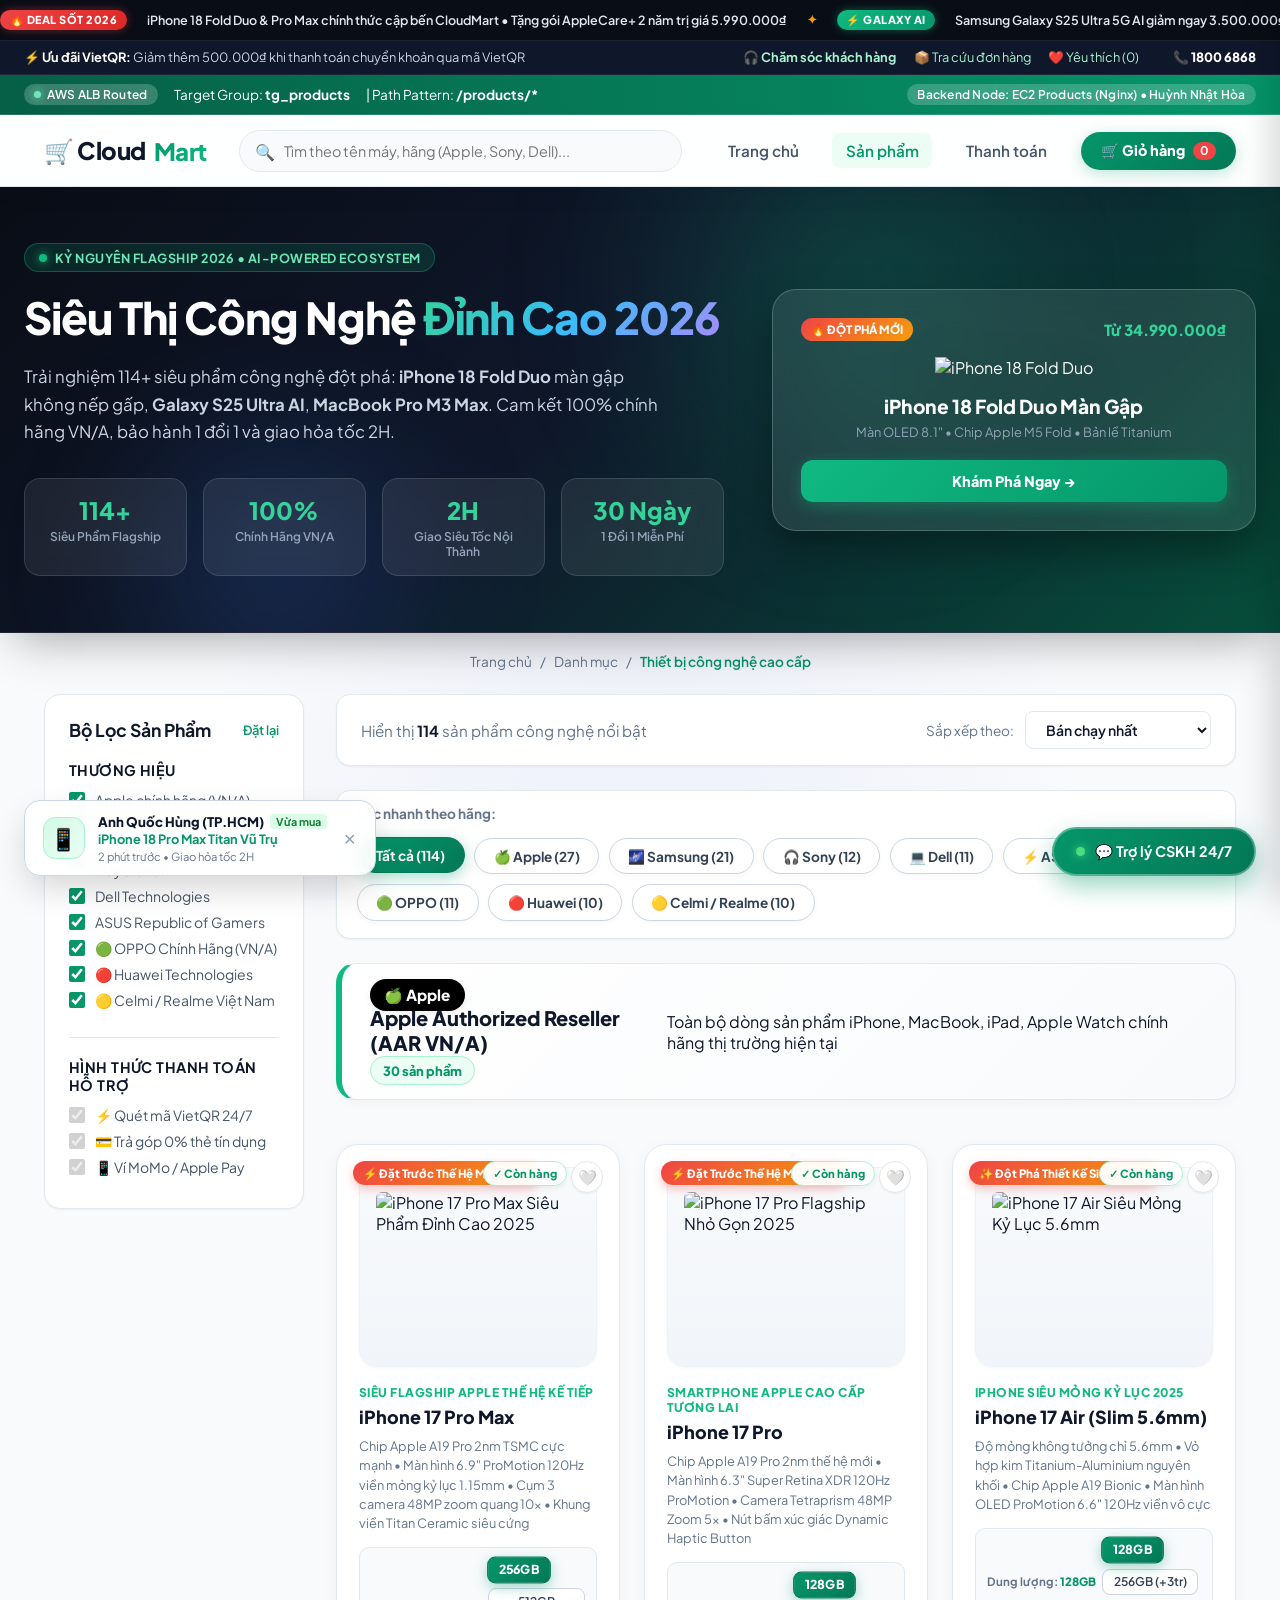
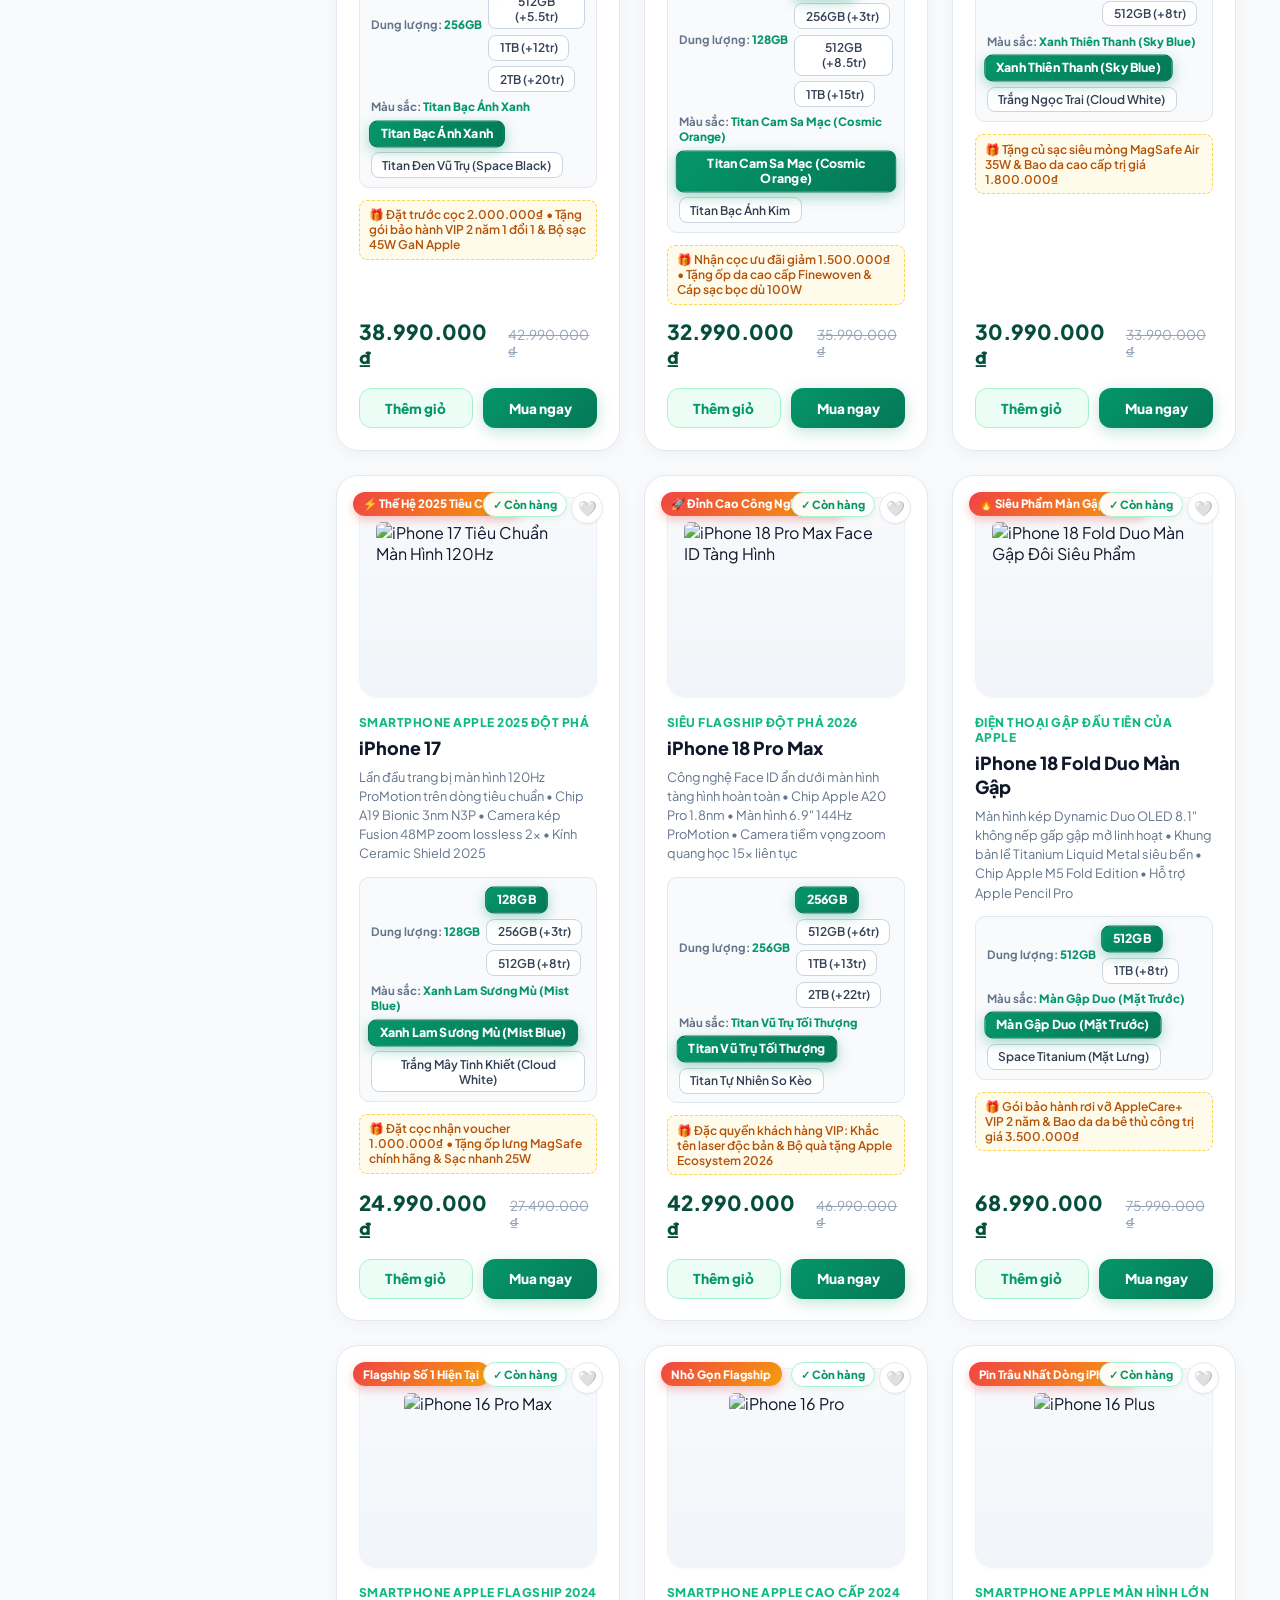
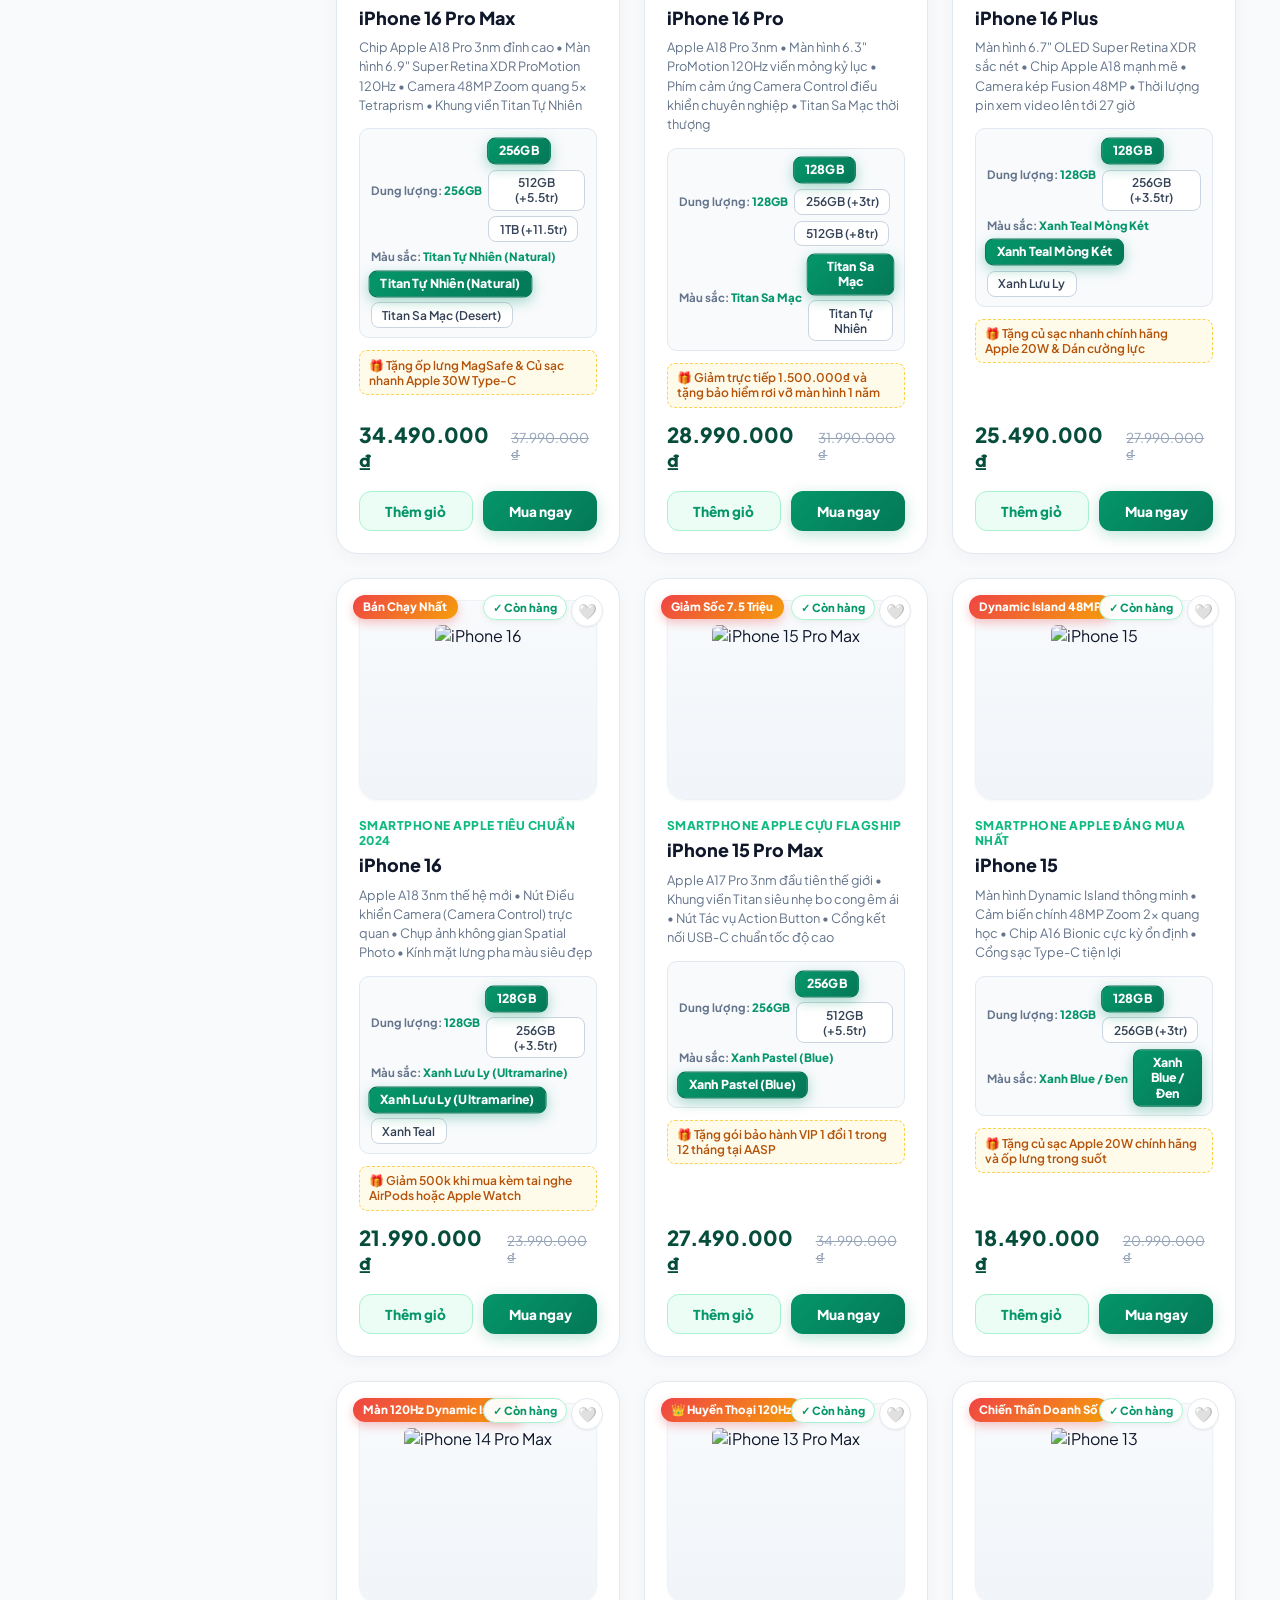
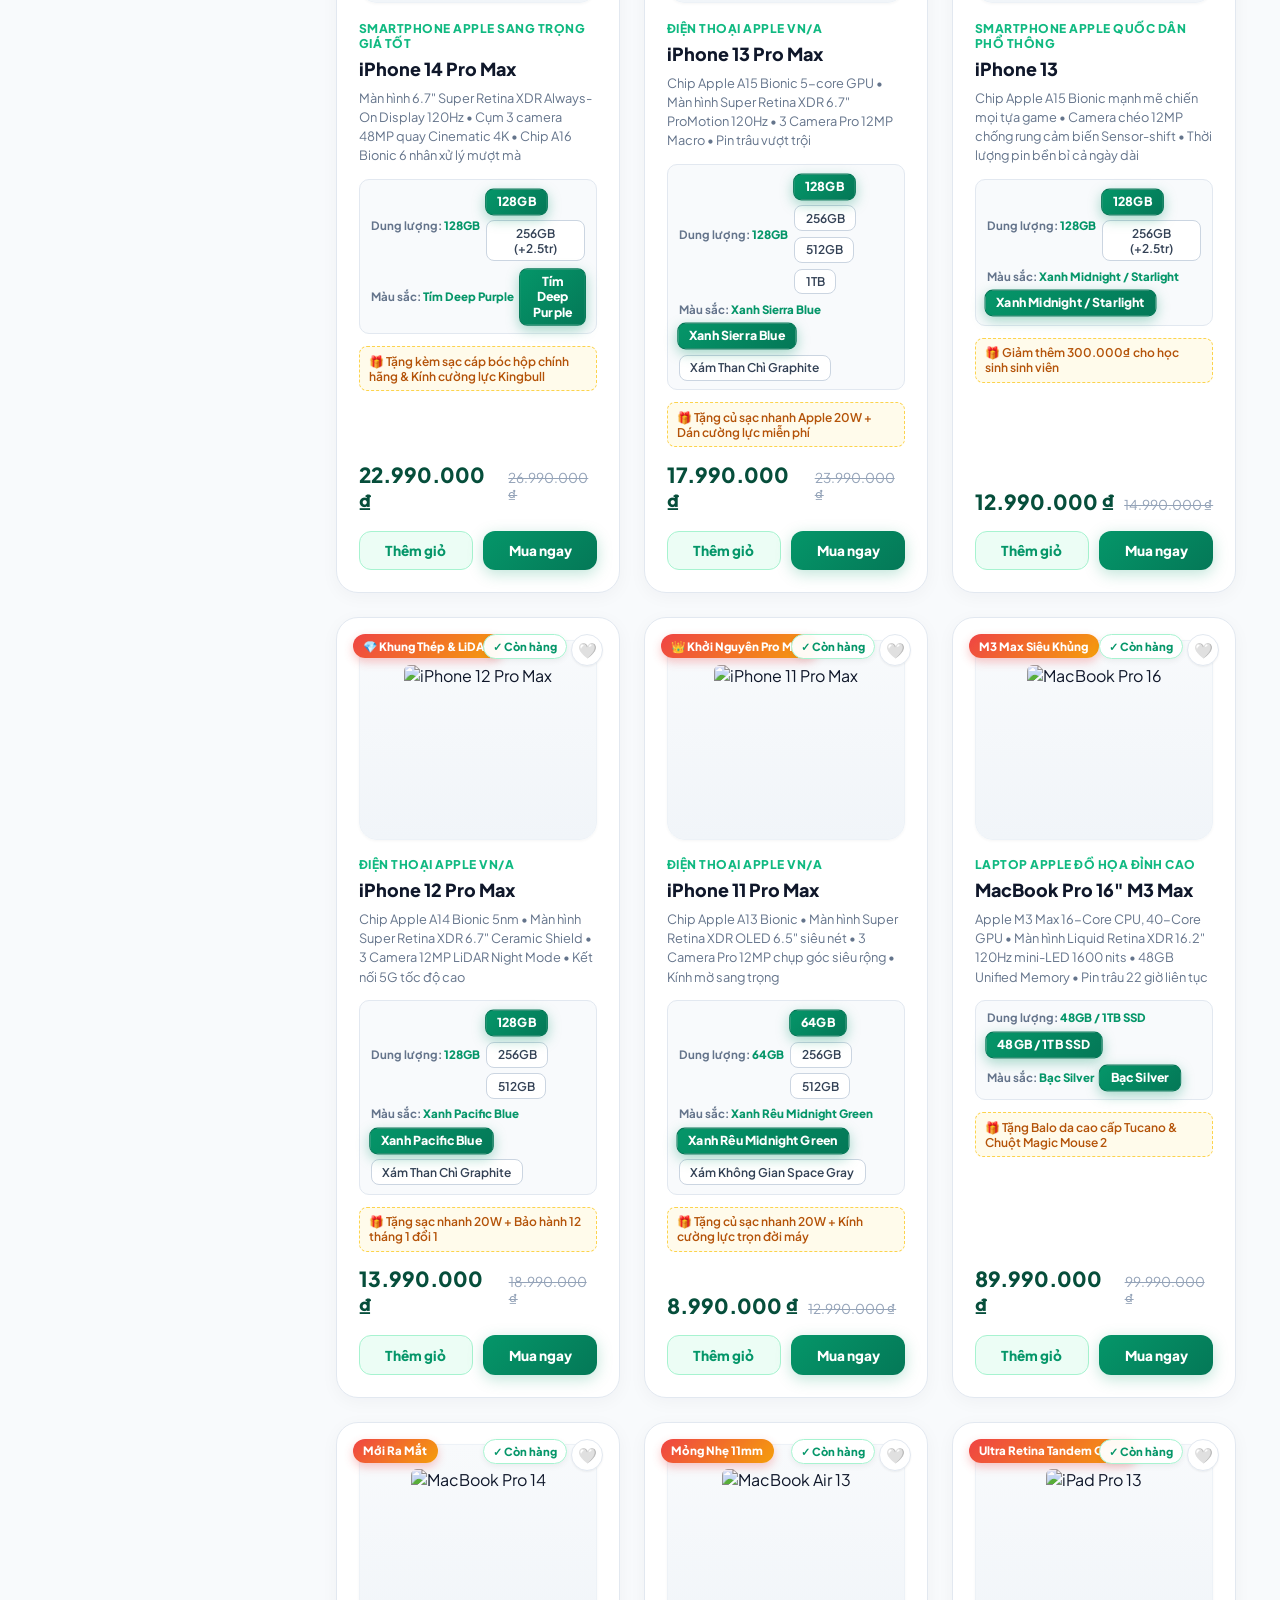
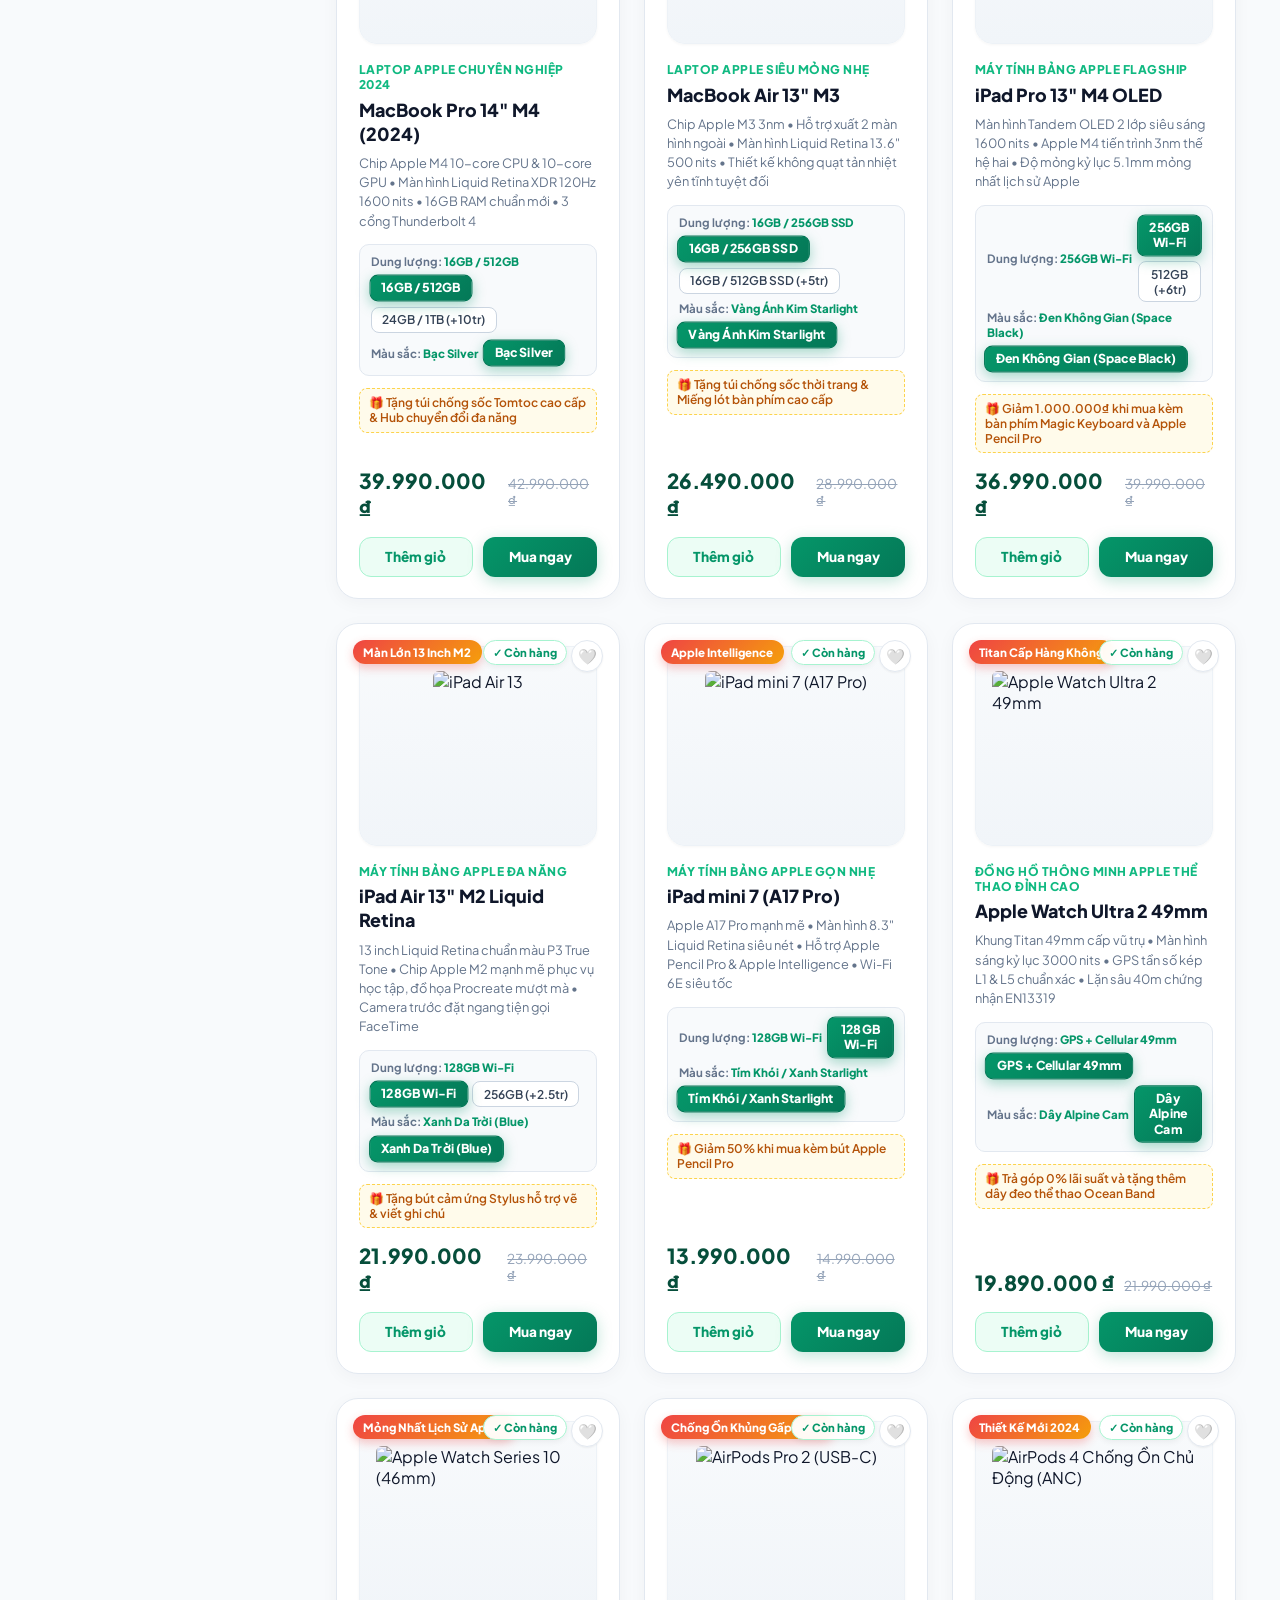
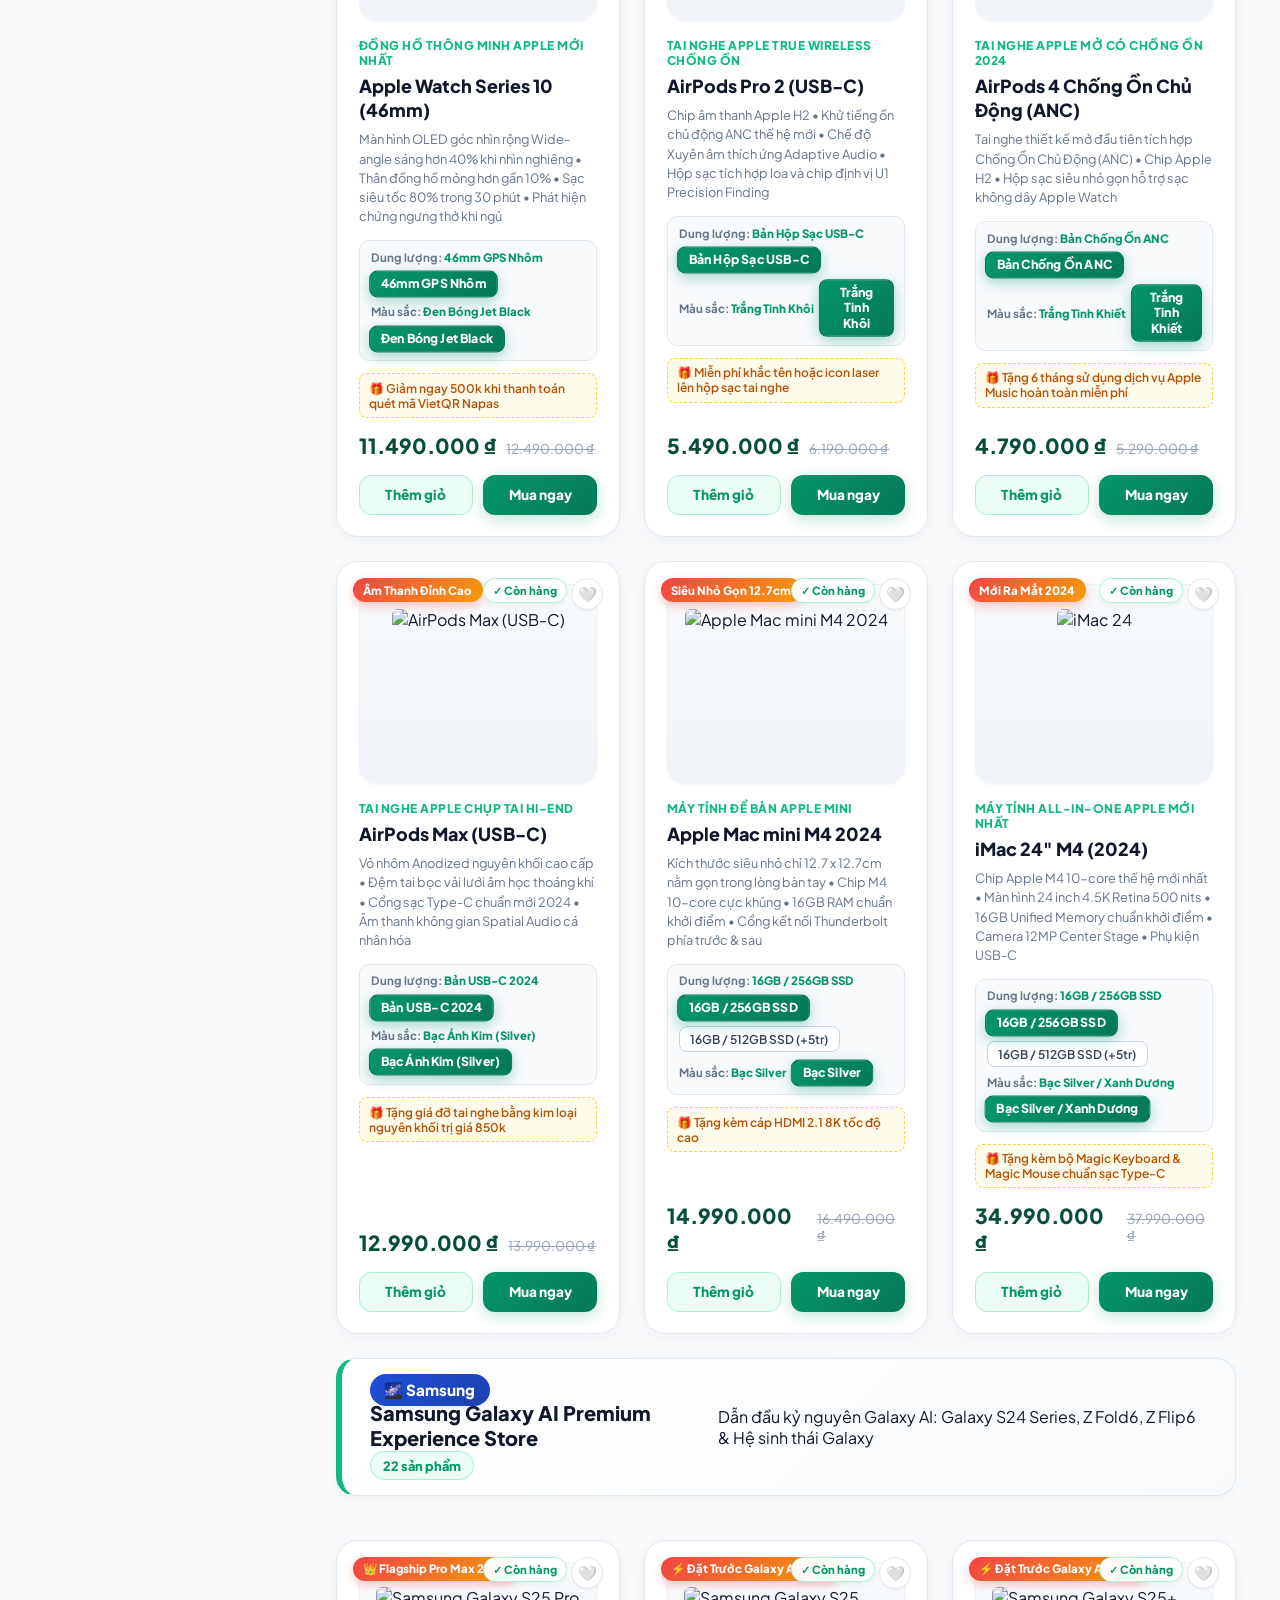
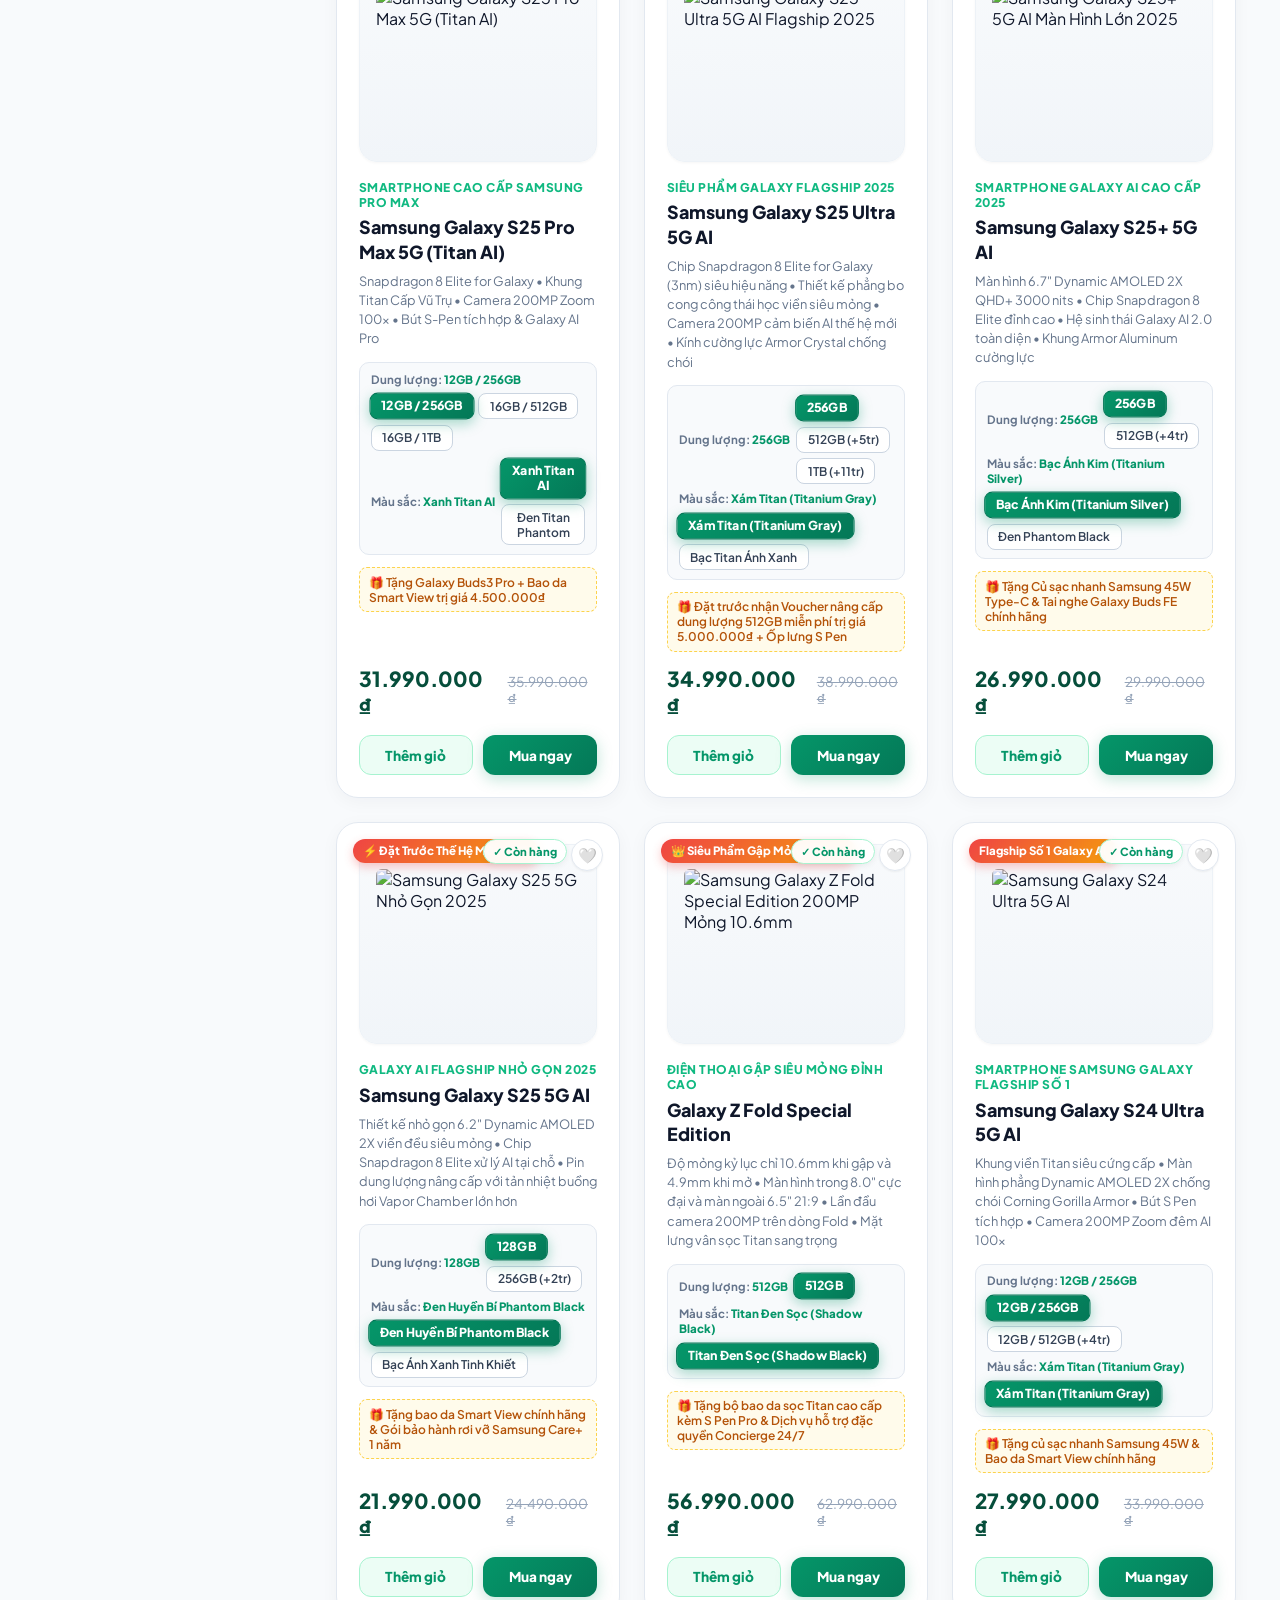
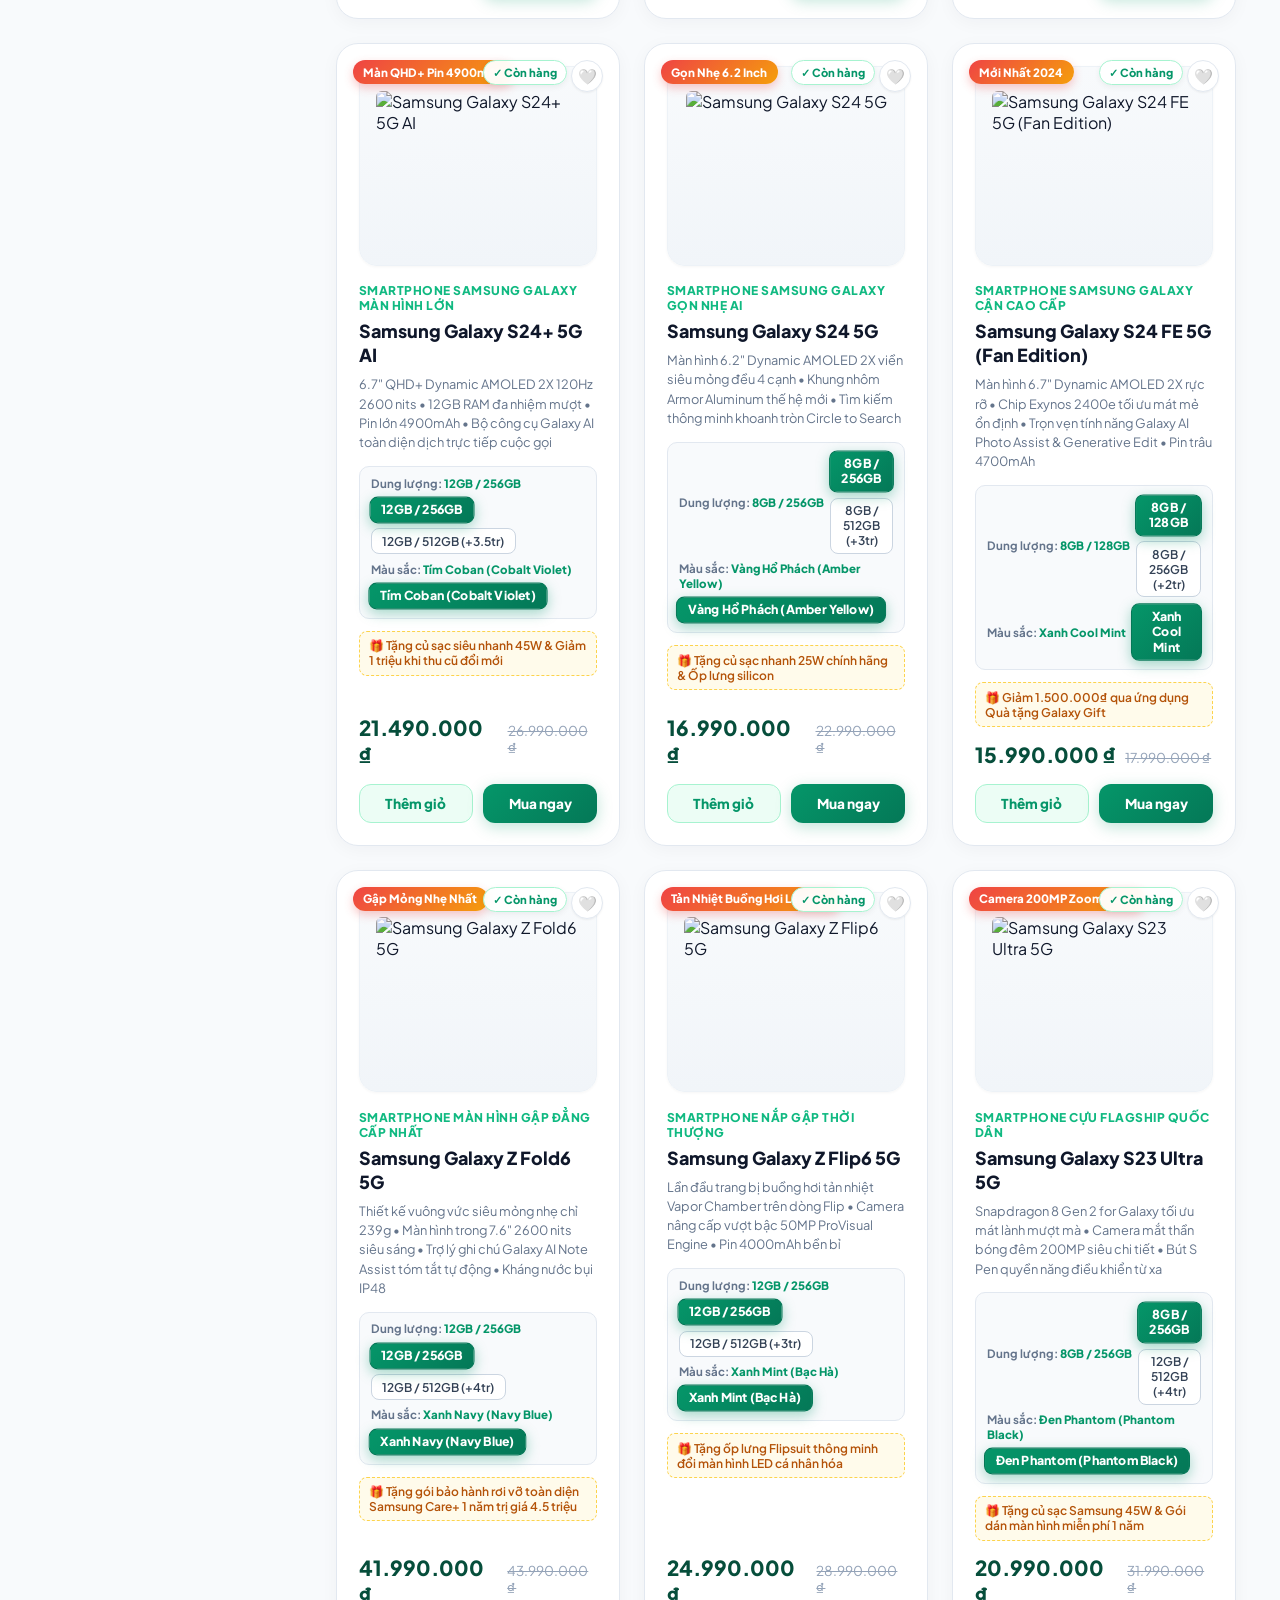
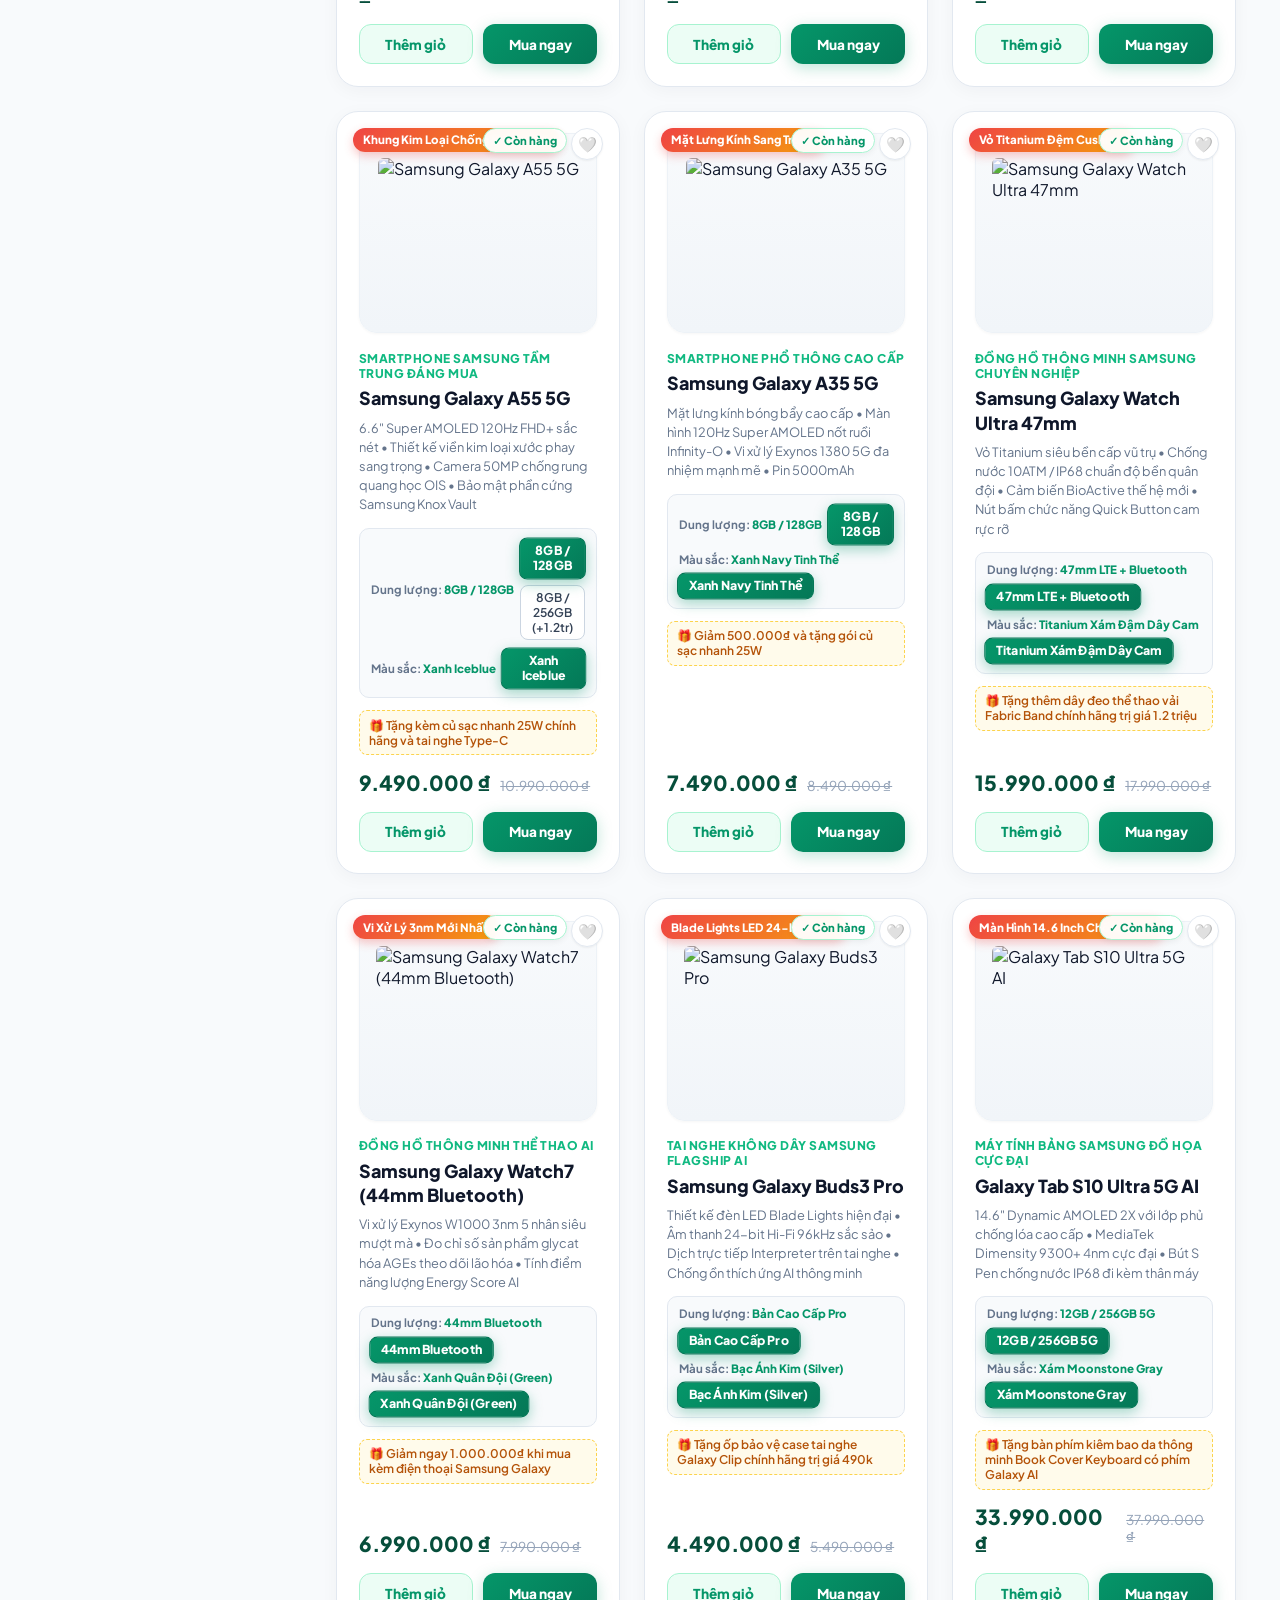
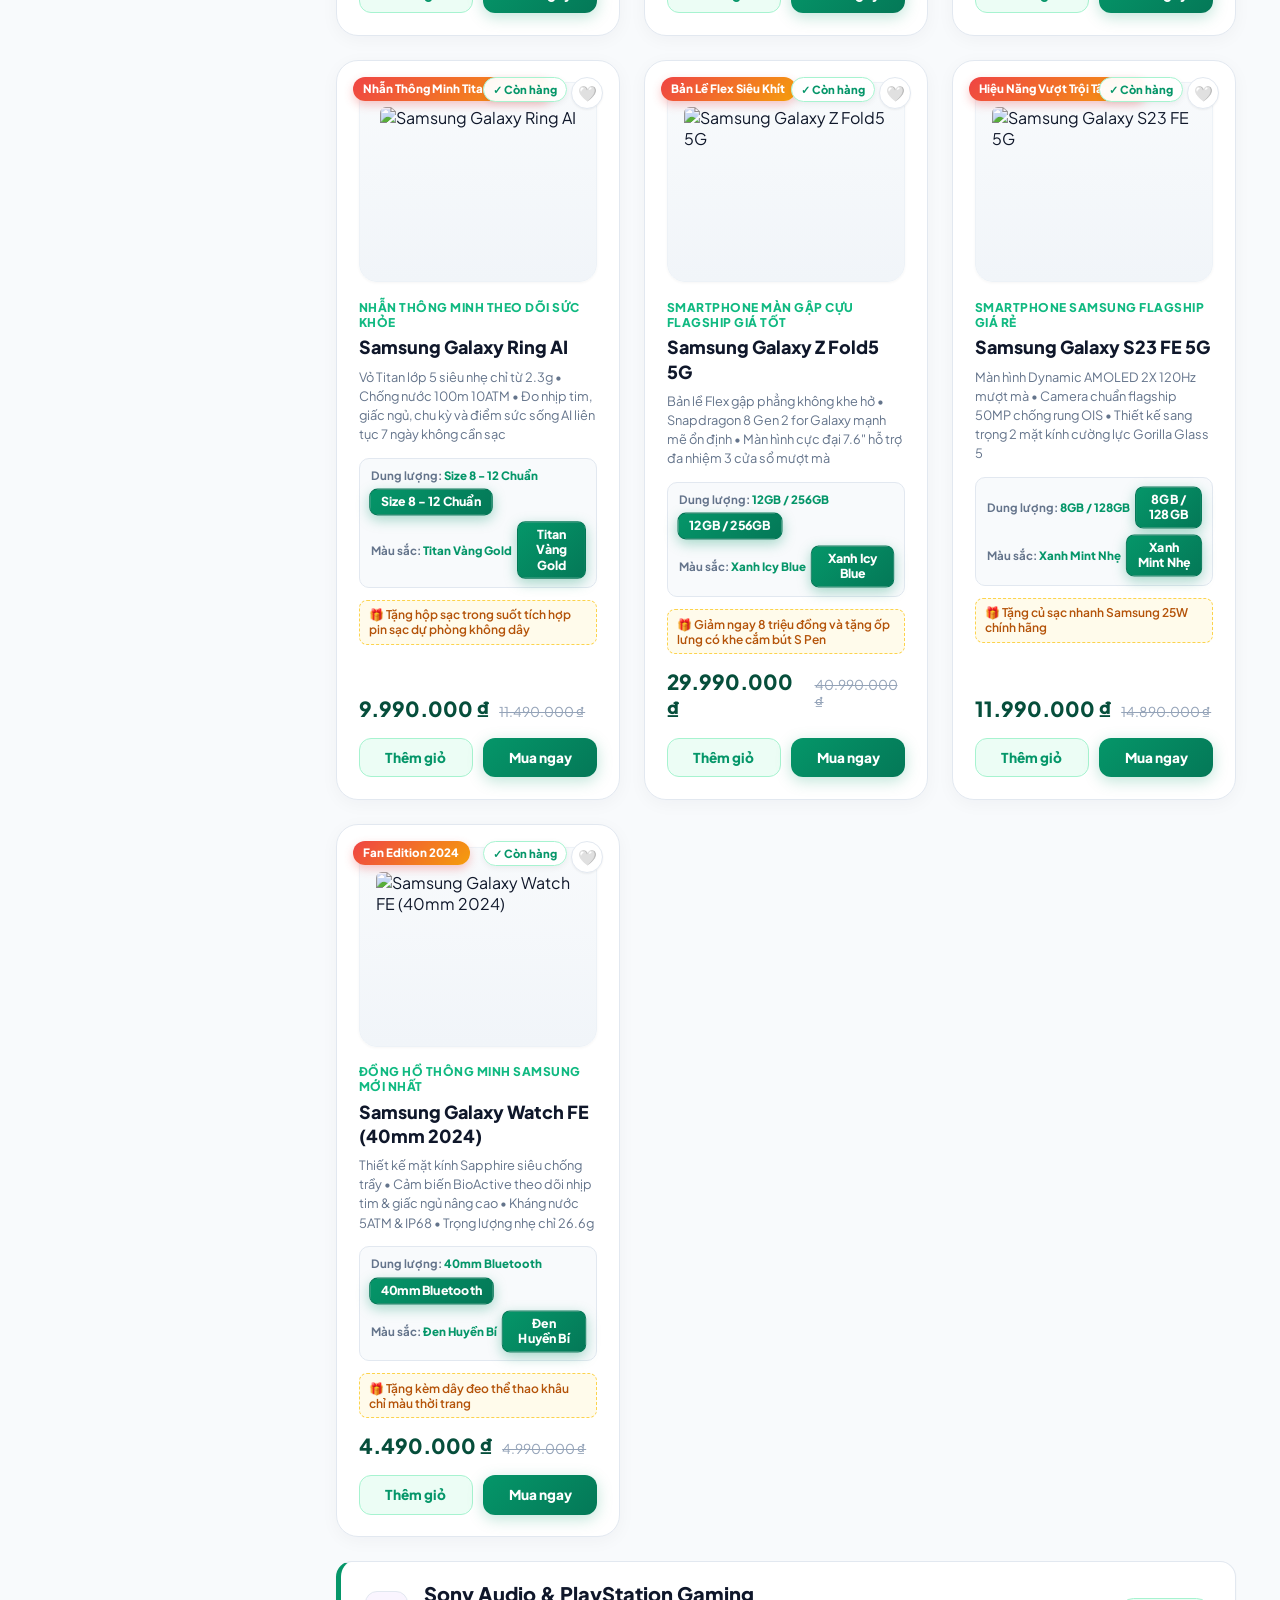
==== commit 91e736fe: "feat(catalog): add Pro Max lineup for all iPhone generations and major brands - Added iPhone 11 Pro " ====
--- a/demo_pages/products/index.html
+++ b/demo_pages/products/index.html
@@ -1225,7 +1225,7 @@
                         <span class="feature-price">Từ 34.990.000₫</span>
                     </div>
                     <div class="feature-card-body">
-                        <img src="/assets/real_iphone_18_duo_front.jpg" alt="iPhone 18 Fold Duo" class="feature-img">
+                        <img src="/assets/real_iphone_18_duo_fold.jpg" alt="iPhone 18 Fold Duo" class="feature-img">
                         <div class="feature-title">iPhone 18 Fold Duo Màn Gập</div>
                         <div class="feature-sub">Màn OLED 8.1" • Chip Apple M5 Fold • Bản lề Titanium</div>
                         <a href="#brand-apple" class="btn-feature-cta">Khám Phá Ngay →</a>
@@ -1311,7 +1311,7 @@
                     <div class="brand-info">
                         <span class="brand-logo-badge" style="background: #000; color: white;">🍏 Apple</span>
                         <h2 class="brand-title">Apple Authorized Reseller (AAR VN/A)</h2>
-                        <span class="brand-count-badge">27 sản phẩm</span>
+                        <span class="brand-count-badge">30 sản phẩm</span>
                     </div>
                     <span class="brand-tagline">Toàn bộ dòng sản phẩm iPhone, MacBook, iPad, Apple Watch chính hãng thị trường hiện tại</span>
                 </div>
@@ -1817,7 +1817,46 @@
                         </div>
                     </div>
 
-                    <div class="product-card" data-brand="Apple">
+                                        <div class="product-card" data-brand="Apple">
+                        <button type="button" class="btn-wishlist" onclick="toggleWishlist(this)" title="Thêm vào yêu thích">🤍</button>
+                        <span class="tag-badge">👑 Huyền Thoại 120Hz</span>
+                        <span class="stock-tag">✓ Còn hàng</span>
+                        <div class="product-img-box">
+                            <img src="/assets/real_iphone_13_pro_max_sierra_blue.jpg" alt="iPhone 13 Pro Max" class="product-img">
+                            <button type="button" class="btn-quick-view" onclick="openQuickView(this)">👁️ Xem nhanh</button>
+                        </div>
+                        <div class="product-category">Điện Thoại Apple VN/A</div>
+                        <h3 class="product-name">iPhone 13 Pro Max</h3>
+                        <div class="product-specs">Chip Apple A15 Bionic 5-core GPU • Màn hình Super Retina XDR 6.7&quot; ProMotion 120Hz • 3 Camera Pro 12MP Macro • Pin trâu vượt trội</div>
+                        <div class="variant-section">
+                            <div class="variant-group" data-type="storage">
+                                <span class="variant-label">Dung lượng:</span>
+                                <div class="variant-options">
+                                    <button type="button" class="variant-pill active" onclick="selectStorage(this)" data-price="17990000" data-oldprice="23990000">128GB</button>
+                                    <button type="button" class="variant-pill" onclick="selectStorage(this)" data-price="19990000" data-oldprice="26990000">256GB</button>
+                                    <button type="button" class="variant-pill" onclick="selectStorage(this)" data-price="22990000" data-oldprice="29990000">512GB</button>
+                                    <button type="button" class="variant-pill" onclick="selectStorage(this)" data-price="25990000" data-oldprice="33990000">1TB</button>
+                                </div>
+                            </div>
+                            <div class="variant-group" data-type="color">
+                                <span class="variant-label">Màu sắc:</span>
+                                <div class="variant-options">
+                                    <button type="button" class="variant-pill active" onclick="selectColor(this)" data-img="/assets/real_iphone_13_pro_max_sierra_blue.jpg">Xanh Sierra Blue</button>
+                                    <button type="button" class="variant-pill" onclick="selectColor(this)" data-img="/assets/real_iphone_13_pro_max_graphite.jpg">Xám Than Chì Graphite</button>
+                                </div>
+                            </div>
+                        </div>
+                        <div class="card-promo">🎁 Tặng củ sạc nhanh Apple 20W + Dán cường lực miễn phí</div>
+                        <div class="price-row">
+                            <span class="current-price">17.990.000 ₫</span>
+                            <span class="old-price">23.990.000 ₫</span>
+                        </div>
+                        <div class="card-actions">
+                            <button type="button" class="btn-cart-mini" onclick="addToCart(this)">Thêm giỏ</button>
+                            <button type="button" class="btn-buy-now" onclick="buyNow(this)">Mua ngay</button>
+                        </div>
+                    </div>
+<div class="product-card" data-brand="Apple">
                         <button type="button" class="btn-wishlist" onclick="toggleWishlist(this)" title="Thêm vào yêu thích">🤍</button>
                         <span class="tag-badge">Chiến Thần Doanh Số</span>
                         <span class="stock-tag">✓ Còn hàng</span>
@@ -1847,6 +1886,82 @@
                         <div class="price-row">
                             <span class="current-price">12.990.000 ₫</span>
                             <span class="old-price">14.990.000 ₫</span>
+                        </div>
+                        <div class="card-actions">
+                            <button type="button" class="btn-cart-mini" onclick="addToCart(this)">Thêm giỏ</button>
+                            <button type="button" class="btn-buy-now" onclick="buyNow(this)">Mua ngay</button>
+                        </div>
+                    </div>
+                    <div class="product-card" data-brand="Apple">
+                        <button type="button" class="btn-wishlist" onclick="toggleWishlist(this)" title="Thêm vào yêu thích">🤍</button>
+                        <span class="tag-badge">💎 Khung Thép & LiDAR</span>
+                        <span class="stock-tag">✓ Còn hàng</span>
+                        <div class="product-img-box">
+                            <img src="/assets/real_iphone_12_pro_max_pacific_blue.jpg" alt="iPhone 12 Pro Max" class="product-img">
+                            <button type="button" class="btn-quick-view" onclick="openQuickView(this)">👁️ Xem nhanh</button>
+                        </div>
+                        <div class="product-category">Điện Thoại Apple VN/A</div>
+                        <h3 class="product-name">iPhone 12 Pro Max</h3>
+                        <div class="product-specs">Chip Apple A14 Bionic 5nm • Màn hình Super Retina XDR 6.7&quot; Ceramic Shield • 3 Camera 12MP LiDAR Night Mode • Kết nối 5G tốc độ cao</div>
+                        <div class="variant-section">
+                            <div class="variant-group" data-type="storage">
+                                <span class="variant-label">Dung lượng:</span>
+                                <div class="variant-options">
+                                    <button type="button" class="variant-pill active" onclick="selectStorage(this)" data-price="13990000" data-oldprice="18990000">128GB</button>
+                                    <button type="button" class="variant-pill" onclick="selectStorage(this)" data-price="15990000" data-oldprice="20990000">256GB</button>
+                                    <button type="button" class="variant-pill" onclick="selectStorage(this)" data-price="17990000" data-oldprice="23990000">512GB</button>
+                                </div>
+                            </div>
+                            <div class="variant-group" data-type="color">
+                                <span class="variant-label">Màu sắc:</span>
+                                <div class="variant-options">
+                                    <button type="button" class="variant-pill active" onclick="selectColor(this)" data-img="/assets/real_iphone_12_pro_max_pacific_blue.jpg">Xanh Pacific Blue</button>
+                                    <button type="button" class="variant-pill" onclick="selectColor(this)" data-img="/assets/real_iphone_12_pro_max_graphite.jpg">Xám Than Chì Graphite</button>
+                                </div>
+                            </div>
+                        </div>
+                        <div class="card-promo">🎁 Tặng sạc nhanh 20W + Bảo hành 12 tháng 1 đổi 1</div>
+                        <div class="price-row">
+                            <span class="current-price">13.990.000 ₫</span>
+                            <span class="old-price">18.990.000 ₫</span>
+                        </div>
+                        <div class="card-actions">
+                            <button type="button" class="btn-cart-mini" onclick="addToCart(this)">Thêm giỏ</button>
+                            <button type="button" class="btn-buy-now" onclick="buyNow(this)">Mua ngay</button>
+                        </div>
+                    </div>
+                    <div class="product-card" data-brand="Apple">
+                        <button type="button" class="btn-wishlist" onclick="toggleWishlist(this)" title="Thêm vào yêu thích">🤍</button>
+                        <span class="tag-badge">👑 Khởi Nguyên Pro Max</span>
+                        <span class="stock-tag">✓ Còn hàng</span>
+                        <div class="product-img-box">
+                            <img src="/assets/real_iphone_11_pro_max_midnight_green.jpg" alt="iPhone 11 Pro Max" class="product-img">
+                            <button type="button" class="btn-quick-view" onclick="openQuickView(this)">👁️ Xem nhanh</button>
+                        </div>
+                        <div class="product-category">Điện Thoại Apple VN/A</div>
+                        <h3 class="product-name">iPhone 11 Pro Max</h3>
+                        <div class="product-specs">Chip Apple A13 Bionic • Màn hình Super Retina XDR OLED 6.5&quot; siêu nét • 3 Camera Pro 12MP chụp góc siêu rộng • Kính mờ sang trọng</div>
+                        <div class="variant-section">
+                            <div class="variant-group" data-type="storage">
+                                <span class="variant-label">Dung lượng:</span>
+                                <div class="variant-options">
+                                    <button type="button" class="variant-pill active" onclick="selectStorage(this)" data-price="8990000" data-oldprice="12990000">64GB</button>
+                                    <button type="button" class="variant-pill" onclick="selectStorage(this)" data-price="10990000" data-oldprice="14990000">256GB</button>
+                                    <button type="button" class="variant-pill" onclick="selectStorage(this)" data-price="12490000" data-oldprice="16990000">512GB</button>
+                                </div>
+                            </div>
+                            <div class="variant-group" data-type="color">
+                                <span class="variant-label">Màu sắc:</span>
+                                <div class="variant-options">
+                                    <button type="button" class="variant-pill active" onclick="selectColor(this)" data-img="/assets/real_iphone_11_pro_max_midnight_green.jpg">Xanh Rêu Midnight Green</button>
+                                    <button type="button" class="variant-pill" onclick="selectColor(this)" data-img="/assets/real_iphone_11_pro_max_space_gray.jpg">Xám Không Gian Space Gray</button>
+                                </div>
+                            </div>
+                        </div>
+                        <div class="card-promo">🎁 Tặng củ sạc nhanh 20W + Kính cường lực trọn đời máy</div>
+                        <div class="price-row">
+                            <span class="current-price">8.990.000 ₫</span>
+                            <span class="old-price">12.990.000 ₫</span>
                         </div>
                         <div class="card-actions">
                             <button type="button" class="btn-cart-mini" onclick="addToCart(this)">Thêm giỏ</button>
@@ -2339,11 +2454,49 @@
                     <div class="brand-info">
                         <span class="brand-logo-badge" style="background: linear-gradient(135deg, #1d4ed8 0%, #1e40af 100%); color: white;">🌌 Samsung</span>
                         <h2 class="brand-title">Samsung Galaxy AI Premium Experience Store</h2>
-                        <span class="brand-count-badge">21 sản phẩm</span>
+                        <span class="brand-count-badge">22 sản phẩm</span>
                     </div>
                     <span class="brand-tagline">Dẫn đầu kỷ nguyên Galaxy AI: Galaxy S24 Series, Z Fold6, Z Flip6 & Hệ sinh thái Galaxy</span>
                 </div>
                 <div class="product-grid">
+                    <div class="product-card" data-brand="Samsung">
+                        <button type="button" class="btn-wishlist" onclick="toggleWishlist(this)" title="Thêm vào yêu thích">🤍</button>
+                        <span class="tag-badge">👑 Flagship Pro Max 2025</span>
+                        <span class="stock-tag">✓ Còn hàng</span>
+                        <div class="product-img-box">
+                            <img src="/assets/samsung_s25_ultra.jpg" alt="Samsung Galaxy S25 Pro Max 5G (Titan AI)" class="product-img">
+                            <button type="button" class="btn-quick-view" onclick="openQuickView(this)">👁️ Xem nhanh</button>
+                        </div>
+                        <div class="product-category">Smartphone Cao Cấp Samsung Pro Max</div>
+                        <h3 class="product-name">Samsung Galaxy S25 Pro Max 5G (Titan AI)</h3>
+                        <div class="product-specs">Snapdragon 8 Elite for Galaxy • Khung Titan Cấp Vũ Trụ • Camera 200MP Zoom 100x • Bút S-Pen tích hợp & Galaxy AI Pro</div>
+                        <div class="variant-section">
+                            <div class="variant-group" data-type="storage">
+                                <span class="variant-label">Dung lượng:</span>
+                                <div class="variant-options">
+                                    <button type="button" class="variant-pill active" onclick="selectStorage(this)" data-price="31990000" data-oldprice="35990000">12GB / 256GB</button>
+                                    <button type="button" class="variant-pill" onclick="selectStorage(this)" data-price="35990000" data-oldprice="39990000">16GB / 512GB</button>
+                                    <button type="button" class="variant-pill" onclick="selectStorage(this)" data-price="41990000" data-oldprice="45990000">16GB / 1TB</button>
+                                </div>
+                            </div>
+                            <div class="variant-group" data-type="color">
+                                <span class="variant-label">Màu sắc:</span>
+                                <div class="variant-options">
+                                    <button type="button" class="variant-pill active" onclick="selectColor(this)" data-img="/assets/samsung_s25_ultra.jpg">Xanh Titan AI</button>
+                                    <button type="button" class="variant-pill" onclick="selectColor(this)" data-img="/assets/samsung_s24_black.jpg">Đen Titan Phantom</button>
+                                </div>
+                            </div>
+                        </div>
+                        <div class="card-promo">🎁 Tặng Galaxy Buds3 Pro + Bao da Smart View trị giá 4.500.000₫</div>
+                        <div class="price-row">
+                            <span class="current-price">31.990.000 ₫</span>
+                            <span class="old-price">35.990.000 ₫</span>
+                        </div>
+                        <div class="card-actions">
+                            <button type="button" class="btn-cart-mini" onclick="addToCart(this)">Thêm giỏ</button>
+                            <button type="button" class="btn-buy-now" onclick="buyNow(this)">Mua ngay</button>
+                        </div>
+                    </div>
                     <div class="product-card" data-brand="Samsung">
                         <button type="button" class="btn-wishlist" onclick="toggleWishlist(this)" title="Thêm vào yêu thích">🤍</button>
                         <span class="tag-badge">⚡ Đặt Trước Galaxy AI 2025</span>
@@ -3134,6 +3287,43 @@
                 </div>
 
                 <div class="product-grid">
+                    <div class="product-card" data-brand="Sony">
+                        <button type="button" class="btn-wishlist" onclick="toggleWishlist(this)" title="Thêm vào yêu thích">🤍</button>
+                        <span class="tag-badge">👑 Flagship Cinema 4K</span>
+                        <span class="stock-tag">✓ Còn hàng</span>
+                        <div class="product-img-box">
+                            <img src="/assets/poster_sony_sony_xperia_1_vi_5g.jpg" alt="Sony Xperia 1 VI Pro Max (Cinema 4K OLED)" class="product-img">
+                            <button type="button" class="btn-quick-view" onclick="openQuickView(this)">👁️ Xem nhanh</button>
+                        </div>
+                        <div class="product-category">Điện Thoại Chuyên Nghiệp Sony Master</div>
+                        <h3 class="product-name">Sony Xperia 1 VI Pro Max (Cinema 4K OLED)</h3>
+                        <div class="product-specs">Màn hình 4K HDR OLED 120Hz Bravia • Ống kính quang học Zeiss T* Zoom liên tục 85-170mm • Snapdragon 8 Gen 3 & DAC Hi-Res Audio</div>
+                        <div class="variant-section">
+                            <div class="variant-group" data-type="storage">
+                                <span class="variant-label">Dung lượng:</span>
+                                <div class="variant-options">
+                                    <button type="button" class="variant-pill active" onclick="selectStorage(this)" data-price="28990000" data-oldprice="33990000">12GB / 256GB</button>
+                                    <button type="button" class="variant-pill" onclick="selectStorage(this)" data-price="32990000" data-oldprice="37990000">16GB / 512GB</button>
+                                </div>
+                            </div>
+                            <div class="variant-group" data-type="color">
+                                <span class="variant-label">Màu sắc:</span>
+                                <div class="variant-options">
+                                    <button type="button" class="variant-pill active" onclick="selectColor(this)" data-img="/assets/poster_sony_sony_xperia_1_vi_5g.jpg">Đen Cổ Điển Sony</button>
+                                    <button type="button" class="variant-pill" onclick="selectColor(this)" data-img="/assets/sony_xm5_silver.jpg">Bạc Platinum</button>
+                                </div>
+                            </div>
+                        </div>
+                        <div class="card-promo">🎁 Tặng tai nghe Sony LinkBuds S + Thẻ nhớ 256GB tốc độ cao</div>
+                        <div class="price-row">
+                            <span class="current-price">28.990.000 ₫</span>
+                            <span class="old-price">33.990.000 ₫</span>
+                        </div>
+                        <div class="card-actions">
+                            <button type="button" class="btn-cart-mini" onclick="addToCart(this)">Thêm giỏ</button>
+                            <button type="button" class="btn-buy-now" onclick="buyNow(this)">Mua ngay</button>
+                        </div>
+                    </div>
                     <!-- Product 18: Sony WH-1000XM5 -->
                     <div class="product-card" data-brand="Sony">
                         <button type="button" class="btn-wishlist" onclick="toggleWishlist(this)" title="Thêm vào yêu thích">🤍</button>
@@ -3595,6 +3785,43 @@
                 </div>
 
                 <div class="product-grid">
+                    <div class="product-card" data-brand="Dell">
+                        <button type="button" class="btn-wishlist" onclick="toggleWishlist(this)" title="Thêm vào yêu thích">🤍</button>
+                        <span class="tag-badge">👑 Trạm Làm Việc Di Động</span>
+                        <span class="stock-tag">✓ Còn hàng</span>
+                        <div class="product-img-box">
+                            <img src="/assets/poster_dell_xps16.jpg" alt="Dell XPS 16 Pro Max (Core Ultra 9 / RTX 4070)" class="product-img">
+                            <button type="button" class="btn-quick-view" onclick="openQuickView(this)">👁️ Xem nhanh</button>
+                        </div>
+                        <div class="product-category">Laptop Doanh Nhân Đỉnh Cao</div>
+                        <h3 class="product-name">Dell XPS 16 Pro Max (Core Ultra 9 / RTX 4070)</h3>
+                        <div class="product-specs">Intel Core Ultra 9 185H NPU AI • NVIDIA RTX 4070 8GB GDDR6 • Màn hình 16.3&quot; 4K+ OLED Touch 120Hz • Vỏ nhôm CNC nguyên khối</div>
+                        <div class="variant-section">
+                            <div class="variant-group" data-type="storage">
+                                <span class="variant-label">Dung lượng:</span>
+                                <div class="variant-options">
+                                    <button type="button" class="variant-pill active" onclick="selectStorage(this)" data-price="68990000" data-oldprice="75990000">32GB / 1TB SSD</button>
+                                    <button type="button" class="variant-pill" onclick="selectStorage(this)" data-price="79990000" data-oldprice="87990000">64GB / 2TB SSD</button>
+                                </div>
+                            </div>
+                            <div class="variant-group" data-type="color">
+                                <span class="variant-label">Màu sắc:</span>
+                                <div class="variant-options">
+                                    <button type="button" class="variant-pill active" onclick="selectColor(this)" data-img="/assets/poster_dell_xps16.jpg">Bạc Platinum Nhôm</button>
+                                    <button type="button" class="variant-pill" onclick="selectColor(this)" data-img="/assets/dell_xps.png">Xám Graphite</button>
+                                </div>
+                            </div>
+                        </div>
+                        <div class="card-promo">🎁 Tặng Balo Dell Premier + Chuột không dây Bluetooth Dell MS7421W</div>
+                        <div class="price-row">
+                            <span class="current-price">68.990.000 ₫</span>
+                            <span class="old-price">75.990.000 ₫</span>
+                        </div>
+                        <div class="card-actions">
+                            <button type="button" class="btn-cart-mini" onclick="addToCart(this)">Thêm giỏ</button>
+                            <button type="button" class="btn-buy-now" onclick="buyNow(this)">Mua ngay</button>
+                        </div>
+                    </div>
                     <!-- Product 24: Dell XPS 16 -->
                     <div class="product-card" data-brand="Dell">
                         <button type="button" class="btn-wishlist" onclick="toggleWishlist(this)" title="Thêm vào yêu thích">🤍</button>
@@ -4028,6 +4255,43 @@
                 </div>
 
                 <div class="product-grid">
+                    <div class="product-card" data-brand="ASUS">
+                        <button type="button" class="btn-wishlist" onclick="toggleWishlist(this)" title="Thêm vào yêu thích">🤍</button>
+                        <span class="tag-badge">👑 Quái Thú Gaming 24GB</span>
+                        <span class="stock-tag">✓ Còn hàng</span>
+                        <div class="product-img-box">
+                            <img src="/assets/poster_asus_asus_rog_phone_8_pro_snapdragon_8_gen_3.jpg" alt="ASUS ROG Phone 9 Pro Max (24GB / 1TB Gaming)" class="product-img">
+                            <button type="button" class="btn-quick-view" onclick="openQuickView(this)">👁️ Xem nhanh</button>
+                        </div>
+                        <div class="product-category">Smartphone Chuyên Game Đỉnh Nhất</div>
+                        <h3 class="product-name">ASUS ROG Phone 9 Pro Max (24GB / 1TB Gaming)</h3>
+                        <div class="product-specs">Snapdragon 8 Elite Gaming Edition • Màn hình AMOLED 185Hz siêu mượt • Tản nhiệt buồng hơi 3D + Nút AirTrigger cảm ứng siêu nhạy</div>
+                        <div class="variant-section">
+                            <div class="variant-group" data-type="storage">
+                                <span class="variant-label">Dung lượng:</span>
+                                <div class="variant-options">
+                                    <button type="button" class="variant-pill active" onclick="selectStorage(this)" data-price="28990000" data-oldprice="32990000">16GB / 512GB</button>
+                                    <button type="button" class="variant-pill" onclick="selectStorage(this)" data-price="33990000" data-oldprice="38990000">24GB / 1TB Ultimate</button>
+                                </div>
+                            </div>
+                            <div class="variant-group" data-type="color">
+                                <span class="variant-label">Màu sắc:</span>
+                                <div class="variant-options">
+                                    <button type="button" class="variant-pill active" onclick="selectColor(this)" data-img="/assets/poster_asus_asus_rog_phone_8_pro_snapdragon_8_gen_3.jpg">Đen Phantom ROG</button>
+                                    <button type="button" class="variant-pill" onclick="selectColor(this)" data-img="/assets/asus_rog_white.jpg">Trắng Moonlight</button>
+                                </div>
+                            </div>
+                        </div>
+                        <div class="card-promo">🎁 Tặng Quạt Tản Nhiệt AeroActive Cooler X Pro chính hãng</div>
+                        <div class="price-row">
+                            <span class="current-price">28.990.000 ₫</span>
+                            <span class="old-price">32.990.000 ₫</span>
+                        </div>
+                        <div class="card-actions">
+                            <button type="button" class="btn-cart-mini" onclick="addToCart(this)">Thêm giỏ</button>
+                            <button type="button" class="btn-buy-now" onclick="buyNow(this)">Mua ngay</button>
+                        </div>
+                    </div>
                     <!-- Product NEW 7: ASUS ROG Phone 9 Pro -->
                     <div class="product-card" data-brand="ASUS">
                         <button type="button" class="btn-wishlist" onclick="toggleWishlist(this)" title="Thêm vào yêu thích">🤍</button>
@@ -4487,11 +4751,48 @@
                     <div class="brand-info">
                         <span class="brand-logo-badge" style="background: linear-gradient(135deg, #10b981 0%, #059669 100%); color: white;">🟢 OPPO</span>
                         <h2 class="brand-title">OPPO Flagship & AI Portrait Store</h2>
-                        <span class="brand-count-badge">11 sản phẩm</span>
+                        <span class="brand-count-badge">12 sản phẩm</span>
                     </div>
                     <span class="brand-tagline">Chuyên gia chân dung AI & Công nghệ sạc siêu nhanh SuperVOOC</span>
                 </div>
                 <div class="product-grid">
+                    <div class="product-card" data-brand="OPPO">
+                        <button type="button" class="btn-wishlist" onclick="toggleWishlist(this)" title="Thêm vào yêu thích">🤍</button>
+                        <span class="tag-badge">👑 Camera Hasselblad 120x</span>
+                        <span class="stock-tag">✓ Còn hàng</span>
+                        <div class="product-img-box">
+                            <img src="/assets/oppo_find_n5.jpg" alt="OPPO Find X8 Pro Max 5G (Hasselblad Zoom 120x)" class="product-img">
+                            <button type="button" class="btn-quick-view" onclick="openQuickView(this)">👁️ Xem nhanh</button>
+                        </div>
+                        <div class="product-category">Flagship Nhiếp Ảnh OPPO Hasselblad</div>
+                        <h3 class="product-name">OPPO Find X8 Pro Max 5G (Hasselblad Zoom 120x)</h3>
+                        <div class="product-specs">Hệ thống 4 camera Hasselblad 50MP Dual Periscope • Chip MediaTek Dimensity 9400 3nm • Pin Silicon-Carbon 5910mAh sạc 80W SuperVOOC</div>
+                        <div class="variant-section">
+                            <div class="variant-group" data-type="storage">
+                                <span class="variant-label">Dung lượng:</span>
+                                <div class="variant-options">
+                                    <button type="button" class="variant-pill active" onclick="selectStorage(this)" data-price="26990000" data-oldprice="30990000">16GB / 512GB</button>
+                                    <button type="button" class="variant-pill" onclick="selectStorage(this)" data-price="30990000" data-oldprice="34990000">16GB / 1TB</button>
+                                </div>
+                            </div>
+                            <div class="variant-group" data-type="color">
+                                <span class="variant-label">Màu sắc:</span>
+                                <div class="variant-options">
+                                    <button type="button" class="variant-pill active" onclick="selectColor(this)" data-img="/assets/oppo_find_n5.jpg">Xanh Đảo Ngọc</button>
+                                    <button type="button" class="variant-pill" onclick="selectColor(this)" data-img="/assets/oppo_find_n3_fold_black.jpg">Đen Vũ Trụ</button>
+                                </div>
+                            </div>
+                        </div>
+                        <div class="card-promo">🎁 Tặng Tai nghe OPPO Enco X3 + Ốp lưng từ tính độc quyền</div>
+                        <div class="price-row">
+                            <span class="current-price">26.990.000 ₫</span>
+                            <span class="old-price">30.990.000 ₫</span>
+                        </div>
+                        <div class="card-actions">
+                            <button type="button" class="btn-cart-mini" onclick="addToCart(this)">Thêm giỏ</button>
+                            <button type="button" class="btn-buy-now" onclick="buyNow(this)">Mua ngay</button>
+                        </div>
+                    </div>
                     <div class="product-card" data-brand="OPPO">
                         <button type="button" class="btn-wishlist" onclick="toggleWishlist(this)" title="Thêm vào yêu thích">🤍</button>
                         <span class="tag-badge">⚡ Thế Hệ Gập Mới 2025</span>
@@ -4912,11 +5213,48 @@
                     <div class="brand-info">
                         <span class="brand-logo-badge" style="background: linear-gradient(135deg, #ef4444 0%, #b91c1c 100%); color: white;">🔴 Huawei</span>
                         <h2 class="brand-title">Huawei Technologies & HarmonyOS</h2>
-                        <span class="brand-count-badge">10 sản phẩm</span>
+                        <span class="brand-count-badge">11 sản phẩm</span>
                     </div>
                     <span class="brand-tagline">Tiên phong camera thò thụt 1-inch, gập 3 màn hình & kết nối vệ tinh</span>
                 </div>
                 <div class="product-grid">
+                    <div class="product-card" data-brand="Huawei">
+                        <button type="button" class="btn-wishlist" onclick="toggleWishlist(this)" title="Thêm vào yêu thích">🤍</button>
+                        <span class="tag-badge">👑 Kính Kunlun Thò Thụt</span>
+                        <span class="stock-tag">✓ Còn hàng</span>
+                        <div class="product-img-box">
+                            <img src="/assets/huawei_pura_70_ultra.jpg" alt="Huawei Pura 70 Pro Max (Camera 1-inch Kính Kunlun)" class="product-img">
+                            <button type="button" class="btn-quick-view" onclick="openQuickView(this)">👁️ Xem nhanh</button>
+                        </div>
+                        <div class="product-category">Flagship Siêu Cấp Kính Kunlun</div>
+                        <h3 class="product-name">Huawei Pura 70 Pro Max (Camera 1-inch Kính Kunlun)</h3>
+                        <div class="product-specs">Cảm biến 1-inch cơ chế thò thụt độc quyền • Kính cường lực Kunlun Glass siêu bền • Chip Kirin 9010 & Liên lạc vệ tinh 2 chiều</div>
+                        <div class="variant-section">
+                            <div class="variant-group" data-type="storage">
+                                <span class="variant-label">Dung lượng:</span>
+                                <div class="variant-options">
+                                    <button type="button" class="variant-pill active" onclick="selectStorage(this)" data-price="27990000" data-oldprice="32990000">16GB / 512GB</button>
+                                    <button type="button" class="variant-pill" onclick="selectStorage(this)" data-price="32990000" data-oldprice="37990000">16GB / 1TB Master</button>
+                                </div>
+                            </div>
+                            <div class="variant-group" data-type="color">
+                                <span class="variant-label">Màu sắc:</span>
+                                <div class="variant-options">
+                                    <button type="button" class="variant-pill active" onclick="selectColor(this)" data-img="/assets/huawei_pura_70_ultra.jpg">Xanh Ngọc Lục Bảo</button>
+                                    <button type="button" class="variant-pill" onclick="selectColor(this)" data-img="/assets/huawei_pura_70_pro_black.jpg">Đen Vân Da Họa Tiết</button>
+                                </div>
+                            </div>
+                        </div>
+                        <div class="card-promo">🎁 Tặng Huawei FreeBuds Pro 3 + Đế sạc không dây siêu tốc 80W</div>
+                        <div class="price-row">
+                            <span class="current-price">27.990.000 ₫</span>
+                            <span class="old-price">32.990.000 ₫</span>
+                        </div>
+                        <div class="card-actions">
+                            <button type="button" class="btn-cart-mini" onclick="addToCart(this)">Thêm giỏ</button>
+                            <button type="button" class="btn-buy-now" onclick="buyNow(this)">Mua ngay</button>
+                        </div>
+                    </div>
                     <div class="product-card" data-brand="Huawei">
                         <button type="button" class="btn-wishlist" onclick="toggleWishlist(this)" title="Thêm vào yêu thích">🤍</button>
                         <span class="tag-badge">⚡ Thế Hệ Flagship Mới Nhất 2025</span>
@@ -5301,11 +5639,48 @@
                     <div class="brand-info">
                         <span class="brand-logo-badge" style="background: linear-gradient(135deg, #f59e0b 0%, #d97706 100%); color: white;">🟡 Realme</span>
                         <h2 class="brand-title">Realme / Celmi Dám Đột Phá (Dare to Leap)</h2>
-                        <span class="brand-count-badge">10 sản phẩm</span>
+                        <span class="brand-count-badge">11 sản phẩm</span>
                     </div>
                     <span class="brand-tagline">Kẻ hủy diệt flagship màn hình 6000 nits, sạc 120W & thiết kế Monet</span>
                 </div>
                 <div class="product-grid">
+                    <div class="product-card" data-brand="Realme">
+                        <button type="button" class="btn-wishlist" onclick="toggleWishlist(this)" title="Thêm vào yêu thích">🤍</button>
+                        <span class="tag-badge">👑 Quái Kiệt Pin 6500mAh</span>
+                        <span class="stock-tag">✓ Còn hàng</span>
+                        <div class="product-img-box">
+                            <img src="/assets/poster_realme_realme_gt_7_pro_5g.jpg" alt="Realme GT 7 Pro Max 5G (Snapdragon 8 Elite 6500mAh)" class="product-img">
+                            <button type="button" class="btn-quick-view" onclick="openQuickView(this)">👁️ Xem nhanh</button>
+                        </div>
+                        <div class="product-category">Flagship Killer Pin Khủng 120W</div>
+                        <h3 class="product-name">Realme GT 7 Pro Max 5G (Snapdragon 8 Elite 6500mAh)</h3>
+                        <div class="product-specs">Chipset Snapdragon 8 Elite 3nm • Pin khủng 6500mAh Titan sạc siêu nhanh 120W • Màn hình Samsung Eco² OLED Plus 6000 nits đỉnh sáng</div>
+                        <div class="variant-section">
+                            <div class="variant-group" data-type="storage">
+                                <span class="variant-label">Dung lượng:</span>
+                                <div class="variant-options">
+                                    <button type="button" class="variant-pill active" onclick="selectStorage(this)" data-price="16990000" data-oldprice="19990000">12GB / 256GB</button>
+                                    <button type="button" class="variant-pill" onclick="selectStorage(this)" data-price="19490000" data-oldprice="22990000">16GB / 512GB</button>
+                                </div>
+                            </div>
+                            <div class="variant-group" data-type="color">
+                                <span class="variant-label">Màu sắc:</span>
+                                <div class="variant-options">
+                                    <button type="button" class="variant-pill active" onclick="selectColor(this)" data-img="/assets/poster_realme_realme_gt_7_pro_5g.jpg">Cam Hỏa Tinh Mars</button>
+                                    <button type="button" class="variant-pill" onclick="selectColor(this)" data-img="/assets/realme_gt_6.jpg">Xám Titan Cyber</button>
+                                </div>
+                            </div>
+                        </div>
+                        <div class="card-promo">🎁 Tặng Tai nghe Realme Buds Air6 + Sạc dự phòng 20000mAh</div>
+                        <div class="price-row">
+                            <span class="current-price">16.990.000 ₫</span>
+                            <span class="old-price">19.990.000 ₫</span>
+                        </div>
+                        <div class="card-actions">
+                            <button type="button" class="btn-cart-mini" onclick="addToCart(this)">Thêm giỏ</button>
+                            <button type="button" class="btn-buy-now" onclick="buyNow(this)">Mua ngay</button>
+                        </div>
+                    </div>
                     <div class="product-card" data-brand="Realme">
                         <button type="button" class="btn-wishlist" onclick="toggleWishlist(this)" title="Thêm vào yêu thích">🤍</button>
                         <span class="tag-badge">⚡ Siêu Flagship 2025 Mới Nhất</span>
@@ -6715,7 +7090,7 @@
                 }
 
                 // Nhận diện và phân biệt các từ khóa độc quyền của từng model
-                var keyTerms = ['17 pro max', '17 air', '17 pro', '17', '18 pro max', '18 fold', '18 duo', 's25 ultra', 's25+', 's25', 'z fold se', 'gt 7 pro', 'mate 70', 'find n5', '16 pro max', '16 pro', '16 plus', '16', '15 pro max', '15', '14 pro max', '13', 'm4', 'm3', 'm2', 's24 ultra', 's24+', 's24', 's24 fe', 's23 ultra', 's23 fe', 'fold6', 'flip6', 'fold5', 'a55', 'a35', 'watch ultra', 'watch7', 'buds3', 'ring', 'tab s10', 'airpods max', 'airpods pro', 'airpods 4', 'macbook pro', 'macbook air', 'ipad pro', 'ipad air', 'oppo', 'find x8', 'find n3', 'reno 12', 'a3 pro', 'enco', 'huawei', 'mate xt', 'pura 70', 'mate 60', 'gt 5', 'freebuds', 'matepad', 'realme', 'celmi', 'gt 6', 'neo 6', '13 pro', '13+', 'c67', 'c65'];
+                var keyTerms = ['17 pro max', '17 air', '17 pro', '17', '18 pro max', '18 fold', '18 duo', 's25 ultra', 's25+', 's25', 'z fold se', 'gt 7 pro', 'mate 70', 'find n5', '16 pro max', '16 pro', '16 plus', '16', '15 pro max', '15', '14 pro max', '13 pro max', '13', '12 pro max', '12', '11 pro max', '11', 'm4', 'm3', 'm2', 's24 ultra', 's24+', 's24', 's24 fe', 's23 ultra', 's23 fe', 'fold6', 'flip6', 'fold5', 'a55', 'a35', 'watch ultra', 'watch7', 'buds3', 'ring', 'tab s10', 'airpods max', 'airpods pro', 'airpods 4', 'macbook pro', 'macbook air', 'ipad pro', 'ipad air', 'oppo', 'find x8', 'find n3', 'reno 12', 'a3 pro', 'enco', 'huawei', 'mate xt', 'pura 70', 'mate 60', 'gt 5', 'freebuds', 'matepad', 'realme', 'celmi', 'gt 6', 'neo 6', '13 pro', '13+', 'c67', 'c65'];
                 keyTerms.forEach(function(term) {
                     var inQ = cleanQ.includes(term);
                     var inT = t.includes(term);
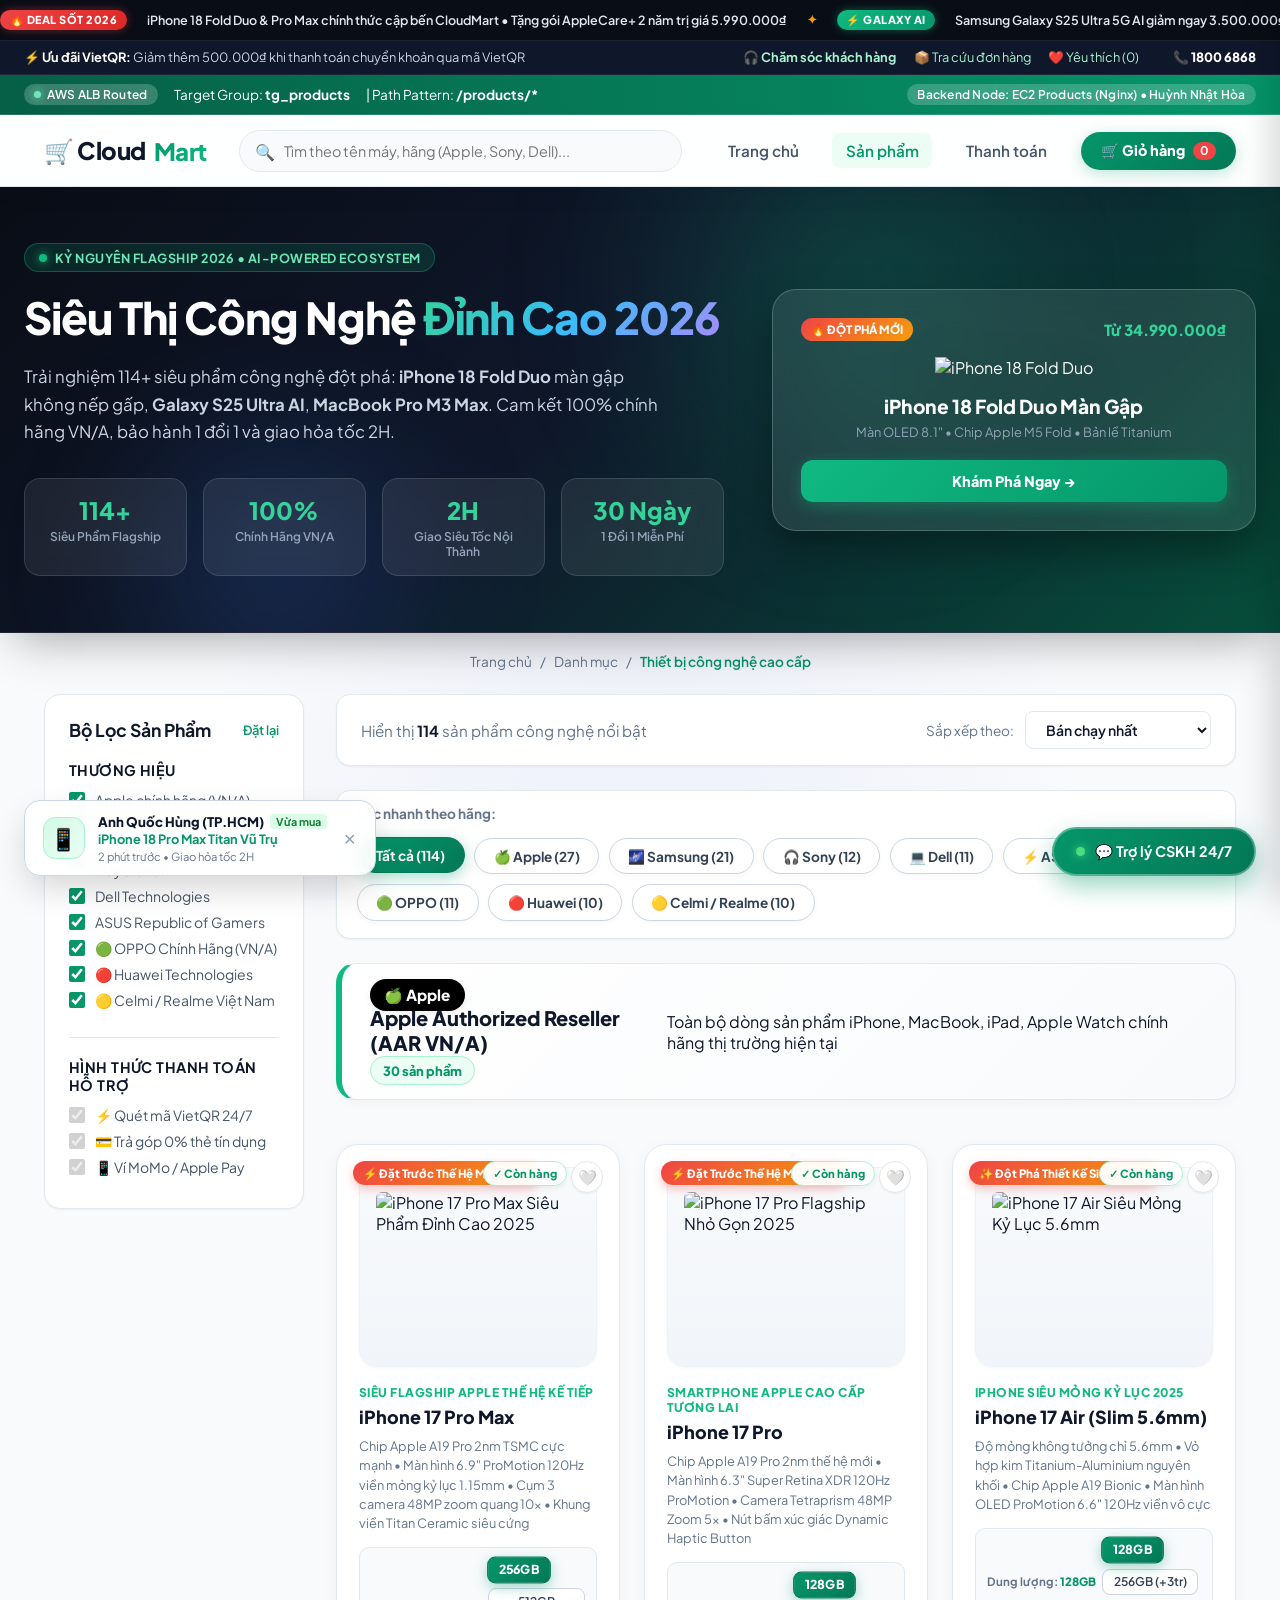
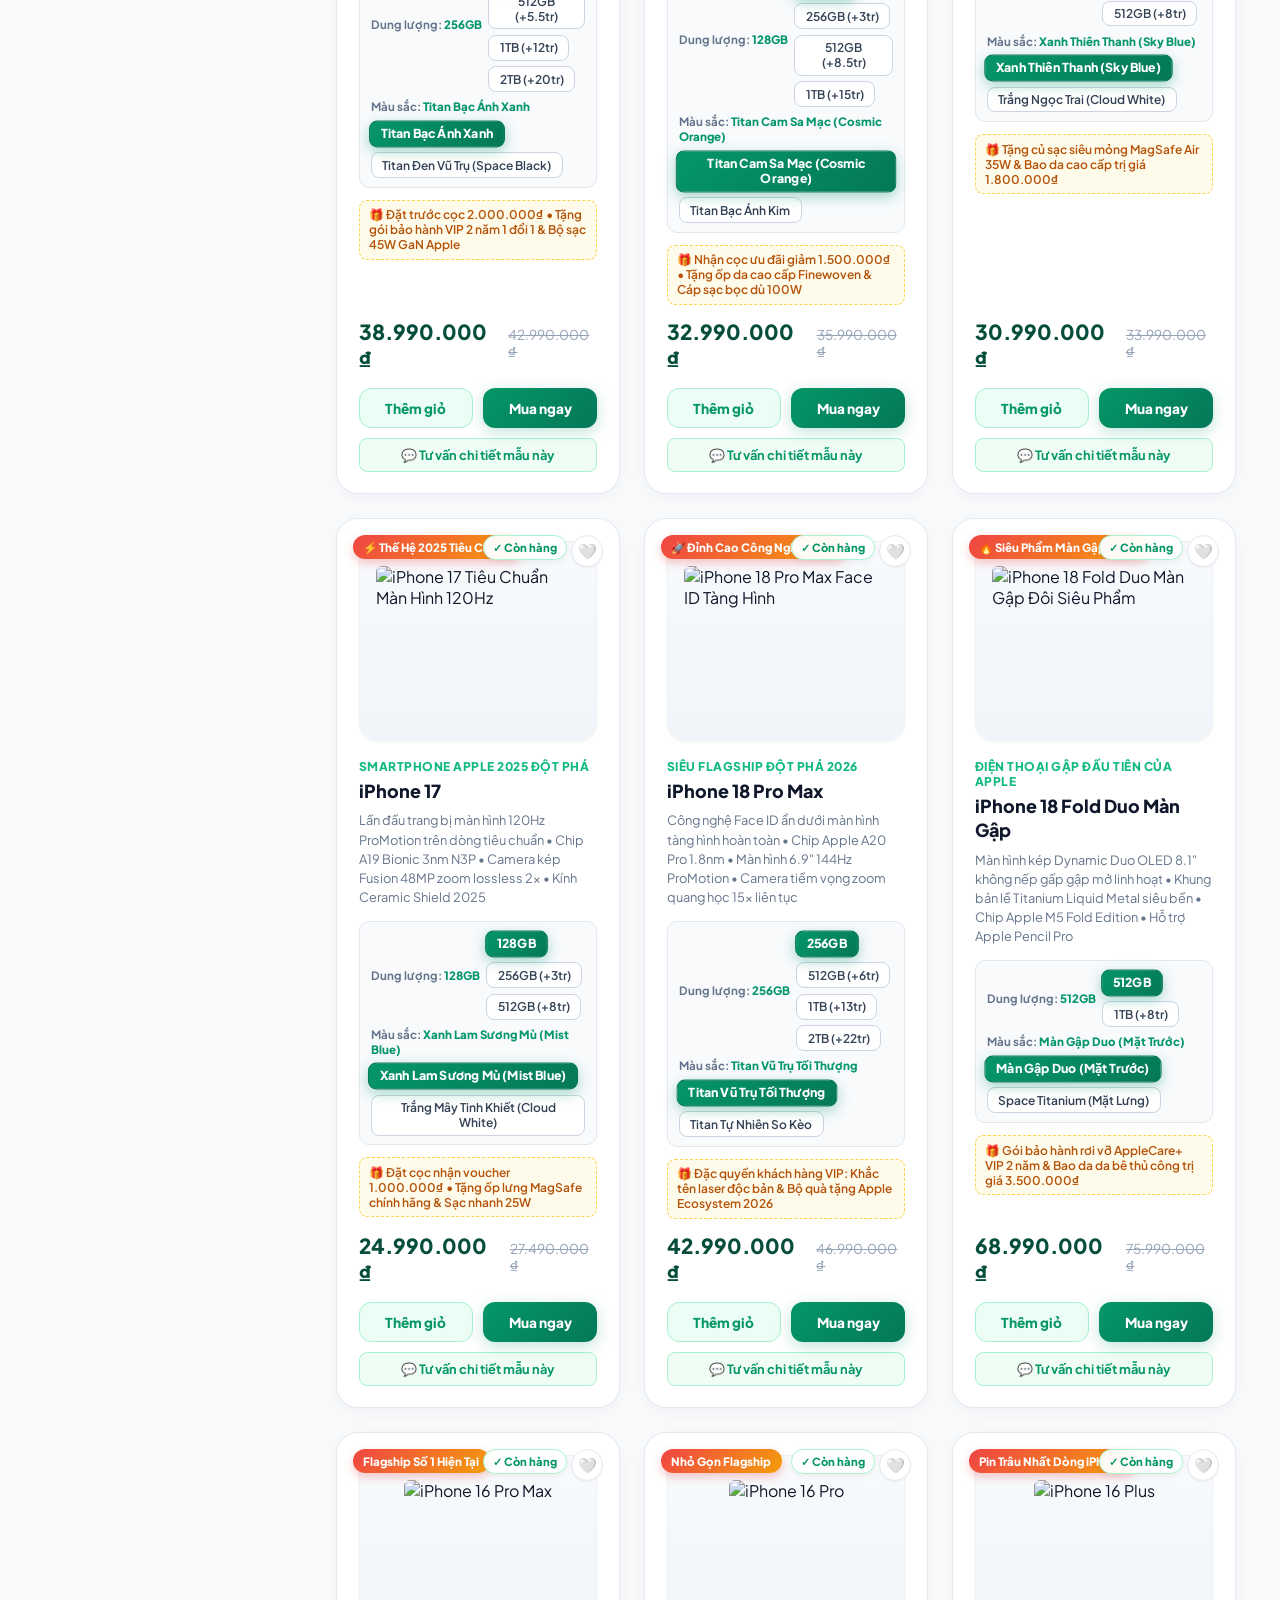
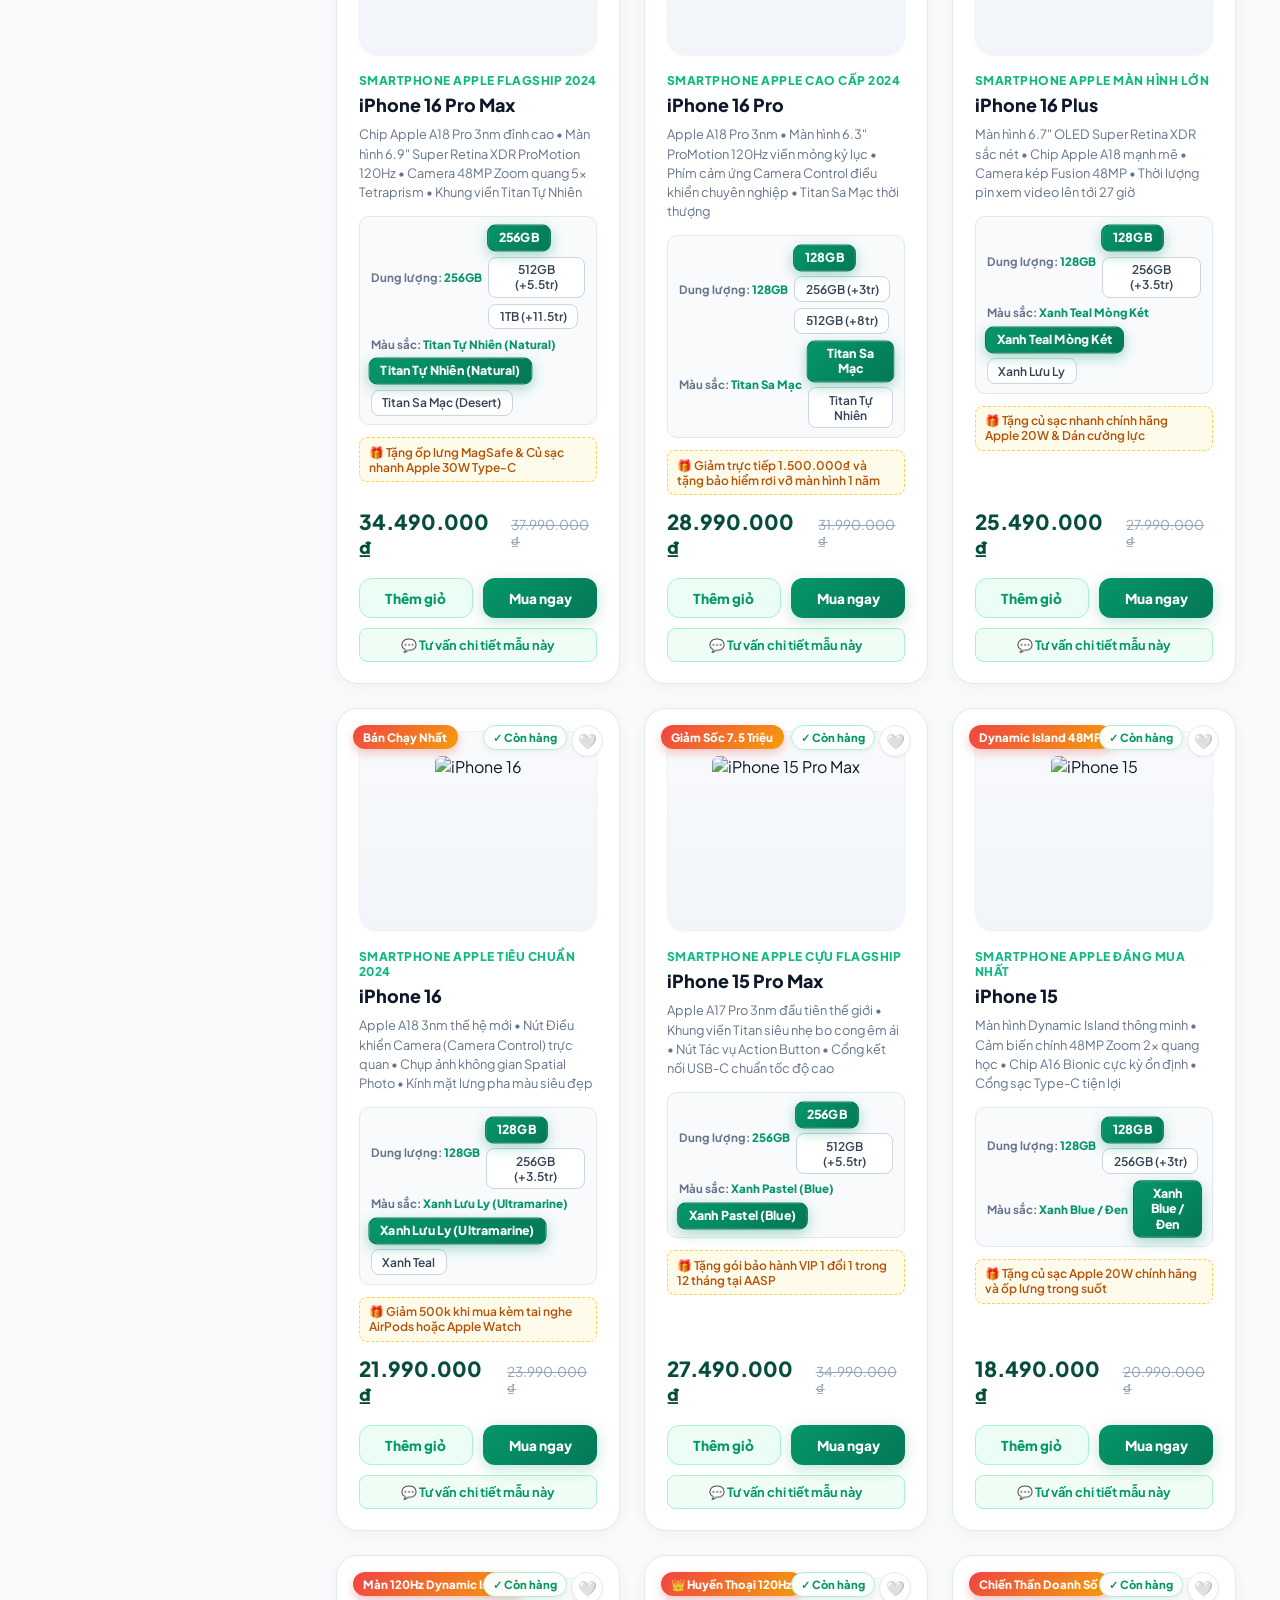
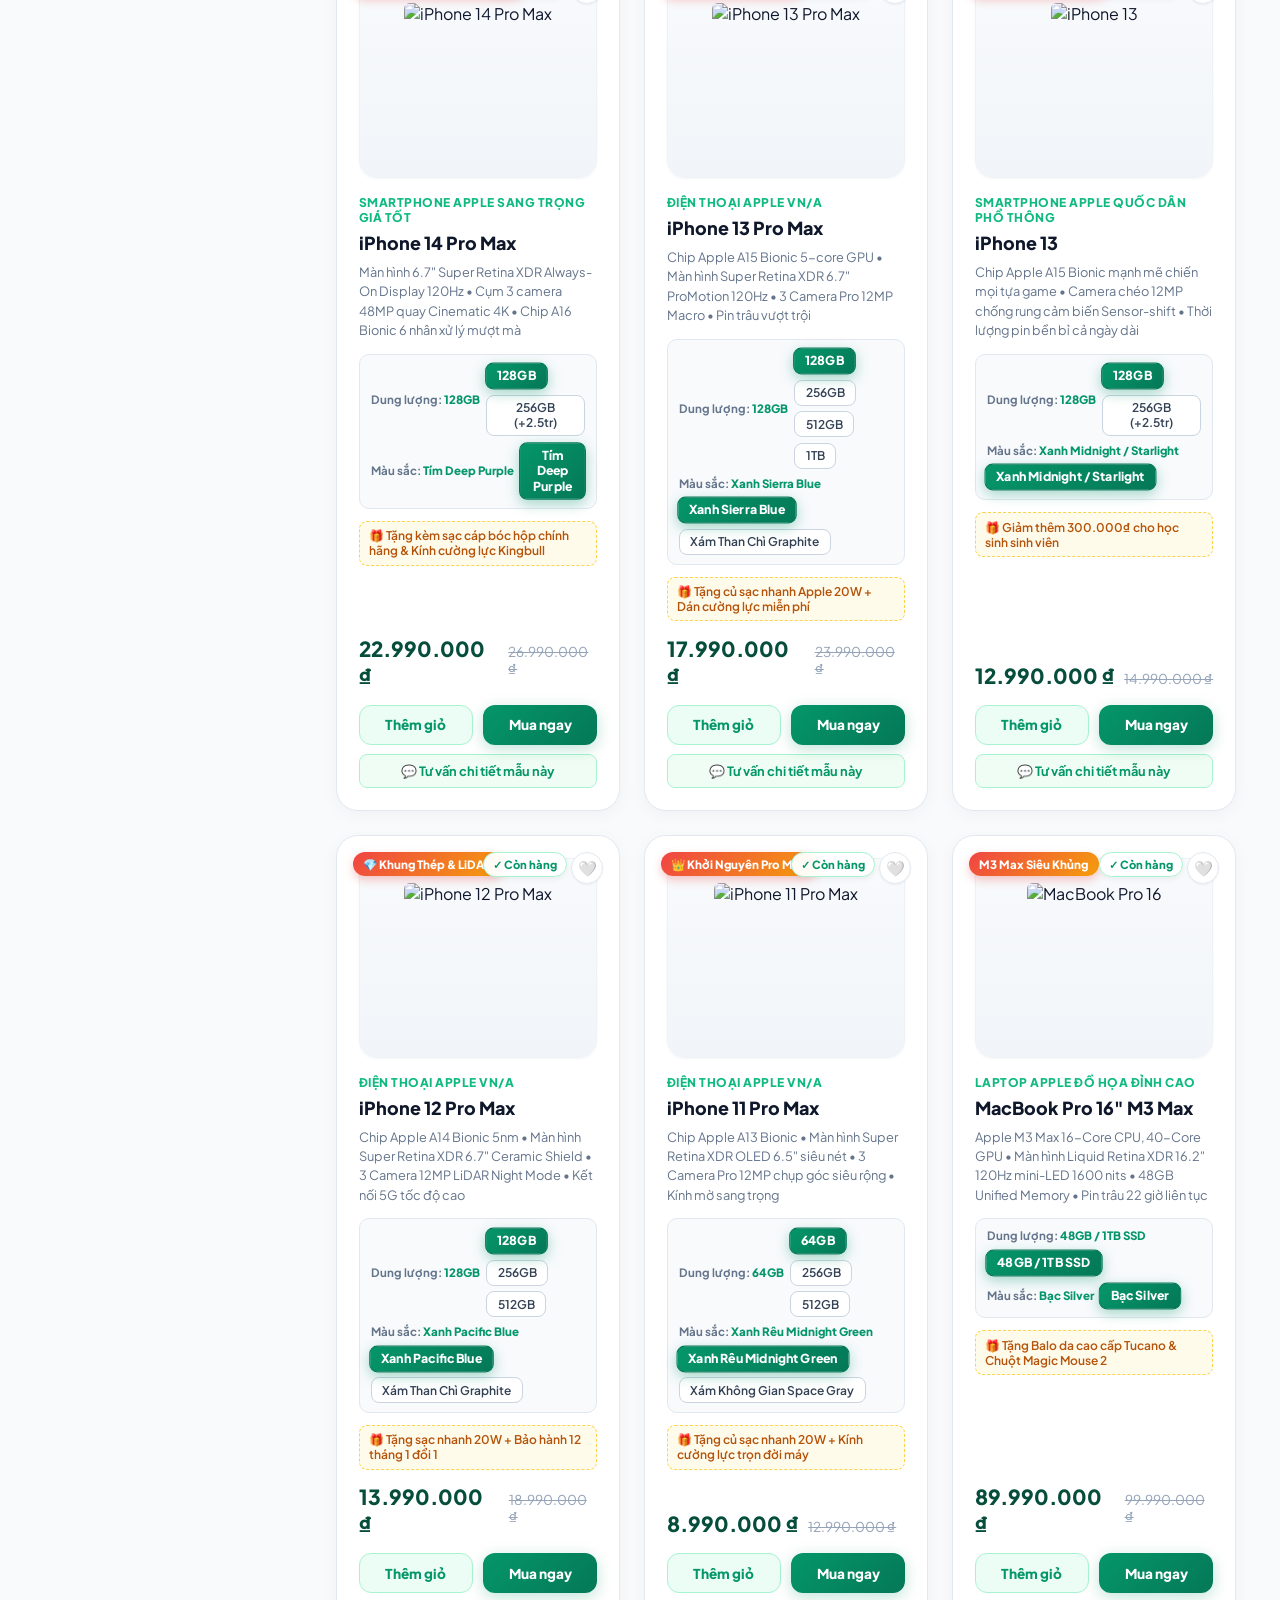
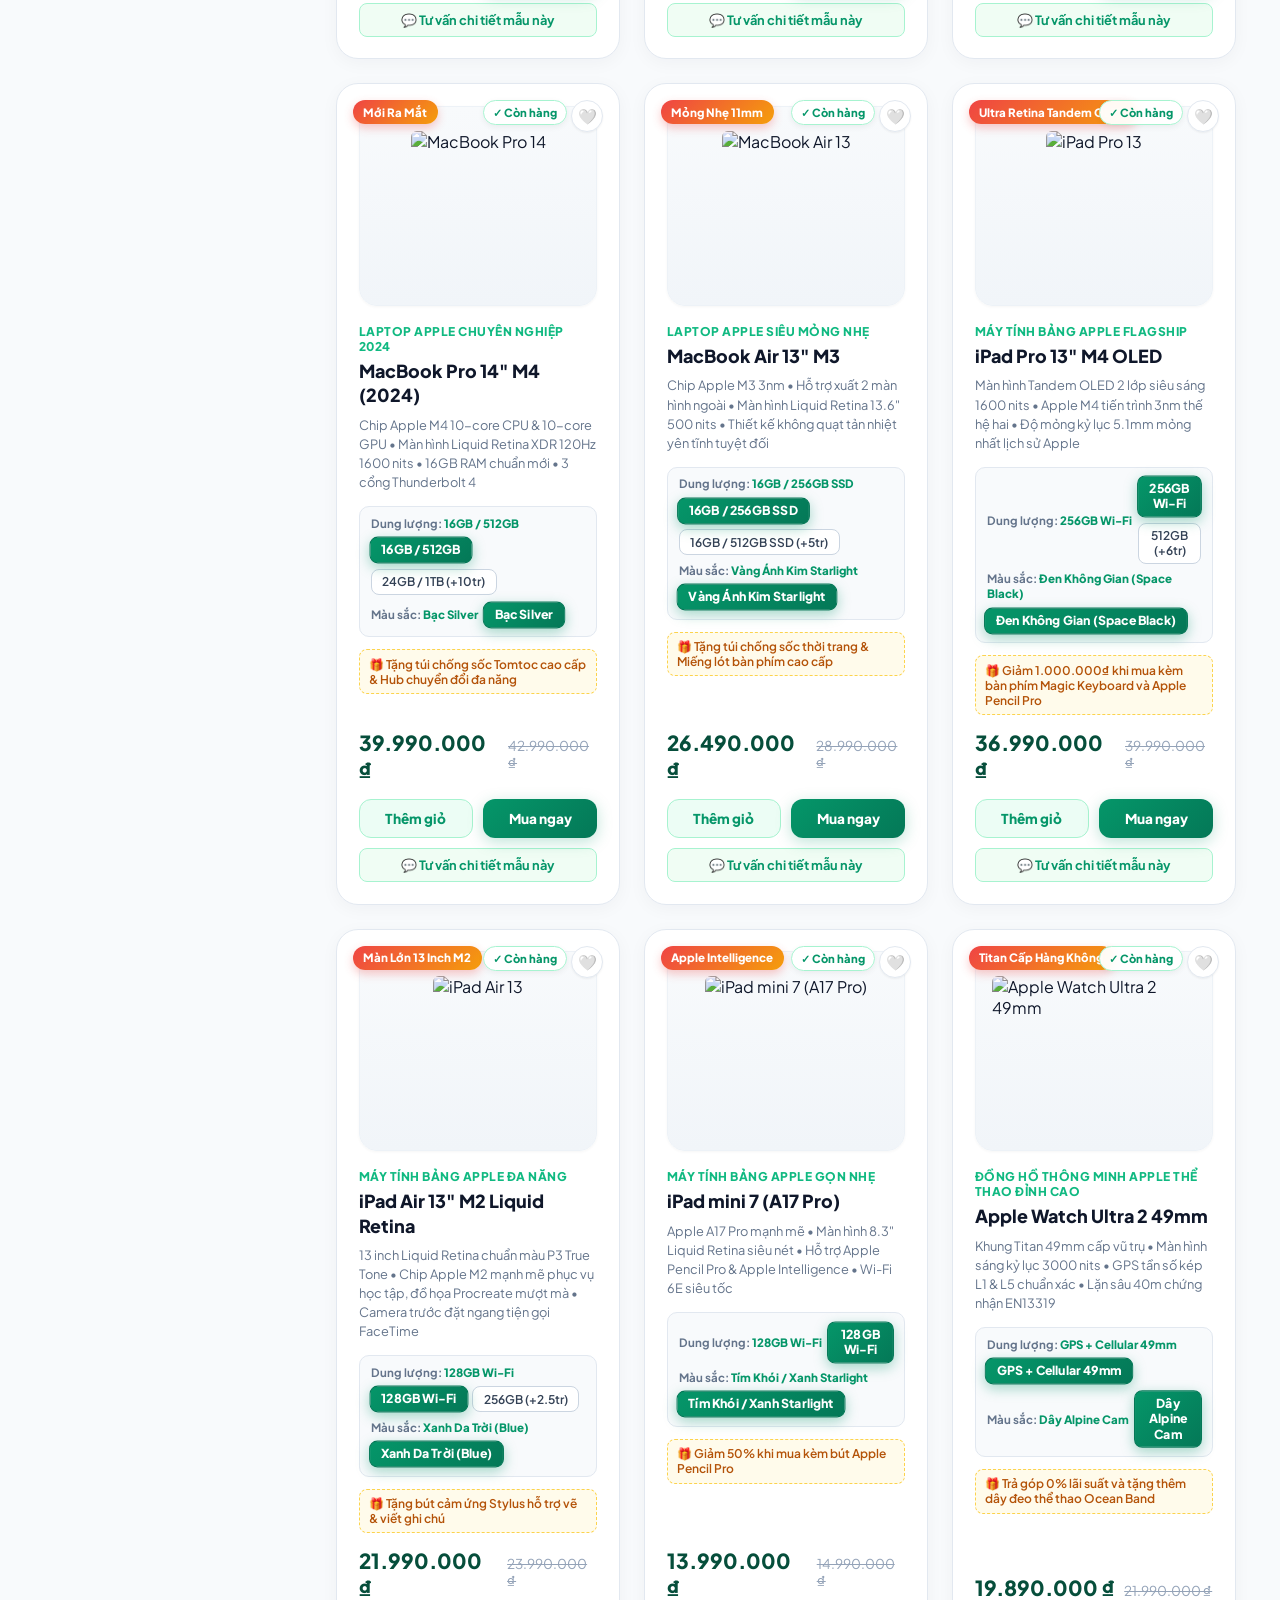
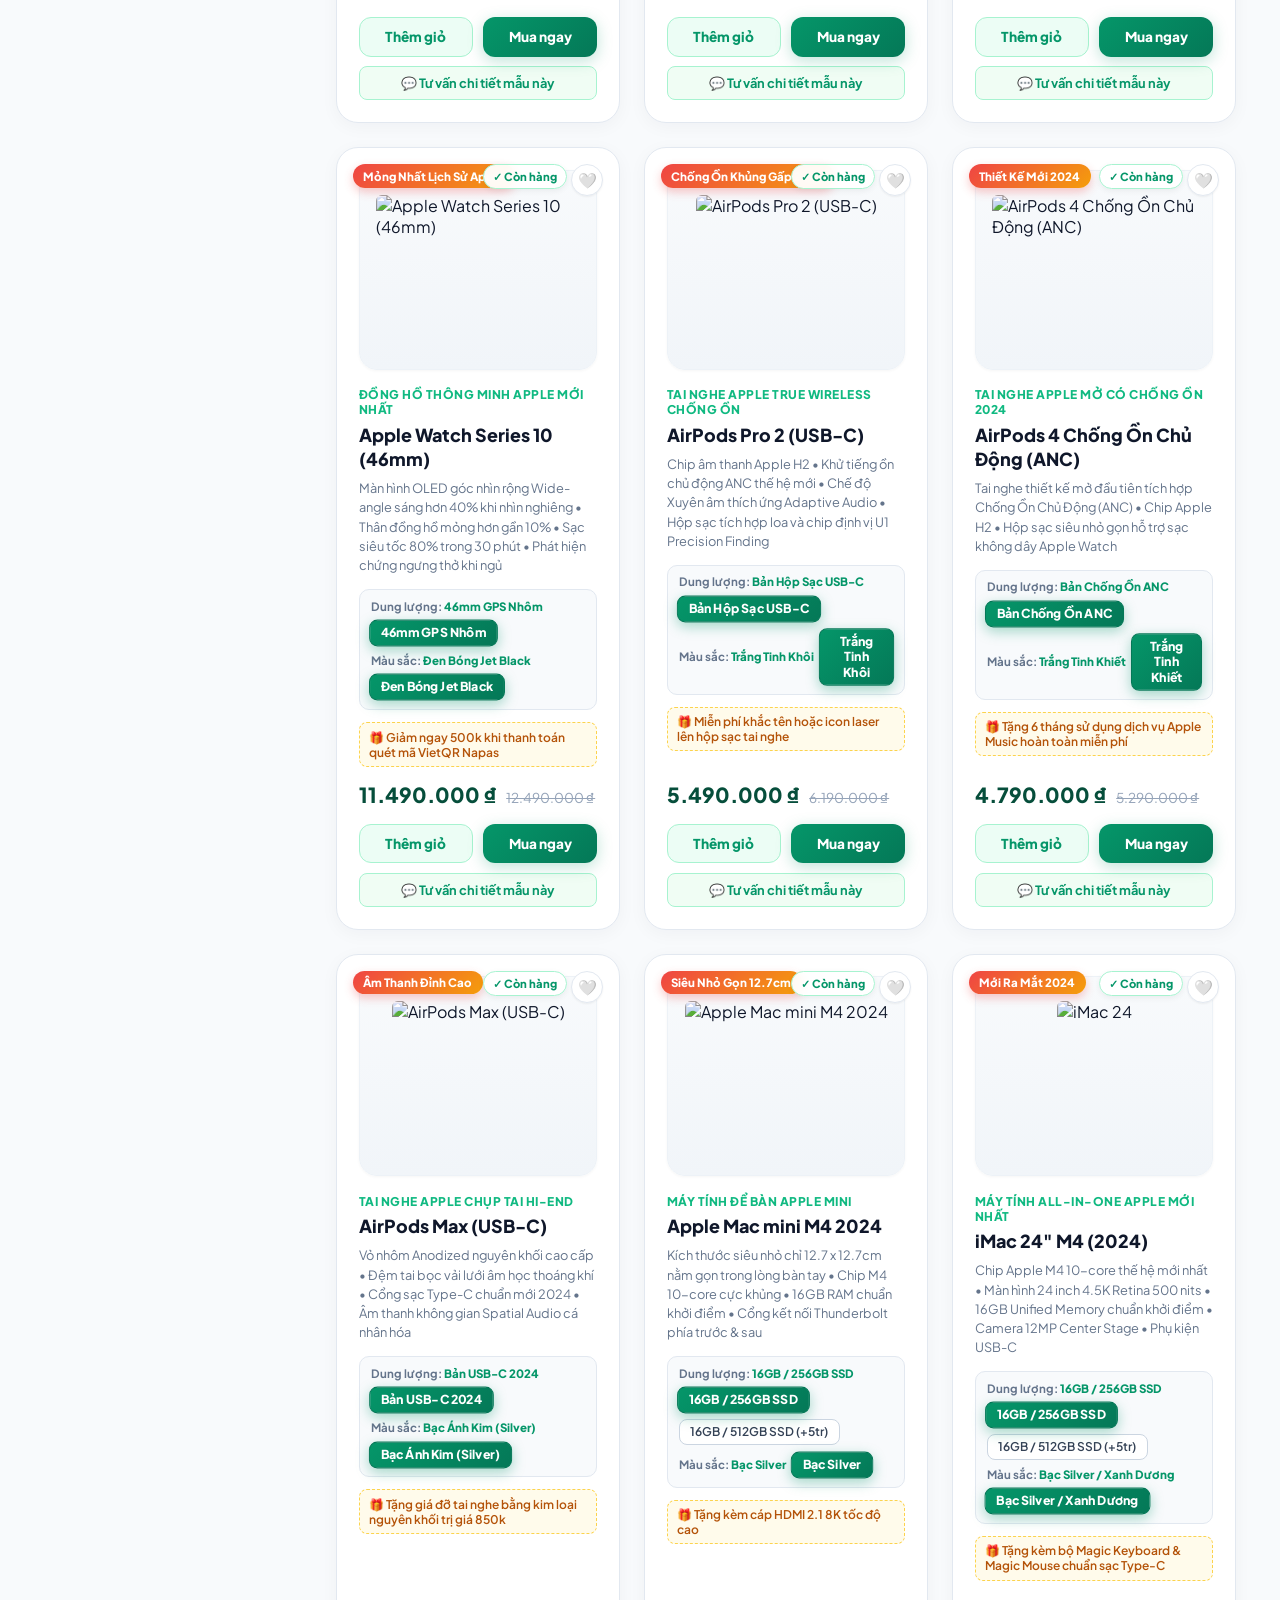
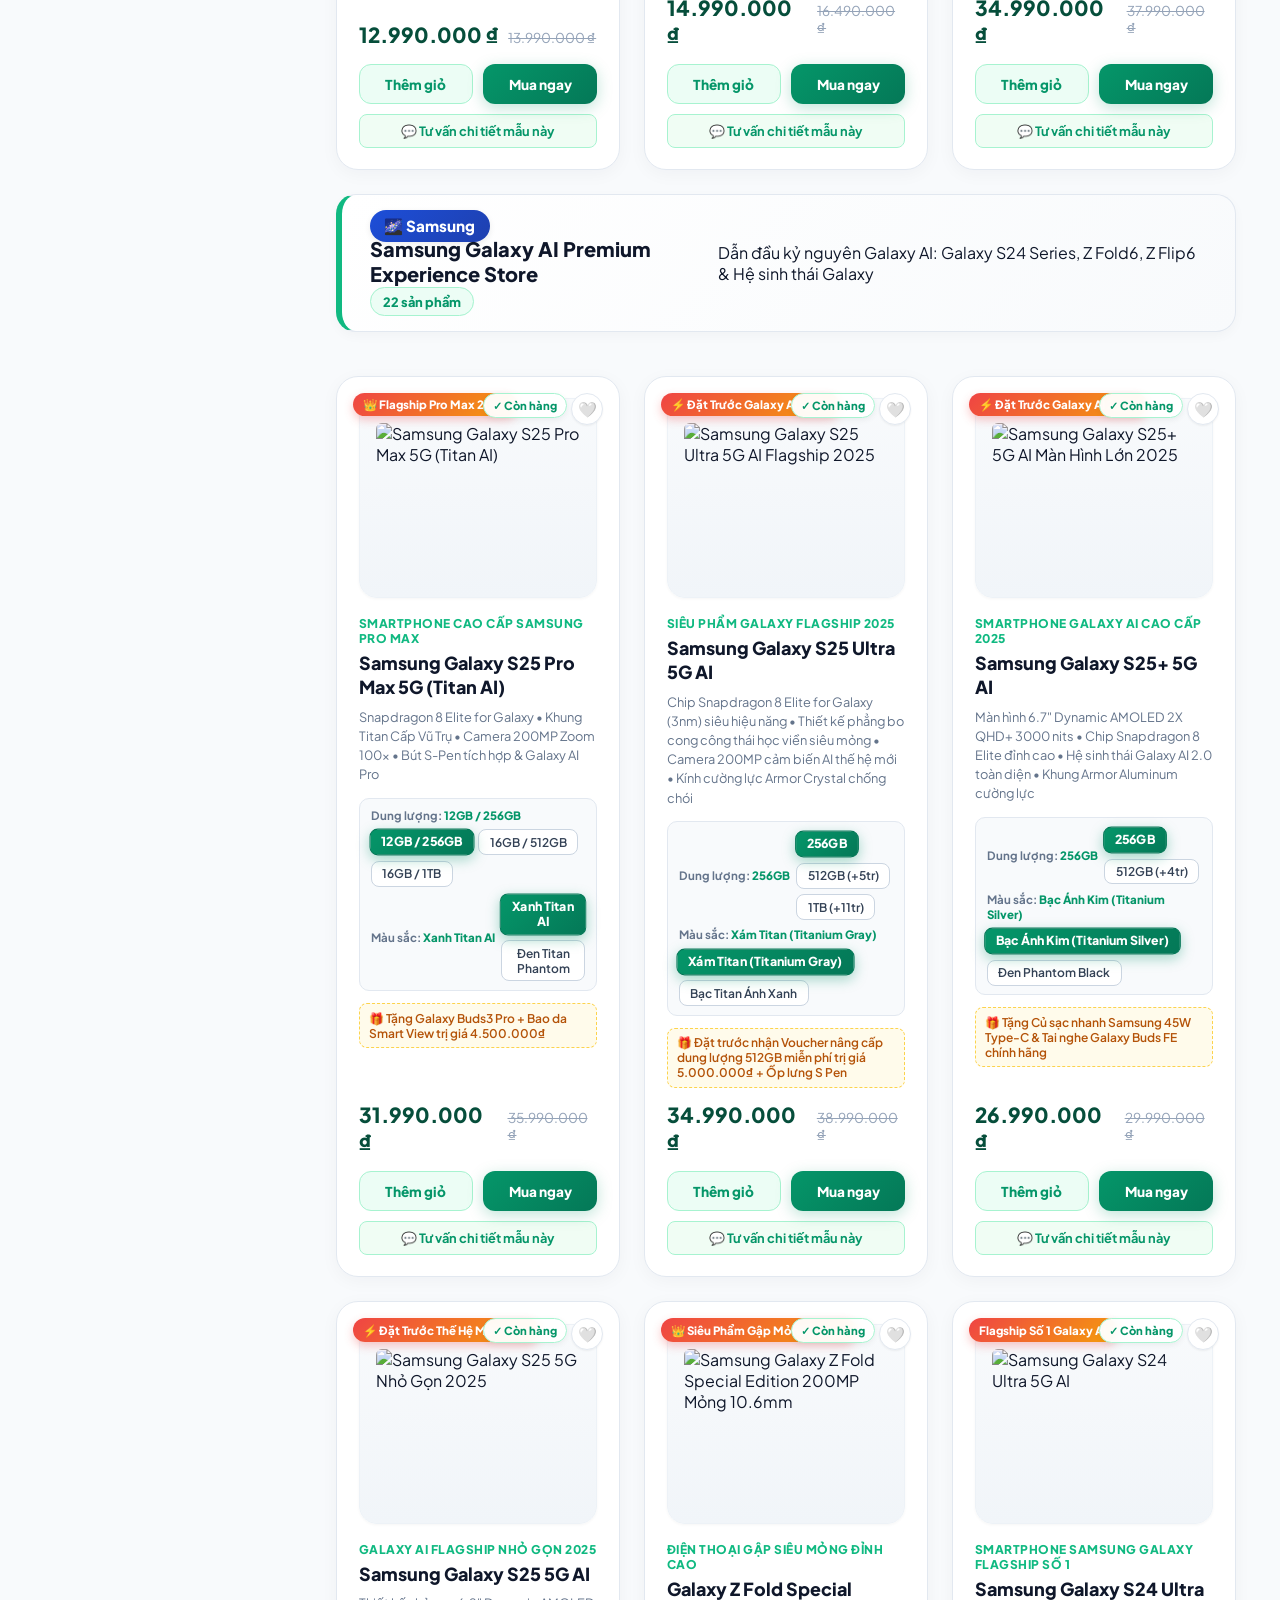
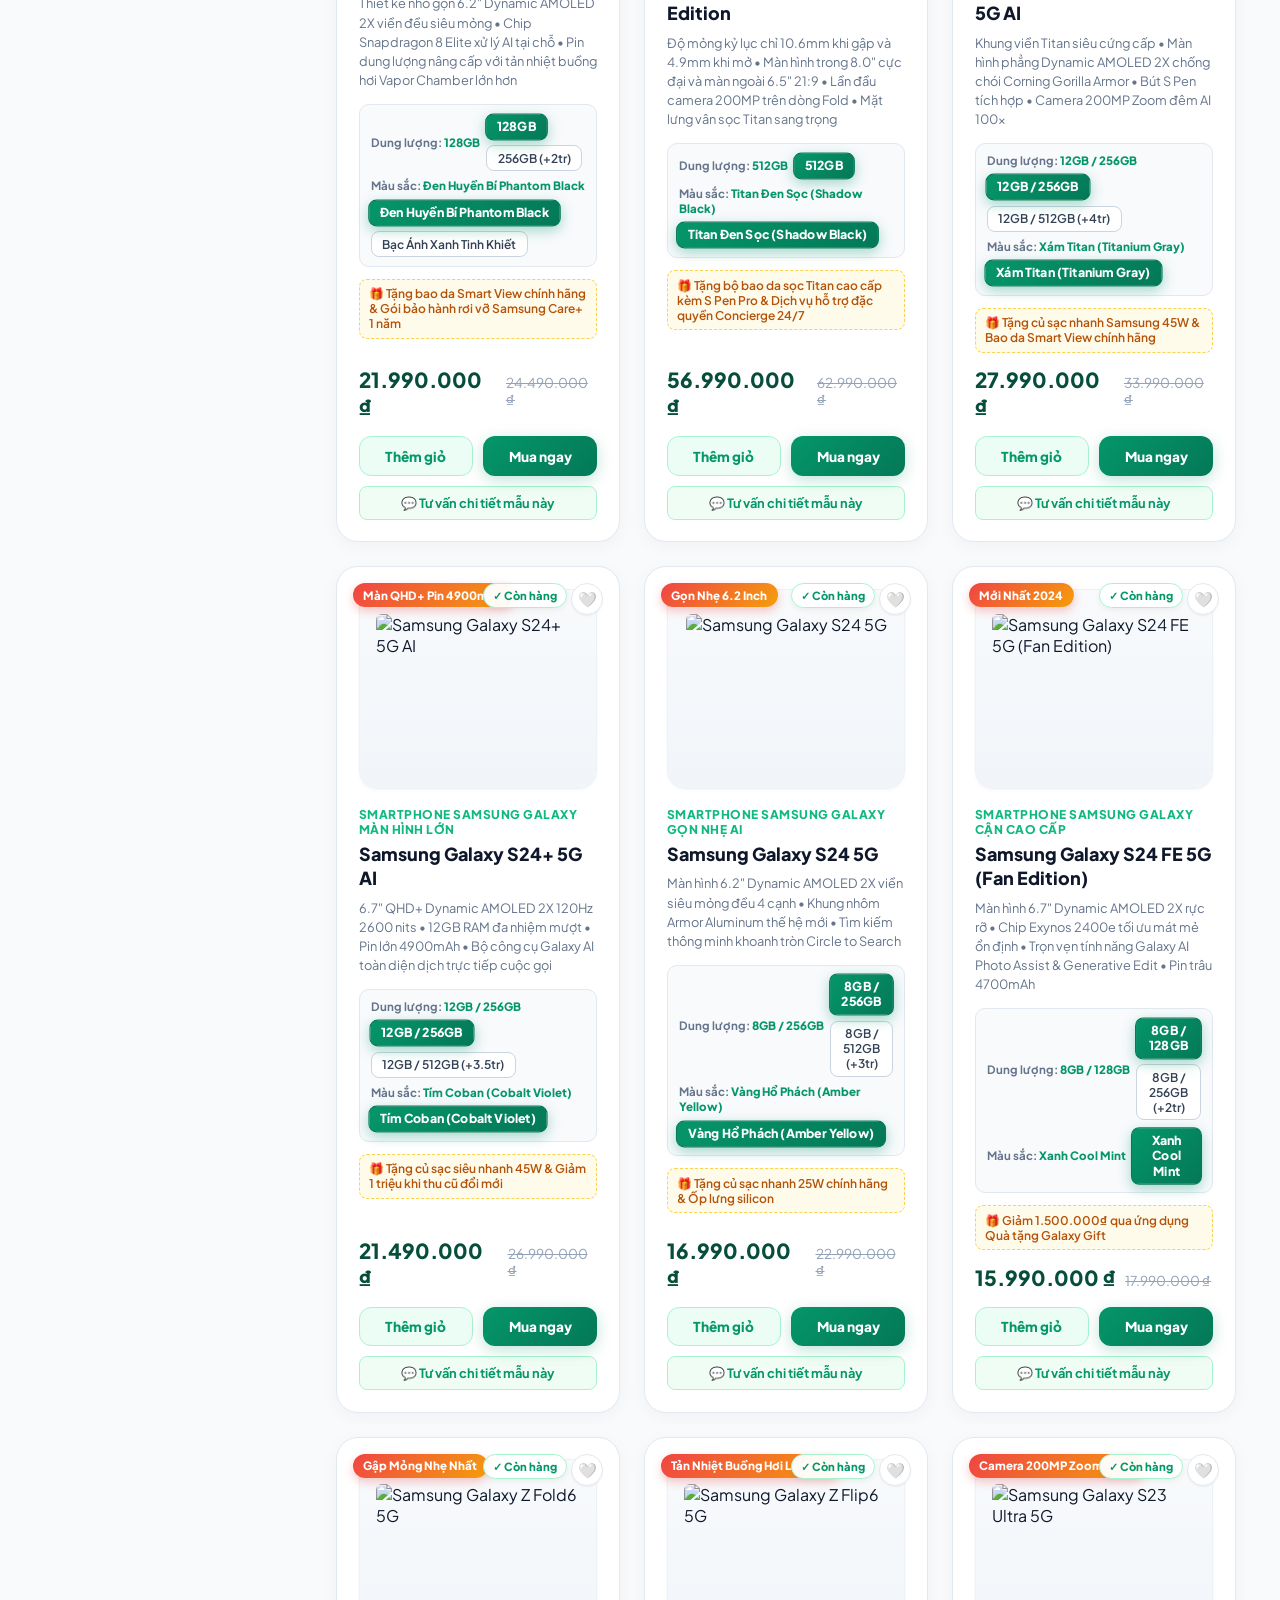
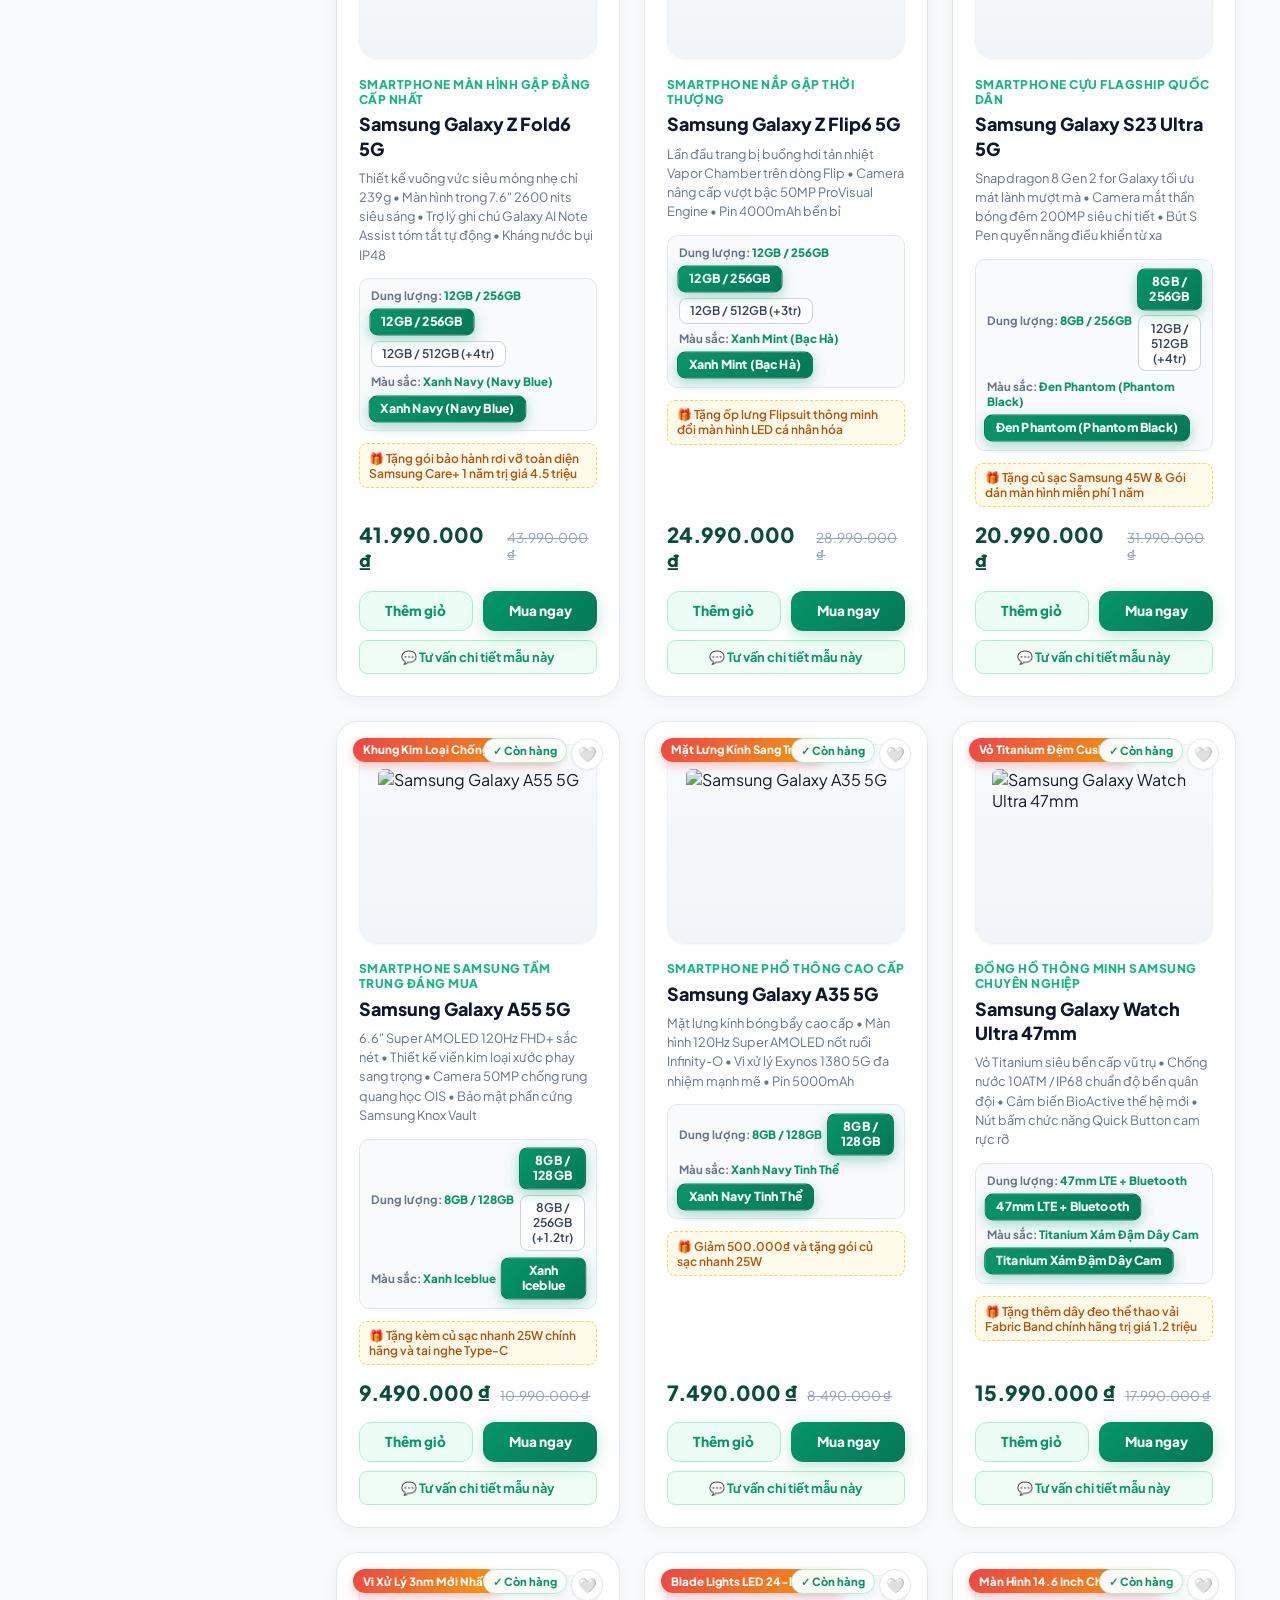
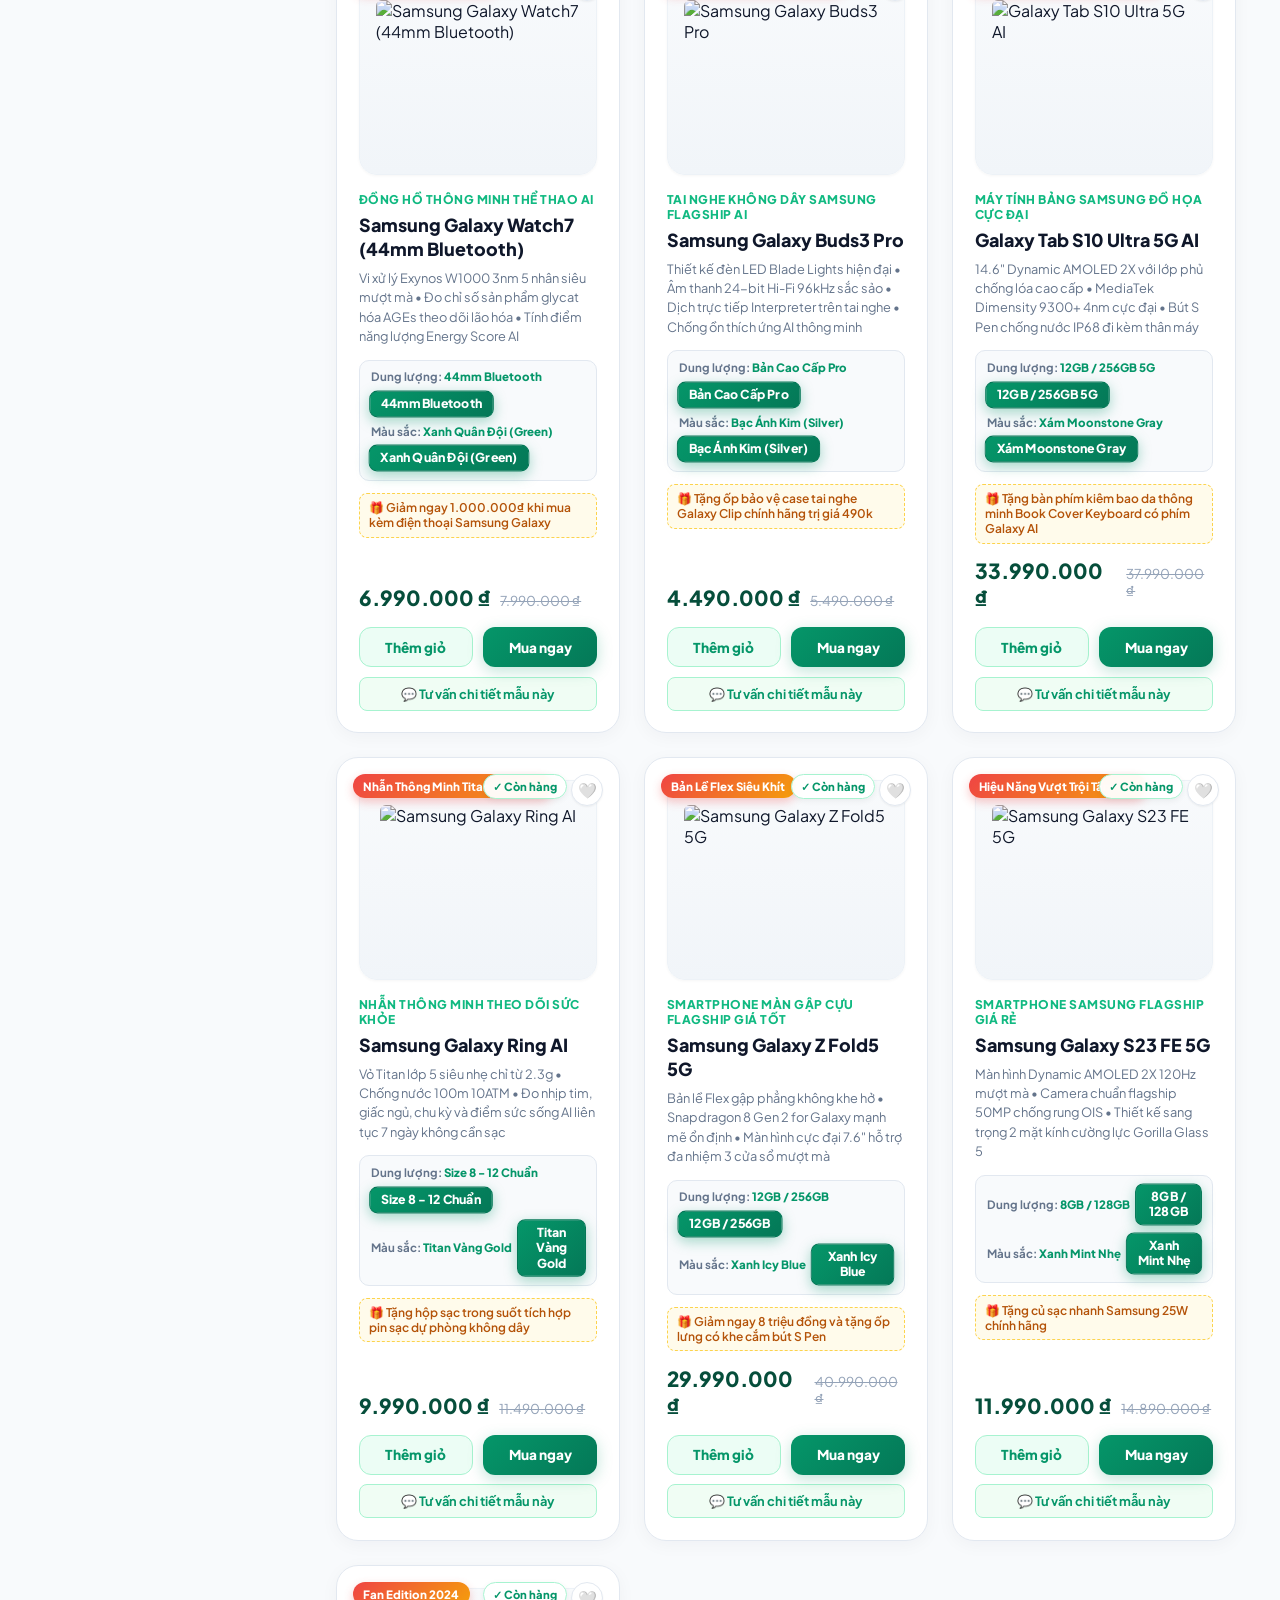
==== commit 39f04c2c: "feat(cskh): add 1-click consultation button on all cards and sub-family anchor matching - Added '💬 T" ====
--- a/demo_pages/products/index.html
+++ b/demo_pages/products/index.html
@@ -122,6 +122,9 @@
         .card-actions { display: grid; grid-template-columns: 1fr 1fr; gap: 0.6rem; }
         .btn-buy-now { background: var(--primary); color: white; border: none; padding: 0.65rem; border-radius: 8px; font-weight: 700; font-size: 0.875rem; cursor: pointer; text-decoration: none; text-align: center; transition: 0.2s; }
         .btn-buy-now:hover { background: var(--primary-hover); }
+        .btn-consult-mini { grid-column: span 2; background: #f0fdf4; color: #059669; border: 1.5px solid #a7f3d0; padding: 0.5rem; border-radius: 8px; font-weight: 700; font-size: 0.8rem; cursor: pointer; text-align: center; transition: 0.2s; display: flex; align-items: center; justify-content: center; gap: 0.35rem; }
+        .btn-consult-mini:hover { background: #d1fae5; border-color: #34d399; color: #047857; transform: translateY(-1px); }
+
         .btn-cart-mini { background: #ecfdf5; color: var(--primary); border: 1.5px solid #a7f3d0; padding: 0.65rem; border-radius: 8px; font-weight: 700; font-size: 0.875rem; cursor: pointer; transition: 0.2s; text-align: center; }
         .btn-cart-mini:hover { background: #d1fae5; }
 
@@ -1353,6 +1356,7 @@
                         <div class="card-actions">
                             <button type="button" class="btn-cart-mini" onclick="addToCart(this)">Thêm giỏ</button>
                             <button type="button" class="btn-buy-now" onclick="buyNow(this)">Mua ngay</button>
+                            <button type="button" class="btn-consult-mini" onclick="consultProduct(this)">💬 Tư vấn chi tiết mẫu này</button>
                         </div>
                     </div>
 
@@ -1393,6 +1397,7 @@
                         <div class="card-actions">
                             <button type="button" class="btn-cart-mini" onclick="addToCart(this)">Thêm giỏ</button>
                             <button type="button" class="btn-buy-now" onclick="buyNow(this)">Mua ngay</button>
+                            <button type="button" class="btn-consult-mini" onclick="consultProduct(this)">💬 Tư vấn chi tiết mẫu này</button>
                         </div>
                     </div>
 
@@ -1432,6 +1437,7 @@
                         <div class="card-actions">
                             <button type="button" class="btn-cart-mini" onclick="addToCart(this)">Thêm giỏ</button>
                             <button type="button" class="btn-buy-now" onclick="buyNow(this)">Mua ngay</button>
+                            <button type="button" class="btn-consult-mini" onclick="consultProduct(this)">💬 Tư vấn chi tiết mẫu này</button>
                         </div>
                     </div>
 
@@ -1471,6 +1477,7 @@
                         <div class="card-actions">
                             <button type="button" class="btn-cart-mini" onclick="addToCart(this)">Thêm giỏ</button>
                             <button type="button" class="btn-buy-now" onclick="buyNow(this)">Mua ngay</button>
+                            <button type="button" class="btn-consult-mini" onclick="consultProduct(this)">💬 Tư vấn chi tiết mẫu này</button>
                         </div>
                     </div>
 
@@ -1511,6 +1518,7 @@
                         <div class="card-actions">
                             <button type="button" class="btn-cart-mini" onclick="addToCart(this)">Thêm giỏ</button>
                             <button type="button" class="btn-buy-now" onclick="buyNow(this)">Mua ngay</button>
+                            <button type="button" class="btn-consult-mini" onclick="consultProduct(this)">💬 Tư vấn chi tiết mẫu này</button>
                         </div>
                     </div>
 
@@ -1549,6 +1557,7 @@
                         <div class="card-actions">
                             <button type="button" class="btn-cart-mini" onclick="addToCart(this)">Thêm giỏ</button>
                             <button type="button" class="btn-buy-now" onclick="buyNow(this)">Mua ngay</button>
+                            <button type="button" class="btn-consult-mini" onclick="consultProduct(this)">💬 Tư vấn chi tiết mẫu này</button>
                         </div>
                     </div>
 
@@ -1588,6 +1597,7 @@
                         <div class="card-actions">
                             <button type="button" class="btn-cart-mini" onclick="addToCart(this)">Thêm giỏ</button>
                             <button type="button" class="btn-buy-now" onclick="buyNow(this)">Mua ngay</button>
+                            <button type="button" class="btn-consult-mini" onclick="consultProduct(this)">💬 Tư vấn chi tiết mẫu này</button>
                         </div>
                     </div>
 
@@ -1627,6 +1637,7 @@
                         <div class="card-actions">
                             <button type="button" class="btn-cart-mini" onclick="addToCart(this)">Thêm giỏ</button>
                             <button type="button" class="btn-buy-now" onclick="buyNow(this)">Mua ngay</button>
+                            <button type="button" class="btn-consult-mini" onclick="consultProduct(this)">💬 Tư vấn chi tiết mẫu này</button>
                         </div>
                     </div>
 
@@ -1665,6 +1676,7 @@
                         <div class="card-actions">
                             <button type="button" class="btn-cart-mini" onclick="addToCart(this)">Thêm giỏ</button>
                             <button type="button" class="btn-buy-now" onclick="buyNow(this)">Mua ngay</button>
+                            <button type="button" class="btn-consult-mini" onclick="consultProduct(this)">💬 Tư vấn chi tiết mẫu này</button>
                         </div>
                     </div>
 
@@ -1703,6 +1715,7 @@
                         <div class="card-actions">
                             <button type="button" class="btn-cart-mini" onclick="addToCart(this)">Thêm giỏ</button>
                             <button type="button" class="btn-buy-now" onclick="buyNow(this)">Mua ngay</button>
+                            <button type="button" class="btn-consult-mini" onclick="consultProduct(this)">💬 Tư vấn chi tiết mẫu này</button>
                         </div>
                     </div>
 
@@ -1740,6 +1753,7 @@
                         <div class="card-actions">
                             <button type="button" class="btn-cart-mini" onclick="addToCart(this)">Thêm giỏ</button>
                             <button type="button" class="btn-buy-now" onclick="buyNow(this)">Mua ngay</button>
+                            <button type="button" class="btn-consult-mini" onclick="consultProduct(this)">💬 Tư vấn chi tiết mẫu này</button>
                         </div>
                     </div>
 
@@ -1777,6 +1791,7 @@
                         <div class="card-actions">
                             <button type="button" class="btn-cart-mini" onclick="addToCart(this)">Thêm giỏ</button>
                             <button type="button" class="btn-buy-now" onclick="buyNow(this)">Mua ngay</button>
+                            <button type="button" class="btn-consult-mini" onclick="consultProduct(this)">💬 Tư vấn chi tiết mẫu này</button>
                         </div>
                     </div>
 
@@ -1814,6 +1829,7 @@
                         <div class="card-actions">
                             <button type="button" class="btn-cart-mini" onclick="addToCart(this)">Thêm giỏ</button>
                             <button type="button" class="btn-buy-now" onclick="buyNow(this)">Mua ngay</button>
+                            <button type="button" class="btn-consult-mini" onclick="consultProduct(this)">💬 Tư vấn chi tiết mẫu này</button>
                         </div>
                     </div>
 
@@ -1854,6 +1870,7 @@
                         <div class="card-actions">
                             <button type="button" class="btn-cart-mini" onclick="addToCart(this)">Thêm giỏ</button>
                             <button type="button" class="btn-buy-now" onclick="buyNow(this)">Mua ngay</button>
+                            <button type="button" class="btn-consult-mini" onclick="consultProduct(this)">💬 Tư vấn chi tiết mẫu này</button>
                         </div>
                     </div>
 <div class="product-card" data-brand="Apple">
@@ -1890,6 +1907,7 @@
                         <div class="card-actions">
                             <button type="button" class="btn-cart-mini" onclick="addToCart(this)">Thêm giỏ</button>
                             <button type="button" class="btn-buy-now" onclick="buyNow(this)">Mua ngay</button>
+                            <button type="button" class="btn-consult-mini" onclick="consultProduct(this)">💬 Tư vấn chi tiết mẫu này</button>
                         </div>
                     </div>
                     <div class="product-card" data-brand="Apple">
@@ -1928,6 +1946,7 @@
                         <div class="card-actions">
                             <button type="button" class="btn-cart-mini" onclick="addToCart(this)">Thêm giỏ</button>
                             <button type="button" class="btn-buy-now" onclick="buyNow(this)">Mua ngay</button>
+                            <button type="button" class="btn-consult-mini" onclick="consultProduct(this)">💬 Tư vấn chi tiết mẫu này</button>
                         </div>
                     </div>
                     <div class="product-card" data-brand="Apple">
@@ -1966,10 +1985,11 @@
                         <div class="card-actions">
                             <button type="button" class="btn-cart-mini" onclick="addToCart(this)">Thêm giỏ</button>
                             <button type="button" class="btn-buy-now" onclick="buyNow(this)">Mua ngay</button>
-                        </div>
-                    </div>
-
-                    <div class="product-card" M3 Max" data-brand="Apple">
+                            <button type="button" class="btn-consult-mini" onclick="consultProduct(this)">💬 Tư vấn chi tiết mẫu này</button>
+                        </div>
+                    </div>
+
+                    <div class="product-card" data-brand="Apple">
                         <button type="button" class="btn-wishlist" onclick="toggleWishlist(this)" title="Thêm vào yêu thích">🤍</button>
                         <span class="tag-badge">M3 Max Siêu Khủng</span>
                         <span class="stock-tag">✓ Còn hàng</span>
@@ -2002,10 +2022,11 @@
                         <div class="card-actions">
                             <button type="button" class="btn-cart-mini" onclick="addToCart(this)">Thêm giỏ</button>
                             <button type="button" class="btn-buy-now" onclick="buyNow(this)">Mua ngay</button>
-                        </div>
-                    </div>
-
-                    <div class="product-card" M4 (2024)" data-brand="Apple">
+                            <button type="button" class="btn-consult-mini" onclick="consultProduct(this)">💬 Tư vấn chi tiết mẫu này</button>
+                        </div>
+                    </div>
+
+                    <div class="product-card" data-brand="Apple">
                         <button type="button" class="btn-wishlist" onclick="toggleWishlist(this)" title="Thêm vào yêu thích">🤍</button>
                         <span class="tag-badge">Mới Ra Mắt</span>
                         <span class="stock-tag">✓ Còn hàng</span>
@@ -2039,10 +2060,11 @@
                         <div class="card-actions">
                             <button type="button" class="btn-cart-mini" onclick="addToCart(this)">Thêm giỏ</button>
                             <button type="button" class="btn-buy-now" onclick="buyNow(this)">Mua ngay</button>
-                        </div>
-                    </div>
-
-                    <div class="product-card" M3" data-brand="Apple">
+                            <button type="button" class="btn-consult-mini" onclick="consultProduct(this)">💬 Tư vấn chi tiết mẫu này</button>
+                        </div>
+                    </div>
+
+                    <div class="product-card" data-brand="Apple">
                         <button type="button" class="btn-wishlist" onclick="toggleWishlist(this)" title="Thêm vào yêu thích">🤍</button>
                         <span class="tag-badge">Mỏng Nhẹ 11mm</span>
                         <span class="stock-tag">✓ Còn hàng</span>
@@ -2076,10 +2098,11 @@
                         <div class="card-actions">
                             <button type="button" class="btn-cart-mini" onclick="addToCart(this)">Thêm giỏ</button>
                             <button type="button" class="btn-buy-now" onclick="buyNow(this)">Mua ngay</button>
-                        </div>
-                    </div>
-
-                    <div class="product-card" M4 OLED" data-brand="Apple">
+                            <button type="button" class="btn-consult-mini" onclick="consultProduct(this)">💬 Tư vấn chi tiết mẫu này</button>
+                        </div>
+                    </div>
+
+                    <div class="product-card" data-brand="Apple">
                         <button type="button" class="btn-wishlist" onclick="toggleWishlist(this)" title="Thêm vào yêu thích">🤍</button>
                         <span class="tag-badge">Ultra Retina Tandem OLED</span>
                         <span class="stock-tag">✓ Còn hàng</span>
@@ -2113,10 +2136,11 @@
                         <div class="card-actions">
                             <button type="button" class="btn-cart-mini" onclick="addToCart(this)">Thêm giỏ</button>
                             <button type="button" class="btn-buy-now" onclick="buyNow(this)">Mua ngay</button>
-                        </div>
-                    </div>
-
-                    <div class="product-card" M2 Liquid Retina" data-brand="Apple">
+                            <button type="button" class="btn-consult-mini" onclick="consultProduct(this)">💬 Tư vấn chi tiết mẫu này</button>
+                        </div>
+                    </div>
+
+                    <div class="product-card" data-brand="Apple">
                         <button type="button" class="btn-wishlist" onclick="toggleWishlist(this)" title="Thêm vào yêu thích">🤍</button>
                         <span class="tag-badge">Màn Lớn 13 Inch M2</span>
                         <span class="stock-tag">✓ Còn hàng</span>
@@ -2150,6 +2174,7 @@
                         <div class="card-actions">
                             <button type="button" class="btn-cart-mini" onclick="addToCart(this)">Thêm giỏ</button>
                             <button type="button" class="btn-buy-now" onclick="buyNow(this)">Mua ngay</button>
+                            <button type="button" class="btn-consult-mini" onclick="consultProduct(this)">💬 Tư vấn chi tiết mẫu này</button>
                         </div>
                     </div>
 
@@ -2186,6 +2211,7 @@
                         <div class="card-actions">
                             <button type="button" class="btn-cart-mini" onclick="addToCart(this)">Thêm giỏ</button>
                             <button type="button" class="btn-buy-now" onclick="buyNow(this)">Mua ngay</button>
+                            <button type="button" class="btn-consult-mini" onclick="consultProduct(this)">💬 Tư vấn chi tiết mẫu này</button>
                         </div>
                     </div>
 
@@ -2222,6 +2248,7 @@
                         <div class="card-actions">
                             <button type="button" class="btn-cart-mini" onclick="addToCart(this)">Thêm giỏ</button>
                             <button type="button" class="btn-buy-now" onclick="buyNow(this)">Mua ngay</button>
+                            <button type="button" class="btn-consult-mini" onclick="consultProduct(this)">💬 Tư vấn chi tiết mẫu này</button>
                         </div>
                     </div>
 
@@ -2258,6 +2285,7 @@
                         <div class="card-actions">
                             <button type="button" class="btn-cart-mini" onclick="addToCart(this)">Thêm giỏ</button>
                             <button type="button" class="btn-buy-now" onclick="buyNow(this)">Mua ngay</button>
+                            <button type="button" class="btn-consult-mini" onclick="consultProduct(this)">💬 Tư vấn chi tiết mẫu này</button>
                         </div>
                     </div>
 
@@ -2294,6 +2322,7 @@
                         <div class="card-actions">
                             <button type="button" class="btn-cart-mini" onclick="addToCart(this)">Thêm giỏ</button>
                             <button type="button" class="btn-buy-now" onclick="buyNow(this)">Mua ngay</button>
+                            <button type="button" class="btn-consult-mini" onclick="consultProduct(this)">💬 Tư vấn chi tiết mẫu này</button>
                         </div>
                     </div>
 
@@ -2330,6 +2359,7 @@
                         <div class="card-actions">
                             <button type="button" class="btn-cart-mini" onclick="addToCart(this)">Thêm giỏ</button>
                             <button type="button" class="btn-buy-now" onclick="buyNow(this)">Mua ngay</button>
+                            <button type="button" class="btn-consult-mini" onclick="consultProduct(this)">💬 Tư vấn chi tiết mẫu này</button>
                         </div>
                     </div>
 
@@ -2366,6 +2396,7 @@
                         <div class="card-actions">
                             <button type="button" class="btn-cart-mini" onclick="addToCart(this)">Thêm giỏ</button>
                             <button type="button" class="btn-buy-now" onclick="buyNow(this)">Mua ngay</button>
+                            <button type="button" class="btn-consult-mini" onclick="consultProduct(this)">💬 Tư vấn chi tiết mẫu này</button>
                         </div>
                     </div>
 
@@ -2403,11 +2434,12 @@
                         <div class="card-actions">
                             <button type="button" class="btn-cart-mini" onclick="addToCart(this)">Thêm giỏ</button>
                             <button type="button" class="btn-buy-now" onclick="buyNow(this)">Mua ngay</button>
+                            <button type="button" class="btn-consult-mini" onclick="consultProduct(this)">💬 Tư vấn chi tiết mẫu này</button>
                         </div>
                     </div>
                 
 
-                    <div class="product-card" M4 (2024)" data-brand="Apple">
+                    <div class="product-card" data-brand="Apple">
                         <button type="button" class="btn-wishlist" onclick="toggleWishlist(this)" title="Thêm vào yêu thích">🤍</button>
                         <span class="tag-badge">Mới Ra Mắt 2024</span>
                         <span class="stock-tag">✓ Còn hàng</span>
@@ -2441,6 +2473,7 @@
                         <div class="card-actions">
                             <button type="button" class="btn-cart-mini" onclick="addToCart(this)">Thêm giỏ</button>
                             <button type="button" class="btn-buy-now" onclick="buyNow(this)">Mua ngay</button>
+                            <button type="button" class="btn-consult-mini" onclick="consultProduct(this)">💬 Tư vấn chi tiết mẫu này</button>
                         </div>
                     </div>
                 </div>
@@ -2495,6 +2528,7 @@
                         <div class="card-actions">
                             <button type="button" class="btn-cart-mini" onclick="addToCart(this)">Thêm giỏ</button>
                             <button type="button" class="btn-buy-now" onclick="buyNow(this)">Mua ngay</button>
+                            <button type="button" class="btn-consult-mini" onclick="consultProduct(this)">💬 Tư vấn chi tiết mẫu này</button>
                         </div>
                     </div>
                     <div class="product-card" data-brand="Samsung">
@@ -2533,6 +2567,7 @@
                         <div class="card-actions">
                             <button type="button" class="btn-cart-mini" onclick="addToCart(this)">Thêm giỏ</button>
                             <button type="button" class="btn-buy-now" onclick="buyNow(this)">Mua ngay</button>
+                            <button type="button" class="btn-consult-mini" onclick="consultProduct(this)">💬 Tư vấn chi tiết mẫu này</button>
                         </div>
                     </div>
 
@@ -2571,6 +2606,7 @@
                         <div class="card-actions">
                             <button type="button" class="btn-cart-mini" onclick="addToCart(this)">Thêm giỏ</button>
                             <button type="button" class="btn-buy-now" onclick="buyNow(this)">Mua ngay</button>
+                            <button type="button" class="btn-consult-mini" onclick="consultProduct(this)">💬 Tư vấn chi tiết mẫu này</button>
                         </div>
                     </div>
 
@@ -2609,6 +2645,7 @@
                         <div class="card-actions">
                             <button type="button" class="btn-cart-mini" onclick="addToCart(this)">Thêm giỏ</button>
                             <button type="button" class="btn-buy-now" onclick="buyNow(this)">Mua ngay</button>
+                            <button type="button" class="btn-consult-mini" onclick="consultProduct(this)">💬 Tư vấn chi tiết mẫu này</button>
                         </div>
                     </div>
 
@@ -2645,6 +2682,7 @@
                         <div class="card-actions">
                             <button type="button" class="btn-cart-mini" onclick="addToCart(this)">Thêm giỏ</button>
                             <button type="button" class="btn-buy-now" onclick="buyNow(this)">Mua ngay</button>
+                            <button type="button" class="btn-consult-mini" onclick="consultProduct(this)">💬 Tư vấn chi tiết mẫu này</button>
                         </div>
                     </div>
 
@@ -2682,6 +2720,7 @@
                         <div class="card-actions">
                             <button type="button" class="btn-cart-mini" onclick="addToCart(this)">Thêm giỏ</button>
                             <button type="button" class="btn-buy-now" onclick="buyNow(this)">Mua ngay</button>
+                            <button type="button" class="btn-consult-mini" onclick="consultProduct(this)">💬 Tư vấn chi tiết mẫu này</button>
                         </div>
                     </div>
 
@@ -2719,6 +2758,7 @@
                         <div class="card-actions">
                             <button type="button" class="btn-cart-mini" onclick="addToCart(this)">Thêm giỏ</button>
                             <button type="button" class="btn-buy-now" onclick="buyNow(this)">Mua ngay</button>
+                            <button type="button" class="btn-consult-mini" onclick="consultProduct(this)">💬 Tư vấn chi tiết mẫu này</button>
                         </div>
                     </div>
 
@@ -2756,6 +2796,7 @@
                         <div class="card-actions">
                             <button type="button" class="btn-cart-mini" onclick="addToCart(this)">Thêm giỏ</button>
                             <button type="button" class="btn-buy-now" onclick="buyNow(this)">Mua ngay</button>
+                            <button type="button" class="btn-consult-mini" onclick="consultProduct(this)">💬 Tư vấn chi tiết mẫu này</button>
                         </div>
                     </div>
 
@@ -2793,6 +2834,7 @@
                         <div class="card-actions">
                             <button type="button" class="btn-cart-mini" onclick="addToCart(this)">Thêm giỏ</button>
                             <button type="button" class="btn-buy-now" onclick="buyNow(this)">Mua ngay</button>
+                            <button type="button" class="btn-consult-mini" onclick="consultProduct(this)">💬 Tư vấn chi tiết mẫu này</button>
                         </div>
                     </div>
 
@@ -2830,6 +2872,7 @@
                         <div class="card-actions">
                             <button type="button" class="btn-cart-mini" onclick="addToCart(this)">Thêm giỏ</button>
                             <button type="button" class="btn-buy-now" onclick="buyNow(this)">Mua ngay</button>
+                            <button type="button" class="btn-consult-mini" onclick="consultProduct(this)">💬 Tư vấn chi tiết mẫu này</button>
                         </div>
                     </div>
 
@@ -2867,6 +2910,7 @@
                         <div class="card-actions">
                             <button type="button" class="btn-cart-mini" onclick="addToCart(this)">Thêm giỏ</button>
                             <button type="button" class="btn-buy-now" onclick="buyNow(this)">Mua ngay</button>
+                            <button type="button" class="btn-consult-mini" onclick="consultProduct(this)">💬 Tư vấn chi tiết mẫu này</button>
                         </div>
                     </div>
 
@@ -2904,6 +2948,7 @@
                         <div class="card-actions">
                             <button type="button" class="btn-cart-mini" onclick="addToCart(this)">Thêm giỏ</button>
                             <button type="button" class="btn-buy-now" onclick="buyNow(this)">Mua ngay</button>
+                            <button type="button" class="btn-consult-mini" onclick="consultProduct(this)">💬 Tư vấn chi tiết mẫu này</button>
                         </div>
                     </div>
 
@@ -2941,6 +2986,7 @@
                         <div class="card-actions">
                             <button type="button" class="btn-cart-mini" onclick="addToCart(this)">Thêm giỏ</button>
                             <button type="button" class="btn-buy-now" onclick="buyNow(this)">Mua ngay</button>
+                            <button type="button" class="btn-consult-mini" onclick="consultProduct(this)">💬 Tư vấn chi tiết mẫu này</button>
                         </div>
                     </div>
 
@@ -2977,6 +3023,7 @@
                         <div class="card-actions">
                             <button type="button" class="btn-cart-mini" onclick="addToCart(this)">Thêm giỏ</button>
                             <button type="button" class="btn-buy-now" onclick="buyNow(this)">Mua ngay</button>
+                            <button type="button" class="btn-consult-mini" onclick="consultProduct(this)">💬 Tư vấn chi tiết mẫu này</button>
                         </div>
                     </div>
 
@@ -3013,6 +3060,7 @@
                         <div class="card-actions">
                             <button type="button" class="btn-cart-mini" onclick="addToCart(this)">Thêm giỏ</button>
                             <button type="button" class="btn-buy-now" onclick="buyNow(this)">Mua ngay</button>
+                            <button type="button" class="btn-consult-mini" onclick="consultProduct(this)">💬 Tư vấn chi tiết mẫu này</button>
                         </div>
                     </div>
 
@@ -3049,6 +3097,7 @@
                         <div class="card-actions">
                             <button type="button" class="btn-cart-mini" onclick="addToCart(this)">Thêm giỏ</button>
                             <button type="button" class="btn-buy-now" onclick="buyNow(this)">Mua ngay</button>
+                            <button type="button" class="btn-consult-mini" onclick="consultProduct(this)">💬 Tư vấn chi tiết mẫu này</button>
                         </div>
                     </div>
 
@@ -3085,6 +3134,7 @@
                         <div class="card-actions">
                             <button type="button" class="btn-cart-mini" onclick="addToCart(this)">Thêm giỏ</button>
                             <button type="button" class="btn-buy-now" onclick="buyNow(this)">Mua ngay</button>
+                            <button type="button" class="btn-consult-mini" onclick="consultProduct(this)">💬 Tư vấn chi tiết mẫu này</button>
                         </div>
                     </div>
 
@@ -3121,6 +3171,7 @@
                         <div class="card-actions">
                             <button type="button" class="btn-cart-mini" onclick="addToCart(this)">Thêm giỏ</button>
                             <button type="button" class="btn-buy-now" onclick="buyNow(this)">Mua ngay</button>
+                            <button type="button" class="btn-consult-mini" onclick="consultProduct(this)">💬 Tư vấn chi tiết mẫu này</button>
                         </div>
                     </div>
 
@@ -3157,6 +3208,7 @@
                         <div class="card-actions">
                             <button type="button" class="btn-cart-mini" onclick="addToCart(this)">Thêm giỏ</button>
                             <button type="button" class="btn-buy-now" onclick="buyNow(this)">Mua ngay</button>
+                            <button type="button" class="btn-consult-mini" onclick="consultProduct(this)">💬 Tư vấn chi tiết mẫu này</button>
                         </div>
                     </div>
 
@@ -3193,6 +3245,7 @@
                         <div class="card-actions">
                             <button type="button" class="btn-cart-mini" onclick="addToCart(this)">Thêm giỏ</button>
                             <button type="button" class="btn-buy-now" onclick="buyNow(this)">Mua ngay</button>
+                            <button type="button" class="btn-consult-mini" onclick="consultProduct(this)">💬 Tư vấn chi tiết mẫu này</button>
                         </div>
                     </div>
 
@@ -3229,6 +3282,7 @@
                         <div class="card-actions">
                             <button type="button" class="btn-cart-mini" onclick="addToCart(this)">Thêm giỏ</button>
                             <button type="button" class="btn-buy-now" onclick="buyNow(this)">Mua ngay</button>
+                            <button type="button" class="btn-consult-mini" onclick="consultProduct(this)">💬 Tư vấn chi tiết mẫu này</button>
                         </div>
                     </div>
                 
@@ -3266,6 +3320,7 @@
                         <div class="card-actions">
                             <button type="button" class="btn-cart-mini" onclick="addToCart(this)">Thêm giỏ</button>
                             <button type="button" class="btn-buy-now" onclick="buyNow(this)">Mua ngay</button>
+                            <button type="button" class="btn-consult-mini" onclick="consultProduct(this)">💬 Tư vấn chi tiết mẫu này</button>
                         </div>
                     </div>
                 </div>
@@ -3322,6 +3377,7 @@
                         <div class="card-actions">
                             <button type="button" class="btn-cart-mini" onclick="addToCart(this)">Thêm giỏ</button>
                             <button type="button" class="btn-buy-now" onclick="buyNow(this)">Mua ngay</button>
+                            <button type="button" class="btn-consult-mini" onclick="consultProduct(this)">💬 Tư vấn chi tiết mẫu này</button>
                         </div>
                     </div>
                     <!-- Product 18: Sony WH-1000XM5 -->
@@ -3353,6 +3409,7 @@
                         <div class="card-actions">
                             <button type="button" class="btn-cart-mini" onclick="addToCart(this)">Thêm giỏ</button>
                             <button type="button" class="btn-buy-now" onclick="buyNow(this)">Mua ngay</button>
+                            <button type="button" class="btn-consult-mini" onclick="consultProduct(this)">💬 Tư vấn chi tiết mẫu này</button>
                         </div>
                     </div>
 
@@ -3393,6 +3450,7 @@
                         <div class="card-actions">
                             <button type="button" class="btn-cart-mini" onclick="addToCart(this)">Thêm giỏ</button>
                             <button type="button" class="btn-buy-now" onclick="buyNow(this)">Mua ngay</button>
+                            <button type="button" class="btn-consult-mini" onclick="consultProduct(this)">💬 Tư vấn chi tiết mẫu này</button>
                         </div>
                     </div>
 
@@ -3430,6 +3488,7 @@
                         <div class="card-actions">
                             <button type="button" class="btn-cart-mini" onclick="addToCart(this)">Thêm giỏ</button>
                             <button type="button" class="btn-buy-now" onclick="buyNow(this)">Mua ngay</button>
+                            <button type="button" class="btn-consult-mini" onclick="consultProduct(this)">💬 Tư vấn chi tiết mẫu này</button>
                         </div>
                     </div>
 
@@ -3467,6 +3526,7 @@
                         <div class="card-actions">
                             <button type="button" class="btn-cart-mini" onclick="addToCart(this)">Thêm giỏ</button>
                             <button type="button" class="btn-buy-now" onclick="buyNow(this)">Mua ngay</button>
+                            <button type="button" class="btn-consult-mini" onclick="consultProduct(this)">💬 Tư vấn chi tiết mẫu này</button>
                         </div>
                     </div>
 
@@ -3504,6 +3564,7 @@
                         <div class="card-actions">
                             <button type="button" class="btn-cart-mini" onclick="addToCart(this)">Thêm giỏ</button>
                             <button type="button" class="btn-buy-now" onclick="buyNow(this)">Mua ngay</button>
+                            <button type="button" class="btn-consult-mini" onclick="consultProduct(this)">💬 Tư vấn chi tiết mẫu này</button>
                         </div>
                     </div>
 
@@ -3542,6 +3603,7 @@
                         <div class="card-actions">
                             <button type="button" class="btn-cart-mini" onclick="addToCart(this)">Thêm giỏ</button>
                             <button type="button" class="btn-buy-now" onclick="buyNow(this)">Mua ngay</button>
+                            <button type="button" class="btn-consult-mini" onclick="consultProduct(this)">💬 Tư vấn chi tiết mẫu này</button>
                         </div>
                     </div>
                 
@@ -3579,6 +3641,7 @@
                         <div class="card-actions">
                             <button type="button" class="btn-cart-mini" onclick="addToCart(this)">Thêm giỏ</button>
                             <button type="button" class="btn-buy-now" onclick="buyNow(this)">Mua ngay</button>
+                            <button type="button" class="btn-consult-mini" onclick="consultProduct(this)">💬 Tư vấn chi tiết mẫu này</button>
                         </div>
                     </div>
 
@@ -3616,6 +3679,7 @@
                         <div class="card-actions">
                             <button type="button" class="btn-cart-mini" onclick="addToCart(this)">Thêm giỏ</button>
                             <button type="button" class="btn-buy-now" onclick="buyNow(this)">Mua ngay</button>
+                            <button type="button" class="btn-consult-mini" onclick="consultProduct(this)">💬 Tư vấn chi tiết mẫu này</button>
                         </div>
                     </div>
 
@@ -3653,6 +3717,7 @@
                         <div class="card-actions">
                             <button type="button" class="btn-cart-mini" onclick="addToCart(this)">Thêm giỏ</button>
                             <button type="button" class="btn-buy-now" onclick="buyNow(this)">Mua ngay</button>
+                            <button type="button" class="btn-consult-mini" onclick="consultProduct(this)">💬 Tư vấn chi tiết mẫu này</button>
                         </div>
                     </div>
 
@@ -3689,6 +3754,7 @@
                         <div class="card-actions">
                             <button type="button" class="btn-cart-mini" onclick="addToCart(this)">Thêm giỏ</button>
                             <button type="button" class="btn-buy-now" onclick="buyNow(this)">Mua ngay</button>
+                            <button type="button" class="btn-consult-mini" onclick="consultProduct(this)">💬 Tư vấn chi tiết mẫu này</button>
                         </div>
                     </div>
 
@@ -3725,6 +3791,7 @@
                         <div class="card-actions">
                             <button type="button" class="btn-cart-mini" onclick="addToCart(this)">Thêm giỏ</button>
                             <button type="button" class="btn-buy-now" onclick="buyNow(this)">Mua ngay</button>
+                            <button type="button" class="btn-consult-mini" onclick="consultProduct(this)">💬 Tư vấn chi tiết mẫu này</button>
                         </div>
                     </div>
 
@@ -3764,6 +3831,7 @@
                         <div class="card-actions">
                             <button type="button" class="btn-cart-mini" onclick="addToCart(this)">Thêm giỏ</button>
                             <button type="button" class="btn-buy-now" onclick="buyNow(this)">Mua ngay</button>
+                            <button type="button" class="btn-consult-mini" onclick="consultProduct(this)">💬 Tư vấn chi tiết mẫu này</button>
                         </div>
                     </div>
                 </div>
@@ -3820,6 +3888,7 @@
                         <div class="card-actions">
                             <button type="button" class="btn-cart-mini" onclick="addToCart(this)">Thêm giỏ</button>
                             <button type="button" class="btn-buy-now" onclick="buyNow(this)">Mua ngay</button>
+                            <button type="button" class="btn-consult-mini" onclick="consultProduct(this)">💬 Tư vấn chi tiết mẫu này</button>
                         </div>
                     </div>
                     <!-- Product 24: Dell XPS 16 -->
@@ -3858,6 +3927,7 @@
                         <div class="card-actions">
                             <button type="button" class="btn-cart-mini" onclick="addToCart(this)">Thêm giỏ</button>
                             <button type="button" class="btn-buy-now" onclick="buyNow(this)">Mua ngay</button>
+                            <button type="button" class="btn-consult-mini" onclick="consultProduct(this)">💬 Tư vấn chi tiết mẫu này</button>
                         </div>
                     </div>
 
@@ -3896,6 +3966,7 @@
                         <div class="card-actions">
                             <button type="button" class="btn-cart-mini" onclick="addToCart(this)">Thêm giỏ</button>
                             <button type="button" class="btn-buy-now" onclick="buyNow(this)">Mua ngay</button>
+                            <button type="button" class="btn-consult-mini" onclick="consultProduct(this)">💬 Tư vấn chi tiết mẫu này</button>
                         </div>
                     </div>
 
@@ -3934,6 +4005,7 @@
                         <div class="card-actions">
                             <button type="button" class="btn-cart-mini" onclick="addToCart(this)">Thêm giỏ</button>
                             <button type="button" class="btn-buy-now" onclick="buyNow(this)">Mua ngay</button>
+                            <button type="button" class="btn-consult-mini" onclick="consultProduct(this)">💬 Tư vấn chi tiết mẫu này</button>
                         </div>
                     </div>
 
@@ -3972,6 +4044,7 @@
                         <div class="card-actions">
                             <button type="button" class="btn-cart-mini" onclick="addToCart(this)">Thêm giỏ</button>
                             <button type="button" class="btn-buy-now" onclick="buyNow(this)">Mua ngay</button>
+                            <button type="button" class="btn-consult-mini" onclick="consultProduct(this)">💬 Tư vấn chi tiết mẫu này</button>
                         </div>
                     </div>
 
@@ -4010,6 +4083,7 @@
                         <div class="card-actions">
                             <button type="button" class="btn-cart-mini" onclick="addToCart(this)">Thêm giỏ</button>
                             <button type="button" class="btn-buy-now" onclick="buyNow(this)">Mua ngay</button>
+                            <button type="button" class="btn-consult-mini" onclick="consultProduct(this)">💬 Tư vấn chi tiết mẫu này</button>
                         </div>
                     </div>
                 
@@ -4048,6 +4122,7 @@
                         <div class="card-actions">
                             <button type="button" class="btn-cart-mini" onclick="addToCart(this)">Thêm giỏ</button>
                             <button type="button" class="btn-buy-now" onclick="buyNow(this)">Mua ngay</button>
+                            <button type="button" class="btn-consult-mini" onclick="consultProduct(this)">💬 Tư vấn chi tiết mẫu này</button>
                         </div>
                     </div>
 
@@ -4085,6 +4160,7 @@
                         <div class="card-actions">
                             <button type="button" class="btn-cart-mini" onclick="addToCart(this)">Thêm giỏ</button>
                             <button type="button" class="btn-buy-now" onclick="buyNow(this)">Mua ngay</button>
+                            <button type="button" class="btn-consult-mini" onclick="consultProduct(this)">💬 Tư vấn chi tiết mẫu này</button>
                         </div>
                     </div>
 
@@ -4122,10 +4198,11 @@
                         <div class="card-actions">
                             <button type="button" class="btn-cart-mini" onclick="addToCart(this)">Thêm giỏ</button>
                             <button type="button" class="btn-buy-now" onclick="buyNow(this)">Mua ngay</button>
-                        </div>
-                    </div>
-
-                    <div class="product-card" 4K U2724D (IPS Black)" data-brand="Dell">
+                            <button type="button" class="btn-consult-mini" onclick="consultProduct(this)">💬 Tư vấn chi tiết mẫu này</button>
+                        </div>
+                    </div>
+
+                    <div class="product-card" data-brand="Dell">
                         <button type="button" class="btn-wishlist" onclick="toggleWishlist(this)" title="Thêm vào yêu thích">🤍</button>
                         <span class="tag-badge">IPS Black 2000:1 120Hz</span>
                         <span class="stock-tag">✓ Còn hàng</span>
@@ -4159,6 +4236,7 @@
                         <div class="card-actions">
                             <button type="button" class="btn-cart-mini" onclick="addToCart(this)">Thêm giỏ</button>
                             <button type="button" class="btn-buy-now" onclick="buyNow(this)">Mua ngay</button>
+                            <button type="button" class="btn-consult-mini" onclick="consultProduct(this)">💬 Tư vấn chi tiết mẫu này</button>
                         </div>
                     </div>
 
@@ -4196,6 +4274,7 @@
                         <div class="card-actions">
                             <button type="button" class="btn-cart-mini" onclick="addToCart(this)">Thêm giỏ</button>
                             <button type="button" class="btn-buy-now" onclick="buyNow(this)">Mua ngay</button>
+                            <button type="button" class="btn-consult-mini" onclick="consultProduct(this)">💬 Tư vấn chi tiết mẫu này</button>
                         </div>
                     </div>
 
@@ -4234,6 +4313,7 @@
                         <div class="card-actions">
                             <button type="button" class="btn-cart-mini" onclick="addToCart(this)">Thêm giỏ</button>
                             <button type="button" class="btn-buy-now" onclick="buyNow(this)">Mua ngay</button>
+                            <button type="button" class="btn-consult-mini" onclick="consultProduct(this)">💬 Tư vấn chi tiết mẫu này</button>
                         </div>
                     </div>
                 </div>
@@ -4290,6 +4370,7 @@
                         <div class="card-actions">
                             <button type="button" class="btn-cart-mini" onclick="addToCart(this)">Thêm giỏ</button>
                             <button type="button" class="btn-buy-now" onclick="buyNow(this)">Mua ngay</button>
+                            <button type="button" class="btn-consult-mini" onclick="consultProduct(this)">💬 Tư vấn chi tiết mẫu này</button>
                         </div>
                     </div>
                     <!-- Product NEW 7: ASUS ROG Phone 9 Pro -->
@@ -4327,6 +4408,7 @@
                         <div class="card-actions">
                             <button type="button" class="btn-cart-mini" onclick="addToCart(this)">Thêm giỏ</button>
                             <button type="button" class="btn-buy-now" onclick="buyNow(this)">Mua ngay</button>
+                            <button type="button" class="btn-consult-mini" onclick="consultProduct(this)">💬 Tư vấn chi tiết mẫu này</button>
                         </div>
                     </div>
                     <!-- Product 29: ASUS ROG Zephyrus G16 -->
@@ -4365,6 +4447,7 @@
                         <div class="card-actions">
                             <button type="button" class="btn-cart-mini" onclick="addToCart(this)">Thêm giỏ</button>
                             <button type="button" class="btn-buy-now" onclick="buyNow(this)">Mua ngay</button>
+                            <button type="button" class="btn-consult-mini" onclick="consultProduct(this)">💬 Tư vấn chi tiết mẫu này</button>
                         </div>
                     </div>
 
@@ -4403,6 +4486,7 @@
                         <div class="card-actions">
                             <button type="button" class="btn-cart-mini" onclick="addToCart(this)">Thêm giỏ</button>
                             <button type="button" class="btn-buy-now" onclick="buyNow(this)">Mua ngay</button>
+                            <button type="button" class="btn-consult-mini" onclick="consultProduct(this)">💬 Tư vấn chi tiết mẫu này</button>
                         </div>
                     </div>
 
@@ -4442,6 +4526,7 @@
                         <div class="card-actions">
                             <button type="button" class="btn-cart-mini" onclick="addToCart(this)">Thêm giỏ</button>
                             <button type="button" class="btn-buy-now" onclick="buyNow(this)">Mua ngay</button>
+                            <button type="button" class="btn-consult-mini" onclick="consultProduct(this)">💬 Tư vấn chi tiết mẫu này</button>
                         </div>
                     </div>
 
@@ -4479,6 +4564,7 @@
                         <div class="card-actions">
                             <button type="button" class="btn-cart-mini" onclick="addToCart(this)">Thêm giỏ</button>
                             <button type="button" class="btn-buy-now" onclick="buyNow(this)">Mua ngay</button>
+                            <button type="button" class="btn-consult-mini" onclick="consultProduct(this)">💬 Tư vấn chi tiết mẫu này</button>
                         </div>
                     </div>
 
@@ -4517,6 +4603,7 @@
                         <div class="card-actions">
                             <button type="button" class="btn-cart-mini" onclick="addToCart(this)">Thêm giỏ</button>
                             <button type="button" class="btn-buy-now" onclick="buyNow(this)">Mua ngay</button>
+                            <button type="button" class="btn-consult-mini" onclick="consultProduct(this)">💬 Tư vấn chi tiết mẫu này</button>
                         </div>
                     </div>
                 
@@ -4554,6 +4641,7 @@
                         <div class="card-actions">
                             <button type="button" class="btn-cart-mini" onclick="addToCart(this)">Thêm giỏ</button>
                             <button type="button" class="btn-buy-now" onclick="buyNow(this)">Mua ngay</button>
+                            <button type="button" class="btn-consult-mini" onclick="consultProduct(this)">💬 Tư vấn chi tiết mẫu này</button>
                         </div>
                     </div>
 
@@ -4591,6 +4679,7 @@
                         <div class="card-actions">
                             <button type="button" class="btn-cart-mini" onclick="addToCart(this)">Thêm giỏ</button>
                             <button type="button" class="btn-buy-now" onclick="buyNow(this)">Mua ngay</button>
+                            <button type="button" class="btn-consult-mini" onclick="consultProduct(this)">💬 Tư vấn chi tiết mẫu này</button>
                         </div>
                     </div>
 
@@ -4628,10 +4717,11 @@
                         <div class="card-actions">
                             <button type="button" class="btn-cart-mini" onclick="addToCart(this)">Thêm giỏ</button>
                             <button type="button" class="btn-buy-now" onclick="buyNow(this)">Mua ngay</button>
-                        </div>
-                    </div>
-
-                    <div class="product-card" PG32UCDM (4K 240Hz)" data-brand="ASUS">
+                            <button type="button" class="btn-consult-mini" onclick="consultProduct(this)">💬 Tư vấn chi tiết mẫu này</button>
+                        </div>
+                    </div>
+
+                    <div class="product-card" data-brand="ASUS">
                         <button type="button" class="btn-wishlist" onclick="toggleWishlist(this)" title="Thêm vào yêu thích">🤍</button>
                         <span class="tag-badge">QD-OLED 4K 240Hz 0.03ms</span>
                         <span class="stock-tag">✓ Còn hàng</span>
@@ -4664,6 +4754,7 @@
                         <div class="card-actions">
                             <button type="button" class="btn-cart-mini" onclick="addToCart(this)">Thêm giỏ</button>
                             <button type="button" class="btn-buy-now" onclick="buyNow(this)">Mua ngay</button>
+                            <button type="button" class="btn-consult-mini" onclick="consultProduct(this)">💬 Tư vấn chi tiết mẫu này</button>
                         </div>
                     </div>
 
@@ -4701,6 +4792,7 @@
                         <div class="card-actions">
                             <button type="button" class="btn-cart-mini" onclick="addToCart(this)">Thêm giỏ</button>
                             <button type="button" class="btn-buy-now" onclick="buyNow(this)">Mua ngay</button>
+                            <button type="button" class="btn-consult-mini" onclick="consultProduct(this)">💬 Tư vấn chi tiết mẫu này</button>
                         </div>
                     </div>
 
@@ -4739,6 +4831,7 @@
                         <div class="card-actions">
                             <button type="button" class="btn-cart-mini" onclick="addToCart(this)">Thêm giỏ</button>
                             <button type="button" class="btn-buy-now" onclick="buyNow(this)">Mua ngay</button>
+                            <button type="button" class="btn-consult-mini" onclick="consultProduct(this)">💬 Tư vấn chi tiết mẫu này</button>
                         </div>
                     </div>
                 </div>
@@ -4791,6 +4884,7 @@
                         <div class="card-actions">
                             <button type="button" class="btn-cart-mini" onclick="addToCart(this)">Thêm giỏ</button>
                             <button type="button" class="btn-buy-now" onclick="buyNow(this)">Mua ngay</button>
+                            <button type="button" class="btn-consult-mini" onclick="consultProduct(this)">💬 Tư vấn chi tiết mẫu này</button>
                         </div>
                     </div>
                     <div class="product-card" data-brand="OPPO">
@@ -4828,6 +4922,7 @@
                         <div class="card-actions">
                             <button type="button" class="btn-cart-mini" onclick="addToCart(this)">Thêm giỏ</button>
                             <button type="button" class="btn-buy-now" onclick="buyNow(this)">Mua ngay</button>
+                            <button type="button" class="btn-consult-mini" onclick="consultProduct(this)">💬 Tư vấn chi tiết mẫu này</button>
                         </div>
                     </div>
 
@@ -4866,6 +4961,7 @@
                         <div class="card-actions">
                             <button type="button" class="btn-cart-mini" onclick="addToCart(this)">Thêm giỏ</button>
                             <button type="button" class="btn-buy-now" onclick="buyNow(this)">Mua ngay</button>
+                            <button type="button" class="btn-consult-mini" onclick="consultProduct(this)">💬 Tư vấn chi tiết mẫu này</button>
                         </div>
                     </div>
 
@@ -4904,6 +5000,7 @@
                         <div class="card-actions">
                             <button type="button" class="btn-cart-mini" onclick="addToCart(this)">Thêm giỏ</button>
                             <button type="button" class="btn-buy-now" onclick="buyNow(this)">Mua ngay</button>
+                            <button type="button" class="btn-consult-mini" onclick="consultProduct(this)">💬 Tư vấn chi tiết mẫu này</button>
                         </div>
                     </div>
 
@@ -4941,6 +5038,7 @@
                         <div class="card-actions">
                             <button type="button" class="btn-cart-mini" onclick="addToCart(this)">Thêm giỏ</button>
                             <button type="button" class="btn-buy-now" onclick="buyNow(this)">Mua ngay</button>
+                            <button type="button" class="btn-consult-mini" onclick="consultProduct(this)">💬 Tư vấn chi tiết mẫu này</button>
                         </div>
                     </div>
 
@@ -4978,6 +5076,7 @@
                         <div class="card-actions">
                             <button type="button" class="btn-cart-mini" onclick="addToCart(this)">Thêm giỏ</button>
                             <button type="button" class="btn-buy-now" onclick="buyNow(this)">Mua ngay</button>
+                            <button type="button" class="btn-consult-mini" onclick="consultProduct(this)">💬 Tư vấn chi tiết mẫu này</button>
                         </div>
                     </div>
 
@@ -5015,6 +5114,7 @@
                         <div class="card-actions">
                             <button type="button" class="btn-cart-mini" onclick="addToCart(this)">Thêm giỏ</button>
                             <button type="button" class="btn-buy-now" onclick="buyNow(this)">Mua ngay</button>
+                            <button type="button" class="btn-consult-mini" onclick="consultProduct(this)">💬 Tư vấn chi tiết mẫu này</button>
                         </div>
                     </div>
 
@@ -5053,6 +5153,7 @@
                         <div class="card-actions">
                             <button type="button" class="btn-cart-mini" onclick="addToCart(this)">Thêm giỏ</button>
                             <button type="button" class="btn-buy-now" onclick="buyNow(this)">Mua ngay</button>
+                            <button type="button" class="btn-consult-mini" onclick="consultProduct(this)">💬 Tư vấn chi tiết mẫu này</button>
                         </div>
                     </div>
 
@@ -5090,6 +5191,7 @@
                         <div class="card-actions">
                             <button type="button" class="btn-cart-mini" onclick="addToCart(this)">Thêm giỏ</button>
                             <button type="button" class="btn-buy-now" onclick="buyNow(this)">Mua ngay</button>
+                            <button type="button" class="btn-consult-mini" onclick="consultProduct(this)">💬 Tư vấn chi tiết mẫu này</button>
                         </div>
                     </div>
 
@@ -5126,6 +5228,7 @@
                         <div class="card-actions">
                             <button type="button" class="btn-cart-mini" onclick="addToCart(this)">Thêm giỏ</button>
                             <button type="button" class="btn-buy-now" onclick="buyNow(this)">Mua ngay</button>
+                            <button type="button" class="btn-consult-mini" onclick="consultProduct(this)">💬 Tư vấn chi tiết mẫu này</button>
                         </div>
                     </div>
 
@@ -5162,6 +5265,7 @@
                         <div class="card-actions">
                             <button type="button" class="btn-cart-mini" onclick="addToCart(this)">Thêm giỏ</button>
                             <button type="button" class="btn-buy-now" onclick="buyNow(this)">Mua ngay</button>
+                            <button type="button" class="btn-consult-mini" onclick="consultProduct(this)">💬 Tư vấn chi tiết mẫu này</button>
                         </div>
                     </div>
 
@@ -5200,6 +5304,7 @@
                         <div class="card-actions">
                             <button type="button" class="btn-cart-mini" onclick="addToCart(this)">Thêm giỏ</button>
                             <button type="button" class="btn-buy-now" onclick="buyNow(this)">Mua ngay</button>
+                            <button type="button" class="btn-consult-mini" onclick="consultProduct(this)">💬 Tư vấn chi tiết mẫu này</button>
                         </div>
                     </div>
                 </div>
@@ -5253,6 +5358,7 @@
                         <div class="card-actions">
                             <button type="button" class="btn-cart-mini" onclick="addToCart(this)">Thêm giỏ</button>
                             <button type="button" class="btn-buy-now" onclick="buyNow(this)">Mua ngay</button>
+                            <button type="button" class="btn-consult-mini" onclick="consultProduct(this)">💬 Tư vấn chi tiết mẫu này</button>
                         </div>
                     </div>
                     <div class="product-card" data-brand="Huawei">
@@ -5290,6 +5396,7 @@
                         <div class="card-actions">
                             <button type="button" class="btn-cart-mini" onclick="addToCart(this)">Thêm giỏ</button>
                             <button type="button" class="btn-buy-now" onclick="buyNow(this)">Mua ngay</button>
+                            <button type="button" class="btn-consult-mini" onclick="consultProduct(this)">💬 Tư vấn chi tiết mẫu này</button>
                         </div>
                     </div>
 
@@ -5328,6 +5435,7 @@
                         <div class="card-actions">
                             <button type="button" class="btn-cart-mini" onclick="addToCart(this)">Thêm giỏ</button>
                             <button type="button" class="btn-buy-now" onclick="buyNow(this)">Mua ngay</button>
+                            <button type="button" class="btn-consult-mini" onclick="consultProduct(this)">💬 Tư vấn chi tiết mẫu này</button>
                         </div>
                     </div>
 
@@ -5366,6 +5474,7 @@
                         <div class="card-actions">
                             <button type="button" class="btn-cart-mini" onclick="addToCart(this)">Thêm giỏ</button>
                             <button type="button" class="btn-buy-now" onclick="buyNow(this)">Mua ngay</button>
+                            <button type="button" class="btn-consult-mini" onclick="consultProduct(this)">💬 Tư vấn chi tiết mẫu này</button>
                         </div>
                     </div>
 
@@ -5403,6 +5512,7 @@
                         <div class="card-actions">
                             <button type="button" class="btn-cart-mini" onclick="addToCart(this)">Thêm giỏ</button>
                             <button type="button" class="btn-buy-now" onclick="buyNow(this)">Mua ngay</button>
+                            <button type="button" class="btn-consult-mini" onclick="consultProduct(this)">💬 Tư vấn chi tiết mẫu này</button>
                         </div>
                     </div>
 
@@ -5440,6 +5550,7 @@
                         <div class="card-actions">
                             <button type="button" class="btn-cart-mini" onclick="addToCart(this)">Thêm giỏ</button>
                             <button type="button" class="btn-buy-now" onclick="buyNow(this)">Mua ngay</button>
+                            <button type="button" class="btn-consult-mini" onclick="consultProduct(this)">💬 Tư vấn chi tiết mẫu này</button>
                         </div>
                     </div>
 
@@ -5477,6 +5588,7 @@
                         <div class="card-actions">
                             <button type="button" class="btn-cart-mini" onclick="addToCart(this)">Thêm giỏ</button>
                             <button type="button" class="btn-buy-now" onclick="buyNow(this)">Mua ngay</button>
+                            <button type="button" class="btn-consult-mini" onclick="consultProduct(this)">💬 Tư vấn chi tiết mẫu này</button>
                         </div>
                     </div>
 
@@ -5514,6 +5626,7 @@
                         <div class="card-actions">
                             <button type="button" class="btn-cart-mini" onclick="addToCart(this)">Thêm giỏ</button>
                             <button type="button" class="btn-buy-now" onclick="buyNow(this)">Mua ngay</button>
+                            <button type="button" class="btn-consult-mini" onclick="consultProduct(this)">💬 Tư vấn chi tiết mẫu này</button>
                         </div>
                     </div>
 
@@ -5551,10 +5664,11 @@
                         <div class="card-actions">
                             <button type="button" class="btn-cart-mini" onclick="addToCart(this)">Thêm giỏ</button>
                             <button type="button" class="btn-buy-now" onclick="buyNow(this)">Mua ngay</button>
-                        </div>
-                    </div>
-
-                    <div class="product-card" OLED" data-brand="Huawei">
+                            <button type="button" class="btn-consult-mini" onclick="consultProduct(this)">💬 Tư vấn chi tiết mẫu này</button>
+                        </div>
+                    </div>
+
+                    <div class="product-card" data-brand="Huawei">
                         <button type="button" class="btn-wishlist" onclick="toggleWishlist(this)" title="Thêm vào yêu thích">🤍</button>
                         <span class="tag-badge">Màn Tràn Viền 94% Mỏng Nhất</span>
                         <span class="stock-tag">✓ Còn hàng</span>
@@ -5588,6 +5702,7 @@
                         <div class="card-actions">
                             <button type="button" class="btn-cart-mini" onclick="addToCart(this)">Thêm giỏ</button>
                             <button type="button" class="btn-buy-now" onclick="buyNow(this)">Mua ngay</button>
+                            <button type="button" class="btn-consult-mini" onclick="consultProduct(this)">💬 Tư vấn chi tiết mẫu này</button>
                         </div>
                     </div>
 
@@ -5626,6 +5741,7 @@
                         <div class="card-actions">
                             <button type="button" class="btn-cart-mini" onclick="addToCart(this)">Thêm giỏ</button>
                             <button type="button" class="btn-buy-now" onclick="buyNow(this)">Mua ngay</button>
+                            <button type="button" class="btn-consult-mini" onclick="consultProduct(this)">💬 Tư vấn chi tiết mẫu này</button>
                         </div>
                     </div>
                 </div>
@@ -5679,6 +5795,7 @@
                         <div class="card-actions">
                             <button type="button" class="btn-cart-mini" onclick="addToCart(this)">Thêm giỏ</button>
                             <button type="button" class="btn-buy-now" onclick="buyNow(this)">Mua ngay</button>
+                            <button type="button" class="btn-consult-mini" onclick="consultProduct(this)">💬 Tư vấn chi tiết mẫu này</button>
                         </div>
                     </div>
                     <div class="product-card" data-brand="Realme">
@@ -5716,6 +5833,7 @@
                         <div class="card-actions">
                             <button type="button" class="btn-cart-mini" onclick="addToCart(this)">Thêm giỏ</button>
                             <button type="button" class="btn-buy-now" onclick="buyNow(this)">Mua ngay</button>
+                            <button type="button" class="btn-consult-mini" onclick="consultProduct(this)">💬 Tư vấn chi tiết mẫu này</button>
                         </div>
                     </div>
 
@@ -5754,6 +5872,7 @@
                         <div class="card-actions">
                             <button type="button" class="btn-cart-mini" onclick="addToCart(this)">Thêm giỏ</button>
                             <button type="button" class="btn-buy-now" onclick="buyNow(this)">Mua ngay</button>
+                            <button type="button" class="btn-consult-mini" onclick="consultProduct(this)">💬 Tư vấn chi tiết mẫu này</button>
                         </div>
                     </div>
 
@@ -5792,6 +5911,7 @@
                         <div class="card-actions">
                             <button type="button" class="btn-cart-mini" onclick="addToCart(this)">Thêm giỏ</button>
                             <button type="button" class="btn-buy-now" onclick="buyNow(this)">Mua ngay</button>
+                            <button type="button" class="btn-consult-mini" onclick="consultProduct(this)">💬 Tư vấn chi tiết mẫu này</button>
                         </div>
                     </div>
 
@@ -5830,6 +5950,7 @@
                         <div class="card-actions">
                             <button type="button" class="btn-cart-mini" onclick="addToCart(this)">Thêm giỏ</button>
                             <button type="button" class="btn-buy-now" onclick="buyNow(this)">Mua ngay</button>
+                            <button type="button" class="btn-consult-mini" onclick="consultProduct(this)">💬 Tư vấn chi tiết mẫu này</button>
                         </div>
                     </div>
 
@@ -5868,6 +5989,7 @@
                         <div class="card-actions">
                             <button type="button" class="btn-cart-mini" onclick="addToCart(this)">Thêm giỏ</button>
                             <button type="button" class="btn-buy-now" onclick="buyNow(this)">Mua ngay</button>
+                            <button type="button" class="btn-consult-mini" onclick="consultProduct(this)">💬 Tư vấn chi tiết mẫu này</button>
                         </div>
                     </div>
 
@@ -5906,6 +6028,7 @@
                         <div class="card-actions">
                             <button type="button" class="btn-cart-mini" onclick="addToCart(this)">Thêm giỏ</button>
                             <button type="button" class="btn-buy-now" onclick="buyNow(this)">Mua ngay</button>
+                            <button type="button" class="btn-consult-mini" onclick="consultProduct(this)">💬 Tư vấn chi tiết mẫu này</button>
                         </div>
                     </div>
 
@@ -5944,6 +6067,7 @@
                         <div class="card-actions">
                             <button type="button" class="btn-cart-mini" onclick="addToCart(this)">Thêm giỏ</button>
                             <button type="button" class="btn-buy-now" onclick="buyNow(this)">Mua ngay</button>
+                            <button type="button" class="btn-consult-mini" onclick="consultProduct(this)">💬 Tư vấn chi tiết mẫu này</button>
                         </div>
                     </div>
 
@@ -5982,6 +6106,7 @@
                         <div class="card-actions">
                             <button type="button" class="btn-cart-mini" onclick="addToCart(this)">Thêm giỏ</button>
                             <button type="button" class="btn-buy-now" onclick="buyNow(this)">Mua ngay</button>
+                            <button type="button" class="btn-consult-mini" onclick="consultProduct(this)">💬 Tư vấn chi tiết mẫu này</button>
                         </div>
                     </div>
 
@@ -6018,6 +6143,7 @@
                         <div class="card-actions">
                             <button type="button" class="btn-cart-mini" onclick="addToCart(this)">Thêm giỏ</button>
                             <button type="button" class="btn-buy-now" onclick="buyNow(this)">Mua ngay</button>
+                            <button type="button" class="btn-consult-mini" onclick="consultProduct(this)">💬 Tư vấn chi tiết mẫu này</button>
                         </div>
                     </div>
 
@@ -6056,6 +6182,7 @@
                         <div class="card-actions">
                             <button type="button" class="btn-cart-mini" onclick="addToCart(this)">Thêm giỏ</button>
                             <button type="button" class="btn-buy-now" onclick="buyNow(this)">Mua ngay</button>
+                            <button type="button" class="btn-consult-mini" onclick="consultProduct(this)">💬 Tư vấn chi tiết mẫu này</button>
                         </div>
                     </div>
                 </div>
@@ -7068,55 +7195,256 @@
                 // ==============================================================
         // THUẬT TOÁN ĐỊNH DANH & BÁO GIÁ CHÍNH XÁC DUY NHẤT 1 SẢN PHẨM
         // ==============================================================
+        // Bấm nút Tư vấn chi tiết trên thẻ sản phẩm
+        function consultProduct(btn) {
+            var card = btn.closest('.product-card');
+            if (!card) return;
+            var nameEl = card.querySelector('.product-name');
+            var name = nameEl ? nameEl.innerText.trim() : '';
+            if (!name) return;
+
+            var win = document.getElementById('chatWindow');
+            if (win && !win.classList.contains('active')) win.classList.add('active');
+
+            appendUserMessage('Mình muốn tìm hiểu tư vấn chi tiết về mẫu ' + name);
+            generateBotReply('tư vấn ' + name);
+        }
+
         function findExactProductMatch(query, catalog) {
-            var q = query.toLowerCase();
-            var cleanQ = q.replace(/giá|bao nhiêu|báo giá|bao nhieu|cho hỏi|máy|chi tiết|thông tin|tư vấn|giới thiệu|muốn biết|cần biết|hỏi về|xem|thế nào|sao|tiền|tôi|mình/g, '').trim();
+            if (!query || !catalog || catalog.length === 0) return null;
+            var rawQ = query.trim();
+            var lowerQ = rawQ.toLowerCase();
+
+            // 0. Khớp tên 100% nếu truyền đúng tên máy (ví dụ nhấn từ dropdown hoặc modal xem nhanh)
+            for (var i = 0; i < catalog.length; i++) {
+                var p = catalog[i];
+                if (rawQ === p.name || lowerQ === p.name.toLowerCase()) return p;
+            }
+
+            // Làm sạch các từ đệm tiếng Việt
+            var cleanQ = lowerQ
+                .replace(/giá|bao nhiêu|báo giá|bao nhieu|cho hỏi|máy|chi tiết|thông tin|tư vấn|giới thiệu|muốn biết|cần biết|hỏi về|xem|thế nào|sao|tiền|tôi|mình|cho em|cho anh|cho chị|shop ơi|ad ơi|mẫu|tìm hiểu|cho xem|cho mình hỏi|mình cần|cần tìm hiểu/g, ' ')
+                .replace(/\s+/g, ' ')
+                .trim();
+
             if (!cleanQ) return null;
 
-            // Chuẩn hóa tên viết tắt / phát âm
-            cleanQ = cleanQ.replace(/celmi/g, 'realme').replace(/huwei/g, 'huawei');
-
+            // Khớp chính xác sau khi bỏ từ đệm
+            for (var j = 0; j < catalog.length; j++) {
+                var cProd = catalog[j];
+                if (cleanQ === cProd.name.toLowerCase()) return cProd;
+            }
+
+            // Chuẩn hóa khoảng trắng số (fold 5 -> fold5, s 24 -> s24...)
+            var normQ = cleanQ
+                .replace(/fold\s*([0-9]+)/g, 'fold$1')
+                .replace(/flip\s*([0-9]+)/g, 'flip$1')
+                .replace(/s\s*([0-9]+)\s*\+/g, 's$1+')
+                .replace(/s\s*([0-9]+)\s*plus/g, 's$1+')
+                .replace(/s\s*([0-9]+)/g, 's$1')
+                .replace(/gt\s*([0-9]+)/g, 'gt$1')
+                .replace(/xm\s*([0-9]+)/g, 'xm$1')
+                .replace(/note\s*([0-9]+)/g, 'note$1');
+
+            // 1. Nhận diện HÃNG YÊU CẦU từ câu hỏi để cô lập 100%
+            var targetBrand = null;
+            if (normQ.includes('apple') || normQ.includes('iphone') || normQ.includes('macbook') || normQ.includes('ipad') || normQ.includes('airpods') || normQ.includes('imac')) {
+                targetBrand = 'Apple';
+            } else if (normQ.includes('samsung') || normQ.includes('galaxy') || normQ.includes('z fold') || normQ.includes('z flip') || normQ.includes('fold5') || normQ.includes('fold6') || normQ.includes('flip6')) {
+                targetBrand = 'Samsung';
+            } else if (normQ.includes('sony') || normQ.includes('playstation') || normQ.includes('ps5') || normQ.includes('xperia') || normQ.includes('dualsense') || normQ.includes('bravia')) {
+                targetBrand = 'Sony';
+            } else if (normQ.includes('dell') || normQ.includes('alienware') || normQ.includes('xps')) {
+                targetBrand = 'Dell';
+            } else if (normQ.includes('asus') || normQ.includes('rog') || normQ.includes('tuf') || normQ.includes('zenbook') || normQ.includes('zephyrus')) {
+                targetBrand = 'ASUS';
+            } else if (normQ.includes('oppo') || normQ.includes('reno') || normQ.includes('find x') || normQ.includes('find n')) {
+                targetBrand = 'OPPO';
+            } else if (normQ.includes('huawei') || normQ.includes('mate') || normQ.includes('pura') || normQ.includes('matepad')) {
+                targetBrand = 'Huawei';
+            } else if (normQ.includes('realme') || normQ.includes('celmi')) {
+                targetBrand = 'Realme';
+            }
+
+            // Sub-family anchors để phân lập từng dòng máy trong cùng một hãng
+            var subFamilies = [
+                'pura', 'mate', 'xperia', 'playstation', 'ps5', 'dualsense',
+                'reno', 'find', 'zenbook', 'zephyrus', 'tuf', 'rog phone', 'rog',
+                'xps', 'alienware', 'latitude', 'inspiron',
+                'macbook air', 'macbook pro', 'macbook', 'ipad', 'airpods', 'apple watch',
+                'fold', 'flip', 'ring', 'tab', 'watch', 'buds'
+            ];
+
+            // 2. Nhận diện hậu tố phiên bản (Pro Max, Pro, Plus, Ultra, SE, FE, Fold, Flip, Mini, Air...)
+            var hasProMax = normQ.includes('pro max') || normQ.includes('promax');
+            var hasPro = !hasProMax && normQ.includes('pro');
+            var hasPlus = normQ.includes('plus') || normQ.includes('+');
+            var hasUltra = normQ.includes('ultra');
+            var hasFE = normQ.includes('fe');
+            var hasSE = normQ.includes('special edition') || normQ.includes('fold se') || normQ.includes('z fold se');
+            var hasAir = normQ.includes('air');
+            var hasMini = normQ.includes('mini');
 
             var scored = [];
+
             catalog.forEach(function(prod) {
                 var t = prod.name.toLowerCase();
+                var cat = (prod.category || '').toLowerCase();
+                var specs = (prod.specs || '').toLowerCase();
+                var brand = prod.brand || '';
+
+                var normT = t
+                    .replace(/fold\s*([0-9]+)/g, 'fold$1')
+                    .replace(/flip\s*([0-9]+)/g, 'flip$1')
+                    .replace(/s\s*([0-9]+)\s*\+/g, 's$1+')
+                    .replace(/s\s*([0-9]+)\s*plus/g, 's$1+')
+                    .replace(/s\s*([0-9]+)/g, 's$1')
+                    .replace(/gt\s*([0-9]+)/g, 'gt$1')
+                    .replace(/xm\s*([0-9]+)/g, 'xm$1');
+
                 var score = 0;
 
-                // Khớp chính xác tuyệt đối
-                if (cleanQ === t) {
-                    score = 10000;
-                } else if (t.includes(cleanQ)) {
-                    score = 2000 + cleanQ.length * 10;
+                // A. CÔ LẬP THƯƠNG HIỆU: Khách hỏi hãng A thì tuyệt đối không tư vấn hãng B
+                if (targetBrand && brand !== targetBrand) {
+                    return;
                 }
-
-                // Nhận diện và phân biệt các từ khóa độc quyền của từng model
-                var keyTerms = ['17 pro max', '17 air', '17 pro', '17', '18 pro max', '18 fold', '18 duo', 's25 ultra', 's25+', 's25', 'z fold se', 'gt 7 pro', 'mate 70', 'find n5', '16 pro max', '16 pro', '16 plus', '16', '15 pro max', '15', '14 pro max', '13 pro max', '13', '12 pro max', '12', '11 pro max', '11', 'm4', 'm3', 'm2', 's24 ultra', 's24+', 's24', 's24 fe', 's23 ultra', 's23 fe', 'fold6', 'flip6', 'fold5', 'a55', 'a35', 'watch ultra', 'watch7', 'buds3', 'ring', 'tab s10', 'airpods max', 'airpods pro', 'airpods 4', 'macbook pro', 'macbook air', 'ipad pro', 'ipad air', 'oppo', 'find x8', 'find n3', 'reno 12', 'a3 pro', 'enco', 'huawei', 'mate xt', 'pura 70', 'mate 60', 'gt 5', 'freebuds', 'matepad', 'realme', 'celmi', 'gt 6', 'neo 6', '13 pro', '13+', 'c67', 'c65'];
-                keyTerms.forEach(function(term) {
-                    var inQ = cleanQ.includes(term);
-                    var inT = t.includes(term);
+                if (targetBrand && brand === targetBrand) {
+                    score += 1000;
+                }
+
+                // Sub-family isolation: Nếu khách chỉ định Pura, Mate, Reno, Find, XPS, Alienware... thì chỉ tìm trong dòng đó
+                for (var s = 0; s < subFamilies.length; s++) {
+                    var sf = subFamilies[s];
+                    if (normQ.includes(sf)) {
+                        if (normT.includes(sf) || cat.includes(sf)) score += 5000;
+                        else score -= 8000;
+                    }
+                }
+
+                // B. Khớp chuỗi trực tiếp
+                if (normT.includes(normQ)) {
+                    score += 4000 + normQ.length * 30;
+                }
+
+                // C. Phân biệt theo số thế hệ (18, 17, 16, 15, 14, 13, 12, 11, 25, 24, 23, 9, 8, 7, 6, 5...)
+                var genNumbers = ['18', '17', '16', '15', '14', '13', '12', '11', '25', '24', '23', '9', '8', '7', '6', '5', '4', '3', '2', '1'];
+                genNumbers.forEach(function(num) {
+                    var re = new RegExp('\\b' + num + '\\b');
+                    var inQ = re.test(normQ) || normQ.includes('s' + num) || normQ.includes('fold' + num) || normQ.includes('flip' + num) || normQ.includes('gt' + num) || normQ.includes('m' + num);
+                    var inT = re.test(normT) || normT.includes('s' + num) || normT.includes('fold' + num) || normT.includes('flip' + num) || normT.includes('gt' + num) || normT.includes('m' + num);
                     if (inQ && inT) {
-                        score += 900;
+                        score += 3000;
                     } else if (inQ && !inT) {
-                        score -= 2500; // Phạt nặng nếu model khác nhau (VD: hỏi 16 nhưng máy là 17)
+                        score -= 5000; // Phạt nặng nếu sai số thế hệ
                     }
                 });
 
-                // Tính điểm theo token từ vựng
-                var tokens = cleanQ.split(/\s+/);
+                // D. Phân cấp Hậu tố (Pro Max, Pro, Plus, Ultra, FE, SE, Air...)
+                var tHasProMax = normT.includes('pro max') || normT.includes('promax');
+                var tHasPro = !tHasProMax && normT.includes('pro');
+                var tHasPlus = normT.includes('plus') || normT.includes('+');
+                var tHasUltra = normT.includes('ultra');
+                var tHasFE = normT.includes('fe');
+                var tHasSE = normT.includes('special edition') || normT.includes('se');
+                var tHasAir = normT.includes('air');
+
+                // PRO MAX
+                if (hasProMax) {
+                    if (tHasProMax) score += 4000;
+                    else score -= 6000;
+                } else if (tHasProMax) {
+                    score -= 2000;
+                }
+
+                // PRO
+                if (hasPro) {
+                    if (tHasPro) score += 3500;
+                    else score -= 4000;
+                } else if (tHasPro && !hasProMax) {
+                    score -= 1500;
+                }
+
+                // ULTRA
+                if (hasUltra) {
+                    if (tHasUltra) score += 4000;
+                    else score -= 5000;
+                } else if (tHasUltra) {
+                    score -= 2000;
+                }
+
+                // PLUS
+                if (hasPlus) {
+                    if (tHasPlus) score += 4000;
+                    else score -= 5000;
+                } else if (tHasPlus) {
+                    score -= 2000;
+                }
+
+                // FE
+                if (hasFE) {
+                    if (tHasFE) score += 4000;
+                    else score -= 5000;
+                } else if (tHasFE) {
+                    score -= 2000;
+                }
+
+                // SE
+                if (hasSE) {
+                    if (tHasSE) score += 4500;
+                    else score -= 4500;
+                }
+
+                // AIR
+                if (hasAir) {
+                    if (tHasAir) score += 4000;
+                    else score -= 5000;
+                } else if (tHasAir) {
+                    score -= 2000;
+                }
+
+                // E. Danh mục thiết bị (tai nghe, laptop, tablet, dong ho)
+                var isHeadphone = normQ.includes('tai nghe') || normQ.includes('headphone') || normQ.includes('earphone') || normQ.includes('buds') || normQ.includes('airpods') || normQ.includes('xm5');
+                if (isHeadphone) {
+                    if (t.includes('tai nghe') || t.includes('buds') || t.includes('airpods') || t.includes('xm5') || cat.includes('tai nghe')) score += 3000;
+                    else score -= 4000;
+                }
+
+                var isLaptop = normQ.includes('laptop') || normQ.includes('macbook') || normQ.includes('xps') || normQ.includes('zenbook') || normQ.includes('tuf');
+                if (isLaptop) {
+                    if (t.includes('macbook') || t.includes('xps') || t.includes('zenbook') || t.includes('laptop') || cat.includes('laptop')) score += 3000;
+                    else score -= 4000;
+                }
+
+                var isTablet = normQ.includes('ipad') || normQ.includes('may tinh bang') || normQ.includes('tab') || normQ.includes('matepad');
+                if (isTablet) {
+                    if (t.includes('ipad') || t.includes('tab') || t.includes('matepad') || cat.includes('may tinh bang') || cat.includes('tablet')) score += 3000;
+                    else score -= 4000;
+                }
+
+                var isWatch = normQ.includes('dong ho') || normQ.includes('watch');
+                if (isWatch) {
+                    if (t.includes('watch') || cat.includes('dong ho')) score += 3000;
+                    else score -= 4000;
+                }
+
+                // F. Khớp token từ vựng
+                var tokens = normQ.split(/\s+/);
                 tokens.forEach(function(tok) {
-                    if (tok.length >= 2 && t.includes(tok)) {
-                        score += 150 * tok.length;
+                    if (tok.length >= 2) {
+                        if (normT.includes(tok)) score += 400 * tok.length;
+                        else if (cat.includes(tok)) score += 150 * tok.length;
+                        else if (specs.includes(tok)) score += 50 * tok.length;
                     }
                 });
 
-                if (score > 200) {
+                if (score > 100) {
                     scored.push({ prod: prod, score: score });
                 }
             });
 
             if (scored.length === 0) return null;
             scored.sort(function(a, b) { return b.score - a.score; });
-            return scored[0].prod; // CHỈ LẤY ĐÚNG DUY NHẤT 1 SẢN PHẨM CÓ ĐIỂM CAO NHẤT
+            return scored[0].prod;
         }
 
         function generateBotReply(q) {
@@ -7128,7 +7456,7 @@
                 var exactProduct = findExactProductMatch(q, catalog);
 
                 if (exactProduct) {
-                    var replyText = 'Dạ em xin gửi quý khách thông tin giới thiệu và báo giá chi tiết của đúng sản phẩm <strong>' + exactProduct.name + '</strong> mà quý khách yêu cầu ạ:';
+                    var replyText = 'Dạ em xin gửi tới quý khách thông tin giới thiệu và tư vấn chi tiết về <strong>' + exactProduct.name + '</strong> chính hãng phân phối tại CloudMart ạ:';
                     replyText += createPriceCardHTML(exactProduct);
                     appendBotMessage(replyText);
                     return;
@@ -7144,12 +7472,11 @@
                 } else if (lower.includes('vietqr') || lower.includes('giảm 500k') || lower.includes('voucher') || lower.includes('khuyến mãi')) {
                     appendBotMessage('⚡ <strong>Ưu đãi VietQR 24/7:</strong><br>• Giảm ngay 500.000₫ khi quét mã VietQR Napas 247 qua App ngân hàng.<br>• Nhập mã voucher <code>CLOUDMART10</code> tại trang thanh toán để được giảm thêm 1.500.000₫!');
                 } else {
-                    appendBotMessage('Dạ quý khách cần tư vấn hoặc báo giá dòng máy cụ thể nào ạ? Quý khách vui lòng nhập tên chính xác sản phẩm (ví dụ: <em>iPhone 16 Pro Max, iPhone 16 Plus, Samsung S24 Ultra, MacBook Pro 16...</em>) hoặc chọn nhanh ở thanh <strong>"🏷️ Tra giá nhanh"</strong> ngay phía trên để em báo giá đúng sản phẩm đó cho quý khách nhé!');
+                    appendBotMessage('Dạ quý khách đang muốn tìm hiểu mẫu sản phẩm nào ạ? Quý khách chỉ cần bấm nút <strong>"💬 Tư vấn chi tiết mẫu này"</strong> ngay trên thẻ của sản phẩm đó, hoặc nhập tên máy (ví dụ: <em>iPhone 16 Pro Max, S24 Ultra, Z Fold5, XPS 16...</em>), em sẽ giới thiệu đầy đủ thông số và giá chi tiết của đúng mẫu máy đó cho quý khách nhé!');
                 }
-            }, 450);
-        }
-
-        // Bật nút hỏi giá trong Quick View
+            }, 300);
+        }
+
         function setupQuickViewAskPrice() {
             var btn = document.getElementById('qvBtnAskPrice');
             if (btn) {
